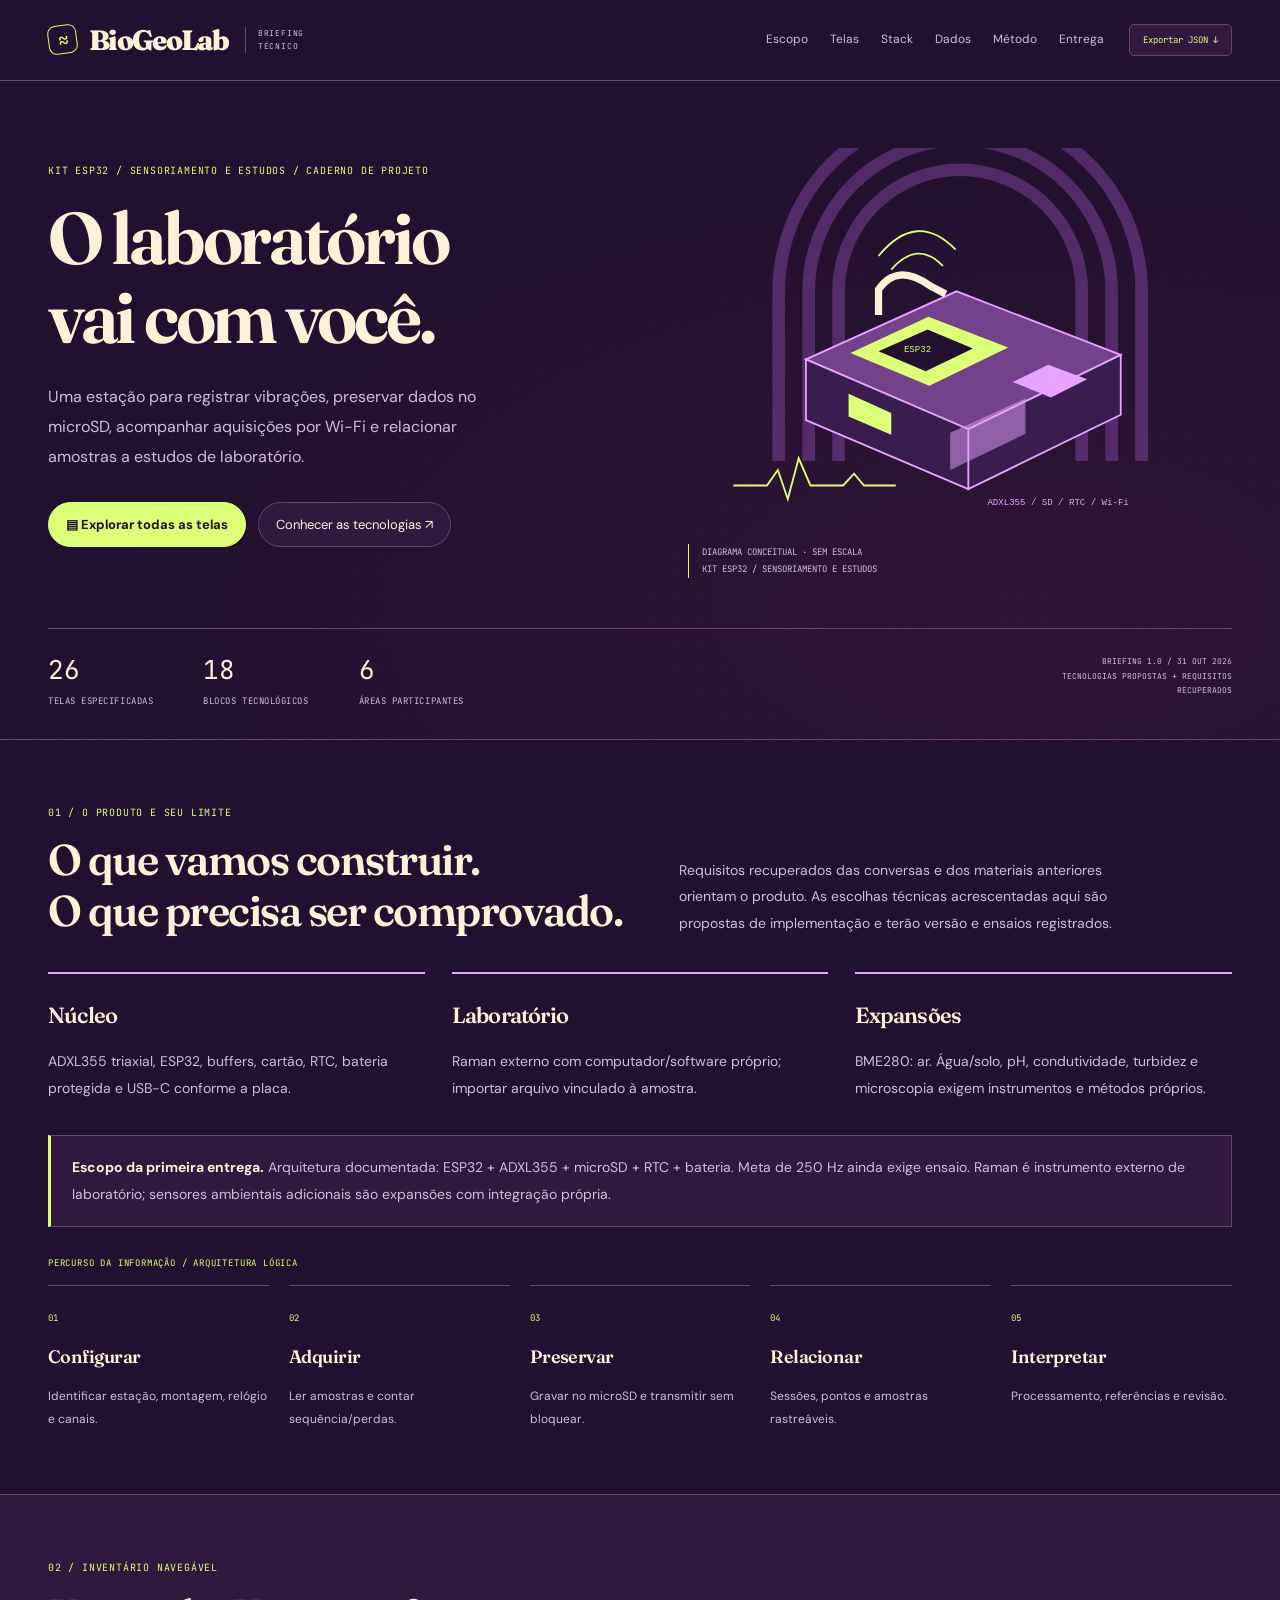
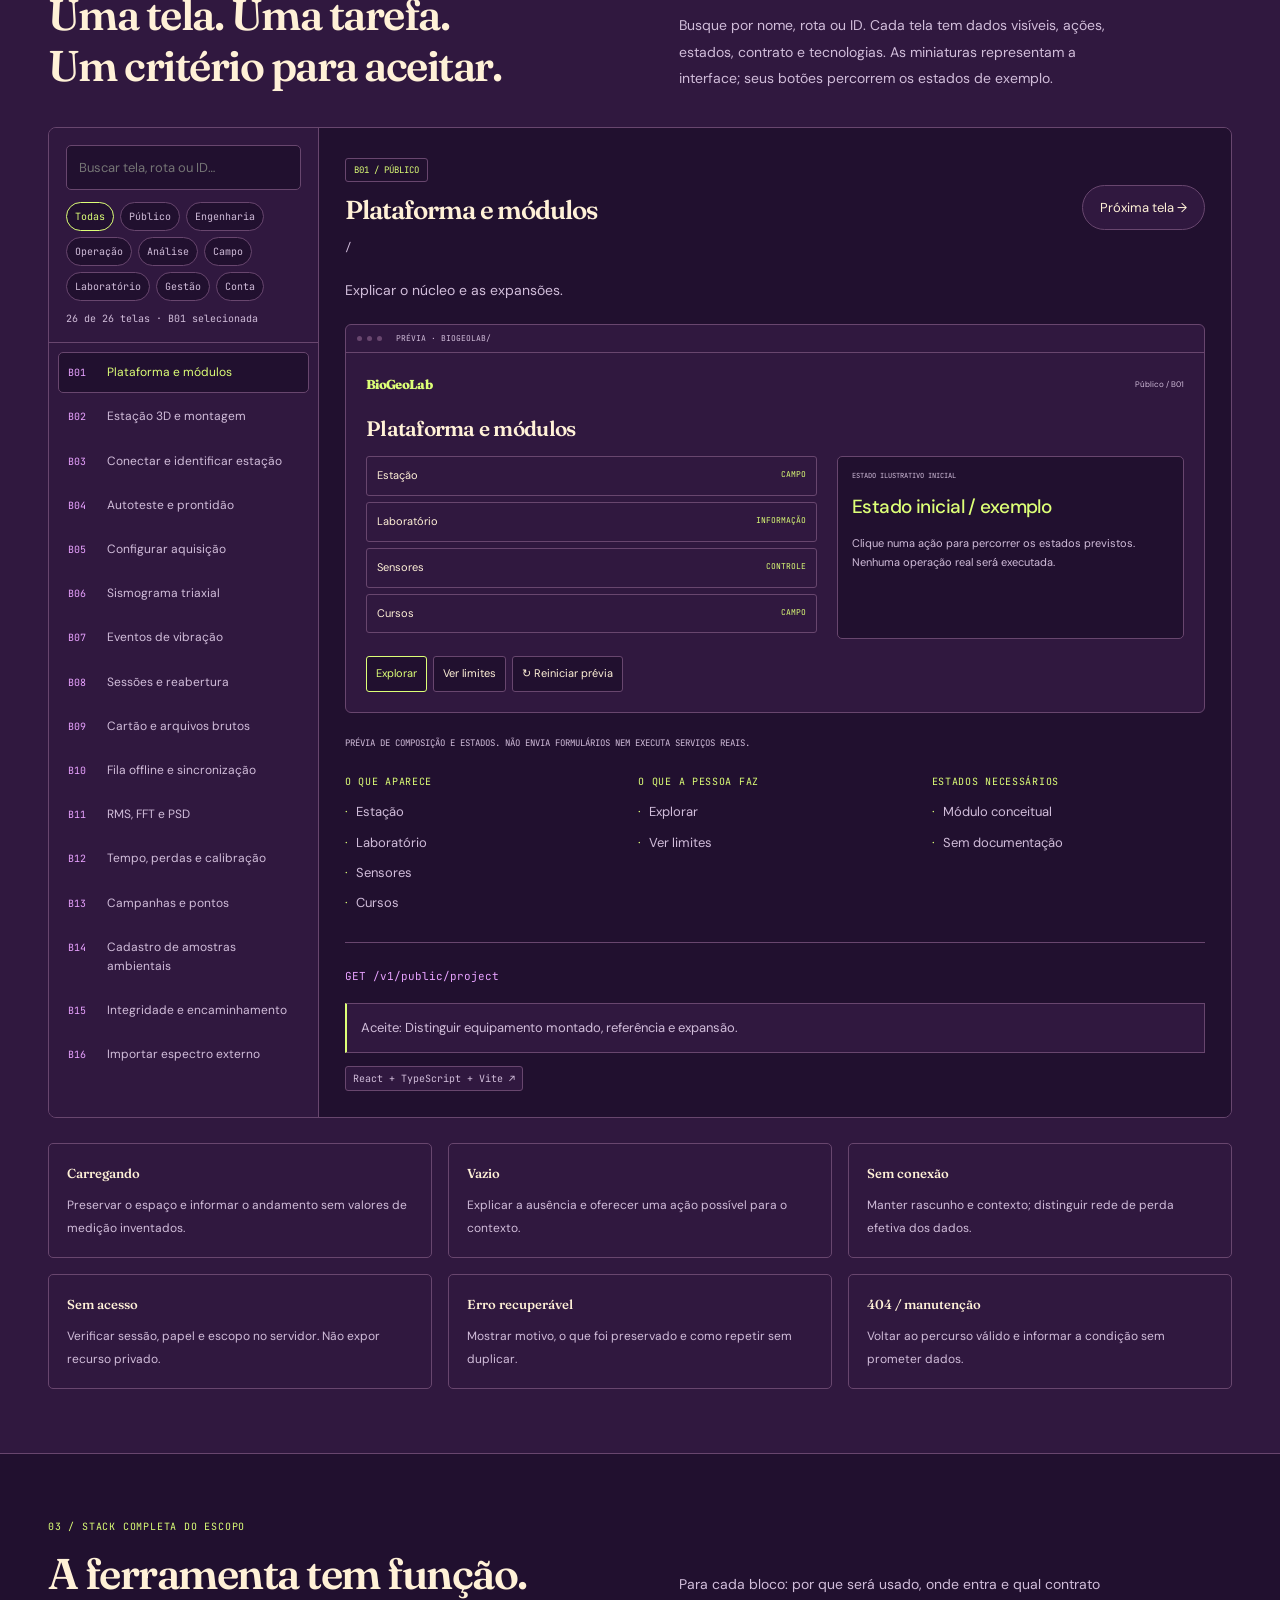
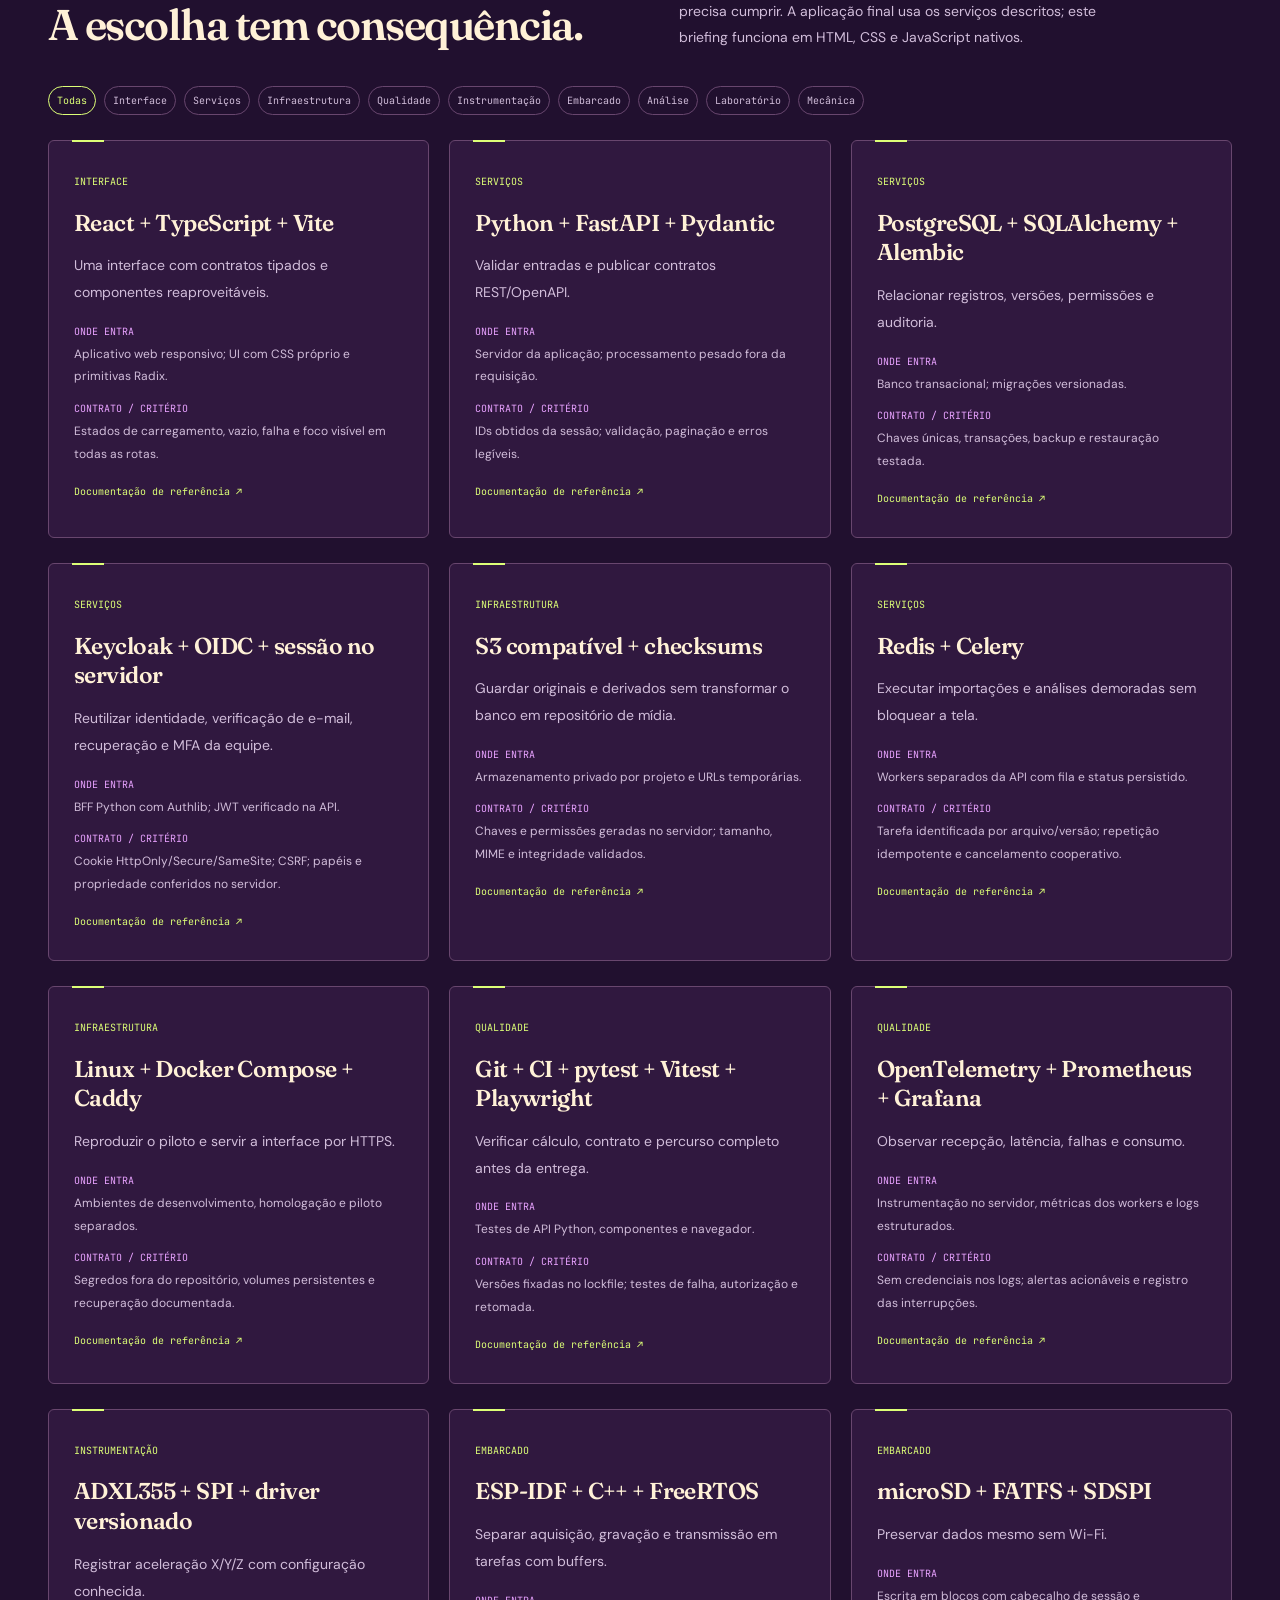
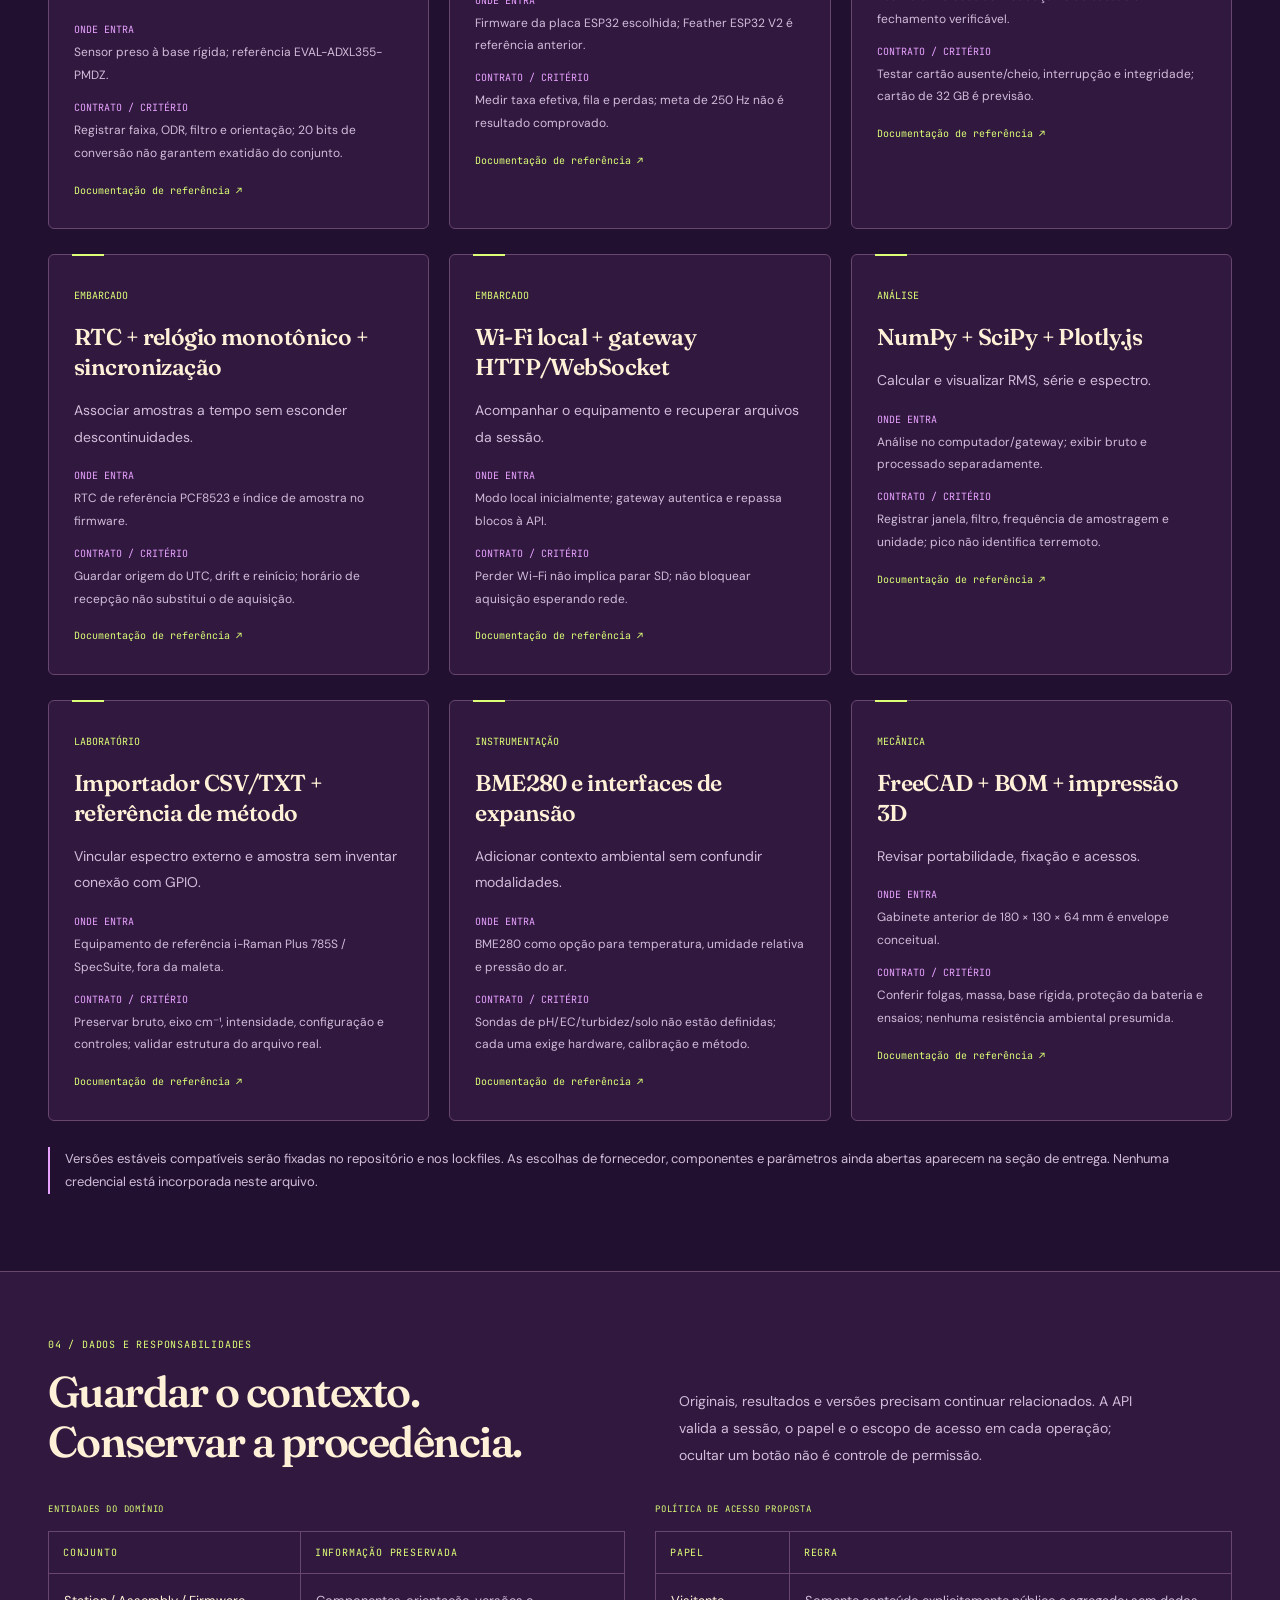
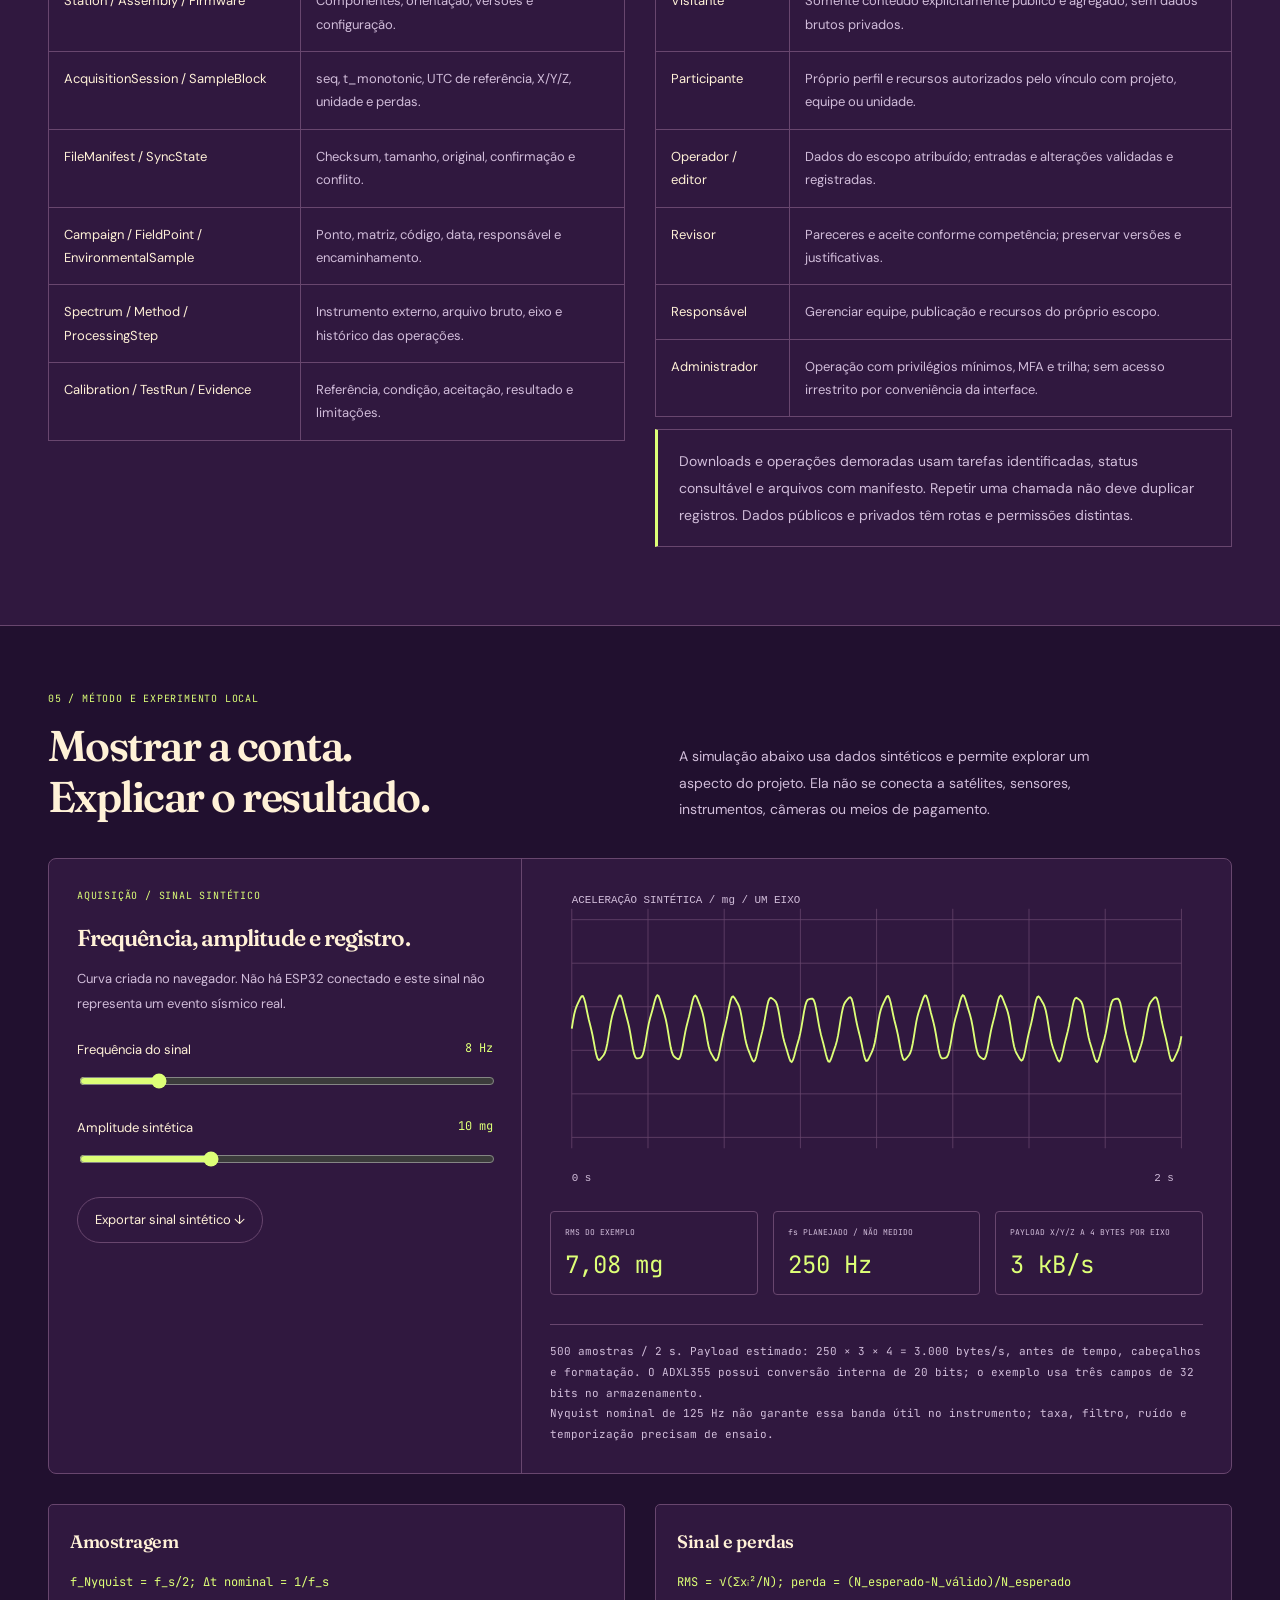
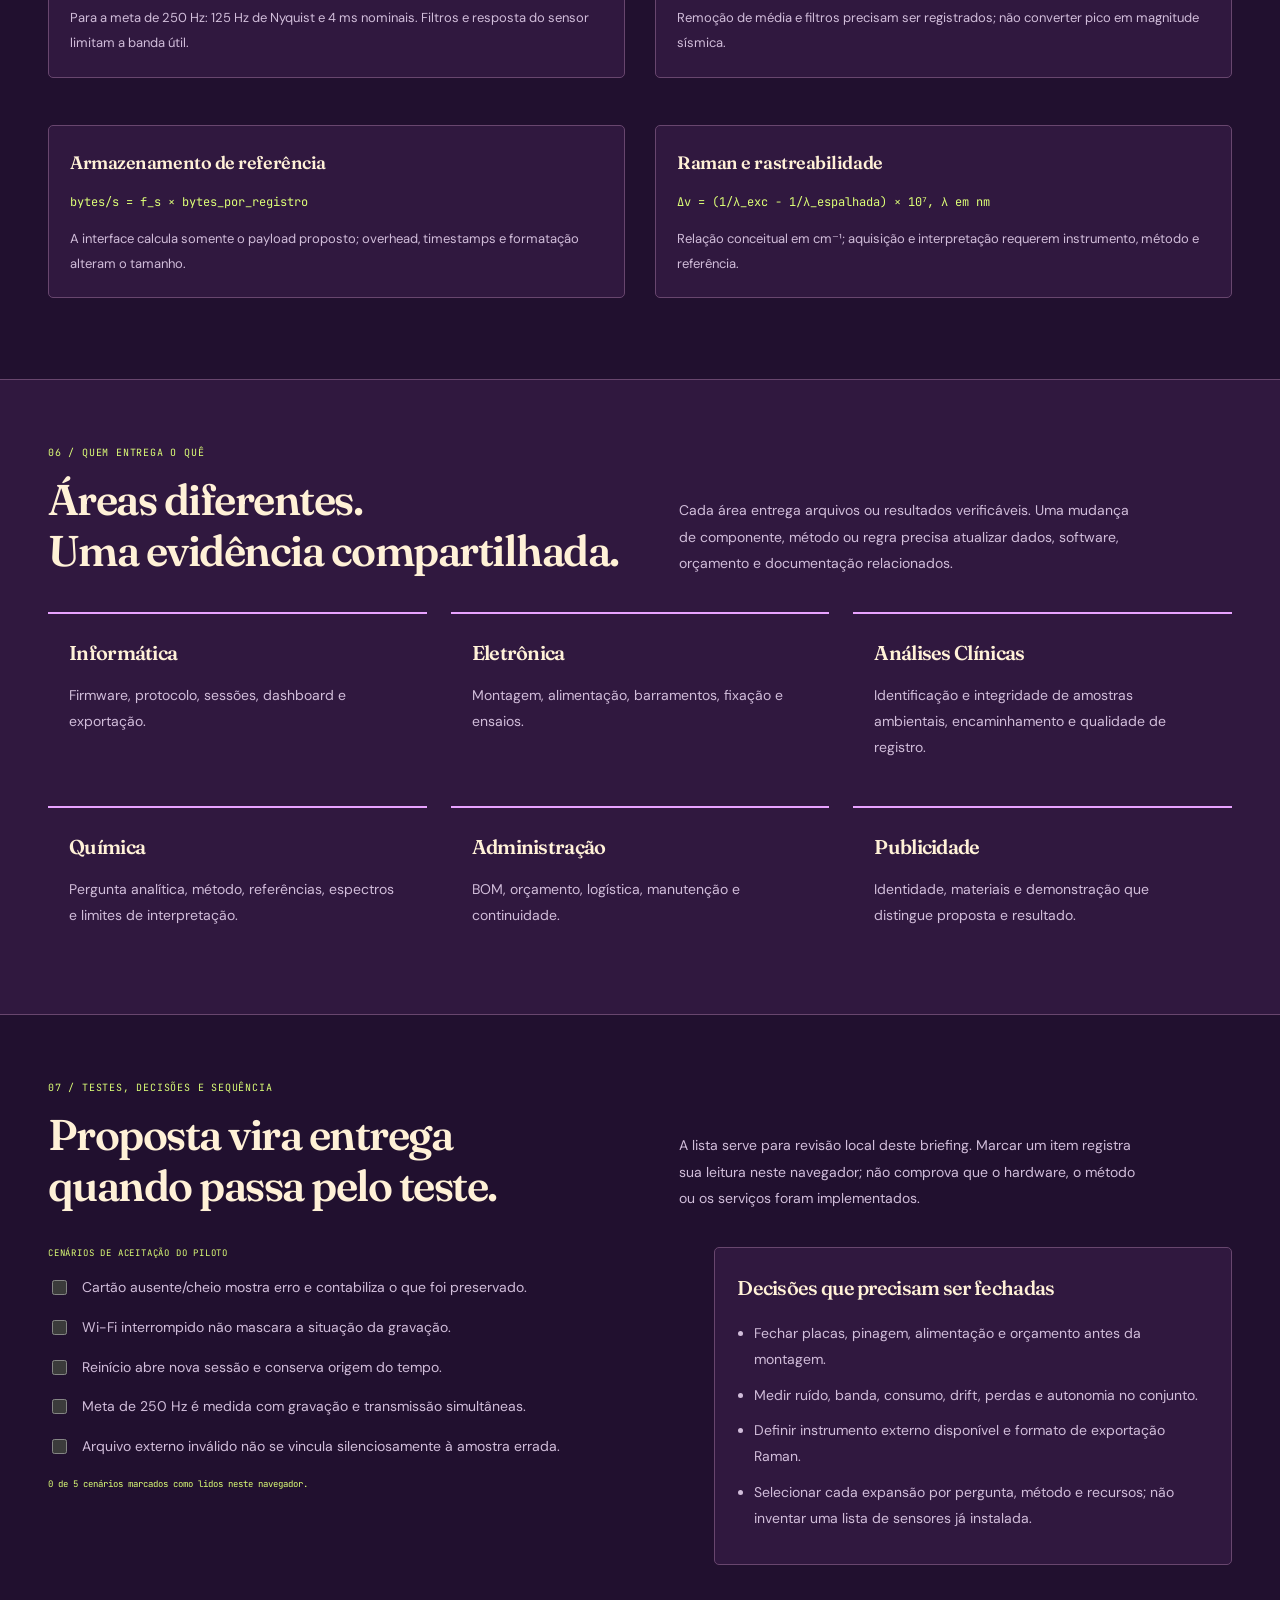
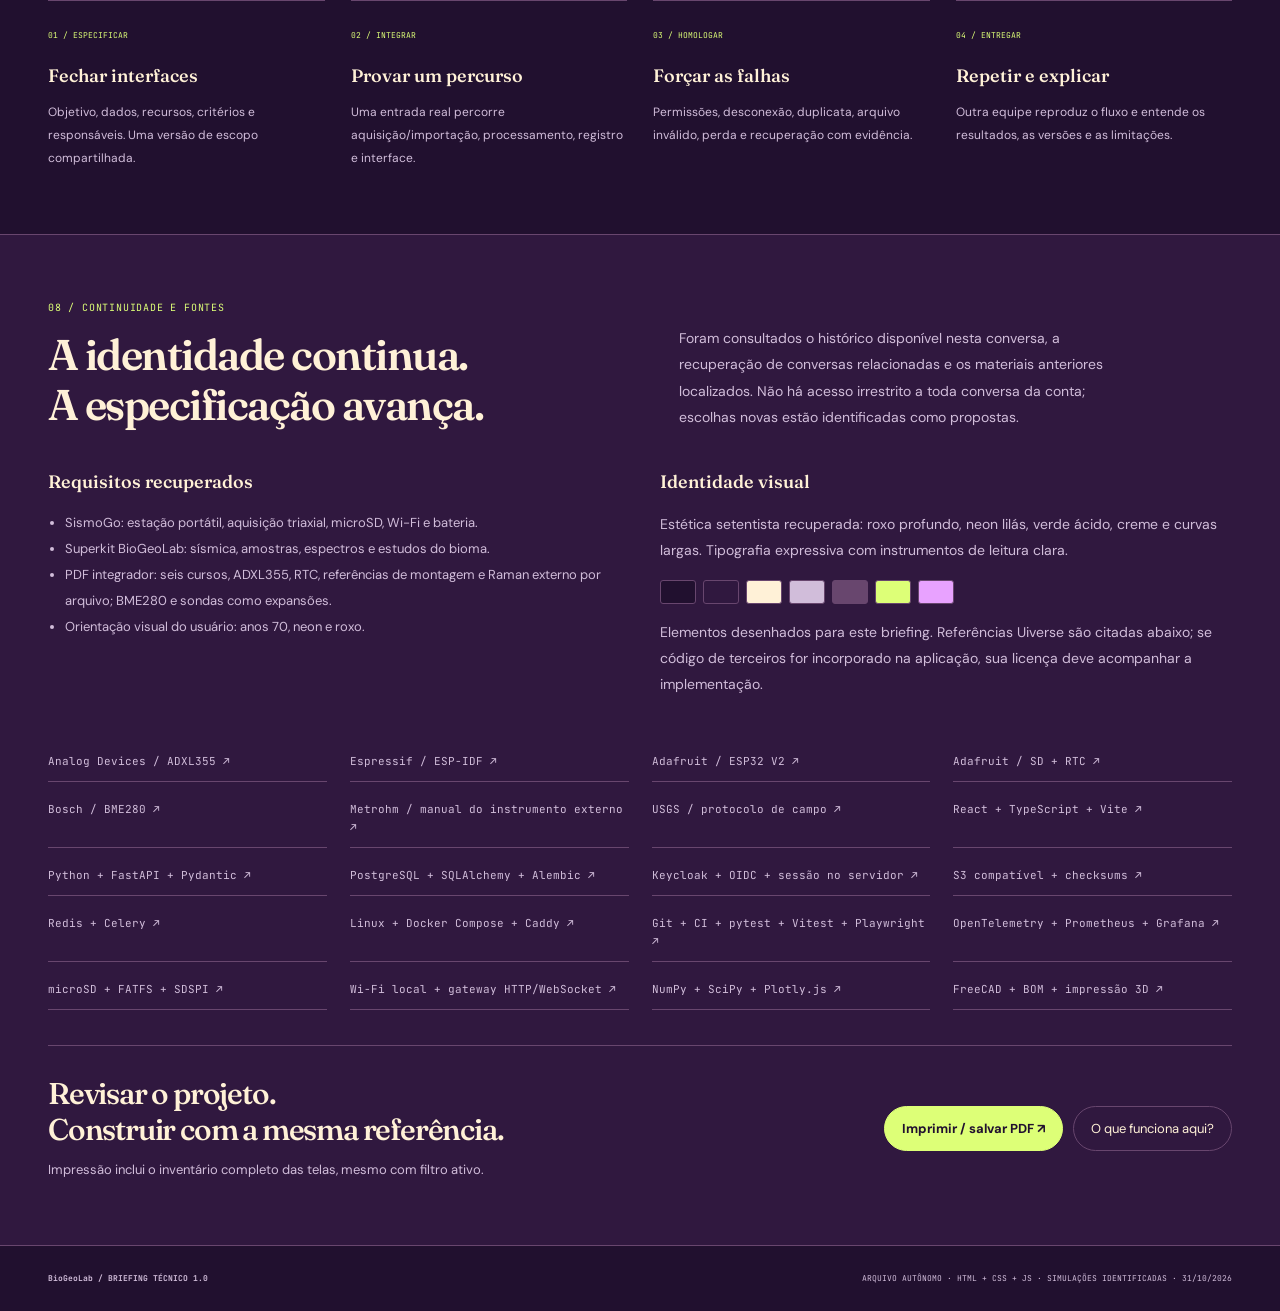
==== index.html @ a74e8e74 "feat: publica briefing com tipografia própria, fontes offline e documentação" ====
<!doctype html><html lang="pt-BR"><head><meta charset="utf-8"><meta name="viewport" content="width=device-width,initial-scale=1"><meta name="theme-color" content="#21102f"><meta name="description" content="Briefing técnico navegável — BioGeoLab. Tecnologias, telas, arquitetura, métodos e critérios de aceite."><title>BioGeoLab — Briefing técnico navegável</title><style>
:root{--bg:#21102f;--panel:#30183f;--ink:#fff1d7;--muted:#d1bdda;--line:#68466e;--accent:#ddff77;--second:#e8a2ff;--mono:ui-monospace,SFMono-Regular,Consolas,monospace;--sans:Inter,"Segoe UI",Arial,sans-serif;--serif:Georgia,"Times New Roman",serif;color-scheme:dark}*{box-sizing:border-box}html{scroll-behavior:smooth;scroll-padding-top:95px}body{margin:0;background:var(--bg);color:var(--ink);font:14px/1.7 var(--sans)}button,input,select{font:inherit;color:inherit}button,a,input,select{-webkit-tap-highlight-color:transparent}button,a{touch-action:manipulation}button{cursor:pointer}a{color:inherit;text-decoration:none}button:disabled{opacity:.4;cursor:default}button:focus-visible,a:focus-visible,input:focus-visible,select:focus-visible{outline:3px solid var(--second);outline-offset:4px}::selection{background:var(--accent);color:var(--bg)}.container{width:min(1240px,calc(100% - 96px));margin:auto}.skip{position:fixed;left:15px;top:-100px;z-index:100;background:var(--accent);color:var(--bg);padding:12px}.skip:focus{top:12px}.sr-only{position:absolute;width:1px;height:1px;overflow:hidden;clip-path:inset(50%);white-space:nowrap}header{position:sticky;top:0;z-index:20;background:var(--bg);border-bottom:1px solid var(--line)}.nav{height:80px;display:flex;align-items:center;gap:36px}.brand{font-size:23px;font-weight:850;letter-spacing:-.06em;display:flex;align-items:center;gap:12px;white-space:nowrap}.brand-icon{height:29px;width:29px;border:1px solid var(--accent);display:grid;place-items:center;color:var(--accent);border-radius:8px;font:18px var(--mono);transform:rotate(-8deg)}.brand small{font:7px/1.6 var(--mono);letter-spacing:.1em;white-space:normal;color:var(--muted);border-left:1px solid var(--line);padding-left:12px;margin-left:5px}.navlinks{margin-left:auto;display:flex;gap:25px;color:var(--muted);font-size:10px}.navlinks a:hover{color:var(--accent)}.menu-btn{display:none;border:1px solid var(--line);background:var(--panel);padding:7px 10px;border-radius:6px}.nav-export{border:1px solid var(--line);background:var(--panel);padding:9px 13px;font:9px var(--mono);border-radius:5px;color:var(--accent)}.eyebrow{font:9px/1.7 var(--mono);letter-spacing:.12em;text-transform:uppercase;color:var(--accent);display:block;margin-bottom:20px}.hero{position:relative;overflow:hidden;border-bottom:1px solid var(--line);padding:67px 0 0}.hero:before{content:"";position:absolute;inset:0;background-image:radial-gradient(var(--line) .7px,transparent .7px);background-size:23px 23px;opacity:.3;pointer-events:none}.hero-grid{display:grid;grid-template-columns:1.08fr 1fr;gap:35px;align-items:center;position:relative}.hero h1{font-size:clamp(40px,4.6vw,68px);line-height:1.06;letter-spacing:-.06em;font-weight:700;margin:0 0 25px;white-space:pre-line}.hero h1 em{font-style:normal;color:var(--accent)}.hero p{max-width:460px;font-size:14px;color:var(--muted);line-height:1.9}.hero-actions{display:flex;gap:12px;margin:29px 0 27px;flex-wrap:wrap}.btn{padding:12px 17px;border:1px solid var(--line);border-radius:5px;display:inline-flex;align-items:center;justify-content:center;gap:9px;background:var(--panel);color:var(--ink);font-size:11px;line-height:1.5;transition:transform .2s,border-color .2s}.btn:hover{border-color:var(--accent);transform:translateY(-2px)}.btn.primary{background:var(--accent);border-color:var(--accent);color:var(--bg);font-weight:700}.hero-diagram{min-width:0;position:relative}.hero-diagram svg{display:block;width:100%;height:auto}.diagram-caption{font:8px/1.8 var(--mono);color:var(--muted);border-left:1px solid var(--accent);padding-left:13px;margin:15px 0 10px}.hero-strip{position:relative;display:flex;gap:50px;border-top:1px solid var(--line);margin-top:40px;padding:25px 0}.hero-strip b{font:26px var(--mono);display:block;line-height:1.2}.hero-strip span{font:8px var(--mono);letter-spacing:.06em;color:var(--muted);text-transform:uppercase}.edition{margin-left:auto;max-width:220px;font:8px/1.8 var(--mono);color:var(--muted);text-align:right}.section{padding:64px 0;border-bottom:1px solid var(--line)}.section.alt{background:var(--panel)}.section-head{display:grid;grid-template-columns:1.1fr .9fr;gap:60px;align-items:end;margin-bottom:35px}.section-head h2{font-size:39px;line-height:1.15;letter-spacing:-.045em;margin:0;font-weight:600}.section-head p{font-size:12px;color:var(--muted);line-height:1.9;margin:0;max-width:460px}.section-head .eyebrow{margin-bottom:14px}.scope-grid{display:grid;grid-template-columns:repeat(3,1fr);gap:27px}.scope-item{border-top:2px solid var(--second);padding:22px 0}.scope-item h3{font-size:22px;letter-spacing:-.035em;margin:0 0 13px}.scope-item p{font-size:12px;color:var(--muted);margin:0}.scope-note{padding:18px 21px;border:1px solid var(--line);background:var(--panel);border-left:3px solid var(--accent);font-size:12px;color:var(--muted);margin-top:12px}.scope-note strong{color:var(--ink)}.subheading{font:9px var(--mono);letter-spacing:.09em;text-transform:uppercase;color:var(--accent);margin:30px 0 16px}.flow{display:grid;grid-template-columns:repeat(5,1fr);gap:20px}.flow-item{border-top:1px solid var(--line);padding-top:16px}.flow-item small{font:9px var(--mono);color:var(--accent)}.flow-item h3{font-size:18px;font-weight:550;letter-spacing:-.03em;margin:11px 0}.flow-item p{font-size:11px;color:var(--muted);margin:0}.explorer{display:grid;grid-template-columns:270px 1fr;border:1px solid var(--line);border-radius:8px;overflow:hidden}.sidebar{background:var(--panel);border-right:1px solid var(--line);min-width:0}.search-area{padding:17px;border-bottom:1px solid var(--line)}.search-area input{width:100%;border:1px solid var(--line);border-radius:5px;padding:10px 12px;font-size:11px;background:var(--bg)}.filters{display:flex;gap:6px;flex-wrap:wrap;margin-top:12px}.chip{font:9px var(--mono);border:1px solid var(--line);border-radius:4px;background:var(--bg);padding:6px 8px;line-height:1.5;color:var(--muted)}.chip[aria-pressed=true]{border-color:var(--accent);color:var(--accent)}.search-count{font:8px var(--mono);color:var(--muted);margin:11px 0 0}.screen-list{max-height:750px;overflow:auto;padding:9px;scrollbar-width:thin;scrollbar-color:var(--line) transparent}.screen-button{width:100%;display:flex;gap:12px;text-align:left;border:1px solid transparent;background:transparent;color:var(--muted);font-size:11px;line-height:1.5;padding:10px 9px;border-radius:5px;margin-bottom:3px}.screen-button span:first-child{font:9px var(--mono);color:var(--second);width:27px;flex-shrink:0;padding-top:3px}.screen-button.active{border-color:var(--line);background:var(--bg);color:var(--accent)}.screen-button:hover{border-color:var(--line)}.workspace{padding:26px;min-width:0;background:var(--bg)}.detail-top{display:flex;justify-content:space-between;gap:25px;align-items:center;margin-bottom:17px}.badge{font:8px var(--mono);text-transform:uppercase;color:var(--accent);border:1px solid var(--line);padding:5px 8px;border-radius:3px;display:inline-block}.detail-top h3{font-size:26px;letter-spacing:-.04em;font-weight:600;line-height:1.2;margin:12px 0 6px}.detail-top code{font:10px var(--mono);color:var(--muted);overflow-wrap:anywhere}.next-btn{font-size:10px;flex-shrink:0;padding:8px 12px}.screen-goal{font-size:12px;line-height:1.8;color:var(--muted);margin:0 0 20px}.mock-frame{border:1px solid var(--line);border-radius:6px;overflow:hidden;margin-bottom:22px;background:var(--panel)}.mock-bar{height:28px;display:flex;align-items:center;gap:5px;padding:0 11px;border-bottom:1px solid var(--line);font:8px var(--mono);color:var(--muted)}.mock-bar i{width:5px;height:5px;background:var(--line);border-radius:50%}.mock-bar span{margin-left:9px;white-space:nowrap;overflow:hidden;text-overflow:ellipsis}.mock{padding:20px;min-height:240px;position:relative}.mock-top{display:flex;align-items:center;justify-content:space-between;margin-bottom:20px;font-size:8px;color:var(--muted)}.mock-top b{font-weight:800;font-size:13px;letter-spacing:-.05em;color:var(--accent)}.mock-headline{font-size:20px;line-height:1.2;letter-spacing:-.035em;font-weight:600;margin:0 0 15px}.mock-content{display:grid;grid-template-columns:1.3fr 1fr;gap:20px}.mock-rows{margin:0;padding:0;list-style:none}.mock-rows li{padding:9px 10px;border:1px solid var(--line);border-radius:3px;font-size:9px;display:flex;justify-content:space-between;margin-bottom:6px;gap:15px}.mock-rows small{color:var(--accent);font:7px var(--mono);padding-top:3px}.mock-state{border:1px solid var(--line);border-radius:5px;padding:14px;background:var(--bg)}.mock-state>span{font:7px var(--mono);color:var(--muted);display:block;margin-bottom:10px}.mock-state b{font-size:18px;color:var(--accent);font-weight:500;letter-spacing:-.03em}.mock-state p{font-size:9px;line-height:1.7;color:var(--muted);margin:10px 0 0}.mock-actions{display:flex;gap:6px;flex-wrap:wrap;margin-top:17px}.mock-action{font-size:8px;border:1px solid var(--line);border-radius:3px;padding:7px 9px;background:var(--bg);color:var(--ink)}.mock-action:first-child{border-color:var(--accent);color:var(--accent)}.mock-caption{font:8px/1.7 var(--mono);color:var(--muted);margin:0 0 24px}.spec-grid{display:grid;grid-template-columns:1fr 1fr 1fr;gap:20px}.spec h4{font:8px var(--mono);text-transform:uppercase;letter-spacing:.07em;color:var(--accent);margin:0 0 12px}.spec ul{list-style:none;margin:0;padding:0}.spec li{font-size:11px;color:var(--muted);margin-bottom:7px;padding-left:11px;position:relative;line-height:1.7}.spec li:before{content:'·';color:var(--accent);position:absolute;left:0}.contract{margin-top:20px;padding-top:18px;border-top:1px solid var(--line)}.contract code{font:10px/1.8 var(--mono);overflow-wrap:anywhere;color:var(--second)}.accept{border:1px solid var(--line);border-left:2px solid var(--accent);background:var(--panel);padding:12px 14px;font-size:11px;color:var(--muted);line-height:1.8}.tech-links{display:flex;gap:7px;flex-wrap:wrap}.tech-links button{font:8px var(--mono);border:1px solid var(--line);background:var(--panel);padding:5px 7px;border-radius:3px;color:var(--muted)}.global-states{display:grid;grid-template-columns:repeat(3,1fr);gap:16px;margin-top:25px}.global-states article{border:1px solid var(--line);border-radius:5px;padding:18px}.global-states h3{font-size:13px;margin:0 0 8px;font-weight:550}.global-states p{font-size:11px;color:var(--muted);margin:0}.tech-filters{display:flex;gap:8px;flex-wrap:wrap;margin-bottom:25px}.tech-grid{display:grid;grid-template-columns:repeat(3,1fr);gap:20px}.tech-card{border:1px solid var(--line);border-radius:6px;background:var(--panel);padding:23px;scroll-margin-top:110px;position:relative}.tech-card:before{content:'';position:absolute;left:23px;top:-1px;width:32px;height:2px;background:var(--accent)}.tech-card small{font:8px var(--mono);text-transform:uppercase;color:var(--accent)}.tech-card h3{font-size:21px;font-weight:550;line-height:1.3;letter-spacing:-.035em;margin:14px 0}.tech-card p{font-size:12px;color:var(--muted);line-height:1.85}.tech-card dl{margin:19px 0 0}.tech-card dt{font:8px var(--mono);color:var(--second);text-transform:uppercase;margin-top:14px;margin-bottom:5px}.tech-card dd{font-size:10px;color:var(--muted);line-height:1.8;margin:0}.tech-card a{font:8px var(--mono);display:inline-block;margin-top:19px;color:var(--accent)}.stack-note{border-left:2px solid var(--second);padding-left:15px;font-size:11px;color:var(--muted);margin-top:26px}.data-grid{display:grid;grid-template-columns:1fr 1fr;gap:30px}.data-table{width:100%;border-collapse:collapse;font-size:11px}.data-table th{text-align:left;font:8px var(--mono);letter-spacing:.08em;color:var(--accent);padding:14px;background:var(--panel);border:1px solid var(--line)}.data-table td{padding:15px;border:1px solid var(--line);color:var(--muted);vertical-align:top;line-height:1.8}.data-table td:first-child{color:var(--ink);min-width:130px}.data-table code{font:9px var(--mono);overflow-wrap:anywhere;color:var(--second)}.method-card{border:1px solid var(--line);padding:21px;border-radius:5px;background:var(--panel);margin-bottom:17px;break-inside:avoid}.method-card h3{font-size:16px;font-weight:550;letter-spacing:-.025em;margin:0 0 12px}.method-card code{font:11px/1.9 var(--mono);display:block;overflow-wrap:anywhere;color:var(--accent)}.method-card p{font-size:11px;line-height:1.8;color:var(--muted);margin:13px 0 0}.lab{display:grid;grid-template-columns:.8fr 1.2fr;border:1px solid var(--line);border-radius:8px;overflow:hidden;background:var(--panel)}.lab-controls{padding:28px;border-right:1px solid var(--line)}.lab-controls h3{font-size:23px;line-height:1.25;letter-spacing:-.04em;margin:0 0 15px;font-weight:550}.lab-controls p{font-size:11px;color:var(--muted);line-height:1.9;margin:0 0 23px}.control{margin-bottom:20px}.control label{display:flex;justify-content:space-between;gap:20px;font-size:11px;line-height:1.6}.control output{color:var(--accent);font:11px var(--mono)}.control input[type=range]{width:100%;margin-top:12px;accent-color:var(--accent)}.control select,.control input[type=number]{width:100%;border:1px solid var(--line);background:var(--bg);padding:9px;margin-top:9px;border-radius:4px}.lab-output{padding:28px;min-width:0;align-content:center;display:grid;gap:14px}.lab-output svg{display:block;width:100%;height:auto}.lab-summary{font:10px/1.9 var(--mono);color:var(--muted);border-top:1px solid var(--line);padding-top:16px}.metrics-row{display:grid;grid-template-columns:repeat(3,1fr);gap:15px;margin-bottom:15px}.mini-metric{border:1px solid var(--line);border-radius:4px;padding:14px}.mini-metric span{font:8px var(--mono);color:var(--muted);display:block;line-height:1.6}.mini-metric b{font:24px var(--mono);color:var(--accent);display:block;margin-top:10px}.matrix{display:grid;grid-template-columns:1fr 1fr;gap:7px;max-width:350px;margin:auto;width:100%}.matrix div{padding:20px;border:1px solid var(--line);background:var(--bg)}.matrix small{font:8px var(--mono);color:var(--muted)}.matrix b{font:30px var(--mono);display:block;color:var(--accent)}.vote-buttons{display:grid;gap:8px}.vote-buttons button{padding:11px;text-align:left;font-size:11px;background:var(--bg);border:1px solid var(--line);border-radius:4px}.vote-buttons button[aria-pressed=true]{border-color:var(--accent);color:var(--accent)}.team-grid{display:grid;grid-template-columns:repeat(3,1fr);gap:24px}.team-card{padding:21px;border-top:2px solid var(--second);background:var(--panel)}.team-card h3{font-size:20px;font-weight:550;letter-spacing:-.035em;margin:0 0 12px}.team-card p{font-size:12px;color:var(--muted);line-height:1.85;margin:0}.delivery-grid{display:grid;grid-template-columns:1.2fr 1fr;gap:45px}.checks{display:grid;gap:14px}.check{display:flex;gap:12px;font-size:12px;align-items:flex-start;color:var(--muted)}.check input{margin-top:5px;accent-color:var(--accent);width:15px;height:15px;flex-shrink:0}.decisions{padding:22px;border:1px solid var(--line);background:var(--panel);border-radius:5px}.decisions h3{font-size:20px;letter-spacing:-.035em;font-weight:550;margin:0 0 15px}.decisions ul{margin:0;padding-left:17px;font-size:12px;color:var(--muted);line-height:1.9}.decisions li{margin-bottom:10px}.review-count{font:9px var(--mono);color:var(--accent);margin-top:18px}.phases{display:grid;grid-template-columns:repeat(4,1fr);gap:26px;margin-top:35px}.phase{border-top:1px solid var(--line);padding-top:18px}.phase small{font:8px var(--mono);color:var(--accent)}.phase h3{font-size:18px;font-weight:550;margin:12px 0 9px}.phase p{font-size:11px;color:var(--muted);margin:0}.history-grid{display:grid;grid-template-columns:1fr 1fr;gap:40px}.history-grid ul{margin:0;padding-left:17px;color:var(--muted);font-size:11px;line-height:2}.identity-swatch{display:flex;gap:7px;margin:16px 0}.identity-swatch i{width:36px;height:24px;border:1px solid var(--line);border-radius:3px}.history-grid h3{font-size:18px;font-weight:550;margin:0 0 12px}.history-grid p{font-size:12px;color:var(--muted);line-height:1.9}.references{display:grid;grid-template-columns:repeat(4,1fr);gap:8px 23px;margin-top:30px}.references a{font:9px/1.7 var(--mono);border-bottom:1px solid var(--line);padding:10px 0;color:var(--muted)}.references a:hover{color:var(--accent)}.closing{display:flex;justify-content:space-between;align-items:center;gap:30px;margin-top:35px;padding-top:30px;border-top:1px solid var(--line)}.closing h2{font-size:30px;letter-spacing:-.04em;font-weight:550;line-height:1.2;margin:0 0 10px}.closing p{font-size:11px;color:var(--muted);margin:0}.closing-actions{display:flex;gap:10px;flex-wrap:wrap}footer{padding:25px 0;font:8px/1.9 var(--mono);color:var(--muted)}.footer-inner{display:flex;justify-content:space-between;gap:30px}.toast{position:fixed;bottom:25px;left:50%;transform:translate(-50%,20px);max-width:calc(100% - 32px);padding:12px 20px;border:1px solid var(--accent);background:var(--panel);color:var(--ink);font-size:11px;z-index:50;border-radius:6px;opacity:0;pointer-events:none;transition:.2s}.toast.show{opacity:1;transform:translate(-50%,0)}dialog{background:var(--panel);color:var(--ink);border:1px solid var(--line);border-radius:10px;padding:30px;max-width:580px;width:calc(100% - 32px)}dialog::backdrop{background:#000a;backdrop-filter:blur(5px)}dialog h2{font-size:26px;letter-spacing:-.035em;margin:0 0 20px}dialog p{font-size:12px;line-height:1.9;color:var(--muted)}.print-appendix{display:none}noscript{display:block;background:var(--accent);color:var(--bg);padding:14px;text-align:center}
body[data-theme=coro] h1,body[data-theme=coro] .section-head h2{font-family:var(--serif);font-weight:400;letter-spacing:-.055em}body[data-theme=coro] .hero:before{background-image:repeating-linear-gradient(90deg,transparent,transparent 79px,var(--line) 80px);opacity:.22}body[data-theme=mesaar] .hero h1{font-weight:750}body[data-theme=mesaar] .btn,body[data-theme=mesaar] .lab,body[data-theme=mesaar] .tech-card{box-shadow:3px 3px 0 #282b28;border:1px solid #282b28;border-radius:6px}body[data-theme=mesaar] .btn.primary{background:#74dba0;color:#20342b}body[data-theme=esp32] .hero h1{font-family:var(--serif);font-weight:700;letter-spacing:-.055em;font-size:clamp(48px,5.8vw,83px);color:#fff1d7}body[data-theme=esp32] .hero{background:radial-gradient(ellipse at 80% 80%,#6b255230,transparent 65%)}body[data-theme=esp32] .btn,body[data-theme=esp32] .chip{border-radius:30px}body[data-theme=esp32] .brand{font-family:var(--serif);font-size:29px}body[data-theme=esp32] .section-head h2{font-family:var(--serif);font-size:43px}body[data-theme=cubesat] .btn.primary{background:linear-gradient(135deg,#d6ff9d,#c7ff70);box-shadow:0 0 30px #c7ff7016}body[data-theme=cubesat] .hero:before{background-image:radial-gradient(#d1c8ff 1px,transparent 1px);background-size:70px 57px;opacity:.12}body[data-theme=ionolab] .hero:before{background-image:linear-gradient(var(--line) 1px,transparent 1px),linear-gradient(90deg,var(--line) 1px,transparent 1px);background-size:50px 50px;opacity:.15}
@media(min-width:1600px){.hero{padding-top:85px}.hero h1{font-size:76px}.section{padding:80px 0}}@media(max-width:1100px){.container{width:calc(100% - 52px)}.nav{gap:22px}.navlinks{gap:17px}.brand{font-size:20px}.brand small{display:none}.tech-grid{grid-template-columns:1fr 1fr}.hero h1{font-size:50px}.hero-grid{gap:20px}.section-head{gap:30px}.explorer{grid-template-columns:235px 1fr}.workspace{padding:22px}.mock-content{gap:12px}.mock{padding:17px}.references{grid-template-columns:repeat(3,1fr)}}@media(max-width:760px){html{scroll-padding-top:80px}.container{width:calc(100% - 36px)}.nav{height:68px;gap:13px}.brand{font-size:22px}.brand small{display:block;font-size:6px}.navlinks{position:absolute;top:68px;left:0;right:0;background:var(--panel);padding:20px;border-bottom:1px solid var(--line);display:none;flex-wrap:wrap;font-size:12px;gap:20px}.navlinks.open{display:flex}.menu-btn{display:block;margin-left:auto}.nav-export{display:none}.hero{padding-top:40px}.hero-grid{grid-template-columns:1fr;gap:15px}.hero h1{font-size:48px;max-width:550px;line-height:1.06}.hero p{font-size:13px}.eyebrow{font-size:8px;margin-bottom:20px}.hero-diagram{max-width:520px;width:100%;margin:auto}.hero-actions{margin-top:25px}.diagram-caption{font-size:8px}.hero-strip{margin-top:24px;padding:22px 0;gap:35px}.hero-strip b{font-size:23px}.hero-strip span{font-size:7px}.edition{display:none}.section{padding:43px 0}.section-head{grid-template-columns:1fr;gap:20px;margin-bottom:27px}.section-head h2{font-size:33px}.section-head p{font-size:12px;line-height:1.9}.scope-grid{grid-template-columns:1fr;gap:8px}.scope-item{padding:20px 0}.scope-item h3{font-size:21px}.scope-item p{font-size:12px}.scope-note{padding:17px;font-size:11px}.flow{grid-template-columns:1fr 1fr;gap:22px}.flow-item:last-child{grid-column:1/-1}.flow-item h3{font-size:17px}.explorer{grid-template-columns:1fr}.sidebar{border-right:0;border-bottom:1px solid var(--line)}.screen-list{max-height:190px;padding:8px;display:grid;grid-template-columns:1fr 1fr;gap:3px}.screen-button{font-size:10px;padding:8px}.search-area{padding:17px}.workspace{padding:21px 17px}.detail-top{gap:15px;align-items:flex-start}.detail-top h3{font-size:23px}.next-btn{font-size:9px;padding:7px 9px;max-width:82px}.badge{font-size:7px}.mock{padding:15px;min-height:250px}.mock-content{grid-template-columns:1fr .9fr;gap:10px}.mock-headline{font-size:18px}.mock-state{padding:11px}.mock-state b{font-size:16px}.mock-state p{font-size:8px}.mock-rows li{font-size:8px;padding:8px}.mock-rows small{font-size:6px}.spec-grid{grid-template-columns:1fr;gap:18px}.spec ul{display:flex;gap:10px 16px;flex-wrap:wrap}.spec li{font-size:11px;margin:0}.spec h4{margin-bottom:8px}.contract code{font-size:9px}.global-states{grid-template-columns:1fr 1fr;gap:12px}.global-states article{padding:15px}.global-states h3{font-size:12px}.global-states p{font-size:10px}.tech-grid{grid-template-columns:1fr;gap:18px}.tech-card{padding:23px}.tech-card h3{font-size:22px}.tech-card p{font-size:12px}.tech-card dd{font-size:11px}.tech-card a{font-size:9px}.tech-filters{gap:6px}.chip{font-size:8px}.data-grid{grid-template-columns:1fr;gap:25px}.data-table{font-size:10px}.data-table th,.data-table td{padding:12px}.data-table td:first-child{min-width:100px}.lab{grid-template-columns:1fr}.lab-controls{padding:22px;border-right:0;border-bottom:1px solid var(--line)}.lab-output{padding:22px}.metrics-row{gap:8px}.mini-metric{padding:12px}.mini-metric b{font-size:22px}.mini-metric span{font-size:7px}.lab-summary{font-size:9px}.team-grid{grid-template-columns:1fr 1fr;gap:16px}.team-card{padding:18px}.team-card h3{font-size:18px}.team-card p{font-size:11px}.delivery-grid{grid-template-columns:1fr;gap:27px}.phases{grid-template-columns:1fr 1fr;gap:27px}.history-grid{grid-template-columns:1fr;gap:25px}.references{grid-template-columns:1fr 1fr;gap:0 20px}.closing{display:block}.closing h2{font-size:27px}.closing-actions{margin-top:23px}.footer-inner{display:block}.footer-inner span{display:block;margin-top:12px}body[data-theme=esp32] .hero h1{font-size:59px}body[data-theme=esp32] .section-head h2{font-size:35px}}@media(max-width:360px){.hero h1{font-size:42px}.container{width:calc(100% - 28px)}.brand small{display:none}.hero-strip{gap:22px}.mock-content{grid-template-columns:1fr}.mock-state{display:none}.team-grid{grid-template-columns:1fr}.screen-list{grid-template-columns:1fr}.section-head h2{font-size:30px}}
@media(prefers-reduced-motion:reduce){html{scroll-behavior:auto}*,*:before,*:after{animation:none!important;transition:none!important}}
@media print{*{print-color-adjust:exact;-webkit-print-color-adjust:exact}header,.hero-actions,.hero-diagram,.explorer,.global-states,.tech-filters,.lab,.checks,.review-count,.closing,.toast,dialog,footer,.skip{display:none!important}body{background:white;color:#212121;font-size:10pt}.container{width:100%}.hero{padding:25px 0;background:white!important}.hero:before{display:none}.hero-grid{display:block}.hero h1{color:#26212a!important;font-size:38px!important}.hero p,.scope-item p,.section-head p,.flow-item p,.team-card p,.phase p,.history-grid p,.history-grid ul{color:#555;font-size:10px}.hero-strip b{color:#222}.section{padding:24px 0;background:white!important;break-before:auto}.section-head{margin-bottom:20px}.section-head h2{font-size:26px!important;color:#333}.eyebrow,.subheading{color:#734a7a}.scope-note,.tech-card,.method-card,.team-card,.decisions{background:#faf8f5;color:#333;border-color:#ccc}.scope-note,.decisions ul{color:#555}.scope-note strong{color:#333}.scope-grid{gap:25px}.scope-item h3{font-size:18px}.flow{gap:17px}.flow-item h3{font-size:15px}.tech-grid{grid-template-columns:1fr 1fr;gap:15px}.tech-card{padding:17px;break-inside:avoid;box-shadow:none!important}.tech-card h3{font-size:18px}.tech-card p,.tech-card dd{font-size:10px;color:#555}.tech-card dt,.tech-card a,.tech-card small{color:#805078}.method-card{padding:17px}.method-card code{color:#6f4277;font-size:10px}.method-card p{color:#555;font-size:10px}.data-grid{display:block}.data-table{font-size:10px}.data-table th{color:#774a72;background:#f3eff4}.data-table td,.data-table td:first-child{color:#555;border-color:#ccc}.team-grid{gap:15px}.team-card h3{font-size:17px}.delivery-grid{display:block}.decisions{margin-bottom:20px}.decisions h3{font-size:18px}.phases{gap:20px}.phase h3{font-size:16px}.references{grid-template-columns:1fr 1fr}.references a{color:#71496f;font-size:8px}.history-grid{gap:25px}.print-appendix{display:block;padding:25px 0}.print-appendix h2{font-size:25px;margin:0 0 20px;color:#333}.print-screen{border-top:1px solid #ccc;padding:17px 0;break-inside:avoid}.print-screen h3{font-size:16px;color:#4a3452;margin:0 0 6px}.print-screen p{font-size:10px;color:#555;line-height:1.7}.print-screen code{font-size:9px;color:#764775;overflow-wrap:anywhere}.print-screen strong{color:#333}}
</style><style id="friendly-typography">@font-face{font-family:'Fraunces';font-style:normal;font-weight:100 900;font-display:swap;src:url([data-uri]) format('woff')}
@font-face{font-family:'DM Sans';font-style:normal;font-weight:100 1000;font-display:swap;src:url([data-uri]) format('woff')}
@font-face{font-family:'JetBrains Mono';font-style:normal;font-weight:100 800;font-display:swap;src:url([data-uri]) format('woff')}
:root{--display:'Fraunces',Georgia,serif;--body:'DM Sans','Segoe UI',sans-serif;--sans:var(--body);--serif:var(--display);--mono:'JetBrains Mono',Consolas,monospace}
body{font-family:var(--body);font-size:16px;line-height:1.8;font-kerning:normal;text-rendering:optimizeLegibility;-webkit-font-smoothing:antialiased}button,input,select,textarea{font-family:var(--body)}h1,h2,h3,h4,.brand,.logo{font-family:var(--display);font-kerning:normal}p{letter-spacing:0}.navlinks{font-size:12px;gap:22px}.hero p,.hero-description{font-size:16px;line-height:1.9}.hero h1{font-family:var(--display);font-weight:700;letter-spacing:-.045em;line-height:1.12}.section-head h2{font-family:var(--display);font-weight:600;letter-spacing:-.035em;line-height:1.18}.section-head p,.scope-item p,.scope-note{font-size:14px;line-height:1.9}.btn{font-size:13px;padding:12px 17px}.eyebrow,.hero-kicker{font-size:10px;letter-spacing:.08em}.scope-item h3,.team-card h3{font-family:var(--display);font-weight:600}.flow-item p,.phase p,.global-states p{font-size:12px;line-height:1.9}.flow-item h3{font-family:var(--display);font-weight:600}.screen-button,.screen-list-button{font-family:var(--body);font-size:12px;line-height:1.6}.screen-list-button .screen-id,.screen-button span:first-child{font-size:10px}.search-area input,.search-wrap input{font-size:13px}.chip,.filter-button{font-size:10px}.screen-goal{font-size:14px;line-height:1.85}.detail-top h3,.screen-detail-top h3{font-family:var(--display);font-weight:600}.detail-top code,.screen-detail-top code{font-size:11px}.spec h4,.screen-spec h4{font-size:10px}.spec li,.screen-spec li{font-size:13px;line-height:1.8}.contract code,.screen-contract code{font-size:11px}.accept,.screen-contract p{font-size:13px;line-height:1.9}.tech-links button,.screen-tech-links button{font-size:10px}.tech-card h3{font-family:var(--display);font-size:23px;letter-spacing:-.025em;font-weight:600;line-height:1.3}.tech-card p,.tech-card>p{font-size:14px;line-height:1.9}.tech-card dd{font-size:12px;line-height:1.9}.tech-card dt,.tech-card small,.tech-card .tech-category{font-size:10px}.tech-card>a{font-size:10px}.data-table{font-size:13px}.data-table th{font-size:10px}.method-card h3{font-family:var(--display);font-size:18px;font-weight:600}.method-card p{font-size:13px;line-height:1.9}.method-card code{font-size:12px}.lab-controls h3{font-family:var(--display);font-weight:600}.lab-controls p{font-size:13px;line-height:1.9}.control label{font-size:13px}.control output{font-size:12px}.lab-summary{font-size:11px;line-height:1.9}.team-card p,.check,.decisions li,.history-grid p{font-size:14px;line-height:1.85}.history-grid li{font-size:13px}.references a{font-size:11px}.stack-note{font-size:13px}.closing p{font-size:13px}.mock-top b,.mock-headline{font-family:var(--display)}.mock-headline{font-size:21px}.mock-rows li{font-size:11px}.mock-rows small{font-size:8px}.mock-action{font-size:11px}.mock-state p{font-size:11px}.mock-state b{font-size:19px}.mock-caption{font-size:9px}.mock-card-grid b,.mock-tile b{font-size:9px}.mock-form p,.mock-caption,.mock-notice{line-height:1.8}.badge,.tag{font-size:9px}.global-states h3,.global-state h3{font-family:var(--display)}.scope-grid,.tech-grid,.team-grid{row-gap:25px}.tech-card{padding:25px}.hero-strip span,.hero-meta{font-size:9px}.brand small,.logo small{font-size:8px}.hero-diagram .diagram-caption{font-size:9px}.screen-count,.search-count{font-size:10px}.poster-caption h3{font-family:var(--display);font-size:14px;line-height:1.5;font-weight:600}.poster-caption p{font-size:11px}.work-modal-info h3{font-family:var(--display)}.work-modal-info p{font-size:14px}.work-modal-info .meta{font-size:10px}.player-toolbar p,.reader-note{font-size:12px}.reader-counter{font-size:12px}.player-tools,.local-file-label{font-size:12px}.manga-page>h3{font-family:var(--display)}.manga-panel .bubble,.manga-panel .caption{font-family:var(--body);font-size:12px}.toast{font-size:13px}.about-grid p,dialog p{font-size:14px}.references-footer{font-size:11px}.pipeline-status{font-size:12px}.pipe-step h4{font-family:var(--display);font-size:14px}.pipe-step p{font-size:12px}.pipe-step small{font-size:9px}.arch-node strong,.arch-info h3{font-family:var(--display)}.arch-node small{font-size:11px}.arch-info p{font-size:13px}.scope-item,.tech-card{overflow-wrap:break-word}
@media(min-width:1101px){.hero h1{font-size:clamp(45px,4.5vw,66px)}.nav{gap:25px}.hero-grid{grid-template-columns:1.12fr 1fr;gap:30px}.section-head{grid-template-columns:1.05fr 1fr;gap:50px}}
@media(max-width:1100px){.navlinks{gap:15px;font-size:11px}.tech-card h3{font-size:22px}.hero h1{font-size:48px}.brand,.logo{font-size:21px}}
@media(max-width:760px){.hero h1{font-size:43px;line-height:1.13}.hero p,.hero-description{font-size:15px;line-height:1.9}.section-head h2{font-size:33px;line-height:1.2}.section-head p,.scope-item p,.scope-note{font-size:14px}.navlinks{font-size:14px;gap:20px}.brand,.logo{font-size:21px}.brand small,.logo small{font-size:7px}.brand-icon{width:25px;height:25px}.nav{gap:12px}.btn{font-size:12px;padding:11px 14px}.hero-strip{gap:25px}.hero-strip span{font-size:8px}.screen-list{grid-template-columns:1fr}.screen-button,.screen-list-button{font-size:12px}.spec li,.screen-spec li{font-size:13px}.workspace,.screen-workspace{padding:22px 17px}.detail-top h3,.screen-detail-top h3{font-size:24px}.screen-goal{font-size:14px}.chip,.filter-button{font-size:10px}.mock-content{grid-template-columns:1fr}.mock-state{display:none}.mock-rows li{font-size:11px}.mock-action{font-size:10px}.tech-card h3{font-size:23px}.tech-card p,.tech-card>p{font-size:14px}.tech-card dd{font-size:12px}.data-table{font-size:12px}.team-card p,.check,.decisions li{font-size:13px}.references a{font-size:10px}.lab-summary{font-size:11px}.lab-controls p{font-size:13px}.poster-caption h3{font-size:12px}.poster-caption p{font-size:10px}.hero-meta{font-size:8px;gap:20px}.mock-caption{font-size:9px}.manga-panel .bubble,.manga-panel .caption{font-size:11px}.reader-note,.player-toolbar p{font-size:11px}.work-modal-info p{font-size:13px}.reader-controls{gap:8px}.team-grid{grid-template-columns:1fr}.phases{gap:25px}.closing p{font-size:13px}}
@media(max-width:360px){.hero h1{font-size:37px}.brand small,.logo small{display:none}.brand,.logo{font-size:20px}.hero-strip{gap:17px}.hero-strip span{font-size:7px}.hero-meta{gap:14px}.mock-navbar .mock-navlinks{gap:5px}}
@media print{body{font-size:10pt}.hero h1{font-size:36px!important}.hero p,.hero-description,.section-head p,.scope-item p,.scope-note{font-size:10pt}.tech-card h3{font-size:17px}.tech-card p,.tech-card>p,.tech-card dd,.method-card p,.team-card p,.data-table{font-size:9pt}.tech-card dt,.tech-card small{font-size:8pt}.navlinks{display:none}.print-screen p{font-size:9pt}.print-screen h3{font-family:var(--display)}}
body[data-theme=esp32] .hero h1{font-family:var(--display);font-weight:650;font-size:clamp(49px,5.7vw,80px);letter-spacing:-.045em;line-height:1.08}body[data-theme=esp32] .section-head h2{font-family:var(--display);font-weight:600}body[data-theme=esp32] .brand{font-family:var(--display);font-size:28px}@media(max-width:760px){body[data-theme=esp32] .hero h1{font-size:52px}body[data-theme=esp32] .brand{font-size:24px}}</style><!-- EMBEDDED FONT LICENSES / SIL OPEN FONT LICENSE 1.1
Copyright 2018 The Fraunces Project Authors (https://github.com/undercasetype/Fraunces)

This Font Software is licensed under the SIL Open Font License, Version 1.1.
This license is copied below, and is also available with a FAQ at:
http://scripts.sil.org/OFL


-----------------------------------------------------------
SIL OPEN FONT LICENSE Version 1.1 - 26 February 2007
-----------------------------------------------------------

PREAMBLE
The goals of the Open Font License (OFL) are to stimulate worldwide
development of collaborative font projects, to support the font creation
efforts of academic and linguistic communities, and to provide a free and
open framework in which fonts may be shared and improved in partnership
with others.

The OFL allows the licensed fonts to be used, studied, modified and
redistributed freely as long as they are not sold by themselves. The
fonts, including any derivative works, can be bundled, embedded, 
redistributed and/or sold with any software provided that any reserved
names are not used by derivative works. The fonts and derivatives,
however, cannot be released under any other type of license. The
requirement for fonts to remain under this license does not apply
to any document created using the fonts or their derivatives.

DEFINITIONS
"Font Software" refers to the set of files released by the Copyright
Holder(s) under this license and clearly marked as such. This may
include source files, build scripts and documentation.

"Reserved Font Name" refers to any names specified as such after the
copyright statement(s).

"Original Version" refers to the collection of Font Software components as
distributed by the Copyright Holder(s).

"Modified Version" refers to any derivative made by adding to, deleting,
or substituting -- in part or in whole -- any of the components of the
Original Version, by changing formats or by porting the Font Software to a
new environment.

"Author" refers to any designer, engineer, programmer, technical
writer or other person who contributed to the Font Software.

PERMISSION & CONDITIONS
Permission is hereby granted, free of charge, to any person obtaining
a copy of the Font Software, to use, study, copy, merge, embed, modify,
redistribute, and sell modified and unmodified copies of the Font
Software, subject to the following conditions:

1) Neither the Font Software nor any of its individual components,
in Original or Modified Versions, may be sold by itself.

2) Original or Modified Versions of the Font Software may be bundled,
redistributed and/or sold with any software, provided that each copy
contains the above copyright notice and this license. These can be
included either as stand-alone text files, human-readable headers or
in the appropriate machine-readable metadata fields within text or
binary files as long as those fields can be easily viewed by the user.

3) No Modified Version of the Font Software may use the Reserved Font
Name(s) unless explicit written permission is granted by the corresponding
Copyright Holder. This restriction only applies to the primary font name as
presented to the users.

4) The name(s) of the Copyright Holder(s) or the Author(s) of the Font
Software shall not be used to promote, endorse or advertise any
Modified Version, except to acknowledge the contribution(s) of the
Copyright Holder(s) and the Author(s) or with their explicit written
permission.

5) The Font Software, modified or unmodified, in part or in whole,
must be distributed entirely under this license, and must not be
distributed under any other license. The requirement for fonts to
remain under this license does not apply to any document created
using the Font Software.

TERMINATION
This license becomes null and void if any of the above conditions are
not met.

DISCLAIMER
THE FONT SOFTWARE IS PROVIDED "AS IS", WITHOUT WARRANTY OF ANY KIND,
EXPRESS OR IMPLIED, INCLUDING BUT NOT LIMITED TO ANY WARRANTIES OF
MERCHANTABILITY, FITNESS FOR A PARTICULAR PURPOSE AND NONINFRINGEMENT
OF COPYRIGHT, PATENT, TRADEMARK, OR OTHER RIGHT. IN NO EVENT SHALL THE
COPYRIGHT HOLDER BE LIABLE FOR ANY CLAIM, DAMAGES OR OTHER LIABILITY,
INCLUDING ANY GENERAL, SPECIAL, INDIRECT, INCIDENTAL, OR CONSEQUENTIAL
DAMAGES, WHETHER IN AN ACTION OF CONTRACT, TORT OR OTHERWISE, ARISING
FROM, OUT OF THE USE OR INABILITY TO USE THE FONT SOFTWARE OR FROM
OTHER DEALINGS IN THE FONT SOFTWARE.

Copyright 2014 The DM Sans Project Authors (https://github.com/googlefonts/dm-fonts)

This Font Software is licensed under the SIL Open Font License, Version 1.1.
This license is copied below, and is also available with a FAQ at:
https://scripts.sil.org/OFL


-----------------------------------------------------------
SIL OPEN FONT LICENSE Version 1.1 - 26 February 2007
-----------------------------------------------------------

PREAMBLE
The goals of the Open Font License (OFL) are to stimulate worldwide
development of collaborative font projects, to support the font creation
efforts of academic and linguistic communities, and to provide a free and
open framework in which fonts may be shared and improved in partnership
with others.

The OFL allows the licensed fonts to be used, studied, modified and
redistributed freely as long as they are not sold by themselves. The
fonts, including any derivative works, can be bundled, embedded, 
redistributed and/or sold with any software provided that any reserved
names are not used by derivative works. The fonts and derivatives,
however, cannot be released under any other type of license. The
requirement for fonts to remain under this license does not apply
to any document created using the fonts or their derivatives.

DEFINITIONS
"Font Software" refers to the set of files released by the Copyright
Holder(s) under this license and clearly marked as such. This may
include source files, build scripts and documentation.

"Reserved Font Name" refers to any names specified as such after the
copyright statement(s).

"Original Version" refers to the collection of Font Software components as
distributed by the Copyright Holder(s).

"Modified Version" refers to any derivative made by adding to, deleting,
or substituting -- in part or in whole -- any of the components of the
Original Version, by changing formats or by porting the Font Software to a
new environment.

"Author" refers to any designer, engineer, programmer, technical
writer or other person who contributed to the Font Software.

PERMISSION & CONDITIONS
Permission is hereby granted, free of charge, to any person obtaining
a copy of the Font Software, to use, study, copy, merge, embed, modify,
redistribute, and sell modified and unmodified copies of the Font
Software, subject to the following conditions:

1) Neither the Font Software nor any of its individual components,
in Original or Modified Versions, may be sold by itself.

2) Original or Modified Versions of the Font Software may be bundled,
redistributed and/or sold with any software, provided that each copy
contains the above copyright notice and this license. These can be
included either as stand-alone text files, human-readable headers or
in the appropriate machine-readable metadata fields within text or
binary files as long as those fields can be easily viewed by the user.

3) No Modified Version of the Font Software may use the Reserved Font
Name(s) unless explicit written permission is granted by the corresponding
Copyright Holder. This restriction only applies to the primary font name as
presented to the users.

4) The name(s) of the Copyright Holder(s) or the Author(s) of the Font
Software shall not be used to promote, endorse or advertise any
Modified Version, except to acknowledge the contribution(s) of the
Copyright Holder(s) and the Author(s) or with their explicit written
permission.

5) The Font Software, modified or unmodified, in part or in whole,
must be distributed entirely under this license, and must not be
distributed under any other license. The requirement for fonts to
remain under this license does not apply to any document created
using the Font Software.

TERMINATION
This license becomes null and void if any of the above conditions are
not met.

DISCLAIMER
THE FONT SOFTWARE IS PROVIDED "AS IS", WITHOUT WARRANTY OF ANY KIND,
EXPRESS OR IMPLIED, INCLUDING BUT NOT LIMITED TO ANY WARRANTIES OF
MERCHANTABILITY, FITNESS FOR A PARTICULAR PURPOSE AND NONINFRINGEMENT
OF COPYRIGHT, PATENT, TRADEMARK, OR OTHER RIGHT. IN NO EVENT SHALL THE
COPYRIGHT HOLDER BE LIABLE FOR ANY CLAIM, DAMAGES OR OTHER LIABILITY,
INCLUDING ANY GENERAL, SPECIAL, INDIRECT, INCIDENTAL, OR CONSEQUENTIAL
DAMAGES, WHETHER IN AN ACTION OF CONTRACT, TORT OR OTHERWISE, ARISING
FROM, OUT OF THE USE OR INABILITY TO USE THE FONT SOFTWARE OR FROM
OTHER DEALINGS IN THE FONT SOFTWARE.

Copyright 2020 The JetBrains Mono Project Authors (https://github.com/JetBrains/JetBrainsMono)

This Font Software is licensed under the SIL Open Font License, Version 1.1.

This license is copied below, and is also available with a FAQ at: https://scripts.sil.org/OFL


-----------------------------------------------------------
SIL OPEN FONT LICENSE Version 1.1 - 26 February 2007
-----------------------------------------------------------

PREAMBLE
The goals of the Open Font License (OFL) are to stimulate worldwide
development of collaborative font projects, to support the font creation
efforts of academic and linguistic communities, and to provide a free and
open framework in which fonts may be shared and improved in partnership
with others.

The OFL allows the licensed fonts to be used, studied, modified and
redistributed freely as long as they are not sold by themselves. The
fonts, including any derivative works, can be bundled, embedded,
redistributed and/or sold with any software provided that any reserved
names are not used by derivative works. The fonts and derivatives,
however, cannot be released under any other type of license. The
requirement for fonts to remain under this license does not apply
to any document created using the fonts or their derivatives.

DEFINITIONS
"Font Software" refers to the set of files released by the Copyright
Holder(s) under this license and clearly marked as such. This may
include source files, build scripts and documentation.

"Reserved Font Name" refers to any names specified as such after the
copyright statement(s).

"Original Version" refers to the collection of Font Software components as
distributed by the Copyright Holder(s).

"Modified Version" refers to any derivative made by adding to, deleting,
or substituting -- in part or in whole -- any of the components of the
Original Version, by changing formats or by porting the Font Software to a
new environment.

"Author" refers to any designer, engineer, programmer, technical
writer or other person who contributed to the Font Software.

PERMISSION & CONDITIONS
Permission is hereby granted, free of charge, to any person obtaining
a copy of the Font Software, to use, study, copy, merge, embed, modify,
redistribute, and sell modified and unmodified copies of the Font
Software, subject to the following conditions:

1) Neither the Font Software nor any of its individual components,
in Original or Modified Versions, may be sold by itself.

2) Original or Modified Versions of the Font Software may be bundled,
redistributed and/or sold with any software, provided that each copy
contains the above copyright notice and this license. These can be
included either as stand-alone text files, human-readable headers or
in the appropriate machine-readable metadata fields within text or
binary files as long as those fields can be easily viewed by the user.

3) No Modified Version of the Font Software may use the Reserved Font
Name(s) unless explicit written permission is granted by the corresponding
Copyright Holder. This restriction only applies to the primary font name as
presented to the users.

4) The name(s) of the Copyright Holder(s) or the Author(s) of the Font
Software shall not be used to promote, endorse or advertise any
Modified Version, except to acknowledge the contribution(s) of the
Copyright Holder(s) and the Author(s) or with their explicit written
permission.

5) The Font Software, modified or unmodified, in part or in whole,
must be distributed entirely under this license, and must not be
distributed under any other license. The requirement for fonts to
remain under this license does not apply to any document created
using the Font Software.

TERMINATION
This license becomes null and void if any of the above conditions are
not met.

DISCLAIMER
THE FONT SOFTWARE IS PROVIDED "AS IS", WITHOUT WARRANTY OF ANY KIND,
EXPRESS OR IMPLIED, INCLUDING BUT NOT LIMITED TO ANY WARRANTIES OF
MERCHANTABILITY, FITNESS FOR A PARTICULAR PURPOSE AND NONINFRINGEMENT
OF COPYRIGHT, PATENT, TRADEMARK, OR OTHER RIGHT. IN NO EVENT SHALL THE
COPYRIGHT HOLDER BE LIABLE FOR ANY CLAIM, DAMAGES OR OTHER LIABILITY,
INCLUDING ANY GENERAL, SPECIAL, INDIRECT, INCIDENTAL, OR CONSEQUENTIAL
DAMAGES, WHETHER IN AN ACTION OF CONTRACT, TORT OR OTHERWISE, ARISING
FROM, OUT OF THE USE OR INABILITY TO USE THE FONT SOFTWARE OR FROM
OTHER DEALINGS IN THE FONT SOFTWARE.

--></head><body data-theme="esp32"><a class="skip" href="#escopo">Pular para o briefing</a><noscript>Ative o JavaScript para consultar o inventário navegável. Conceito, método e escopo continuam disponíveis abaixo.</noscript>
<header><div class="container nav"><a href="#inicio" class="brand"><span class="brand-icon" aria-hidden="true">≈</span>BioGeoLab<small>BRIEFING<br>TÉCNICO</small></a><nav class="navlinks" id="navLinks" aria-label="Seções do briefing"><a href="#escopo">Escopo</a><a href="#telas">Telas</a><a href="#tecnologias">Stack</a><a href="#dados">Dados</a><a href="#metodo">Método</a><a href="#entrega">Entrega</a></nav><button class="nav-export" id="exportBrief">Exportar JSON ↓</button><button class="menu-btn" id="menuToggle" aria-label="Abrir menu" aria-controls="navLinks" aria-expanded="false">☰</button></div></header>
<main><div class="hero" id="inicio"><div class="container"><div class="hero-grid"><div><span class="eyebrow">Kit ESP32 / sensoriamento e estudos / CADERNO DE PROJETO</span><h1>O laboratório
vai com você.</h1><p>Uma estação para registrar vibrações, preservar dados no microSD, acompanhar aquisições por Wi-Fi e relacionar amostras a estudos de laboratório.</p><div class="hero-actions"><a class="btn primary" href="#telas">▤ Explorar todas as telas</a><a class="btn" href="#tecnologias">Conhecer as tecnologias ↗</a></div></div><div class="hero-diagram"><svg viewBox="0 0 600 420" role="img" aria-label="Diagrama conceitual do projeto, sem escala" xmlns="http://www.w3.org/2000/svg"><g fill="none" stroke="#a85bce" opacity=".35" stroke-width="14"><path d="M100 345V158a200 200 0 0 1 400 0v187"/><path d="M133 345V158a167 167 0 0 1 334 0v187"/><path d="M166 345V158a134 134 0 0 1 268 0v187"/></g><path d="m130 233 166-75 181 70-168 82Z" fill="#74418b" stroke="#e8a2ff" stroke-width="2"/><path d="m130 233 179 77v66l-179-76Zm179 77 168-82v66l-168 82Z" fill="#381d4e" stroke="#e8a2ff" stroke-width="2"/><path d="m179 226 86-40 88 34-87 42Z" fill="#ddff77"/><path d="m210 224 54-24 50 21-52 25Z" fill="#21102f"/><text x="238" y="225" fill="#ddff77" font-size="10" font-family="monospace">ESP32</text><path d="m358 258 39-19 43 16-40 20Z" fill="#e8a2ff"/><path d="m177 271 47 21v24l-47-20Z" fill="#ddff77"/><path d="m289 314 83-38v39l-83 40Z" fill="#e8a2ff" opacity=".5"/><path d="M210 184v-28q20-30 57-4l17 9" fill="none" stroke="#fff1d7" stroke-width="8"/><path d="M210 119q42-51 85-7m-71 22q29-33 57-4" fill="none" stroke="#ddff77" stroke-width="2"/><path d="M50 372h37l12-17 11 32 12-45 13 30h36l12-13 11 13h35" fill="none" stroke="#ddff77" stroke-width="2"/><text x="330" y="393" fill="#e8a2ff" font-size="10" font-family="monospace">ADXL355 / SD / RTC / Wi-Fi</text></svg><p class="diagram-caption">DIAGRAMA CONCEITUAL · SEM ESCALA<br>KIT ESP32 / SENSORIAMENTO E ESTUDOS</p></div></div><div class="hero-strip"><div><b id="screenTotal"></b><span>Telas especificadas</span></div><div><b id="techTotal"></b><span>Blocos tecnológicos</span></div><div><b id="teamTotal"></b><span>Áreas participantes</span></div><div class="edition">BRIEFING 1.0 / 31 OUT 2026<br>TECNOLOGIAS PROPOSTAS + REQUISITOS RECUPERADOS</div></div></div></div>
<section class="section" id="escopo"><div class="container"><div class="section-head"><div><span class="eyebrow">01 / O PRODUTO E SEU LIMITE</span><h2>O que vamos construir.<br>O que precisa ser comprovado.</h2></div><p>Requisitos recuperados das conversas e dos materiais anteriores orientam o produto. As escolhas técnicas acrescentadas aqui são propostas de implementação e terão versão e ensaios registrados.</p></div><div class="scope-grid"><article class="scope-item"><h3>Núcleo</h3><p>ADXL355 triaxial, ESP32, buffers, cartão, RTC, bateria protegida e USB-C conforme a placa.</p></article><article class="scope-item"><h3>Laboratório</h3><p>Raman externo com computador/software próprio; importar arquivo vinculado à amostra.</p></article><article class="scope-item"><h3>Expansões</h3><p>BME280: ar. Água/solo, pH, condutividade, turbidez e microscopia exigem instrumentos e métodos próprios.</p></article></div><p class="scope-note"><strong>Escopo da primeira entrega.</strong> Arquitetura documentada: ESP32 + ADXL355 + microSD + RTC + bateria. Meta de 250 Hz ainda exige ensaio. Raman é instrumento externo de laboratório; sensores ambientais adicionais são expansões com integração própria.</p><h3 class="subheading">Percurso da informação / arquitetura lógica</h3><div class="flow"><article class="flow-item"><small>01</small><h3>Configurar</h3><p>Identificar estação, montagem, relógio e canais.</p></article><article class="flow-item"><small>02</small><h3>Adquirir</h3><p>Ler amostras e contar sequência/perdas.</p></article><article class="flow-item"><small>03</small><h3>Preservar</h3><p>Gravar no microSD e transmitir sem bloquear.</p></article><article class="flow-item"><small>04</small><h3>Relacionar</h3><p>Sessões, pontos e amostras rastreáveis.</p></article><article class="flow-item"><small>05</small><h3>Interpretar</h3><p>Processamento, referências e revisão.</p></article></div></div></section>
<section class="section alt" id="telas"><div class="container"><div class="section-head"><div><span class="eyebrow">02 / INVENTÁRIO NAVEGÁVEL</span><h2>Uma tela. Uma tarefa.<br>Um critério para aceitar.</h2></div><p>Busque por nome, rota ou ID. Cada tela tem dados visíveis, ações, estados, contrato e tecnologias. As miniaturas representam a interface; seus botões percorrem os estados de exemplo.</p></div><div class="explorer"><aside class="sidebar"><div class="search-area"><label class="sr-only" for="screenSearch">Buscar tela por nome, ID ou rota</label><input type="search" id="screenSearch" placeholder="Buscar tela, rota ou ID…"><div class="filters" id="areaFilters" role="group" aria-label="Filtrar área"></div><p class="search-count" id="screenCount"></p></div><nav class="screen-list" id="screenList" aria-label="Telas do projeto"></nav></aside><div class="workspace"><div class="detail-top"><div><span class="badge" id="screenBadge"></span><h3 id="screenName"></h3><code id="screenRoute"></code></div><button class="btn next-btn" id="nextScreen">Próxima tela →</button></div><p class="screen-goal" id="screenGoal"></p><div class="mock-frame"><div class="mock-bar"><i></i><i></i><i></i><span id="mockAddress"></span></div><div class="mock" id="mockBody"></div></div><p class="mock-caption">PRÉVIA DE COMPOSIÇÃO E ESTADOS. NÃO ENVIA FORMULÁRIOS NEM EXECUTA SERVIÇOS REAIS.</p><div class="spec-grid"><div class="spec"><h4>O que aparece</h4><ul id="screenFields"></ul></div><div class="spec"><h4>O que a pessoa faz</h4><ul id="screenActions"></ul></div><div class="spec"><h4>Estados necessários</h4><ul id="screenStates"></ul></div></div><div class="contract"><code id="screenApi"></code><p class="accept" id="screenAccept"></p><div class="tech-links" id="screenTech"></div></div></div></div><div class="global-states" id="globalStates"></div></div></section>
<section class="section" id="tecnologias"><div class="container"><div class="section-head"><div><span class="eyebrow">03 / STACK COMPLETA DO ESCOPO</span><h2>A ferramenta tem função.<br>A escolha tem consequência.</h2></div><p>Para cada bloco: por que será usado, onde entra e qual contrato precisa cumprir. A aplicação final usa os serviços descritos; este briefing funciona em HTML, CSS e JavaScript nativos.</p></div><div class="tech-filters" id="techFilters" role="group" aria-label="Filtrar tecnologias"></div><div class="tech-grid" id="techGrid"></div><p class="stack-note">Versões estáveis compatíveis serão fixadas no repositório e nos lockfiles. As escolhas de fornecedor, componentes e parâmetros ainda abertas aparecem na seção de entrega. Nenhuma credencial está incorporada neste arquivo.</p></div></section>
<section class="section alt" id="dados"><div class="container"><div class="section-head"><div><span class="eyebrow">04 / DADOS E RESPONSABILIDADES</span><h2>Guardar o contexto.<br>Conservar a procedência.</h2></div><p>Originais, resultados e versões precisam continuar relacionados. A API valida a sessão, o papel e o escopo de acesso em cada operação; ocultar um botão não é controle de permissão.</p></div><div class="data-grid"><div><h3 class="subheading" style="margin-top:0">Entidades do domínio</h3><table class="data-table"><thead><tr><th>CONJUNTO</th><th>INFORMAÇÃO PRESERVADA</th></tr></thead><tbody id="entityRows"></tbody></table></div><div><h3 class="subheading" style="margin-top:0">Política de acesso proposta</h3><table class="data-table"><thead><tr><th>PAPEL</th><th>REGRA</th></tr></thead><tbody id="roleRows"></tbody></table><p class="scope-note">Downloads e operações demoradas usam tarefas identificadas, status consultável e arquivos com manifesto. Repetir uma chamada não deve duplicar registros. Dados públicos e privados têm rotas e permissões distintas.</p></div></div></div></section>
<section class="section" id="metodo"><div class="container"><div class="section-head"><div><span class="eyebrow">05 / MÉTODO E EXPERIMENTO LOCAL</span><h2>Mostrar a conta.<br>Explicar o resultado.</h2></div><p>A simulação abaixo usa dados sintéticos e permite explorar um aspecto do projeto. Ela não se conecta a satélites, sensores, instrumentos, câmeras ou meios de pagamento.</p></div><div class="lab"><div class="lab-controls" id="labControls"></div><div class="lab-output" id="labOutput" aria-live="polite"></div></div><div class="data-grid" id="methodCards" style="margin-top:30px"></div></div></section>
<section class="section alt" id="equipes"><div class="container"><div class="section-head"><div><span class="eyebrow">06 / QUEM ENTREGA O QUÊ</span><h2>Áreas diferentes.<br>Uma evidência compartilhada.</h2></div><p>Cada área entrega arquivos ou resultados verificáveis. Uma mudança de componente, método ou regra precisa atualizar dados, software, orçamento e documentação relacionados.</p></div><div class="team-grid" id="teamGrid"></div></div></section>
<section class="section" id="entrega"><div class="container"><div class="section-head"><div><span class="eyebrow">07 / TESTES, DECISÕES E SEQUÊNCIA</span><h2>Proposta vira entrega<br>quando passa pelo teste.</h2></div><p>A lista serve para revisão local deste briefing. Marcar um item registra sua leitura neste navegador; não comprova que o hardware, o método ou os serviços foram implementados.</p></div><div class="delivery-grid"><div><h3 class="subheading" style="margin-top:0">Cenários de aceitação do piloto</h3><div class="checks" id="checks"></div><p class="review-count" id="reviewCount"></p></div><div class="decisions"><h3>Decisões que precisam ser fechadas</h3><ul id="decisions"></ul></div></div><div class="phases"><article class="phase"><small>01 / ESPECIFICAR</small><h3>Fechar interfaces</h3><p>Objetivo, dados, recursos, critérios e responsáveis. Uma versão de escopo compartilhada.</p></article><article class="phase"><small>02 / INTEGRAR</small><h3>Provar um percurso</h3><p>Uma entrada real percorre aquisição/importação, processamento, registro e interface.</p></article><article class="phase"><small>03 / HOMOLOGAR</small><h3>Forçar as falhas</h3><p>Permissões, desconexão, duplicata, arquivo inválido, perda e recuperação com evidência.</p></article><article class="phase"><small>04 / ENTREGAR</small><h3>Repetir e explicar</h3><p>Outra equipe reproduz o fluxo e entende os resultados, as versões e as limitações.</p></article></div></div></section>
<section class="section alt" id="origem"><div class="container"><div class="section-head"><div><span class="eyebrow">08 / CONTINUIDADE E FONTES</span><h2>A identidade continua.<br>A especificação avança.</h2></div><p>Foram consultados o histórico disponível nesta conversa, a recuperação de conversas relacionadas e os materiais anteriores localizados. Não há acesso irrestrito a toda conversa da conta; escolhas novas estão identificadas como propostas.</p></div><div class="history-grid"><div><h3>Requisitos recuperados</h3><ul id="historyItems"></ul></div><div><h3>Identidade visual</h3><p>Estética setentista recuperada: roxo profundo, neon lilás, verde ácido, creme e curvas largas. Tipografia expressiva com instrumentos de leitura clara.</p><div class="identity-swatch" id="swatches"></div><p>Elementos desenhados para este briefing. Referências Uiverse são citadas abaixo; se código de terceiros for incorporado na aplicação, sua licença deve acompanhar a implementação.</p></div></div><div class="references" id="references"></div><div class="closing"><div><h2>Revisar o projeto.<br>Construir com a mesma referência.</h2><p>Impressão inclui o inventário completo das telas, mesmo com filtro ativo.</p></div><div class="closing-actions"><button class="btn primary" id="printBrief">Imprimir / salvar PDF ↗</button><button class="btn" id="aboutButton">O que funciona aqui?</button></div></div></div></section><div class="container print-appendix" id="printAppendix"></div></main>
<footer><div class="container footer-inner"><b>BioGeoLab / BRIEFING TÉCNICO 1.0</b><span>ARQUIVO AUTÔNOMO · HTML + CSS + JS · SIMULAÇÕES IDENTIFICADAS · 31/10/2026</span></div></footer><dialog id="aboutDialog" aria-labelledby="aboutTitle"><h2 id="aboutTitle">Escopo deste arquivo</h2><p>Funciona localmente: inventário de telas, busca e filtros, navegação entre estados ilustrativos, filtros da stack, experimento sintético, revisão com checklist, exportação JSON e impressão completa.</p><p>São especificação de desenvolvimento: autenticação, API, banco, integrações externas, hardware, AR, processamento, modelos e pagamentos reais. A simulação não comprova essas funções.</p><button class="btn primary" id="closeAbout">Entendi</button></dialog><div class="toast" id="toast" role="status"></div><script>const PROJECT={"key": "esp32", "brand": "BioGeoLab", "label": "Kit ESP32 / sensoriamento e estudos", "title": "O laboratório\nvai com você.", "subtitle": "Uma estação para registrar vibrações, preservar dados no microSD, acompanhar aquisições por Wi-Fi e relacionar amostras a estudos de laboratório.", "identity": "Estética setentista recuperada: roxo profundo, neon lilás, verde ácido, creme e curvas largas. Tipografia expressiva com instrumentos de leitura clara.", "colors": ["#21102f", "#30183f", "#fff1d7", "#d1bdda", "#68466e", "#ddff77", "#e8a2ff"], "widget": "sensor", "scope": "Arquitetura documentada: ESP32 + ADXL355 + microSD + RTC + bateria. Meta de 250 Hz ainda exige ensaio. Raman é instrumento externo de laboratório; sensores ambientais adicionais são expansões com integração própria.", "history": ["SismoGo: estação portátil, aquisição triaxial, microSD, Wi-Fi e bateria.", "Superkit BioGeoLab: sísmica, amostras, espectros e estudos do bioma.", "PDF integrador: seis cursos, ADXL355, RTC, referências de montagem e Raman externo por arquivo; BME280 e sondas como expansões.", "Orientação visual do usuário: anos 70, neon e roxo."], "premises": [["Núcleo", "ADXL355 triaxial, ESP32, buffers, cartão, RTC, bateria protegida e USB-C conforme a placa."], ["Laboratório", "Raman externo com computador/software próprio; importar arquivo vinculado à amostra."], ["Expansões", "BME280: ar. Água/solo, pH, condutividade, turbidez e microscopia exigem instrumentos e métodos próprios."]], "flow": [["Configurar", "Identificar estação, montagem, relógio e canais."], ["Adquirir", "Ler amostras e contar sequência/perdas."], ["Preservar", "Gravar no microSD e transmitir sem bloquear."], ["Relacionar", "Sessões, pontos e amostras rastreáveis."], ["Interpretar", "Processamento, referências e revisão."]], "tech": [{"id": "web", "name": "React + TypeScript + Vite", "why": "Uma interface com contratos tipados e componentes reaproveitáveis.", "where": "Aplicativo web responsivo; UI com CSS próprio e primitivas Radix.", "contract": "Estados de carregamento, vazio, falha e foco visível em todas as rotas.", "source": "https://react.dev/", "group": "Interface"}, {"id": "api", "name": "Python + FastAPI + Pydantic", "why": "Validar entradas e publicar contratos REST/OpenAPI.", "where": "Servidor da aplicação; processamento pesado fora da requisição.", "contract": "IDs obtidos da sessão; validação, paginação e erros legíveis.", "source": "https://fastapi.tiangolo.com/", "group": "Serviços"}, {"id": "db", "name": "PostgreSQL + SQLAlchemy + Alembic", "why": "Relacionar registros, versões, permissões e auditoria.", "where": "Banco transacional; migrações versionadas.", "contract": "Chaves únicas, transações, backup e restauração testada.", "source": "https://www.postgresql.org/docs/", "group": "Serviços"}, {"id": "auth", "name": "Keycloak + OIDC + sessão no servidor", "why": "Reutilizar identidade, verificação de e-mail, recuperação e MFA da equipe.", "where": "BFF Python com Authlib; JWT verificado na API.", "contract": "Cookie HttpOnly/Secure/SameSite; CSRF; papéis e propriedade conferidos no servidor.", "source": "https://www.keycloak.org/securing-apps/oidc-layers", "group": "Serviços"}, {"id": "files", "name": "S3 compatível + checksums", "why": "Guardar originais e derivados sem transformar o banco em repositório de mídia.", "where": "Armazenamento privado por projeto e URLs temporárias.", "contract": "Chaves e permissões geradas no servidor; tamanho, MIME e integridade validados.", "source": "https://docs.aws.amazon.com/AmazonS3/latest/userguide/Welcome.html", "group": "Infraestrutura"}, {"id": "jobs", "name": "Redis + Celery", "why": "Executar importações e análises demoradas sem bloquear a tela.", "where": "Workers separados da API com fila e status persistido.", "contract": "Tarefa identificada por arquivo/versão; repetição idempotente e cancelamento cooperativo.", "source": "https://docs.celeryq.dev/", "group": "Serviços"}, {"id": "deploy", "name": "Linux + Docker Compose + Caddy", "why": "Reproduzir o piloto e servir a interface por HTTPS.", "where": "Ambientes de desenvolvimento, homologação e piloto separados.", "contract": "Segredos fora do repositório, volumes persistentes e recuperação documentada.", "source": "https://docs.docker.com/compose/", "group": "Infraestrutura"}, {"id": "quality", "name": "Git + CI + pytest + Vitest + Playwright", "why": "Verificar cálculo, contrato e percurso completo antes da entrega.", "where": "Testes de API Python, componentes e navegador.", "contract": "Versões fixadas no lockfile; testes de falha, autorização e retomada.", "source": "https://playwright.dev/docs/intro", "group": "Qualidade"}, {"id": "ops", "name": "OpenTelemetry + Prometheus + Grafana", "why": "Observar recepção, latência, falhas e consumo.", "where": "Instrumentação no servidor, métricas dos workers e logs estruturados.", "contract": "Sem credenciais nos logs; alertas acionáveis e registro das interrupções.", "source": "https://opentelemetry.io/docs/languages/python/", "group": "Qualidade"}, {"id": "sensor", "name": "ADXL355 + SPI + driver versionado", "why": "Registrar aceleração X/Y/Z com configuração conhecida.", "where": "Sensor preso à base rígida; referência EVAL-ADXL355-PMDZ.", "contract": "Registrar faixa, ODR, filtro e orientação; 20 bits de conversão não garantem exatidão do conjunto.", "source": "https://www.analog.com/en/products/adxl355.html", "group": "Instrumentação"}, {"id": "firmware", "name": "ESP-IDF + C++ + FreeRTOS", "why": "Separar aquisição, gravação e transmissão em tarefas com buffers.", "where": "Firmware da placa ESP32 escolhida; Feather ESP32 V2 é referência anterior.", "contract": "Medir taxa efetiva, fila e perdas; meta de 250 Hz não é resultado comprovado.", "source": "https://docs.espressif.com/projects/esp-idf/en/stable/esp32/", "group": "Embarcado"}, {"id": "sd", "name": "microSD + FATFS + SDSPI", "why": "Preservar dados mesmo sem Wi-Fi.", "where": "Escrita em blocos com cabeçalho de sessão e fechamento verificável.", "contract": "Testar cartão ausente/cheio, interrupção e integridade; cartão de 32 GB é previsão.", "source": "https://docs.espressif.com/projects/esp-idf/en/stable/esp32/api-reference/peripherals/sdspi_host.html", "group": "Embarcado"}, {"id": "time", "name": "RTC + relógio monotônico + sincronização", "why": "Associar amostras a tempo sem esconder descontinuidades.", "where": "RTC de referência PCF8523 e índice de amostra no firmware.", "contract": "Guardar origem do UTC, drift e reinício; horário de recepção não substitui o de aquisição.", "source": "https://www.adafruit.com/product/2922", "group": "Embarcado"}, {"id": "link", "name": "Wi-Fi local + gateway HTTP/WebSocket", "why": "Acompanhar o equipamento e recuperar arquivos da sessão.", "where": "Modo local inicialmente; gateway autentica e repassa blocos à API.", "contract": "Perder Wi-Fi não implica parar SD; não bloquear aquisição esperando rede.", "source": "https://docs.espressif.com/projects/esp-idf/en/stable/esp32/api-reference/protocols/esp_http_server.html", "group": "Embarcado"}, {"id": "signal", "name": "NumPy + SciPy + Plotly.js", "why": "Calcular e visualizar RMS, série e espectro.", "where": "Análise no computador/gateway; exibir bruto e processado separadamente.", "contract": "Registrar janela, filtro, frequência de amostragem e unidade; pico não identifica terremoto.", "source": "https://docs.scipy.org/doc/scipy/reference/generated/scipy.signal.welch.html", "group": "Análise"}, {"id": "raman", "name": "Importador CSV/TXT + referência de método", "why": "Vincular espectro externo e amostra sem inventar conexão com GPIO.", "where": "Equipamento de referência i-Raman Plus 785S / SpecSuite, fora da maleta.", "contract": "Preservar bruto, eixo cm⁻¹, intensidade, configuração e controles; validar estrutura do arquivo real.", "source": "https://www.metrohm.com/content/dam/metrohm/shared/documents/manuals/89/89558001EN.pdf", "group": "Laboratório"}, {"id": "expansion", "name": "BME280 e interfaces de expansão", "why": "Adicionar contexto ambiental sem confundir modalidades.", "where": "BME280 como opção para temperatura, umidade relativa e pressão do ar.", "contract": "Sondas de pH/EC/turbidez/solo não estão definidas; cada uma exige hardware, calibração e método.", "source": "https://www.bosch-sensortec.com/products/environmental-sensors/humidity-sensors-bme280/", "group": "Instrumentação"}, {"id": "mechanics", "name": "FreeCAD + BOM + impressão 3D", "why": "Revisar portabilidade, fixação e acessos.", "where": "Gabinete anterior de 180 × 130 × 64 mm é envelope conceitual.", "contract": "Conferir folgas, massa, base rígida, proteção da bateria e ensaios; nenhuma resistência ambiental presumida.", "source": "https://www.freecad.org/", "group": "Mecânica"}], "entities": [["Station / Assembly / Firmware", "Componentes, orientação, versões e configuração."], ["AcquisitionSession / SampleBlock", "seq, t_monotonic, UTC de referência, X/Y/Z, unidade e perdas."], ["FileManifest / SyncState", "Checksum, tamanho, original, confirmação e conflito."], ["Campaign / FieldPoint / EnvironmentalSample", "Ponto, matriz, código, data, responsável e encaminhamento."], ["Spectrum / Method / ProcessingStep", "Instrumento externo, arquivo bruto, eixo e histórico das operações."], ["Calibration / TestRun / Evidence", "Referência, condição, aceitação, resultado e limitações."]], "methods": [["Amostragem", "f_Nyquist = f_s/2; Δt nominal = 1/f_s", "Para a meta de 250 Hz: 125 Hz de Nyquist e 4 ms nominais. Filtros e resposta do sensor limitam a banda útil."], ["Sinal e perdas", "RMS = √(Σxᵢ²/N); perda = (N_esperado−N_válido)/N_esperado", "Remoção de média e filtros precisam ser registrados; não converter pico em magnitude sísmica."], ["Armazenamento de referência", "bytes/s = f_s × bytes_por_registro", "A interface calcula somente o payload proposto; overhead, timestamps e formatação alteram o tamanho."], ["Raman e rastreabilidade", "Δν = (1/λ_exc − 1/λ_espalhada) × 10⁷, λ em nm", "Relação conceitual em cm⁻¹; aquisição e interpretação requerem instrumento, método e referência."]], "teams": [["Informática", "Firmware, protocolo, sessões, dashboard e exportação."], ["Eletrônica", "Montagem, alimentação, barramentos, fixação e ensaios."], ["Análises Clínicas", "Identificação e integridade de amostras ambientais, encaminhamento e qualidade de registro."], ["Química", "Pergunta analítica, método, referências, espectros e limites de interpretação."], ["Administração", "BOM, orçamento, logística, manutenção e continuidade."], ["Publicidade", "Identidade, materiais e demonstração que distingue proposta e resultado."]], "tests": ["Cartão ausente/cheio mostra erro e contabiliza o que foi preservado.", "Wi-Fi interrompido não mascara a situação da gravação.", "Reinício abre nova sessão e conserva origem do tempo.", "Meta de 250 Hz é medida com gravação e transmissão simultâneas.", "Arquivo externo inválido não se vincula silenciosamente à amostra errada."], "decisions": ["Fechar placas, pinagem, alimentação e orçamento antes da montagem.", "Medir ruído, banda, consumo, drift, perdas e autonomia no conjunto.", "Definir instrumento externo disponível e formato de exportação Raman.", "Selecionar cada expansão por pergunta, método e recursos; não inventar uma lista de sensores já instalada."], "refs": [["Analog Devices / ADXL355", "https://www.analog.com/en/products/adxl355.html"], ["Espressif / ESP-IDF", "https://docs.espressif.com/projects/esp-idf/en/stable/esp32/"], ["Adafruit / ESP32 V2", "https://www.adafruit.com/product/5400"], ["Adafruit / SD + RTC", "https://www.adafruit.com/product/2922"], ["Bosch / BME280", "https://www.bosch-sensortec.com/products/environmental-sensors/humidity-sensors-bme280/"], ["Metrohm / manual do instrumento externo", "https://www.metrohm.com/content/dam/metrohm/shared/documents/manuals/89/89558001EN.pdf"], ["USGS / protocolo de campo", "https://www.usgs.gov/mission-areas/water-resources/science/national-field-manual-collection-water-quality-data-nfm"]], "screens": [{"id": "B01", "area": "Público", "name": "Plataforma e módulos", "route": "/", "goal": "Explicar o núcleo e as expansões.", "fields": ["Estação", "Laboratório", "Sensores", "Cursos"], "actions": ["Explorar", "Ver limites"], "states": ["Módulo conceitual", "Sem documentação"], "api": "GET /v1/public/project", "tech": ["web"], "accept": "Distinguir equipamento montado, referência e expansão."}, {"id": "B02", "area": "Engenharia", "name": "Estação 3D e montagem", "route": "/estacao/estrutura", "goal": "Inspecionar caixa, base e módulos.", "fields": ["Placas", "SD", "RTC", "Bateria", "Fixações"], "actions": ["Girar", "Explodir", "Ver BOM"], "states": ["Dimensão pendente", "Encaixe não verificado"], "api": "GET /v1/assemblies/:id", "tech": ["mechanics"], "accept": "Modelo não substitui ensaio de montagem nem representa Raman dentro da caixa."}, {"id": "B03", "area": "Operação", "name": "Conectar e identificar estação", "route": "/estacao/conectar", "goal": "Escolher equipamento com versão visível.", "fields": ["ID", "Rede", "Firmware", "Montagem"], "actions": ["Conectar", "Testar", "Encerrar"], "states": ["Rede perdida", "ID inesperado"], "api": "GET /v1/stations · POST /v1/connections", "tech": ["link", "firmware"], "accept": "Não unir pacotes de duas estações na mesma sessão."}, {"id": "B04", "area": "Operação", "name": "Autoteste e prontidão", "route": "/estacao/check", "goal": "Conferir sensor, cartão, tempo e energia.", "fields": ["Sensor", "SD", "RTC", "Bateria"], "actions": ["Testar", "Registrar falha"], "states": ["Cartão ausente", "Relógio inválido", "Falha SPI"], "api": "POST /v1/stations/:id/self-test", "tech": ["sensor", "sd", "time"], "accept": "Falha é explícita antes da coleta e não recebe valor sintético substituto."}, {"id": "B05", "area": "Operação", "name": "Configurar aquisição", "route": "/estacao/config", "goal": "Registrar parâmetros usados na sessão.", "fields": ["ODR", "Faixa", "Filtro", "Eixos", "Origem do tempo"], "actions": ["Validar", "Aplicar", "Ler confirmação"], "states": ["Configuração não suportada", "ACK ausente"], "api": "PUT /v1/stations/:id/config", "tech": ["firmware", "sensor"], "accept": "Guardar configuração efetiva, não apenas a solicitada."}, {"id": "B06", "area": "Operação", "name": "Sismograma triaxial", "route": "/aquisicao/ao-vivo", "goal": "Acompanhar aceleração e qualidade.", "fields": ["X", "Y", "Z", "mg", "seq", "Taxa efetiva"], "actions": ["Pausar vista", "Marcar evento"], "states": ["Stale", "Perdas", "Saturação"], "api": "WS /v1/acquisition", "tech": ["sensor", "link", "signal"], "accept": "Pausa visual não interrompe coleta sem comando explícito."}, {"id": "B07", "area": "Operação", "name": "Eventos de vibração", "route": "/aquisicao/eventos", "goal": "Marcar ocorrências sem atribuir origem automática.", "fields": ["Horário", "Pico", "Contexto", "Operador"], "actions": ["Anotar", "Recortar", "Revisar"], "states": ["Sem contexto", "Falso disparo"], "api": "POST /v1/events", "tech": ["signal", "db"], "accept": "Vibração não recebe rótulo de terremoto ou magnitude sem método validado."}, {"id": "B08", "area": "Operação", "name": "Sessões e reabertura", "route": "/sessoes", "goal": "Comparar aquisições com suas versões.", "fields": ["Data", "Ponto", "Montagem", "Firmware"], "actions": ["Abrir", "Filtrar", "Comparar"], "states": ["Parcial", "Arquivo ausente"], "api": "GET /v1/sessions", "tech": ["db", "files"], "accept": "Toda sessão conserva unidade e origem do tempo."}, {"id": "B09", "area": "Operação", "name": "Cartão e arquivos brutos", "route": "/estacao/armazenamento", "goal": "Conferir gravação independente da rede.", "fields": ["Espaço", "Arquivos", "Checksum", "Erros"], "actions": ["Verificar", "Baixar", "Fechar sessão"], "states": ["Cheio", "Falha de escrita", "Removido"], "api": "GET /v1/stations/:id/files", "tech": ["sd", "files"], "accept": "Não marcar salvo antes da confirmação de escrita."}, {"id": "B10", "area": "Operação", "name": "Fila offline e sincronização", "route": "/sincronizar", "goal": "Conferir blocos locais e recebidos.", "fields": ["Pendentes", "seq", "Checksums", "Conflitos"], "actions": ["Sincronizar", "Repetir", "Resolver"], "states": ["Rede ausente", "Bloco corrompido"], "api": "POST /v1/blocks/sync", "tech": ["link", "api"], "accept": "Deduplicar por estação, sessão e sequência; não apagar original antes da confirmação."}, {"id": "B11", "area": "Análise", "name": "RMS, FFT e PSD", "route": "/analise/sinais", "goal": "Inspecionar conteúdo temporal e espectral.", "fields": ["Janela", "Filtro", "fs", "Unidade", "PSD"], "actions": ["Processar", "Comparar bruto"], "states": ["Aliasing", "Poucas amostras", "Gap"], "api": "POST /v1/signal-runs", "tech": ["signal", "jobs"], "accept": "Registrar parâmetros e não preencher lacuna como medição."}, {"id": "B12", "area": "Análise", "name": "Tempo, perdas e calibração", "route": "/analise/qualidade", "goal": "Medir qualidade real da aquisição.", "fields": ["Intervalos", "Drift", "Orientação", "Referência"], "actions": ["Executar ensaio", "Registrar"], "states": ["Taxa instável", "Sem referência"], "api": "POST /v1/calibration-runs", "tech": ["time", "sensor", "signal"], "accept": "Relatar taxa efetiva, condição e incerteza; meta não vira resultado."}, {"id": "B13", "area": "Campo", "name": "Campanhas e pontos", "route": "/campo/campanhas", "goal": "Definir locais e procedimento de campo.", "fields": ["Ponto", "Base", "Orientação", "Data", "Equipe"], "actions": ["Criar", "Planejar", "Encerrar"], "states": ["Sem protocolo", "Instalação alterada"], "api": "GET/POST /v1/campaigns", "tech": ["api", "db"], "accept": "Comparação entre pontos conserva condições e não presume causalidade."}, {"id": "B14", "area": "Campo", "name": "Cadastro de amostras ambientais", "route": "/amostras/nova", "goal": "Identificar matriz e rastreabilidade.", "fields": ["Código", "Água/solo/vegetação", "Origem", "Responsável"], "actions": ["Cadastrar", "Etiquetar"], "states": ["Código duplicado", "Dados faltantes"], "api": "POST /v1/samples", "tech": ["api", "db"], "accept": "Sem dados de pacientes; etiqueta física corresponde ao ID digital."}, {"id": "B15", "area": "Campo", "name": "Integridade e encaminhamento", "route": "/amostras/:id", "goal": "Acompanhar recebimento e desvios.", "fields": ["Condição", "Histórico", "Método", "Destino"], "actions": ["Aceitar", "Rejeitar", "Encaminhar"], "states": ["Integridade comprometida", "Método ausente"], "api": "POST /v1/samples/:id/transfers", "tech": ["db", "auth"], "accept": "Desvio permanece registrado e não é ocultado na análise."}, {"id": "B16", "area": "Laboratório", "name": "Importar espectro externo", "route": "/laboratorio/importar", "goal": "Associar arquivo do instrumento à amostra.", "fields": ["CSV/TXT", "Amostra", "Eixo", "Instrumento", "Método"], "actions": ["Validar", "Importar"], "states": ["Estrutura inválida", "Unidade ausente"], "api": "POST /v1/spectra", "tech": ["raman", "files"], "accept": "Conferir ID da amostra e preservar o arquivo bruto."}, {"id": "B17", "area": "Laboratório", "name": "Comparar e processar espectros", "route": "/laboratorio/espectros/:id", "goal": "Revisar curvas com referência apropriada.", "fields": ["Bruto", "Baseline", "Normalização", "Referência"], "actions": ["Comparar", "Registrar etapa"], "states": ["Fluorescência", "Referência incompatível"], "api": "POST /v1/spectral-runs", "tech": ["raman", "signal"], "accept": "Curva sintética ou pico isolado não confirma substância."}, {"id": "B18", "area": "Engenharia", "name": "Sensores e expansões", "route": "/engenharia/modulos", "goal": "Distinguir núcleo e módulos ainda não definidos.", "fields": ["ADXL355", "BME280", "Sondas", "Instrumento externo"], "actions": ["Avaliar", "Documentar", "Aprovar integração"], "states": ["Sem interface", "Sem método", "Não validado"], "api": "GET/POST /v1/modules", "tech": ["expansion", "sensor"], "accept": "BME280 mede contexto do ar; não recebe função de pH ou umidade do solo."}, {"id": "B19", "area": "Engenharia", "name": "Energia e autonomia", "route": "/engenharia/energia", "goal": "Medir consumo no perfil de operação real.", "fields": ["Corrente", "Bateria", "Carga", "Condição"], "actions": ["Registrar ensaio", "Comparar"], "states": ["Sem medição", "Bateria incompatível"], "api": "POST /v1/power-tests", "tech": ["firmware", "mechanics"], "accept": "Autonomia vem de ensaio e não do percentual simulado da interface."}, {"id": "B20", "area": "Gestão", "name": "Seis cursos e evidências", "route": "/equipes", "goal": "Relacionar responsabilidades à mesma versão.", "fields": ["Curso", "Entrega", "Responsável", "Critério"], "actions": ["Atribuir", "Revisar", "Anexar prova"], "states": ["Parcial", "Pendente", "Bloqueado"], "api": "GET/POST /v1/deliverables", "tech": ["api", "files"], "accept": "Troca de sensor atualiza firmware, custo, documentação e divulgação."}, {"id": "B21", "area": "Gestão", "name": "Materiais, operação e manutenção", "route": "/gestao/recursos", "goal": "Planejar componentes, laboratório e suporte.", "fields": ["BOM", "Disponível/proposto", "Custo", "Manutenção"], "actions": ["Orçar", "Priorizar", "Agendar"], "states": ["Instrumento indisponível", "Cotação vencida"], "api": "GET/POST /v1/resources", "tech": ["api", "db"], "accept": "Separar recurso existente de aquisição proposta e ensaio realizado."}, {"id": "B22", "area": "Gestão", "name": "Relatório e pacote de dados", "route": "/relatorios", "goal": "Reproduzir a sessão, método e interpretação.", "fields": ["Bruto", "Processado", "Manifesto", "Limites"], "actions": ["Exportar", "Imprimir", "Congelar"], "states": ["Arquivo incompleto", "Revisão pendente"], "api": "POST /v1/reports", "tech": ["files", "jobs"], "accept": "Sem diagnóstico clínico, teste de potabilidade ou previsão sísmica por inferência."}, {"id": "B23", "area": "Conta", "name": "Entrar e criar conta", "route": "/conta/entrar", "goal": "Identificar a pessoa antes de abrir recursos privados.", "fields": ["Nome público", "E-mail", "Retorno autorizado"], "actions": ["Entrar via OIDC", "Criar conta", "Sair"], "states": ["E-mail não confirmado", "Sessão expirada", "Acesso recusado"], "api": "GET /auth/login · GET /auth/callback", "tech": ["auth", "web"], "accept": "Nunca aceitar uma URL de retorno externa sem validação; nenhum token no armazenamento local."}, {"id": "B24", "area": "Conta", "name": "Verificação e recuperação de acesso", "route": "/conta/recuperar", "goal": "Concluir verificação e redefinição pelo provedor de identidade.", "fields": ["Solicitação", "Expiração", "Estado do link"], "actions": ["Pedir novo link", "Confirmar e-mail", "Definir senha no provedor"], "states": ["Link expirado", "Uso anterior", "Limite de tentativas"], "api": "Fluxos de ação do Keycloak", "tech": ["auth"], "accept": "Respostas de recuperação não revelam se um endereço está cadastrado."}, {"id": "B25", "area": "Conta", "name": "Perfil e preferências", "route": "/conta/perfil", "goal": "Editar os próprios dados e preferências de uso.", "fields": ["Nome", "Idioma", "Preferências", "Sessões"], "actions": ["Salvar", "Encerrar sessão", "Solicitar exportação"], "states": ["Erro de validação", "Sem conexão", "Alteração pendente"], "api": "GET/PATCH /v1/me", "tech": ["web", "auth", "api", "db"], "accept": "Uma conta nunca consulta o perfil privado de outra alterando um ID."}, {"id": "B26", "area": "Gestão", "name": "Equipe, acessos e auditoria", "route": "/gestao/equipe", "goal": "Vincular pessoas ao escopo correto e registrar mudanças.", "fields": ["Pessoa", "Papel", "Projeto", "Convites", "Histórico"], "actions": ["Convidar", "Revogar", "Consultar alterações"], "states": ["Convite vencido", "Sem permissão", "Último responsável"], "api": "GET/POST /v1/members · GET /v1/audit", "tech": ["auth", "api", "db"], "accept": "Revogação vale no servidor; manter pelo menos um responsável e trilha de alteração."}]};'use strict';
const $=id=>document.getElementById(id),esc=v=>String(v??'').replace(/[&<>"']/g,c=>({'&':'&amp;','<':'&lt;','>':'&gt;','"':'&quot;',"'":'&#39;'}[c]));
const fmt=(v,d=1)=>new Intl.NumberFormat('pt-BR',{maximumFractionDigits:d}).format(v);
let noticeTimer;function toast(text){$('toast').textContent=text;$('toast').classList.add('show');clearTimeout(noticeTimer);noticeTimer=setTimeout(()=>$('toast').classList.remove('show'),3500);}
const storageKey='brief-'+PROJECT.key+'-v1';let reviews=[];try{const value=JSON.parse(localStorage.getItem(storageKey)||'[]');if(Array.isArray(value))reviews=value.filter(Number.isInteger);}catch{}
const screens=PROJECT.screens,areas=[...new Set(screens.map(s=>s.area))],groups=[...new Set(PROJECT.tech.map(t=>t.group))];let current=screens[0].id,area='Todas',query='',group='Todas',mockState=0;
$('screenTotal').textContent=screens.length;$('techTotal').textContent=PROJECT.tech.length;$('teamTotal').textContent=PROJECT.teams.length;
$('areaFilters').innerHTML=['Todas',...areas].map(a=>`<button class="chip" data-area="${esc(a)}" aria-pressed="${a==='Todas'}">${esc(a)}</button>`).join('');
$('techFilters').innerHTML=['Todas',...groups].map(g=>`<button class="chip" data-group="${esc(g)}" aria-pressed="${g==='Todas'}">${esc(g)}</button>`).join('');
const normalize=s=>s.toLocaleLowerCase('pt-BR').normalize('NFD').replace(/[\u0300-\u036f]/g,'');
function renderList(){const list=screens.filter(s=>(area==='Todas'||s.area===area)&&normalize(`${s.id} ${s.name} ${s.route} ${s.goal}`).includes(normalize(query)));$('screenCount').textContent=`${list.length} de ${screens.length} telas · ${current} selecionada`;$('screenList').innerHTML=list.length?list.map(s=>`<button class="screen-button ${s.id===current?'active':''}" data-screen="${s.id}" ${s.id===current?'aria-current="true"':''}><span>${s.id}</span><span>${esc(s.name)}</span></button>`).join(''):'<p class="scope-note">Nenhuma tela encontrada. Limpe os filtros ou tente outro nome.</p>';}
function selectScreen(id,reset=false){const s=screens.find(s=>s.id===id);if(!s)return;current=id;mockState=0;if(reset){area='Todas';query='';$('screenSearch').value='';document.querySelectorAll('[data-area]').forEach(b=>b.setAttribute('aria-pressed',b.dataset.area===area));}renderList();$('screenBadge').textContent=`${s.id} / ${s.area}`;$('screenName').textContent=s.name;$('screenRoute').textContent=s.route;$('screenGoal').textContent=s.goal;$('mockAddress').textContent=`PRÉVIA · ${PROJECT.brand.toUpperCase()}${s.route}`;for(const [id,key]of[['screenFields','fields'],['screenActions','actions'],['screenStates','states']])$(id).innerHTML=s[key].map(x=>`<li>${esc(x)}</li>`).join('');$('screenApi').textContent=s.api;$('screenAccept').textContent='Aceite: '+s.accept;$('screenTech').innerHTML=s.tech.map(id=>{const t=PROJECT.tech.find(t=>t.id===id);return `<button data-tech="${id}">${esc(t?.name||id)} ↗</button>`;}).join('');renderMock();}
function renderMock(){const s=screens.find(s=>s.id===current);const state=mockState?s.states[(mockState-1)%s.states.length]:'Estado inicial / exemplo';$('mockBody').innerHTML=`<div class="mock-top"><b>${esc(PROJECT.brand)}</b><span>${esc(s.area)} / ${s.id}</span></div><h4 class="mock-headline">${esc(s.name)}</h4><div class="mock-content"><ul class="mock-rows">${s.fields.slice(0,5).map((f,i)=>`<li><span>${esc(f)}</span><small>${['CAMPO','INFORMAÇÃO','CONTROLE'][i%3]}</small></li>`).join('')}</ul><div class="mock-state"><span>ESTADO ILUSTRATIVO ${mockState?'ALTERADO':'INICIAL'}</span><b>${esc(state)}</b><p>${esc(mockState?s.accept:'Clique numa ação para percorrer os estados previstos. Nenhuma operação real será executada.')}</p></div></div><div class="mock-actions">${s.actions.map(a=>`<button class="mock-action" data-mock-action>${esc(a)}</button>`).join('')}<button class="mock-action" data-mock-reset>↻ Reiniciar prévia</button></div>`;}
$('screenSearch').addEventListener('input',e=>{query=e.target.value;renderList();});$('nextScreen').addEventListener('click',()=>{const i=screens.findIndex(s=>s.id===current);selectScreen(screens[(i+1)%screens.length].id,true);});
const globalStates=[['Carregando','Preservar o espaço e informar o andamento sem valores de medição inventados.'],['Vazio','Explicar a ausência e oferecer uma ação possível para o contexto.'],['Sem conexão','Manter rascunho e contexto; distinguir rede de perda efetiva dos dados.'],['Sem acesso','Verificar sessão, papel e escopo no servidor. Não expor recurso privado.'],['Erro recuperável','Mostrar motivo, o que foi preservado e como repetir sem duplicar.'],['404 / manutenção','Voltar ao percurso válido e informar a condição sem prometer dados.']];
$('globalStates').innerHTML=globalStates.map(([t,d])=>`<article><h3>${t}</h3><p>${d}</p></article>`).join('');
function renderTech(){$('techGrid').innerHTML=PROJECT.tech.filter(t=>group==='Todas'||t.group===group).map(t=>`<article class="tech-card" id="tech-${t.id}"><small>${esc(t.group)}</small><h3>${esc(t.name)}</h3><p>${esc(t.why)}</p><dl><dt>Onde entra</dt><dd>${esc(t.where)}</dd><dt>Contrato / critério</dt><dd>${esc(t.contract)}</dd></dl><a href="${esc(t.source)}" target="_blank" rel="noopener noreferrer">Documentação de referência ↗</a></article>`).join('');}
function showTech(id){group='Todas';document.querySelectorAll('[data-group]').forEach(b=>b.setAttribute('aria-pressed',b.dataset.group===group));renderTech();requestAnimationFrame(()=>$('tech-'+id)?.scrollIntoView({behavior:'smooth',block:'center'}));}
$('entityRows').innerHTML=PROJECT.entities.map(([n,d])=>`<tr><td>${esc(n)}</td><td>${esc(d)}</td></tr>`).join('');
const roles=[['Visitante','Somente conteúdo explicitamente público e agregado; sem dados brutos privados.'],['Participante','Próprio perfil e recursos autorizados pelo vínculo com projeto, equipe ou unidade.'],['Operador / editor','Dados do escopo atribuído; entradas e alterações validadas e registradas.'],['Revisor','Pareceres e aceite conforme competência; preservar versões e justificativas.'],['Responsável','Gerenciar equipe, publicação e recursos do próprio escopo.'],['Administrador','Operação com privilégios mínimos, MFA e trilha; sem acesso irrestrito por conveniência da interface.']];
$('roleRows').innerHTML=roles.map(([n,d])=>`<tr><td>${n}</td><td>${d}</td></tr>`).join('');
$('methodCards').innerHTML=PROJECT.methods.map(([n,e,c])=>`<article class="method-card"><h3>${esc(n)}</h3><code>${esc(e)}</code><p>${esc(c)}</p></article>`).join('');
$('teamGrid').innerHTML=PROJECT.teams.map(([n,d])=>`<article class="team-card"><h3>${esc(n)}</h3><p>${esc(d)}</p></article>`).join('');
$('checks').innerHTML=PROJECT.tests.map((t,i)=>`<label class="check"><input type="checkbox" data-review="${i}" ${reviews.includes(i)?'checked':''}><span>${esc(t)}</span></label>`).join('');
function updateReviews(){$('reviewCount').textContent=`${reviews.length} de ${PROJECT.tests.length} cenários marcados como lidos neste navegador.`;}updateReviews();
$('decisions').innerHTML=PROJECT.decisions.map(d=>`<li>${esc(d)}</li>`).join('');$('historyItems').innerHTML=PROJECT.history.map(d=>`<li>${esc(d)}</li>`).join('');$('swatches').innerHTML=PROJECT.colors.map(c=>`<i style="background:${c}" title="${c}" aria-label="Cor ${c}"></i>`).join('');
const references=[...PROJECT.refs,...PROJECT.tech.map(t=>[t.name,t.source])].filter((x,i,a)=>a.findIndex(y=>y[1]===x[1])===i);$('references').innerHTML=references.map(([n,u])=>`<a href="${esc(u)}" target="_blank" rel="noopener noreferrer">${esc(n)} ↗</a>`).join('');
function range(id,label,min,max,value,step=1){return `<div class="control"><label for="${id}">${label}<output id="${id}Value"></output></label><input id="${id}" type="range" min="${min}" max="${max}" value="${value}" step="${step}"></div>`;}
function metric(label,value){return `<div class="mini-metric"><span>${label}</span><b>${value}</b></div>`;}
function svgWrap(content,view='0 0 600 330'){return `<svg viewBox="${view}" role="img" aria-label="Diagrama sintético de demonstração" xmlns="http://www.w3.org/2000/svg">${content}</svg>`;}
let labCSV='';
const subsystems=[['Carga útil','Instrumentos da missão. Sensores e objetivo precisam ser definidos na versão da bancada.'],['ADCS','Representação de controle de atitude. Um modelo visual não comprova estabilização do protótipo.'],['Computador de bordo','Firmware, estado e organização da telemetria.'],['Comunicação','Primeiro percurso proposto: USB serial para o gateway local.'],['Energia / EPS','Alimentação e proteção com consumo medido.'],['Painéis solares','Subsistema representado. Geração útil precisa ser ensaiada no hardware.'],['Antena','Elemento conceitual; enlace RF depende da escolha da missão.']];
function drawCube(spread=30,selected=0){let content=`<defs><linearGradient id="deck" x2="1" y2="1"><stop stop-color="${PROJECT.colors[6]}"/><stop offset="1" stop-color="${PROJECT.colors[1]}"/></linearGradient></defs><ellipse cx="300" cy="295" rx="185" ry="20" fill="${PROJECT.colors[4]}" opacity=".3"/><path d="M167 75V267L300 320 437 248V58" fill="none" stroke="${PROJECT.colors[4]}" stroke-width="3"/>`;for(let i=4;i>=0;i--){const y=145-i*(12+spread*.25);content+=`<g transform="translate(0,${y})"><path d="m172 25 131-56 132 48-133 61Z" fill="url(#deck)" stroke="${i===4-selected?PROJECT.colors[5]:PROJECT.colors[6]}" stroke-width="${i===4-selected?2.5:1}"/><path d="m172 25 130 53 133-61v10L302 88 172 35Z" fill="${PROJECT.colors[1]}" stroke="${PROJECT.colors[4]}"/><path d="m218 23 85-36 84 30-85 39Z" fill="none" stroke="${PROJECT.colors[5]}" opacity=".45"/><rect x="286" y="14" width="27" height="15" fill="${PROJECT.colors[5]}" opacity=".8"/><text x="446" y="29" font-size="10" fill="${PROJECT.colors[3]}" font-family="monospace">${['EPS','COMM','OBC','ADCS','PAYLOAD'][i]}</text></g>`;}content+=`<path d="M166 104 80 150v97l86-40Z M437 96l82 36v96l-82-35Z" fill="${PROJECT.colors[1]}" stroke="${selected===5?PROJECT.colors[5]:PROJECT.colors[6]}" stroke-width="2"/><g stroke="${PROJECT.colors[6]}" opacity=".4"><path d="m90 149 65-34v78l-65 34Zm0 26 65-34m-65 59 65-34m-44-28v77m22-88v77M448 114l60 26v75l-60-26Zm0 25 60 26m-60 0 60 26m-40-68v76m20-68v76"/></g><path d="M310 48V5l65-3" fill="none" stroke="${selected===6?PROJECT.colors[5]:PROJECT.colors[3]}" stroke-width="2"/>`;return svgWrap(content);}
function initLab(){if(PROJECT.widget==='cube'){$('labControls').innerHTML=`<span class="eyebrow">EXPLORADOR CONCEITUAL</span><h3>Separar para entender.</h3><p>Sete subsistemas, uma visão didática. A separação é gráfica e não usa dimensões de engenharia.</p>${range('spread','Separação das camadas',0,100,50)}<div class="control"><label for="subsystem">Subsistema</label><select id="subsystem">${subsystems.map(([n],i)=>`<option value="${i}">${n}</option>`).join('')}</select></div><button class="btn" id="labReset">Recentrar diagrama ↻</button>`;const update=()=>{const n=Number($('subsystem').value),spread=Number($('spread').value);$('spreadValue').textContent=spread+'%';$('labOutput').innerHTML=drawCube(spread,n)+`<div class="lab-summary"><strong>${subsystems[n][0]}</strong><br>${subsystems[n][1]}<br>DIAGRAMA SVG · SEM ESCALA · NÃO É UMA MONTAGEM VALIDADA</div>`;};$('spread').addEventListener('input',update);$('subsystem').addEventListener('change',update);$('labReset').addEventListener('click',()=>{$('spread').value=50;$('subsystem').value=0;update();});update();}
 if(PROJECT.widget==='crowd'){let vote=null;$('labControls').innerHTML=`<span class="eyebrow">MULTIDÃO / EXEMPLO LOCAL</span><h3>Primeiro, a sua leitura.</h3><p>Escolha uma hipótese para revelar os votos sintéticos. Nenhuma avaliação real de espécie é realizada.</p><div class="vote-buttons"><button data-vote="sauim" aria-pressed="false">Hipótese: sauim-de-coleira</button><button data-vote="outro" aria-pressed="false">Hipótese: outro primata</button><button data-vote="abster" aria-pressed="false">Não identificável</button></div><div style="margin-top:25px">${range('habitatLoss','Perda relativa de habitat',0,80,24)}${range('visits','Visitas de observação',1,12,4)}</div>`;const update=()=>{const loss=Number($('habitatLoss').value)/100,k=Number($('visits').value),miss=Math.pow(.65,k);$('habitatLossValue').textContent=fmt(loss*100,0)+'%';$('visitsValue').textContent=k;let bars='';if(vote){const w=[4.2+(vote==='sauim'?.8:0),.6+(vote==='outro'?.8:0),.4+(vote==='abster'?.8:0)],total=w.reduce((a,b)=>a+b);bars=w.map((v,i)=>`<div style="margin:16px 0"><span style="font-size:11px">${['Sauim-de-coleira','Outro primata','Não identificável'][i]} <b style="float:right;color:var(--accent)">${fmt(v/total*100)}%</b></span><div style="height:7px;background:var(--line);border-radius:5px;margin-top:9px"><div style="height:100%;width:${v/total*100}%;background:var(--accent);border-radius:5px"></div></div></div>`).join('');}else bars='<div style="border:1px dashed var(--line);padding:40px;text-align:center;color:var(--muted);font-size:12px">As outras avaliações permanecem ocultas até você responder.</div>';$('labOutput').innerHTML=`<div class="metrics-row">${metric('HABITAT REMANESCENTE / BASE 10.000 ha',fmt(10000*(1-loss),0)+' ha')}${metric('SEM REGISTRO SE PRESENTE / p=0,35',fmt(miss*100)+'%')}${metric('AVALIAÇÕES DE EXEMPLO',vote?'8':'—')}</div><div>${bars}</div><div class="lab-summary">7 votos sintéticos: pesos 4,2 para sauim; 0,6 para outro; 0,4 para abstenção. Seu voto recebe 0,8. O apoio ponderado não é probabilidade de acerto.<br>(1−p)ᴷ pressupõe detecção independente, p constante e ocupação estável. Não registrar não prova ausência.</div>`;};document.querySelectorAll('[data-vote]').forEach(b=>b.addEventListener('click',()=>{vote=b.dataset.vote;document.querySelectorAll('[data-vote]').forEach(x=>x.setAttribute('aria-pressed',x===b));update();}));$('habitatLoss').addEventListener('input',update);$('visits').addEventListener('input',update);update();}
 if(PROJECT.widget==='iono'){$('labControls').innerHTML=`<span class="eyebrow">VALIDAÇÃO / 40 CASOS FICTÍCIOS</span><h3>O limiar muda os erros.</h3><p>Cada caso representa uma célula-evento de exemplo. Rótulos e escores são sintéticos; isto não é resultado do INPE nem desempenho do TCC.</p>${range('threshold','Limiar de classificação',10,90,50)}${range('horizon','Horizonte ilustrativo',15,60,30,15)}<button class="btn" id="downloadLab">Exportar os 40 casos ↓</button>`;const cases=Array.from({length:40},(_,i)=>({id:i+1,truth:i%5<2?1:0,score:Math.max(.03,Math.min(.97,(i%5<2?.58:.32)+.28*Math.sin(i*2.3)))}));const update=()=>{const threshold=Number($('threshold').value)/100,hor=Number($('horizon').value);$('thresholdValue').textContent=fmt(threshold,2);$('horizonValue').textContent=hor+' min';let tp=0,fp=0,fn=0,tn=0;for(const c of cases){const predicted=c.score>=threshold;if(predicted&&c.truth)tp++;else if(predicted)fp++;else if(c.truth)fn++;else tn++;}const precision=tp+fp?tp/(tp+fp):null,recall=tp/(tp+fn);let cells='';for(let y=0;y<8;y++)for(let x=0;x<16;x++){const value=Math.exp(-((x-5-hor/30)**2+(y-3)**2)/9)*.85;cells+=`<rect x="${20+x*34}" y="${10+y*20}" width="31" height="17" rx="2" fill="${PROJECT.colors[5]}" opacity="${.06+value*.8}"/>`;}$('labOutput').innerHTML=`${svgWrap(cells+'<text x="20" y="194" fill="'+PROJECT.colors[3]+'" font-size="10" font-family="monospace">CAMPO SINTÉTICO / SEM COORDENADA REAL / t + '+hor+' min</text>','0 0 600 205')}<div class="metrics-row">${metric('PRECISÃO',precision===null?'—':fmt(precision*100)+'%')}${metric('RECALL',fmt(recall*100)+'%')}${metric('CASOS / SUPORTE','40')}</div><div class="matrix" aria-label="Matriz de confusão: rótulo real versus previsão"><div><small>REAL + / PREVISTO + / TP</small><b>${tp}</b></div><div><small>REAL − / PREVISTO + / FP</small><b>${fp}</b></div><div><small>REAL + / PREVISTO − / FN</small><b>${fn}</b></div><div><small>REAL − / PREVISTO − / TN</small><b>${tn}</b></div></div><div class="lab-summary">Os 40 casos permanecem iguais ao mudar o horizonte: o controle desloca apenas o mapa ilustrativo. A pesquisa real avaliará cada horizonte separadamente. O limiar permite visualizar a troca entre falsos positivos e falsos negativos.</div>`;labCSV='caso,real,escore_sintetico,previsto\n'+cases.map(c=>`${c.id},${c.truth},${c.score.toFixed(5)},${c.score>=threshold?1:0}`).join('\n');};$('threshold').addEventListener('input',update);$('horizon').addEventListener('input',update);$('downloadLab').addEventListener('click',()=>download(labCSV,'IonoLab_casos_sinteticos.csv','text/csv'));update();}
 if(PROJECT.widget==='menu'){$('labControls').innerHTML=`<span class="eyebrow">DOIS FLUXOS FINANCEIROS</span><h3>Pedido e mensalidade têm totais próprios.</h3><p>Valores ilustrativos. A sessão abaixo demonstra estados, sem PSP, cartão, Pix ou cobrança real.</p>${range('quantity','Quantidade no pedido',1,8,2)}${range('units','Unidades na assinatura',1,10,2)}<div class="control"><label for="paymentState">Simular estado do pedido</label><select id="paymentState"><option value="pending">Pendente</option><option value="paid">Pago — evento validado / exemplo</option><option value="failed">Falhou</option><option value="expired">Expirado</option><option value="refunded">Estornado</option></select></div>`;const update=()=>{const q=Number($('quantity').value),u=Number($('units').value),state=$('paymentState').value;$('quantityValue').textContent=q;$('unitsValue').textContent=u;const money=v=>new Intl.NumberFormat('pt-BR',{style:'currency',currency:'BRL'}).format(v);$('labOutput').innerHTML=`${svgWrap('<ellipse cx="300" cy="170" rx="175" ry="75" fill="#dddcd1"/><ellipse cx="300" cy="148" rx="175" ry="75" fill="#fff" stroke="#282b28" stroke-width="2"/><ellipse cx="300" cy="148" rx="130" ry="53" fill="#f4f2e7" stroke="#d3d4c9"/><path d="M218 139q6-58 82-60t82 60Z" fill="#e9a34e" stroke="#51351c" stroke-width="2"/><path d="M217 143q80 29 167 0l-6 18q-77 28-157-1Z" fill="#3c8960"/><path d="M225 158q80 22 148 0l-3 15q-70 23-143 0Z" fill="#613b28"/><path d="M222 177q72 25 153-1l-2 15q-76 32-147-1Z" fill="#e9a34e" stroke="#51351c"/><g fill="#fff1bc"><ellipse cx="264" cy="111" rx="5" ry="2"/><ellipse cx="307" cy="99" rx="5" ry="2"/><ellipse cx="338" cy="119" rx="5" ry="2"/></g><text x="300" y="280" text-anchor="middle" font-size="11" font-family="monospace" fill="#646d62">PRATO CONCEITUAL / A ESCALA REAL PRECISA SER HOMOLOGADA</text>')}<div class="metrics-row">${metric('PEDIDO / R$ 39 POR ITEM',money(q*39))}${metric('SOFTWARE / R$ 59 POR UNIDADE / MÊS',money(u*59))}${metric('ESTADO DO PEDIDO',{pending:'Pendente',paid:'Pago',failed:'Falhou',expired:'Expirou',refunded:'Estorno'}[state])}</div><div class="lab-summary">A mensalidade de R$ 59/unidade é um cenário de demonstração, não um preço contratado. O pedido de R$ 39/item também é fictício. Na implementação, o estado financeiro só muda após validação do evento do provedor e conciliação de valor, moeda e destinatário.</div>`;};for(const id of ['quantity','units'])$(id).addEventListener('input',update);$('paymentState').addEventListener('change',update);update();}
 if(PROJECT.widget==='sensor'){$('labControls').innerHTML=`<span class="eyebrow">AQUISIÇÃO / SINAL SINTÉTICO</span><h3>Frequência, amplitude e registro.</h3><p>Curva criada no navegador. Não há ESP32 conectado e este sinal não representa um evento sísmico real.</p>${range('frequency','Frequência do sinal',1,40,8)}${range('amplitude','Amplitude sintética',1,30,10)}<button class="btn" id="downloadLab">Exportar sinal sintético ↓</button>`;const update=()=>{const f=Number($('frequency').value),a=Number($('amplitude').value),fs=250,n=500;$('frequencyValue').textContent=f+' Hz';$('amplitudeValue').textContent=a+' mg';const values=Array.from({length:n},(_,i)=>a*Math.sin(2*Math.PI*f*i/fs)+.6*Math.sin(2*Math.PI*33*i/fs));const rms=Math.sqrt(values.reduce((sum,v)=>sum+v*v,0)/n);let path='';values.forEach((v,i)=>path+=(i?'L':'M')+(20+i/(n-1)*560).toFixed(2)+' '+(130-v*2.9).toFixed(2));let grid='';for(let y=30;y<240;y+=40)grid+=`<path d="M20 ${y}H580" stroke="${PROJECT.colors[4]}" stroke-width=".7"/>`;for(let x=20;x<600;x+=70)grid+=`<path d="M${x} 20V240" stroke="${PROJECT.colors[4]}" stroke-width=".7"/>`;$('labOutput').innerHTML=`${svgWrap(grid+`<path d="${path}" fill="none" stroke="${PROJECT.colors[5]}" stroke-width="1.7"/><text x="20" y="270" fill="${PROJECT.colors[3]}" font-size="10" font-family="monospace">0 s</text><text x="555" y="270" fill="${PROJECT.colors[3]}" font-size="10" font-family="monospace">2 s</text><text x="20" y="15" fill="${PROJECT.colors[3]}" font-size="10" font-family="monospace">ACELERAÇÃO SINTÉTICA / mg / UM EIXO</text>`,'0 0 600 285')}<div class="metrics-row">${metric('RMS DO EXEMPLO',fmt(rms,2)+' mg')}${metric('fs PLANEJADO / NÃO MEDIDO','250 Hz')}${metric('PAYLOAD X/Y/Z A 4 BYTES POR EIXO','3 kB/s')}</div><div class="lab-summary">500 amostras / 2 s. Payload estimado: 250 × 3 × 4 = 3.000 bytes/s, antes de tempo, cabeçalhos e formatação. O ADXL355 possui conversão interna de 20 bits; o exemplo usa três campos de 32 bits no armazenamento.<br>Nyquist nominal de 125 Hz não garante essa banda útil no instrumento; taxa, filtro, ruído e temporização precisam de ensaio.</div>`;labCSV='indice,t_s,x_mg_sintetico\n'+values.map((v,i)=>`${i},${(i/fs).toFixed(3)},${v.toFixed(6)}`).join('\n');};$('frequency').addEventListener('input',update);$('amplitude').addEventListener('input',update);$('downloadLab').addEventListener('click',()=>download(labCSV,'BioGeoLab_sinal_sintetico.csv','text/csv'));update();}
}
function download(content,name,mime){const url=URL.createObjectURL(new Blob([content],{type:mime+';charset=utf-8'}));const a=document.createElement('a');a.href=url;a.download=name;document.body.append(a);a.click();a.remove();setTimeout(()=>URL.revokeObjectURL(url),1000);toast('Arquivo exportado.');}
function buildPrint(){$('printAppendix').innerHTML=`<h2>Anexo / ${screens.length} telas completas</h2>${screens.map(s=>`<article class="print-screen"><h3>${s.id} / ${esc(s.name)}</h3><code>${esc(s.area)} · ${esc(s.route)}</code><p>${esc(s.goal)}</p><p><strong>Campos:</strong> ${s.fields.map(esc).join('; ')}.</p><p><strong>Ações:</strong> ${s.actions.map(esc).join('; ')}.</p><p><strong>Estados:</strong> ${s.states.map(esc).join('; ')}.</p><code>${esc(s.api)}</code><p><strong>Stack:</strong> ${s.tech.map(id=>esc(PROJECT.tech.find(t=>t.id===id)?.name||id)).join('; ')}.</p><p><strong>Aceite:</strong> ${esc(s.accept)}</p></article>`).join('')}<h2>Cenários de aceitação</h2>${PROJECT.tests.map(t=>`<p>${esc(t)}</p>`).join('')}`;}
let printGroup='Todas';window.addEventListener('beforeprint',()=>{printGroup=group;group='Todas';renderTech();buildPrint();});window.addEventListener('afterprint',()=>{group=printGroup;renderTech();});
$('printBrief').addEventListener('click',()=>window.print());$('exportBrief').addEventListener('click',()=>download(JSON.stringify(PROJECT,null,2),PROJECT.key+'_briefing.json','application/json'));
$('aboutButton').addEventListener('click',()=>$('aboutDialog').showModal());$('closeAbout').addEventListener('click',()=>$('aboutDialog').close());
$('menuToggle').addEventListener('click',()=>{const open=$('menuToggle').getAttribute('aria-expanded')!=='true';$('menuToggle').setAttribute('aria-expanded',open);$('navLinks').classList.toggle('open',open);});$('navLinks').addEventListener('click',e=>{if(e.target.closest('a')){$('navLinks').classList.remove('open');$('menuToggle').setAttribute('aria-expanded','false');}});
document.addEventListener('click',e=>{const b=e.target.closest('button');if(!b)return;if(b.dataset.screen){selectScreen(b.dataset.screen);return;}if(b.dataset.area){area=b.dataset.area;document.querySelectorAll('[data-area]').forEach(x=>x.setAttribute('aria-pressed',x===b));renderList();return;}if(b.dataset.group){group=b.dataset.group;document.querySelectorAll('[data-group]').forEach(x=>x.setAttribute('aria-pressed',x===b));renderTech();return;}if(b.dataset.tech){showTech(b.dataset.tech);return;}if(b.hasAttribute('data-mock-action')){mockState++;renderMock();return;}if(b.hasAttribute('data-mock-reset')){mockState=0;renderMock();return;}});
document.addEventListener('change',e=>{if(e.target.matches('[data-review]')){const i=Number(e.target.dataset.review);reviews=e.target.checked?[...new Set([...reviews,i])]:reviews.filter(x=>x!==i);try{localStorage.setItem(storageKey,JSON.stringify(reviews));}catch{}updateReviews();}});
selectScreen(current);renderTech();initLab();buildPrint();
</script></body></html>
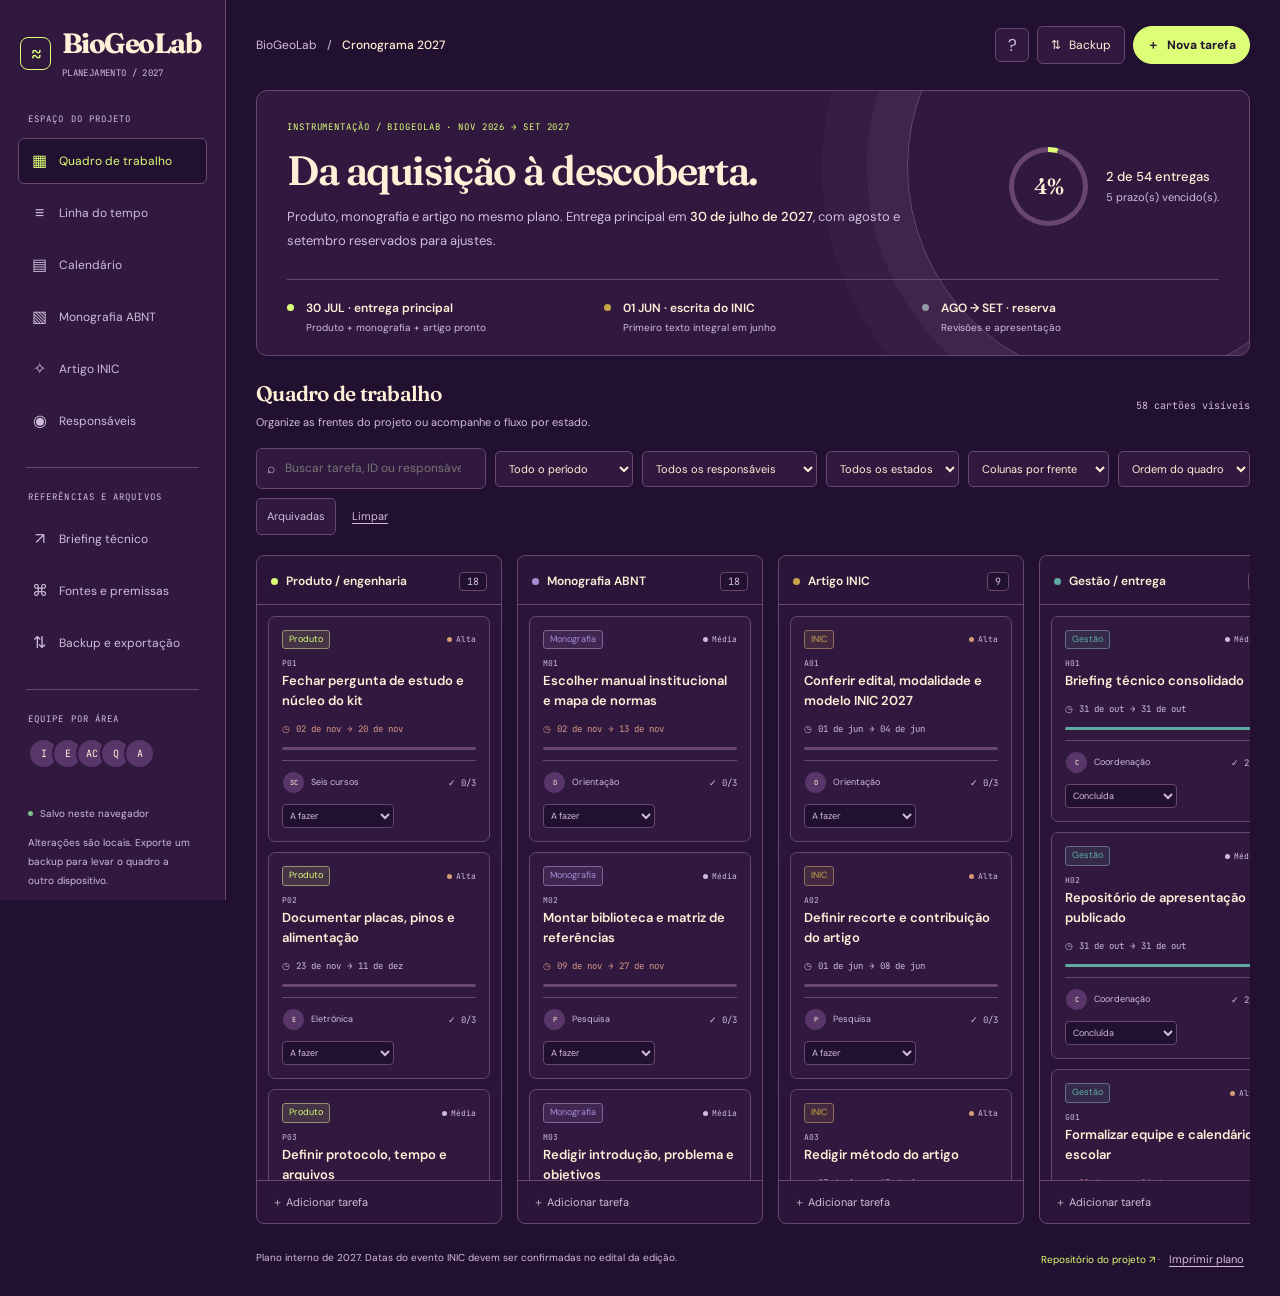
==== commit f169e4e9: "feat: publica cronograma interativo 2027 com monografia e INIC" ====
--- a/index.html
+++ b/index.html
@@ -1,20 +1,14 @@
-<!doctype html><html lang="pt-BR"><head><meta charset="utf-8"><meta name="viewport" content="width=device-width,initial-scale=1"><meta name="theme-color" content="#21102f"><meta name="description" content="Briefing técnico navegável — BioGeoLab. Tecnologias, telas, arquitetura, métodos e critérios de aceite."><title>BioGeoLab — Briefing técnico navegável</title><style>
-:root{--bg:#21102f;--panel:#30183f;--ink:#fff1d7;--muted:#d1bdda;--line:#68466e;--accent:#ddff77;--second:#e8a2ff;--mono:ui-monospace,SFMono-Regular,Consolas,monospace;--sans:Inter,"Segoe UI",Arial,sans-serif;--serif:Georgia,"Times New Roman",serif;color-scheme:dark}*{box-sizing:border-box}html{scroll-behavior:smooth;scroll-padding-top:95px}body{margin:0;background:var(--bg);color:var(--ink);font:14px/1.7 var(--sans)}button,input,select{font:inherit;color:inherit}button,a,input,select{-webkit-tap-highlight-color:transparent}button,a{touch-action:manipulation}button{cursor:pointer}a{color:inherit;text-decoration:none}button:disabled{opacity:.4;cursor:default}button:focus-visible,a:focus-visible,input:focus-visible,select:focus-visible{outline:3px solid var(--second);outline-offset:4px}::selection{background:var(--accent);color:var(--bg)}.container{width:min(1240px,calc(100% - 96px));margin:auto}.skip{position:fixed;left:15px;top:-100px;z-index:100;background:var(--accent);color:var(--bg);padding:12px}.skip:focus{top:12px}.sr-only{position:absolute;width:1px;height:1px;overflow:hidden;clip-path:inset(50%);white-space:nowrap}header{position:sticky;top:0;z-index:20;background:var(--bg);border-bottom:1px solid var(--line)}.nav{height:80px;display:flex;align-items:center;gap:36px}.brand{font-size:23px;font-weight:850;letter-spacing:-.06em;display:flex;align-items:center;gap:12px;white-space:nowrap}.brand-icon{height:29px;width:29px;border:1px solid var(--accent);display:grid;place-items:center;color:var(--accent);border-radius:8px;font:18px var(--mono);transform:rotate(-8deg)}.brand small{font:7px/1.6 var(--mono);letter-spacing:.1em;white-space:normal;color:var(--muted);border-left:1px solid var(--line);padding-left:12px;margin-left:5px}.navlinks{margin-left:auto;display:flex;gap:25px;color:var(--muted);font-size:10px}.navlinks a:hover{color:var(--accent)}.menu-btn{display:none;border:1px solid var(--line);background:var(--panel);padding:7px 10px;border-radius:6px}.nav-export{border:1px solid var(--line);background:var(--panel);padding:9px 13px;font:9px var(--mono);border-radius:5px;color:var(--accent)}.eyebrow{font:9px/1.7 var(--mono);letter-spacing:.12em;text-transform:uppercase;color:var(--accent);display:block;margin-bottom:20px}.hero{position:relative;overflow:hidden;border-bottom:1px solid var(--line);padding:67px 0 0}.hero:before{content:"";position:absolute;inset:0;background-image:radial-gradient(var(--line) .7px,transparent .7px);background-size:23px 23px;opacity:.3;pointer-events:none}.hero-grid{display:grid;grid-template-columns:1.08fr 1fr;gap:35px;align-items:center;position:relative}.hero h1{font-size:clamp(40px,4.6vw,68px);line-height:1.06;letter-spacing:-.06em;font-weight:700;margin:0 0 25px;white-space:pre-line}.hero h1 em{font-style:normal;color:var(--accent)}.hero p{max-width:460px;font-size:14px;color:var(--muted);line-height:1.9}.hero-actions{display:flex;gap:12px;margin:29px 0 27px;flex-wrap:wrap}.btn{padding:12px 17px;border:1px solid var(--line);border-radius:5px;display:inline-flex;align-items:center;justify-content:center;gap:9px;background:var(--panel);color:var(--ink);font-size:11px;line-height:1.5;transition:transform .2s,border-color .2s}.btn:hover{border-color:var(--accent);transform:translateY(-2px)}.btn.primary{background:var(--accent);border-color:var(--accent);color:var(--bg);font-weight:700}.hero-diagram{min-width:0;position:relative}.hero-diagram svg{display:block;width:100%;height:auto}.diagram-caption{font:8px/1.8 var(--mono);color:var(--muted);border-left:1px solid var(--accent);padding-left:13px;margin:15px 0 10px}.hero-strip{position:relative;display:flex;gap:50px;border-top:1px solid var(--line);margin-top:40px;padding:25px 0}.hero-strip b{font:26px var(--mono);display:block;line-height:1.2}.hero-strip span{font:8px var(--mono);letter-spacing:.06em;color:var(--muted);text-transform:uppercase}.edition{margin-left:auto;max-width:220px;font:8px/1.8 var(--mono);color:var(--muted);text-align:right}.section{padding:64px 0;border-bottom:1px solid var(--line)}.section.alt{background:var(--panel)}.section-head{display:grid;grid-template-columns:1.1fr .9fr;gap:60px;align-items:end;margin-bottom:35px}.section-head h2{font-size:39px;line-height:1.15;letter-spacing:-.045em;margin:0;font-weight:600}.section-head p{font-size:12px;color:var(--muted);line-height:1.9;margin:0;max-width:460px}.section-head .eyebrow{margin-bottom:14px}.scope-grid{display:grid;grid-template-columns:repeat(3,1fr);gap:27px}.scope-item{border-top:2px solid var(--second);padding:22px 0}.scope-item h3{font-size:22px;letter-spacing:-.035em;margin:0 0 13px}.scope-item p{font-size:12px;color:var(--muted);margin:0}.scope-note{padding:18px 21px;border:1px solid var(--line);background:var(--panel);border-left:3px solid var(--accent);font-size:12px;color:var(--muted);margin-top:12px}.scope-note strong{color:var(--ink)}.subheading{font:9px var(--mono);letter-spacing:.09em;text-transform:uppercase;color:var(--accent);margin:30px 0 16px}.flow{display:grid;grid-template-columns:repeat(5,1fr);gap:20px}.flow-item{border-top:1px solid var(--line);padding-top:16px}.flow-item small{font:9px var(--mono);color:var(--accent)}.flow-item h3{font-size:18px;font-weight:550;letter-spacing:-.03em;margin:11px 0}.flow-item p{font-size:11px;color:var(--muted);margin:0}.explorer{display:grid;grid-template-columns:270px 1fr;border:1px solid var(--line);border-radius:8px;overflow:hidden}.sidebar{background:var(--panel);border-right:1px solid var(--line);min-width:0}.search-area{padding:17px;border-bottom:1px solid var(--line)}.search-area input{width:100%;border:1px solid var(--line);border-radius:5px;padding:10px 12px;font-size:11px;background:var(--bg)}.filters{display:flex;gap:6px;flex-wrap:wrap;margin-top:12px}.chip{font:9px var(--mono);border:1px solid var(--line);border-radius:4px;background:var(--bg);padding:6px 8px;line-height:1.5;color:var(--muted)}.chip[aria-pressed=true]{border-color:var(--accent);color:var(--accent)}.search-count{font:8px var(--mono);color:var(--muted);margin:11px 0 0}.screen-list{max-height:750px;overflow:auto;padding:9px;scrollbar-width:thin;scrollbar-color:var(--line) transparent}.screen-button{width:100%;display:flex;gap:12px;text-align:left;border:1px solid transparent;background:transparent;color:var(--muted);font-size:11px;line-height:1.5;padding:10px 9px;border-radius:5px;margin-bottom:3px}.screen-button span:first-child{font:9px var(--mono);color:var(--second);width:27px;flex-shrink:0;padding-top:3px}.screen-button.active{border-color:var(--line);background:var(--bg);color:var(--accent)}.screen-button:hover{border-color:var(--line)}.workspace{padding:26px;min-width:0;background:var(--bg)}.detail-top{display:flex;justify-content:space-between;gap:25px;align-items:center;margin-bottom:17px}.badge{font:8px var(--mono);text-transform:uppercase;color:var(--accent);border:1px solid var(--line);padding:5px 8px;border-radius:3px;display:inline-block}.detail-top h3{font-size:26px;letter-spacing:-.04em;font-weight:600;line-height:1.2;margin:12px 0 6px}.detail-top code{font:10px var(--mono);color:var(--muted);overflow-wrap:anywhere}.next-btn{font-size:10px;flex-shrink:0;padding:8px 12px}.screen-goal{font-size:12px;line-height:1.8;color:var(--muted);margin:0 0 20px}.mock-frame{border:1px solid var(--line);border-radius:6px;overflow:hidden;margin-bottom:22px;background:var(--panel)}.mock-bar{height:28px;display:flex;align-items:center;gap:5px;padding:0 11px;border-bottom:1px solid var(--line);font:8px var(--mono);color:var(--muted)}.mock-bar i{width:5px;height:5px;background:var(--line);border-radius:50%}.mock-bar span{margin-left:9px;white-space:nowrap;overflow:hidden;text-overflow:ellipsis}.mock{padding:20px;min-height:240px;position:relative}.mock-top{display:flex;align-items:center;justify-content:space-between;margin-bottom:20px;font-size:8px;color:var(--muted)}.mock-top b{font-weight:800;font-size:13px;letter-spacing:-.05em;color:var(--accent)}.mock-headline{font-size:20px;line-height:1.2;letter-spacing:-.035em;font-weight:600;margin:0 0 15px}.mock-content{display:grid;grid-template-columns:1.3fr 1fr;gap:20px}.mock-rows{margin:0;padding:0;list-style:none}.mock-rows li{padding:9px 10px;border:1px solid var(--line);border-radius:3px;font-size:9px;display:flex;justify-content:space-between;margin-bottom:6px;gap:15px}.mock-rows small{color:var(--accent);font:7px var(--mono);padding-top:3px}.mock-state{border:1px solid var(--line);border-radius:5px;padding:14px;background:var(--bg)}.mock-state>span{font:7px var(--mono);color:var(--muted);display:block;margin-bottom:10px}.mock-state b{font-size:18px;color:var(--accent);font-weight:500;letter-spacing:-.03em}.mock-state p{font-size:9px;line-height:1.7;color:var(--muted);margin:10px 0 0}.mock-actions{display:flex;gap:6px;flex-wrap:wrap;margin-top:17px}.mock-action{font-size:8px;border:1px solid var(--line);border-radius:3px;padding:7px 9px;background:var(--bg);color:var(--ink)}.mock-action:first-child{border-color:var(--accent);color:var(--accent)}.mock-caption{font:8px/1.7 var(--mono);color:var(--muted);margin:0 0 24px}.spec-grid{display:grid;grid-template-columns:1fr 1fr 1fr;gap:20px}.spec h4{font:8px var(--mono);text-transform:uppercase;letter-spacing:.07em;color:var(--accent);margin:0 0 12px}.spec ul{list-style:none;margin:0;padding:0}.spec li{font-size:11px;color:var(--muted);margin-bottom:7px;padding-left:11px;position:relative;line-height:1.7}.spec li:before{content:'·';color:var(--accent);position:absolute;left:0}.contract{margin-top:20px;padding-top:18px;border-top:1px solid var(--line)}.contract code{font:10px/1.8 var(--mono);overflow-wrap:anywhere;color:var(--second)}.accept{border:1px solid var(--line);border-left:2px solid var(--accent);background:var(--panel);padding:12px 14px;font-size:11px;color:var(--muted);line-height:1.8}.tech-links{display:flex;gap:7px;flex-wrap:wrap}.tech-links button{font:8px var(--mono);border:1px solid var(--line);background:var(--panel);padding:5px 7px;border-radius:3px;color:var(--muted)}.global-states{display:grid;grid-template-columns:repeat(3,1fr);gap:16px;margin-top:25px}.global-states article{border:1px solid var(--line);border-radius:5px;padding:18px}.global-states h3{font-size:13px;margin:0 0 8px;font-weight:550}.global-states p{font-size:11px;color:var(--muted);margin:0}.tech-filters{display:flex;gap:8px;flex-wrap:wrap;margin-bottom:25px}.tech-grid{display:grid;grid-template-columns:repeat(3,1fr);gap:20px}.tech-card{border:1px solid var(--line);border-radius:6px;background:var(--panel);padding:23px;scroll-margin-top:110px;position:relative}.tech-card:before{content:'';position:absolute;left:23px;top:-1px;width:32px;height:2px;background:var(--accent)}.tech-card small{font:8px var(--mono);text-transform:uppercase;color:var(--accent)}.tech-card h3{font-size:21px;font-weight:550;line-height:1.3;letter-spacing:-.035em;margin:14px 0}.tech-card p{font-size:12px;color:var(--muted);line-height:1.85}.tech-card dl{margin:19px 0 0}.tech-card dt{font:8px var(--mono);color:var(--second);text-transform:uppercase;margin-top:14px;margin-bottom:5px}.tech-card dd{font-size:10px;color:var(--muted);line-height:1.8;margin:0}.tech-card a{font:8px var(--mono);display:inline-block;margin-top:19px;color:var(--accent)}.stack-note{border-left:2px solid var(--second);padding-left:15px;font-size:11px;color:var(--muted);margin-top:26px}.data-grid{display:grid;grid-template-columns:1fr 1fr;gap:30px}.data-table{width:100%;border-collapse:collapse;font-size:11px}.data-table th{text-align:left;font:8px var(--mono);letter-spacing:.08em;color:var(--accent);padding:14px;background:var(--panel);border:1px solid var(--line)}.data-table td{padding:15px;border:1px solid var(--line);color:var(--muted);vertical-align:top;line-height:1.8}.data-table td:first-child{color:var(--ink);min-width:130px}.data-table code{font:9px var(--mono);overflow-wrap:anywhere;color:var(--second)}.method-card{border:1px solid var(--line);padding:21px;border-radius:5px;background:var(--panel);margin-bottom:17px;break-inside:avoid}.method-card h3{font-size:16px;font-weight:550;letter-spacing:-.025em;margin:0 0 12px}.method-card code{font:11px/1.9 var(--mono);display:block;overflow-wrap:anywhere;color:var(--accent)}.method-card p{font-size:11px;line-height:1.8;color:var(--muted);margin:13px 0 0}.lab{display:grid;grid-template-columns:.8fr 1.2fr;border:1px solid var(--line);border-radius:8px;overflow:hidden;background:var(--panel)}.lab-controls{padding:28px;border-right:1px solid var(--line)}.lab-controls h3{font-size:23px;line-height:1.25;letter-spacing:-.04em;margin:0 0 15px;font-weight:550}.lab-controls p{font-size:11px;color:var(--muted);line-height:1.9;margin:0 0 23px}.control{margin-bottom:20px}.control label{display:flex;justify-content:space-between;gap:20px;font-size:11px;line-height:1.6}.control output{color:var(--accent);font:11px var(--mono)}.control input[type=range]{width:100%;margin-top:12px;accent-color:var(--accent)}.control select,.control input[type=number]{width:100%;border:1px solid var(--line);background:var(--bg);padding:9px;margin-top:9px;border-radius:4px}.lab-output{padding:28px;min-width:0;align-content:center;display:grid;gap:14px}.lab-output svg{display:block;width:100%;height:auto}.lab-summary{font:10px/1.9 var(--mono);color:var(--muted);border-top:1px solid var(--line);padding-top:16px}.metrics-row{display:grid;grid-template-columns:repeat(3,1fr);gap:15px;margin-bottom:15px}.mini-metric{border:1px solid var(--line);border-radius:4px;padding:14px}.mini-metric span{font:8px var(--mono);color:var(--muted);display:block;line-height:1.6}.mini-metric b{font:24px var(--mono);color:var(--accent);display:block;margin-top:10px}.matrix{display:grid;grid-template-columns:1fr 1fr;gap:7px;max-width:350px;margin:auto;width:100%}.matrix div{padding:20px;border:1px solid var(--line);background:var(--bg)}.matrix small{font:8px var(--mono);color:var(--muted)}.matrix b{font:30px var(--mono);display:block;color:var(--accent)}.vote-buttons{display:grid;gap:8px}.vote-buttons button{padding:11px;text-align:left;font-size:11px;background:var(--bg);border:1px solid var(--line);border-radius:4px}.vote-buttons button[aria-pressed=true]{border-color:var(--accent);color:var(--accent)}.team-grid{display:grid;grid-template-columns:repeat(3,1fr);gap:24px}.team-card{padding:21px;border-top:2px solid var(--second);background:var(--panel)}.team-card h3{font-size:20px;font-weight:550;letter-spacing:-.035em;margin:0 0 12px}.team-card p{font-size:12px;color:var(--muted);line-height:1.85;margin:0}.delivery-grid{display:grid;grid-template-columns:1.2fr 1fr;gap:45px}.checks{display:grid;gap:14px}.check{display:flex;gap:12px;font-size:12px;align-items:flex-start;color:var(--muted)}.check input{margin-top:5px;accent-color:var(--accent);width:15px;height:15px;flex-shrink:0}.decisions{padding:22px;border:1px solid var(--line);background:var(--panel);border-radius:5px}.decisions h3{font-size:20px;letter-spacing:-.035em;font-weight:550;margin:0 0 15px}.decisions ul{margin:0;padding-left:17px;font-size:12px;color:var(--muted);line-height:1.9}.decisions li{margin-bottom:10px}.review-count{font:9px var(--mono);color:var(--accent);margin-top:18px}.phases{display:grid;grid-template-columns:repeat(4,1fr);gap:26px;margin-top:35px}.phase{border-top:1px solid var(--line);padding-top:18px}.phase small{font:8px var(--mono);color:var(--accent)}.phase h3{font-size:18px;font-weight:550;margin:12px 0 9px}.phase p{font-size:11px;color:var(--muted);margin:0}.history-grid{display:grid;grid-template-columns:1fr 1fr;gap:40px}.history-grid ul{margin:0;padding-left:17px;color:var(--muted);font-size:11px;line-height:2}.identity-swatch{display:flex;gap:7px;margin:16px 0}.identity-swatch i{width:36px;height:24px;border:1px solid var(--line);border-radius:3px}.history-grid h3{font-size:18px;font-weight:550;margin:0 0 12px}.history-grid p{font-size:12px;color:var(--muted);line-height:1.9}.references{display:grid;grid-template-columns:repeat(4,1fr);gap:8px 23px;margin-top:30px}.references a{font:9px/1.7 var(--mono);border-bottom:1px solid var(--line);padding:10px 0;color:var(--muted)}.references a:hover{color:var(--accent)}.closing{display:flex;justify-content:space-between;align-items:center;gap:30px;margin-top:35px;padding-top:30px;border-top:1px solid var(--line)}.closing h2{font-size:30px;letter-spacing:-.04em;font-weight:550;line-height:1.2;margin:0 0 10px}.closing p{font-size:11px;color:var(--muted);margin:0}.closing-actions{display:flex;gap:10px;flex-wrap:wrap}footer{padding:25px 0;font:8px/1.9 var(--mono);color:var(--muted)}.footer-inner{display:flex;justify-content:space-between;gap:30px}.toast{position:fixed;bottom:25px;left:50%;transform:translate(-50%,20px);max-width:calc(100% - 32px);padding:12px 20px;border:1px solid var(--accent);background:var(--panel);color:var(--ink);font-size:11px;z-index:50;border-radius:6px;opacity:0;pointer-events:none;transition:.2s}.toast.show{opacity:1;transform:translate(-50%,0)}dialog{background:var(--panel);color:var(--ink);border:1px solid var(--line);border-radius:10px;padding:30px;max-width:580px;width:calc(100% - 32px)}dialog::backdrop{background:#000a;backdrop-filter:blur(5px)}dialog h2{font-size:26px;letter-spacing:-.035em;margin:0 0 20px}dialog p{font-size:12px;line-height:1.9;color:var(--muted)}.print-appendix{display:none}noscript{display:block;background:var(--accent);color:var(--bg);padding:14px;text-align:center}
-body[data-theme=coro] h1,body[data-theme=coro] .section-head h2{font-family:var(--serif);font-weight:400;letter-spacing:-.055em}body[data-theme=coro] .hero:before{background-image:repeating-linear-gradient(90deg,transparent,transparent 79px,var(--line) 80px);opacity:.22}body[data-theme=mesaar] .hero h1{font-weight:750}body[data-theme=mesaar] .btn,body[data-theme=mesaar] .lab,body[data-theme=mesaar] .tech-card{box-shadow:3px 3px 0 #282b28;border:1px solid #282b28;border-radius:6px}body[data-theme=mesaar] .btn.primary{background:#74dba0;color:#20342b}body[data-theme=esp32] .hero h1{font-family:var(--serif);font-weight:700;letter-spacing:-.055em;font-size:clamp(48px,5.8vw,83px);color:#fff1d7}body[data-theme=esp32] .hero{background:radial-gradient(ellipse at 80% 80%,#6b255230,transparent 65%)}body[data-theme=esp32] .btn,body[data-theme=esp32] .chip{border-radius:30px}body[data-theme=esp32] .brand{font-family:var(--serif);font-size:29px}body[data-theme=esp32] .section-head h2{font-family:var(--serif);font-size:43px}body[data-theme=cubesat] .btn.primary{background:linear-gradient(135deg,#d6ff9d,#c7ff70);box-shadow:0 0 30px #c7ff7016}body[data-theme=cubesat] .hero:before{background-image:radial-gradient(#d1c8ff 1px,transparent 1px);background-size:70px 57px;opacity:.12}body[data-theme=ionolab] .hero:before{background-image:linear-gradient(var(--line) 1px,transparent 1px),linear-gradient(90deg,var(--line) 1px,transparent 1px);background-size:50px 50px;opacity:.15}
-@media(min-width:1600px){.hero{padding-top:85px}.hero h1{font-size:76px}.section{padding:80px 0}}@media(max-width:1100px){.container{width:calc(100% - 52px)}.nav{gap:22px}.navlinks{gap:17px}.brand{font-size:20px}.brand small{display:none}.tech-grid{grid-template-columns:1fr 1fr}.hero h1{font-size:50px}.hero-grid{gap:20px}.section-head{gap:30px}.explorer{grid-template-columns:235px 1fr}.workspace{padding:22px}.mock-content{gap:12px}.mock{padding:17px}.references{grid-template-columns:repeat(3,1fr)}}@media(max-width:760px){html{scroll-padding-top:80px}.container{width:calc(100% - 36px)}.nav{height:68px;gap:13px}.brand{font-size:22px}.brand small{display:block;font-size:6px}.navlinks{position:absolute;top:68px;left:0;right:0;background:var(--panel);padding:20px;border-bottom:1px solid var(--line);display:none;flex-wrap:wrap;font-size:12px;gap:20px}.navlinks.open{display:flex}.menu-btn{display:block;margin-left:auto}.nav-export{display:none}.hero{padding-top:40px}.hero-grid{grid-template-columns:1fr;gap:15px}.hero h1{font-size:48px;max-width:550px;line-height:1.06}.hero p{font-size:13px}.eyebrow{font-size:8px;margin-bottom:20px}.hero-diagram{max-width:520px;width:100%;margin:auto}.hero-actions{margin-top:25px}.diagram-caption{font-size:8px}.hero-strip{margin-top:24px;padding:22px 0;gap:35px}.hero-strip b{font-size:23px}.hero-strip span{font-size:7px}.edition{display:none}.section{padding:43px 0}.section-head{grid-template-columns:1fr;gap:20px;margin-bottom:27px}.section-head h2{font-size:33px}.section-head p{font-size:12px;line-height:1.9}.scope-grid{grid-template-columns:1fr;gap:8px}.scope-item{padding:20px 0}.scope-item h3{font-size:21px}.scope-item p{font-size:12px}.scope-note{padding:17px;font-size:11px}.flow{grid-template-columns:1fr 1fr;gap:22px}.flow-item:last-child{grid-column:1/-1}.flow-item h3{font-size:17px}.explorer{grid-template-columns:1fr}.sidebar{border-right:0;border-bottom:1px solid var(--line)}.screen-list{max-height:190px;padding:8px;display:grid;grid-template-columns:1fr 1fr;gap:3px}.screen-button{font-size:10px;padding:8px}.search-area{padding:17px}.workspace{padding:21px 17px}.detail-top{gap:15px;align-items:flex-start}.detail-top h3{font-size:23px}.next-btn{font-size:9px;padding:7px 9px;max-width:82px}.badge{font-size:7px}.mock{padding:15px;min-height:250px}.mock-content{grid-template-columns:1fr .9fr;gap:10px}.mock-headline{font-size:18px}.mock-state{padding:11px}.mock-state b{font-size:16px}.mock-state p{font-size:8px}.mock-rows li{font-size:8px;padding:8px}.mock-rows small{font-size:6px}.spec-grid{grid-template-columns:1fr;gap:18px}.spec ul{display:flex;gap:10px 16px;flex-wrap:wrap}.spec li{font-size:11px;margin:0}.spec h4{margin-bottom:8px}.contract code{font-size:9px}.global-states{grid-template-columns:1fr 1fr;gap:12px}.global-states article{padding:15px}.global-states h3{font-size:12px}.global-states p{font-size:10px}.tech-grid{grid-template-columns:1fr;gap:18px}.tech-card{padding:23px}.tech-card h3{font-size:22px}.tech-card p{font-size:12px}.tech-card dd{font-size:11px}.tech-card a{font-size:9px}.tech-filters{gap:6px}.chip{font-size:8px}.data-grid{grid-template-columns:1fr;gap:25px}.data-table{font-size:10px}.data-table th,.data-table td{padding:12px}.data-table td:first-child{min-width:100px}.lab{grid-template-columns:1fr}.lab-controls{padding:22px;border-right:0;border-bottom:1px solid var(--line)}.lab-output{padding:22px}.metrics-row{gap:8px}.mini-metric{padding:12px}.mini-metric b{font-size:22px}.mini-metric span{font-size:7px}.lab-summary{font-size:9px}.team-grid{grid-template-columns:1fr 1fr;gap:16px}.team-card{padding:18px}.team-card h3{font-size:18px}.team-card p{font-size:11px}.delivery-grid{grid-template-columns:1fr;gap:27px}.phases{grid-template-columns:1fr 1fr;gap:27px}.history-grid{grid-template-columns:1fr;gap:25px}.references{grid-template-columns:1fr 1fr;gap:0 20px}.closing{display:block}.closing h2{font-size:27px}.closing-actions{margin-top:23px}.footer-inner{display:block}.footer-inner span{display:block;margin-top:12px}body[data-theme=esp32] .hero h1{font-size:59px}body[data-theme=esp32] .section-head h2{font-size:35px}}@media(max-width:360px){.hero h1{font-size:42px}.container{width:calc(100% - 28px)}.brand small{display:none}.hero-strip{gap:22px}.mock-content{grid-template-columns:1fr}.mock-state{display:none}.team-grid{grid-template-columns:1fr}.screen-list{grid-template-columns:1fr}.section-head h2{font-size:30px}}
-@media(prefers-reduced-motion:reduce){html{scroll-behavior:auto}*,*:before,*:after{animation:none!important;transition:none!important}}
-@media print{*{print-color-adjust:exact;-webkit-print-color-adjust:exact}header,.hero-actions,.hero-diagram,.explorer,.global-states,.tech-filters,.lab,.checks,.review-count,.closing,.toast,dialog,footer,.skip{display:none!important}body{background:white;color:#212121;font-size:10pt}.container{width:100%}.hero{padding:25px 0;background:white!important}.hero:before{display:none}.hero-grid{display:block}.hero h1{color:#26212a!important;font-size:38px!important}.hero p,.scope-item p,.section-head p,.flow-item p,.team-card p,.phase p,.history-grid p,.history-grid ul{color:#555;font-size:10px}.hero-strip b{color:#222}.section{padding:24px 0;background:white!important;break-before:auto}.section-head{margin-bottom:20px}.section-head h2{font-size:26px!important;color:#333}.eyebrow,.subheading{color:#734a7a}.scope-note,.tech-card,.method-card,.team-card,.decisions{background:#faf8f5;color:#333;border-color:#ccc}.scope-note,.decisions ul{color:#555}.scope-note strong{color:#333}.scope-grid{gap:25px}.scope-item h3{font-size:18px}.flow{gap:17px}.flow-item h3{font-size:15px}.tech-grid{grid-template-columns:1fr 1fr;gap:15px}.tech-card{padding:17px;break-inside:avoid;box-shadow:none!important}.tech-card h3{font-size:18px}.tech-card p,.tech-card dd{font-size:10px;color:#555}.tech-card dt,.tech-card a,.tech-card small{color:#805078}.method-card{padding:17px}.method-card code{color:#6f4277;font-size:10px}.method-card p{color:#555;font-size:10px}.data-grid{display:block}.data-table{font-size:10px}.data-table th{color:#774a72;background:#f3eff4}.data-table td,.data-table td:first-child{color:#555;border-color:#ccc}.team-grid{gap:15px}.team-card h3{font-size:17px}.delivery-grid{display:block}.decisions{margin-bottom:20px}.decisions h3{font-size:18px}.phases{gap:20px}.phase h3{font-size:16px}.references{grid-template-columns:1fr 1fr}.references a{color:#71496f;font-size:8px}.history-grid{gap:25px}.print-appendix{display:block;padding:25px 0}.print-appendix h2{font-size:25px;margin:0 0 20px;color:#333}.print-screen{border-top:1px solid #ccc;padding:17px 0;break-inside:avoid}.print-screen h3{font-size:16px;color:#4a3452;margin:0 0 6px}.print-screen p{font-size:10px;color:#555;line-height:1.7}.print-screen code{font-size:9px;color:#764775;overflow-wrap:anywhere}.print-screen strong{color:#333}}
-</style><style id="friendly-typography">@font-face{font-family:'Fraunces';font-style:normal;font-weight:100 900;font-display:swap;src:url([data-uri]) format('woff')}
+<!doctype html><html lang="pt-BR"><head><meta charset="utf-8"><meta name="viewport" content="width=device-width,initial-scale=1"><meta name="theme-color" content="#21102f"><meta name="description" content="BioGeoLab — cronograma interativo, monografia ABNT e artigo INIC. Entrega em julho de 2027 e reserva até setembro."><title>BioGeoLab · Cronograma 2027</title><style>
+@font-face{font-family:'Fraunces';font-style:normal;font-weight:100 900;font-display:swap;src:url([data-uri]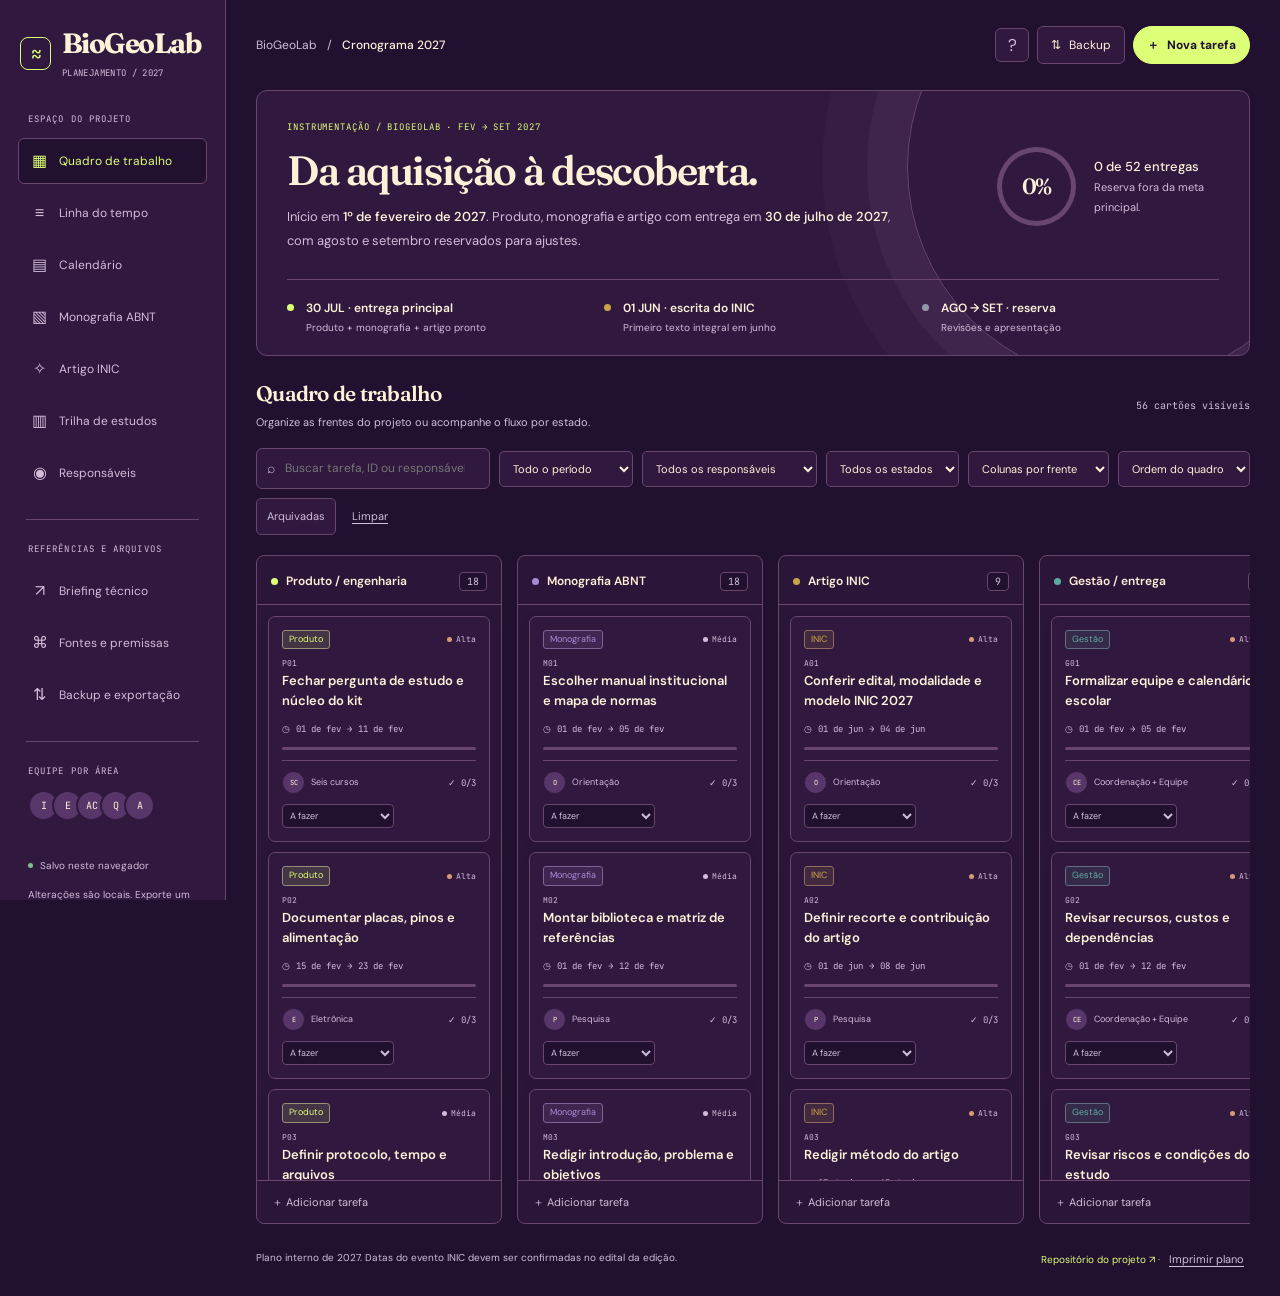
==== commit 29a0f0ba: "feat: adiciona trilha de estudos e revisa cronograma para fevereiro de 2027" ====
--- a/index.html
+++ b/index.html
@@ -8,6 +8,10 @@
 @media(max-width:360px){.hero{padding:20px 17px 0}.hero h1{font-size:25px}.progress-ring{width:46px;height:46px}.progress-ring b{font-size:14px}.hero-main{gap:10px}.main{padding-left:13px;padding-right:13px}.milestone small{display:block;margin-left:0}.hero-description{font-size:12px}.top-actions .help-btn{display:none}.board{margin-right:-13px;padding-right:13px;grid-auto-columns:270px}.field-row{grid-template-columns:1fr}.academic-banner{padding:19px}body[data-theme=esp32] .hero h1{font-size:29px}}
 @media(prefers-reduced-motion:reduce){*,*:before,*:after{scroll-behavior:auto!important;animation:none!important;transition:none!important}}
 @media print{*{print-color-adjust:exact;-webkit-print-color-adjust:exact}.sidebar,.sidebar-scrim,.topbar,.hero,.workspace-head,.filters,#workspace,.workspace-foot,dialog,.toast{display:none!important}.app{display:block}.main{padding:0}body{background:white;color:#222;font-size:10pt}.print-area{display:block}.print-area h1{font-size:26pt;margin:0 0 13px}.print-area h2{font-size:17pt;margin:23px 0 12px;color:#3c2e49}.print-area p{font-size:9pt;line-height:1.65}.print-task{border-top:1px solid #ccc;padding:14px 0;break-inside:avoid}.print-task h3{font-size:12pt;margin:0 0 7px;color:#3c2e49}.print-task p,.print-task li{font-size:9pt;line-height:1.7;color:#555}.print-task ul{padding-left:19px}.print-area a{color:#624d76}.print-area code{font-size:8pt}.print-subtitle{color:#555;font-size:10pt!important}}
+.study-hero{border:1px solid var(--line);background:var(--panel);border-radius:10px;padding:28px;display:grid;grid-template-columns:1fr 180px;gap:35px;position:relative;overflow:hidden}.study-hero h3{font-size:32px;line-height:1.2;margin:0 0 15px;max-width:650px}.study-hero p{font-size:13px;color:var(--muted);max-width:620px;line-height:1.9;margin:0}.study-stats{display:flex;flex-wrap:wrap;gap:21px;margin-top:23px;color:var(--muted);font-size:11px}.study-stats b{font:20px var(--display);font-weight:600;color:var(--ink);margin-right:5px}.study-progress{border-left:1px solid var(--line);padding-left:26px;display:flex;flex-direction:column;justify-content:center}.study-progress strong{font:41px var(--display);color:var(--accent);letter-spacing:-.04em}.study-progress small{font:10px var(--mono);color:var(--muted);margin:5px 0 14px}.study-progress [role=progressbar]{height:4px;background:var(--line);border-radius:4px;overflow:hidden}.study-progress i{height:100%;display:block;background:var(--accent)}.study-progress>span{font-size:10px;color:var(--muted);line-height:1.8;margin-top:14px}.study-toolbar{display:flex;justify-content:space-between;gap:20px;align-items:center;margin:24px 0 15px}.study-toolbar nav{display:flex;gap:8px;flex-wrap:wrap}.study-filters{display:flex;gap:16px;align-items:center;flex-wrap:wrap;margin:0 0 20px}.study-filters .search{max-width:350px}.study-filters select{padding:8px 10px;background:var(--panel);border:1px solid var(--line);border-radius:5px;font-size:11px}.study-route{list-style:none;padding:0;margin:0;display:grid;gap:13px}.study-module{border:1px solid var(--line);border-radius:8px;background:var(--panel);overflow:hidden}.study-module summary{display:flex;gap:19px;align-items:center;padding:23px;cursor:pointer;list-style:none}.study-module summary::-webkit-details-marker{display:none}.study-module summary:focus-visible{outline:2px solid var(--accent);outline-offset:-4px}.study-step{font:16px var(--mono);color:var(--accent);background:var(--bg);width:44px;height:44px;display:grid;place-items:center;border:1px solid var(--line);border-radius:7px;flex-shrink:0}.study-module-title{flex:1;min-width:0}.study-module-title small{font:9px/1.6 var(--mono);color:var(--muted);display:block;margin-bottom:7px}.study-module-title b{font:600 18px/1.4 var(--display);letter-spacing:-.025em}.study-module-state{font-size:10px;color:var(--muted);white-space:nowrap}.study-module.studied .study-module-state{color:var(--accent)}.study-module[open] summary{border-bottom:1px solid var(--line)}.study-module-body{padding:23px 27px}.study-module-columns{display:grid;grid-template-columns:1fr 1fr;gap:35px}.study-module-body h4{font-size:15px;margin:0 0 11px;letter-spacing:-.02em}.study-module-body h4:not(:first-child){margin-top:24px}.study-module-body ul{padding-left:17px;margin:0;font-size:12px;color:var(--muted);line-height:2}.study-module-body p{font-size:12px;color:var(--muted);line-height:1.9;margin:0}.study-checks li::marker{color:var(--accent)}.study-source{display:flex;align-items:center;justify-content:space-between;gap:16px;padding:11px 13px;background:var(--bg);border:1px solid var(--line);border-radius:5px;margin-bottom:8px;transition:border-color .15s}.study-source:hover{border-color:var(--accent)}.study-source b{font-size:11px;font-weight:600;line-height:1.6;display:block}.study-source small{font-size:9px;color:var(--muted);line-height:1.8;display:block;margin-top:2px}.study-source>span:last-child{color:var(--accent);font-size:16px}.study-task-links{display:flex;flex-wrap:wrap;gap:6px}.study-task-links .btn{padding:5px 8px;font:9px var(--mono)}.study-file-links{display:grid;gap:9px;justify-items:start}.study-file-links button{text-align:left;font-size:11px;overflow-wrap:anywhere}.study-module-body footer{display:flex;justify-content:space-between;gap:20px;border-top:1px solid var(--line);padding-top:18px;margin-top:23px;font-size:10px;color:var(--muted);align-items:center}.study-module-body footer label{display:flex;gap:9px;align-items:center;color:var(--ink);font-size:11px;cursor:pointer}.study-module-body input[type=checkbox]{width:17px;height:17px;accent-color:var(--accent)}.study-help{font-size:12px;line-height:1.9;color:var(--muted);max-width:850px;margin:0 0 22px}.study-resource-grid,.study-hardware-grid,.study-file-grid{display:grid;grid-template-columns:repeat(2,minmax(0,1fr));gap:15px}.study-resource-card,.study-hardware,.study-file{border:1px solid var(--line);border-radius:7px;padding:23px;background:var(--panel);min-width:0}.study-resource-card h3,.study-hardware h3,.study-file h3{font-size:21px;line-height:1.3;margin:0 0 13px;overflow-wrap:anywhere}.study-resource-card p,.study-hardware p{font-size:12px;color:var(--muted);line-height:1.9;margin:0 0 16px}.study-resource-card small,.study-hardware small{display:block;color:var(--muted);font-size:10px;line-height:1.8}.study-check-date{display:block;font:8px/1.9 var(--mono);color:var(--muted);margin:11px 0 19px}.study-hardware .study-compat{font-size:11px;border-left:2px solid var(--second);padding-left:11px;margin-top:16px;margin-bottom:12px}.study-hardware a{font-size:11px;color:var(--accent);text-decoration:underline;text-underline-offset:3px}.study-drive{border:1px solid var(--line);border-left:3px solid var(--inic);border-radius:7px;background:var(--panel);padding:26px;margin-top:24px}.study-drive h3{font-size:27px;line-height:1.3;margin:0 0 15px}.study-drive p{font-size:12px;color:var(--muted);line-height:1.9;margin:0;max-width:800px}.study-keywords{display:flex;flex-wrap:wrap;gap:8px;margin:22px 0}.study-keywords span{font-size:10px;border:1px solid var(--line);padding:5px 9px;border-radius:4px;background:var(--bg)}.study-drive footer{display:flex;justify-content:space-between;align-items:center;gap:20px;font-size:10px;color:var(--muted)}.study-file>div{display:flex;justify-content:space-between;align-items:center;margin-bottom:20px}.study-file code{font:9px var(--mono);color:var(--accent);padding:4px 7px;border:1px solid var(--line);border-radius:4px}.study-file>div span{font:9px var(--mono);color:var(--muted)}.study-file h3{font-size:18px;line-height:1.5}.study-file details{margin-top:18px;font-size:11px;color:var(--muted)}.study-file details summary{cursor:pointer}.study-file pre{font:9px/1.8 var(--mono);background:var(--bg);border:1px solid var(--line);padding:12px;overflow:auto;max-height:280px;border-radius:5px;white-space:pre;tab-size:2}.study-backup{display:flex;gap:25px;align-items:center;justify-content:space-between;border-top:1px solid var(--line);padding:24px 0 10px;margin-top:25px}.study-backup h3{font-size:21px;margin:0 0 11px}.study-backup p{font-size:11px;line-height:1.9;color:var(--muted);max-width:620px;margin:0}.study-backup>div:last-child{display:flex;flex-wrap:wrap;gap:8px;justify-content:flex-end;min-width:260px}.sidebar{overflow-y:auto;scrollbar-width:thin;scrollbar-color:var(--line) transparent}.study-hero .eyebrow{font-size:9px}.study-resource-card .btn{margin-top:auto}
+@media(max-width:1100px){.study-toolbar{align-items:flex-start}.study-module-columns{gap:24px}.study-backup{align-items:flex-start}.study-backup>div:last-child{min-width:220px}.study-stats{gap:15px}.study-hero h3{font-size:29px}.study-module-state{font-size:9px}}
+@media(max-width:760px){.study-hero{grid-template-columns:1fr;padding:24px;gap:23px}.study-hero h3{font-size:29px}.study-progress{border-left:0;border-top:1px solid var(--line);padding:20px 0 0}.study-progress strong{font-size:31px}.study-progress>span{font-size:11px}.study-stats{gap:16px;font-size:11px}.study-stats b{font-size:19px}.study-toolbar{display:block}.study-toolbar nav{display:grid;grid-template-columns:1fr 1fr;gap:8px;margin-bottom:12px}.study-toolbar>.btn{width:100%}.study-filters{gap:12px}.study-filters .search{max-width:none;flex-basis:100%}.study-filters select{font-size:12px;max-width:100%}.study-module summary{padding:19px 16px;gap:13px;flex-wrap:wrap}.study-step{width:34px;height:37px;font-size:13px}.study-module-title b{font-size:18px}.study-module-title small{font-size:9px;line-height:1.8}.study-module-state{margin-left:47px;font-size:10px}.study-module-body{padding:22px}.study-module-columns{grid-template-columns:1fr;gap:26px}.study-module-body h4{font-size:17px}.study-module-body ul,.study-module-body p{font-size:13px}.study-source b{font-size:12px}.study-source small{font-size:10px}.study-source{padding:13px}.study-module-body footer{display:block;font-size:11px}.study-module-body footer label{margin-top:17px;font-size:12px;line-height:1.8}.study-resource-grid,.study-hardware-grid,.study-file-grid{grid-template-columns:1fr}.study-resource-card,.study-hardware,.study-file{padding:24px}.study-resource-card h3,.study-hardware h3{font-size:23px}.study-resource-card p,.study-hardware p{font-size:13px}.study-resource-card small,.study-hardware small{font-size:11px}.study-check-date{font-size:9px}.study-help{font-size:13px}.study-drive{padding:24px}.study-drive p{font-size:13px}.study-drive footer{display:block;font-size:11px;line-height:1.8}.study-drive footer .btn{margin-top:17px}.study-keywords span{font-size:11px}.study-backup{display:block}.study-backup p{font-size:12px}.study-backup>div:last-child{justify-content:flex-start;margin-top:20px}.study-file h3{font-size:19px}.study-file details{font-size:12px}.study-file pre{font-size:10px}.study-file-links button{font-size:12px}}
+
 </style><!-- EMBEDDED FONT LICENSES / SIL OPEN FONT LICENSE 1.1
 Copyright 2018 The Fraunces Project Authors (https://github.com/undercasetype/Fraunces)
 
@@ -291,9 +295,9 @@
 FROM, OUT OF THE USE OR INABILITY TO USE THE FONT SOFTWARE OR FROM
 OTHER DEALINGS IN THE FONT SOFTWARE.
 
---></head><body data-theme="esp32"><a class="skip" href="#main">Pular para o quadro</a><noscript>Ative o JavaScript para usar o cronograma interativo. O briefing continua disponível em briefing.html.</noscript><div class="app"><button class="sidebar-scrim" id="sidebarScrim" aria-label="Fechar navegação"></button><aside class="sidebar" id="sidebar"><a href="./" class="brand"><span class="brand-mark" aria-hidden="true">≈</span><span>BioGeoLab<small>PLANEJAMENTO / 2027</small></span></a><span class="side-label">Espaço do projeto</span><nav class="side-nav" aria-label="Navegação do cronograma"><button data-view="board" class="active" aria-current="page"><span aria-hidden="true">▦</span>Quadro de trabalho</button><button data-view="timeline"><span aria-hidden="true">≡</span>Linha do tempo</button><button data-view="calendar"><span aria-hidden="true">▤</span>Calendário</button><button data-view="monografia"><span aria-hidden="true">▧</span>Monografia ABNT</button><button data-view="inic"><span aria-hidden="true">✧</span>Artigo INIC</button><button data-view="team"><span aria-hidden="true">◉</span>Responsáveis</button></nav><div class="side-divider"></div><span class="side-label">Referências e arquivos</span><nav class="side-nav" aria-label="Documentação e dados"><a href="briefing.html"><span aria-hidden="true">↗</span>Briefing técnico</a><button data-view="sources"><span aria-hidden="true">⌘</span>Fontes e premissas</button><button data-view="settings"><span aria-hidden="true">⇅</span>Backup e exportação</button></nav><div class="side-divider"></div><span class="side-label">Equipe por área</span><div class="side-team" id="sideTeam"></div><div class="side-foot"><div class="save-state"><i id="saveDot"></i><span id="saveState">Salvo neste navegador</span></div><p>Alterações são locais. Exporte um backup para levar o quadro a outro dispositivo.</p></div></aside><main class="main" id="main"><header class="topbar"><div class="breadcrumbs"><button class="icon-button mobile-menu" id="mobileMenu" aria-controls="sidebar" aria-expanded="false" aria-label="Abrir navegação">☰</button><span class="breadcrumb-project">BioGeoLab</span><span class="breadcrumb-slash">/</span><strong>Cronograma 2027</strong></div><div class="top-actions"><button class="icon-button help-btn" id="helpButton" aria-label="Como usar o cronograma">?</button><button class="btn backup-btn" data-view="settings"><span aria-hidden="true">⇅</span>Backup</button><button class="btn primary" id="newTask"><span aria-hidden="true">＋</span>Nova tarefa</button></div></header><section class="hero" aria-labelledby="heroTitle"><div class="hero-main"><div><span class="eyebrow">INSTRUMENTAÇÃO / BIOGEOLAB · NOV 2026 → SET 2027</span><h1 id="heroTitle">Da aquisição à descoberta.</h1><p class="hero-description">Produto, monografia e artigo no mesmo plano. Entrega principal em <strong>30 de julho de 2027</strong>, com agosto e setembro reservados para ajustes.</p></div><div class="progress-summary"><div class="progress-ring" id="progressRing" style="--progress:0" role="img" aria-label="Progresso do plano"><b id="progressPercent">0%</b></div><div class="progress-info"><strong id="progressText">0 de 0 entregas</strong><span id="progressHint">Reserva fora da meta principal.</span></div></div></div><div class="milestone-strip"><div class="milestone"><i class="milestone-dot"></i><div><b>30 JUL · entrega principal</b><small>Produto + monografia + artigo pronto</small></div></div><div class="milestone"><i class="milestone-dot"></i><div><b>01 JUN · escrita do INIC</b><small>Primeiro texto integral em junho</small></div></div><div class="milestone"><i class="milestone-dot"></i><div><b>AGO → SET · reserva</b><small>Revisões e apresentação</small></div></div></div></section><section aria-labelledby="viewTitle"><div class="workspace-head"><div><h2 id="viewTitle">Quadro de trabalho</h2><p class="view-caption" id="viewCaption">Arraste cartões entre as listas ou use os controles de cada tarefa.</p></div><span class="view-count" id="viewCount"></span></div><div class="filters" id="filters"><label class="search"><span aria-hidden="true">⌕</span><span class="sr-only">Buscar tarefa, ID ou responsável</span><input id="searchInput" type="search" placeholder="Buscar tarefa, ID ou responsável…"></label><label class="sr-only" for="monthFilter">Filtrar período</label><select id="monthFilter"></select><label class="sr-only" for="ownerFilter">Filtrar responsável</label><select id="ownerFilter"></select><label class="sr-only" for="statusFilter">Filtrar estado</label><select id="statusFilter"><option value="">Todos os estados</option><option value="open">Somente abertas</option><option value="todo">A fazer</option><option value="doing">Em andamento</option><option value="review">Em revisão</option><option value="blocked">Bloqueadas</option><option value="done">Concluídas</option></select><div class="board-options"><label class="sr-only" for="groupBy">Organizar colunas</label><select id="groupBy"><option value="category">Colunas por frente</option><option value="status">Colunas por estado</option></select><label class="sr-only" for="sortBy">Ordenar tarefas</label><select id="sortBy"><option value="manual">Ordem do quadro</option><option value="due">Prazo de entrega</option><option value="priority">Prioridade</option></select></div><button class="filter-archive" id="archiveFilter" aria-pressed="false">Arquivadas</button><button class="filter-reset" id="clearFilters">Limpar</button></div><div id="workspace"></div><footer class="workspace-foot"><span>Plano interno de 2027. Datas do evento INIC devem ser confirmadas no edital da edição.</span><span><a href="https://github.com/perabru/biogeolab-esp32" target="_blank" rel="noopener noreferrer">Repositório do projeto ↗</a> · <button class="archive-button" id="printPlan">Imprimir plano</button></span></footer></section><div class="print-area" id="printArea"></div></main></div>
+--></head><body data-theme="esp32"><a class="skip" href="#main">Pular para o quadro</a><noscript>Ative o JavaScript para usar o cronograma interativo. O briefing continua disponível em briefing.html.</noscript><div class="app"><button class="sidebar-scrim" id="sidebarScrim" aria-label="Fechar navegação"></button><aside class="sidebar" id="sidebar"><a href="./" class="brand"><span class="brand-mark" aria-hidden="true">≈</span><span>BioGeoLab<small>PLANEJAMENTO / 2027</small></span></a><span class="side-label">Espaço do projeto</span><nav class="side-nav" aria-label="Navegação do cronograma"><button data-view="board" class="active" aria-current="page"><span aria-hidden="true">▦</span>Quadro de trabalho</button><button data-view="timeline"><span aria-hidden="true">≡</span>Linha do tempo</button><button data-view="calendar"><span aria-hidden="true">▤</span>Calendário</button><button data-view="monografia"><span aria-hidden="true">▧</span>Monografia ABNT</button><button data-view="inic"><span aria-hidden="true">✧</span>Artigo INIC</button><button data-view="study"><span aria-hidden="true">▥</span>Trilha de estudos</button><button data-view="team"><span aria-hidden="true">◉</span>Responsáveis</button></nav><div class="side-divider"></div><span class="side-label">Referências e arquivos</span><nav class="side-nav" aria-label="Documentação e dados"><a href="briefing.html"><span aria-hidden="true">↗</span>Briefing técnico</a><button data-view="sources"><span aria-hidden="true">⌘</span>Fontes e premissas</button><button data-view="settings"><span aria-hidden="true">⇅</span>Backup e exportação</button></nav><div class="side-divider"></div><span class="side-label">Equipe por área</span><div class="side-team" id="sideTeam"></div><div class="side-foot"><div class="save-state"><i id="saveDot"></i><span id="saveState">Salvo neste navegador</span></div><p>Alterações são locais. Exporte um backup para levar o quadro a outro dispositivo.</p></div></aside><main class="main" id="main"><header class="topbar"><div class="breadcrumbs"><button class="icon-button mobile-menu" id="mobileMenu" aria-controls="sidebar" aria-expanded="false" aria-label="Abrir navegação">☰</button><span class="breadcrumb-project">BioGeoLab</span><span class="breadcrumb-slash">/</span><strong>Cronograma 2027</strong></div><div class="top-actions"><button class="icon-button help-btn" id="helpButton" aria-label="Como usar o cronograma">?</button><button class="btn backup-btn" data-view="settings"><span aria-hidden="true">⇅</span>Backup</button><button class="btn primary" id="newTask"><span aria-hidden="true">＋</span>Nova tarefa</button></div></header><section class="hero" aria-labelledby="heroTitle"><div class="hero-main"><div><span class="eyebrow">INSTRUMENTAÇÃO / BIOGEOLAB · FEV → SET 2027</span><h1 id="heroTitle">Da aquisição à descoberta.</h1><p class="hero-description">Início em <strong>1º de fevereiro de 2027</strong>. Produto, monografia e artigo com entrega em <strong>30 de julho de 2027</strong>, com agosto e setembro reservados para ajustes.</p></div><div class="progress-summary"><div class="progress-ring" id="progressRing" style="--progress:0" role="img" aria-label="Progresso do plano"><b id="progressPercent">0%</b></div><div class="progress-info"><strong id="progressText">0 de 0 entregas</strong><span id="progressHint">Reserva fora da meta principal.</span></div></div></div><div class="milestone-strip"><div class="milestone"><i class="milestone-dot"></i><div><b>30 JUL · entrega principal</b><small>Produto + monografia + artigo pronto</small></div></div><div class="milestone"><i class="milestone-dot"></i><div><b>01 JUN · escrita do INIC</b><small>Primeiro texto integral em junho</small></div></div><div class="milestone"><i class="milestone-dot"></i><div><b>AGO → SET · reserva</b><small>Revisões e apresentação</small></div></div></div></section><section aria-labelledby="viewTitle"><div class="workspace-head"><div><h2 id="viewTitle">Quadro de trabalho</h2><p class="view-caption" id="viewCaption">Arraste cartões entre as listas ou use os controles de cada tarefa.</p></div><span class="view-count" id="viewCount"></span></div><div class="filters" id="filters"><label class="search"><span aria-hidden="true">⌕</span><span class="sr-only">Buscar tarefa, ID ou responsável</span><input id="searchInput" type="search" placeholder="Buscar tarefa, ID ou responsável…"></label><label class="sr-only" for="monthFilter">Filtrar período</label><select id="monthFilter"></select><label class="sr-only" for="ownerFilter">Filtrar responsável</label><select id="ownerFilter"></select><label class="sr-only" for="statusFilter">Filtrar estado</label><select id="statusFilter"><option value="">Todos os estados</option><option value="open">Somente abertas</option><option value="todo">A fazer</option><option value="doing">Em andamento</option><option value="review">Em revisão</option><option value="blocked">Bloqueadas</option><option value="done">Concluídas</option></select><div class="board-options"><label class="sr-only" for="groupBy">Organizar colunas</label><select id="groupBy"><option value="category">Colunas por frente</option><option value="status">Colunas por estado</option></select><label class="sr-only" for="sortBy">Ordenar tarefas</label><select id="sortBy"><option value="manual">Ordem do quadro</option><option value="due">Prazo de entrega</option><option value="priority">Prioridade</option></select></div><button class="filter-archive" id="archiveFilter" aria-pressed="false">Arquivadas</button><button class="filter-reset" id="clearFilters">Limpar</button></div><div id="workspace"></div><footer class="workspace-foot"><span>Plano interno de 2027. Datas do evento INIC devem ser confirmadas no edital da edição.</span><span><a href="https://github.com/perabru/biogeolab-esp32" target="_blank" rel="noopener noreferrer">Repositório do projeto ↗</a> · <button class="archive-button" id="printPlan">Imprimir plano</button></span></footer></section><div class="print-area" id="printArea"></div></main></div>
 <dialog class="task-dialog" id="taskDialog" aria-labelledby="taskDialogTitle"><form id="taskForm"><header class="dialog-head"><div><span id="taskIdLabel">NOVA TAREFA</span><h2 id="taskDialogTitle">Detalhes da entrega</h2></div><button type="button" class="icon-button" id="closeTask" aria-label="Fechar tarefa">×</button></header><div class="dialog-content"><div><label class="field">Título<input name="title" id="taskTitle" maxlength="180" required></label><label class="field">Descrição e critério de entrega<textarea name="description" id="taskDescription" maxlength="6000"></textarea></label><div class="checklist-title"><h3>Checklist de conclusão</h3><span id="draftCheckCount"></span></div><div id="checklistEditor"></div><button type="button" class="check-add" id="addChecklist">＋ Adicionar critério</button><label class="field" style="margin-top:20px">Anotações<textarea id="taskNotes" class="notes" maxlength="8000" placeholder="Decisões, dúvidas, revisão da orientação…"></textarea><small>Salve as alterações antes de fechar o cartão.</small></label><label class="field">Link da evidência<input id="taskEvidence" maxlength="1000" placeholder="https://… ou briefing.html"></label></div><div><div class="field-row"><label class="field">Frente<select id="taskCategory"></select></label><label class="field">Estado<select id="taskStatus"></select></label></div><label class="field">Responsável<input id="taskOwner" list="ownerSuggestions" maxlength="100" placeholder="Pessoa ou área"><datalist id="ownerSuggestions"></datalist></label><div class="field-row"><label class="field">Início<input type="date" id="taskStart" required></label><label class="field">Entrega<input type="date" id="taskDue" required></label></div><label class="field">Prioridade<select id="taskPriority"><option value="baixa">Baixa</option><option value="media">Média</option><option value="alta">Alta</option></select></label><label class="field">Pré-requisitos<select id="taskDependencies" multiple size="5"></select><small>Selecione entregas que precisam estar concluídas antes desta. No computador, Ctrl/Cmd permite selecionar várias.</small></label><p class="notice" id="taskDeadlineHint">Meta principal: 30/07/2027. Cartões de reserva ficam fora do cálculo de conclusão de julho.</p></div></div><p class="form-error" id="formError" role="alert"></p><footer class="dialog-footer"><button class="archive-button" id="archiveTask" type="button">Arquivar tarefa</button><div><button class="btn" id="completeTask" type="button">Concluir entrega ✓</button><button class="btn primary" type="submit">Salvar alterações</button></div></footer></form></dialog>
-<dialog class="task-dialog" id="helpDialog" aria-labelledby="helpTitle"><header class="dialog-head"><h2 id="helpTitle">Um quadro para acompanhar a entrega.</h2><button class="icon-button" id="closeHelp" aria-label="Fechar ajuda">×</button></header><div class="dialog-info"><h3>Organize por frente ou por estado</h3><p>Arraste cartões entre as listas no computador. No celular ou pelo teclado, abra a tarefa e altere frente, estado, responsável e datas. Um cartão só pode ser concluído depois do checklist e dos pré-requisitos.</p><h3>Julho é a entrega. Agosto e setembro são reserva.</h3><p>As tarefas principais terminam até 30/07/2027. A monografia avança junto do produto. O artigo do INIC começa em junho; as datas de submissão e apresentação dependem do edital de 2027.</p><h3>Seus dados ficam neste navegador</h3><p>As alterações não são compartilhadas automaticamente com a equipe. Exporte JSON para backup ou troca de dispositivo. CSV organiza os dados em planilha; ICS leva prazos ao calendário. Arquivar é reversível e desfazer vale para as mudanças desta sessão.</p><p>Dois cartões iniciais já constam concluídos porque o briefing e seu repositório foram publicados na etapa anterior. Isso não indica conclusão do produto, da monografia ou do artigo.</p></div></dialog><input type="file" id="importFile" accept="application/json,.json" class="sr-only"><div class="toast" id="toast" role="status" aria-live="polite"></div><script>const PROJECT={"key": "esp32", "brand": "BioGeoLab", "repo": "biogeolab-esp32", "fullName": "perabru/biogeolab-esp32", "colors": ["#21102f", "#30183f", "#fff1d7", "#d1bdda", "#68466e", "#ddff77", "#e8a2ff"], "display": "Fraunces", "body": "DM Sans", "projectEnd": "2027-07-30", "bufferStart": "2027-08-01", "bufferEnd": "2027-09-30", "articleStart": "2027-06-01", "planStart": "2026-11-02", "teams": ["Informática", "Eletrônica", "Análises Clínicas", "Química", "Administração", "Publicidade"], "tasks": [{"id": "H01", "title": "Briefing técnico consolidado", "category": "gestao", "start": "2026-10-31", "due": "2026-10-31", "owner": "Coordenação", "checklist": [{"id": "c0", "text": "Inventário de telas publicado", "done": true}, {"id": "c1", "text": "Stack e critérios documentados", "done": true}], "description": "Entrega anterior desta conversa, já realizada.", "dependencies": [], "status": "done", "optional": false, "priority": "media", "evidence": "briefing.html", "notes": "", "createdAt": "2026-10-31T16:00:00Z", "updatedAt": "2026-10-31T16:00:00Z"}, {"id": "H02", "title": "Repositório de apresentação publicado", "category": "gestao", "start": "2026-10-31", "due": "2026-10-31", "owner": "Coordenação", "checklist": [{"id": "c0", "text": "README e capa no GitHub", "done": true}, {"id": "c1", "text": "HTML independente publicado", "done": true}], "description": "Publicação anterior já verificada; não comprova implementação do produto.", "dependencies": [], "status": "done", "optional": false, "priority": "media", "evidence": "https://github.com/perabru/biogeolab-esp32", "notes": "", "createdAt": "2026-10-31T16:00:00Z", "updatedAt": "2026-10-31T16:00:00Z"}, {"id": "P01", "title": "Fechar pergunta de estudo e núcleo do kit", "category": "produto", "start": "2026-11-02", "due": "2026-11-20", "owner": "Seis cursos", "checklist": [{"id": "c0", "text": "ADXL355 e ESP32 identificados", "done": false}, {"id": "c1", "text": "Raman externo separado", "done": false}, {"id": "c2", "text": "Expansões por estágio", "done": false}], "description": "Entregar a evidência descrita e atualizar a seção correspondente da monografia.", "dependencies": [], "status": "todo", "optional": false, "priority": "alta", "evidence": "", "notes": "", "createdAt": "2026-10-31T16:00:00Z", "updatedAt": "2026-10-31T16:00:00Z"}, {"id": "P02", "title": "Documentar placas, pinos e alimentação", "category": "produto", "start": "2026-11-23", "due": "2026-12-11", "owner": "Eletrônica", "checklist": [{"id": "c0", "text": "Esquema conferido", "done": false}, {"id": "c1", "text": "SPI e seleção do cartão", "done": false}, {"id": "c2", "text": "Bateria e USB-C compatíveis", "done": false}], "description": "Entregar a evidência descrita e atualizar a seção correspondente da monografia.", "dependencies": ["P01"], "status": "todo", "optional": false, "priority": "alta", "evidence": "", "notes": "", "createdAt": "2026-10-31T16:00:00Z", "updatedAt": "2026-10-31T16:00:00Z"}, {"id": "P03", "title": "Definir protocolo, tempo e arquivos", "category": "produto", "start": "2026-12-01", "due": "2026-12-18", "owner": "Informática", "checklist": [{"id": "c0", "text": "Unidade, sequência e versão", "done": false}, {"id": "c1", "text": "Origem UTC e tempo monotônico", "done": false}, {"id": "c2", "text": "Bruto separado do processado", "done": false}], "description": "Entregar a evidência descrita e atualizar a seção correspondente da monografia.", "dependencies": [], "status": "todo", "optional": false, "priority": "media", "evidence": "", "notes": "", "createdAt": "2026-10-31T16:00:00Z", "updatedAt": "2026-10-31T16:00:00Z"}, {"id": "P04", "title": "Construir gabinete e fixação do sensor", "category": "produto", "start": "2027-01-18", "due": "2027-02-05", "owner": "Eletrônica", "checklist": [{"id": "c0", "text": "Folgas verificadas", "done": false}, {"id": "c1", "text": "Base rígida e orientação", "done": false}, {"id": "c2", "text": "Acesso de manutenção", "done": false}], "description": "Entregar a evidência descrita e atualizar a seção correspondente da monografia.", "dependencies": [], "status": "todo", "optional": false, "priority": "media", "evidence": "", "notes": "", "createdAt": "2026-10-31T16:00:00Z", "updatedAt": "2026-10-31T16:00:00Z"}, {"id": "P05", "title": "Ler ADXL355 com buffers", "category": "produto", "start": "2027-01-18", "due": "2027-02-12", "owner": "Informática + Eletrônica", "checklist": [{"id": "c0", "text": "Faixa, ODR e filtro registrados", "done": false}, {"id": "c1", "text": "Amostras triaxiais", "done": false}, {"id": "c2", "text": "Perdas contabilizadas", "done": false}], "description": "Entregar a evidência descrita e atualizar a seção correspondente da monografia.", "dependencies": [], "status": "todo", "optional": false, "priority": "media", "evidence": "", "notes": "", "createdAt": "2026-10-31T16:00:00Z", "updatedAt": "2026-10-31T16:00:00Z"}, {"id": "P06", "title": "Gravar microSD e relacionar RTC", "category": "produto", "start": "2027-02-08", "due": "2027-02-26", "owner": "Informática", "checklist": [{"id": "c0", "text": "Escrita em blocos", "done": false}, {"id": "c1", "text": "Arquivo reaberto", "done": false}, {"id": "c2", "text": "Reinício e relógio identificados", "done": false}], "description": "Entregar a evidência descrita e atualizar a seção correspondente da monografia.", "dependencies": [], "status": "todo", "optional": false, "priority": "media", "evidence": "", "notes": "", "createdAt": "2026-10-31T16:00:00Z", "updatedAt": "2026-10-31T16:00:00Z"}, {"id": "P07", "title": "Transmitir por Wi-Fi sem bloquear a coleta", "category": "produto", "start": "2027-02-22", "due": "2027-03-12", "owner": "Informática", "checklist": [{"id": "c0", "text": "Aquisição independente da rede", "done": false}, {"id": "c1", "text": "Gateway identifica estação", "done": false}, {"id": "c2", "text": "Fila com reconexão", "done": false}], "description": "Entregar a evidência descrita e atualizar a seção correspondente da monografia.", "dependencies": ["P05"], "status": "todo", "optional": false, "priority": "media", "evidence": "", "notes": "", "createdAt": "2026-10-31T16:00:00Z", "updatedAt": "2026-10-31T16:00:00Z"}, {"id": "P08", "title": "Implementar dashboard e exportação", "category": "produto", "start": "2027-03-01", "due": "2027-03-19", "owner": "Informática", "checklist": [{"id": "c0", "text": "Série com unidades", "done": false}, {"id": "c1", "text": "Estado stale", "done": false}, {"id": "c2", "text": "CSV e manifesto", "done": false}], "description": "Entregar a evidência descrita e atualizar a seção correspondente da monografia.", "dependencies": ["P06"], "status": "todo", "optional": false, "priority": "media", "evidence": "", "notes": "", "createdAt": "2026-10-31T16:00:00Z", "updatedAt": "2026-10-31T16:00:00Z"}, {"id": "P09", "title": "Medir taxa efetiva, ruído e temporização", "category": "produto", "start": "2027-03-15", "due": "2027-04-02", "owner": "Eletrônica + Informática", "checklist": [{"id": "c0", "text": "250 Hz tratado como meta", "done": false}, {"id": "c1", "text": "Intervalos e perdas medidos", "done": false}, {"id": "c2", "text": "Condições do ensaio registradas", "done": false}], "description": "Entregar a evidência descrita e atualizar a seção correspondente da monografia.", "dependencies": [], "status": "todo", "optional": false, "priority": "media", "evidence": "", "notes": "", "createdAt": "2026-10-31T16:00:00Z", "updatedAt": "2026-10-31T16:00:00Z"}, {"id": "P10", "title": "Testar cartão, reinício e ausência de rede", "category": "produto", "start": "2027-03-29", "due": "2027-04-16", "owner": "Informática + Eletrônica", "checklist": [{"id": "c0", "text": "Cartão cheio e ausente", "done": false}, {"id": "c1", "text": "Nova sessão no reinício", "done": false}, {"id": "c2", "text": "Dados preservados identificados", "done": false}], "description": "Entregar a evidência descrita e atualizar a seção correspondente da monografia.", "dependencies": ["P08"], "status": "todo", "optional": false, "priority": "media", "evidence": "", "notes": "", "createdAt": "2026-10-31T16:00:00Z", "updatedAt": "2026-10-31T16:00:00Z"}, {"id": "P11", "title": "Implementar RMS e análise espectral", "category": "produto", "start": "2027-04-05", "due": "2027-04-23", "owner": "Informática", "checklist": [{"id": "c0", "text": "Janela e filtro", "done": false}, {"id": "c1", "text": "PSD com unidade", "done": false}, {"id": "c2", "text": "Sem inferência de magnitude sísmica", "done": false}], "description": "Entregar a evidência descrita e atualizar a seção correspondente da monografia.", "dependencies": ["P09"], "status": "todo", "optional": false, "priority": "media", "evidence": "", "notes": "", "createdAt": "2026-10-31T16:00:00Z", "updatedAt": "2026-10-31T16:00:00Z"}, {"id": "P12", "title": "Organizar amostras e rastreabilidade", "category": "produto", "start": "2027-03-01", "due": "2027-04-09", "owner": "Análises Clínicas", "checklist": [{"id": "c0", "text": "Códigos únicos de amostra ambiental", "done": false}, {"id": "c1", "text": "Integridade e encaminhamento", "done": false}, {"id": "c2", "text": "Sem diagnóstico humano", "done": false}], "description": "Entregar a evidência descrita e atualizar a seção correspondente da monografia.", "dependencies": [], "status": "todo", "optional": false, "priority": "alta", "evidence": "", "notes": "", "createdAt": "2026-10-31T16:00:00Z", "updatedAt": "2026-10-31T16:00:00Z"}, {"id": "P13", "title": "Definir método e instrumento externo", "category": "produto", "start": "2027-03-22", "due": "2027-04-16", "owner": "Química", "checklist": [{"id": "c0", "text": "Instrumento disponível confirmado", "done": false}, {"id": "c1", "text": "Método e referências", "done": false}, {"id": "c2", "text": "Operação institucional supervisionada", "done": false}], "description": "Entregar a evidência descrita e atualizar a seção correspondente da monografia.", "dependencies": [], "status": "todo", "optional": false, "priority": "media", "evidence": "", "notes": "", "createdAt": "2026-10-31T16:00:00Z", "updatedAt": "2026-10-31T16:00:00Z"}, {"id": "P14", "title": "Importar espectros e preservar o bruto", "category": "produto", "start": "2027-04-19", "due": "2027-05-07", "owner": "Química + Informática", "checklist": [{"id": "c0", "text": "Estrutura real validada", "done": false}, {"id": "c1", "text": "Amostra correta", "done": false}, {"id": "c2", "text": "Histórico de processamento", "done": false}], "description": "Entregar a evidência descrita e atualizar a seção correspondente da monografia.", "dependencies": ["P13"], "status": "todo", "optional": false, "priority": "media", "evidence": "", "notes": "", "createdAt": "2026-10-31T16:00:00Z", "updatedAt": "2026-10-31T16:00:00Z"}, {"id": "P15", "title": "Planejar e executar campanha ambiental", "category": "produto", "start": "2027-05-03", "due": "2027-05-28", "owner": "Química + Análises Clínicas", "checklist": [{"id": "c0", "text": "Pontos e instalação", "done": false}, {"id": "c1", "text": "Registros comparáveis", "done": false}, {"id": "c2", "text": "Conclusões compatíveis com o método", "done": false}], "description": "Entregar a evidência descrita e atualizar a seção correspondente da monografia.", "dependencies": [], "status": "todo", "optional": false, "priority": "media", "evidence": "", "notes": "", "createdAt": "2026-10-31T16:00:00Z", "updatedAt": "2026-10-31T16:00:00Z"}, {"id": "P16", "title": "Medir energia e revisar a oferta educacional", "category": "produto", "start": "2027-05-10", "due": "2027-06-04", "owner": "Eletrônica + Administração", "checklist": [{"id": "c0", "text": "Consumo por perfil", "done": false}, {"id": "c1", "text": "Autonomia por ensaio", "done": false}, {"id": "c2", "text": "Custo de laboratório incluído", "done": false}], "description": "Entregar a evidência descrita e atualizar a seção correspondente da monografia.", "dependencies": [], "status": "todo", "optional": false, "priority": "media", "evidence": "", "notes": "", "createdAt": "2026-10-31T16:00:00Z", "updatedAt": "2026-10-31T16:00:00Z"}, {"id": "P17", "title": "Preparar comunicação e demonstração", "category": "produto", "start": "2027-06-01", "due": "2027-06-25", "owner": "Publicidade", "checklist": [{"id": "c0", "text": "Imagens reais identificadas", "done": false}, {"id": "c1", "text": "Seis cursos representados", "done": false}, {"id": "c2", "text": "Raman não aparece dentro da maleta", "done": false}], "description": "Entregar a evidência descrita e atualizar a seção correspondente da monografia.", "dependencies": ["P15"], "status": "todo", "optional": false, "priority": "media", "evidence": "", "notes": "", "createdAt": "2026-10-31T16:00:00Z", "updatedAt": "2026-10-31T16:00:00Z"}, {"id": "P18", "title": "Congelar kit, arquivos e manual", "category": "produto", "start": "2027-06-21", "due": "2027-07-16", "owner": "Seis cursos", "checklist": [{"id": "c0", "text": "Outra equipe reabre a sessão", "done": false}, {"id": "c1", "text": "Pacote de evidências", "done": false}, {"id": "c2", "text": "Limitações preservadas", "done": false}], "description": "Entregar a evidência descrita e atualizar a seção correspondente da monografia.", "dependencies": ["P16"], "status": "todo", "optional": false, "priority": "alta", "evidence": "", "notes": "", "createdAt": "2026-10-31T16:00:00Z", "updatedAt": "2026-10-31T16:00:00Z"}, {"id": "M01", "title": "Escolher manual institucional e mapa de normas", "category": "monografia", "start": "2026-11-02", "due": "2026-11-13", "owner": "Orientação", "checklist": [{"id": "c0", "text": "Manual institucional localizado", "done": false}, {"id": "c1", "text": "Edições ABNT conferidas", "done": false}, {"id": "c2", "text": "Modelo da instituição arquivado", "done": false}], "description": "NBR 14724:2024 e demais normas de apoio; conferir atualizações na entrega.", "dependencies": [], "status": "todo", "optional": false, "priority": "media", "evidence": "", "notes": "", "createdAt": "2026-10-31T16:00:00Z", "updatedAt": "2026-10-31T16:00:00Z"}, {"id": "M02", "title": "Montar biblioteca e matriz de referências", "category": "monografia", "start": "2026-11-09", "due": "2026-11-27", "owner": "Pesquisa", "checklist": [{"id": "c0", "text": "Fonte e metadados registrados", "done": false}, {"id": "c1", "text": "Notas vinculadas às leituras", "done": false}, {"id": "c2", "text": "Referências auditáveis", "done": false}], "description": "NBR 6023:2025; ferramenta de referências não dispensa conferência.", "dependencies": ["M01"], "status": "todo", "optional": false, "priority": "media", "evidence": "", "notes": "", "createdAt": "2026-10-31T16:00:00Z", "updatedAt": "2026-10-31T16:00:00Z"}, {"id": "M03", "title": "Redigir introdução, problema e objetivos", "category": "monografia", "start": "2026-11-23", "due": "2026-12-11", "owner": "Redação", "checklist": [{"id": "c0", "text": "Pergunta delimitada", "done": false}, {"id": "c1", "text": "Objetivos verificáveis", "done": false}, {"id": "c2", "text": "Justificativa sem promessa não demonstrada", "done": false}], "description": "A seção deve explicar por que o projeto existe e qual evidência responderá à pergunta.", "dependencies": ["M02"], "status": "todo", "optional": false, "priority": "media", "evidence": "", "notes": "", "createdAt": "2026-10-31T16:00:00Z", "updatedAt": "2026-10-31T16:00:00Z"}, {"id": "M04", "title": "Escrever fundamentação e trabalhos relacionados", "category": "monografia", "start": "2026-12-07", "due": "2027-01-29", "owner": "Pesquisa", "checklist": [{"id": "c0", "text": "Conceitos sustentados por fontes", "done": false}, {"id": "c1", "text": "Comparação de soluções", "done": false}, {"id": "c2", "text": "Lacuna da pesquisa explícita", "done": false}], "description": "Organizar em seções; preservar atribuição das ideias conforme NBR 10520:2023.", "dependencies": ["M03"], "status": "todo", "optional": false, "priority": "media", "evidence": "", "notes": "", "createdAt": "2026-10-31T16:00:00Z", "updatedAt": "2026-10-31T16:00:00Z"}, {"id": "M05", "title": "Redigir método e protocolo de validação", "category": "monografia", "start": "2027-02-01", "due": "2027-02-19", "owner": "Pesquisa + Equipe técnica", "checklist": [{"id": "c0", "text": "Dados e instrumentos descritos", "done": false}, {"id": "c1", "text": "Métricas e critérios definidos", "done": false}, {"id": "c2", "text": "Limitações do método previstas", "done": false}], "description": "Descrever procedimento planejado; atualizar com o que foi efetivamente executado.", "dependencies": ["M04"], "status": "todo", "optional": false, "priority": "media", "evidence": "", "notes": "", "createdAt": "2026-10-31T16:00:00Z", "updatedAt": "2026-10-31T16:00:00Z"}, {"id": "M06", "title": "Documentar arquitetura e implementação", "category": "monografia", "start": "2027-03-01", "due": "2027-03-26", "owner": "Equipe técnica", "checklist": [{"id": "c0", "text": "Versões e interfaces", "done": false}, {"id": "c1", "text": "Figuras autorais identificadas", "done": false}, {"id": "c2", "text": "Decisões justificadas", "done": false}], "description": "Separar diagrama conceitual de montagem ou serviço implementado.", "dependencies": ["M05"], "status": "todo", "optional": false, "priority": "media", "evidence": "", "notes": "", "createdAt": "2026-10-31T16:00:00Z", "updatedAt": "2026-10-31T16:00:00Z"}, {"id": "M07", "title": "Conferir o registro dos ensaios", "category": "monografia", "start": "2027-04-05", "due": "2027-04-30", "owner": "Pesquisa + Equipe técnica", "checklist": [{"id": "c0", "text": "Procedimento reproduzível", "done": false}, {"id": "c1", "text": "Arquivos brutos preservados", "done": false}, {"id": "c2", "text": "Falhas e desvios documentados", "done": false}], "description": "A monografia precisa permitir rastrear a origem dos resultados.", "dependencies": ["M06"], "status": "todo", "optional": false, "priority": "media", "evidence": "", "notes": "", "createdAt": "2026-10-31T16:00:00Z", "updatedAt": "2026-10-31T16:00:00Z"}, {"id": "M08", "title": "Redigir resultados a partir de evidências reais", "category": "monografia", "start": "2027-05-03", "due": "2027-05-28", "owner": "Pesquisa", "checklist": [{"id": "c0", "text": "Tabelas e gráficos conferidos", "done": false}, {"id": "c1", "text": "Amostra e período declarados", "done": false}, {"id": "c2", "text": "Simulações identificadas", "done": false}], "description": "Não preencher resultados faltantes com dados demonstrativos.", "dependencies": ["M07"], "status": "todo", "optional": false, "priority": "media", "evidence": "", "notes": "", "createdAt": "2026-10-31T16:00:00Z", "updatedAt": "2026-10-31T16:00:00Z"}, {"id": "M09", "title": "Discutir resultados e limitações", "category": "monografia", "start": "2027-05-24", "due": "2027-06-11", "owner": "Redação + Orientação", "checklist": [{"id": "c0", "text": "Comparação com objetivos", "done": false}, {"id": "c1", "text": "Explicações alternativas", "done": false}, {"id": "c2", "text": "Limites de generalização", "done": false}], "description": "Resultados negativos e falhas também precisam aparecer quando forem relevantes.", "dependencies": ["M08"], "status": "todo", "optional": false, "priority": "media", "evidence": "", "notes": "", "createdAt": "2026-10-31T16:00:00Z", "updatedAt": "2026-10-31T16:00:00Z"}, {"id": "M10", "title": "Escrever conclusão e trabalhos futuros", "category": "monografia", "start": "2027-06-07", "due": "2027-06-18", "owner": "Redação", "checklist": [{"id": "c0", "text": "Objetivos respondidos", "done": false}, {"id": "c1", "text": "Contribuição delimitada", "done": false}, {"id": "c2", "text": "Expansões separadas da entrega", "done": false}], "description": "A conclusão deve corresponder ao resultado observado.", "dependencies": ["M09"], "status": "todo", "optional": false, "priority": "media", "evidence": "", "notes": "", "createdAt": "2026-10-31T16:00:00Z", "updatedAt": "2026-10-31T16:00:00Z"}, {"id": "M11", "title": "Preparar resumos e palavras-chave", "category": "monografia", "start": "2027-06-14", "due": "2027-06-25", "owner": "Redação", "checklist": [{"id": "c0", "text": "Resumo em português", "done": false}, {"id": "c1", "text": "Versão em língua estrangeira", "done": false}, {"id": "c2", "text": "Palavras-chave consistentes", "done": false}], "description": "NBR 6028:2021; escrever após consolidar método e resultados.", "dependencies": ["M10"], "status": "todo", "optional": false, "priority": "media", "evidence": "", "notes": "", "createdAt": "2026-10-31T16:00:00Z", "updatedAt": "2026-10-31T16:00:00Z"}, {"id": "M12", "title": "Conferir elementos pré e pós-textuais", "category": "monografia", "start": "2027-06-21", "due": "2027-07-02", "owner": "Redação", "checklist": [{"id": "c0", "text": "Capa e folha de rosto", "done": false}, {"id": "c1", "text": "Aprovação e sumário", "done": false}, {"id": "c2", "text": "Referências e apêndices pertinentes", "done": false}], "description": "Adequar elementos e dados ao manual institucional; não inventar aprovação.", "dependencies": ["M11"], "status": "todo", "optional": false, "priority": "media", "evidence": "", "notes": "", "createdAt": "2026-10-31T16:00:00Z", "updatedAt": "2026-10-31T16:00:00Z"}, {"id": "M13", "title": "Auditar citações e referências", "category": "monografia", "start": "2027-06-28", "due": "2027-07-09", "owner": "Pesquisa", "checklist": [{"id": "c0", "text": "Citações com fonte rastreável", "done": false}, {"id": "c1", "text": "Correspondência com a lista final", "done": false}, {"id": "c2", "text": "Metadados e links conferidos", "done": false}], "description": "NBR 10520:2023 e NBR 6023:2025.", "dependencies": ["M12"], "status": "todo", "optional": false, "priority": "media", "evidence": "", "notes": "", "createdAt": "2026-10-31T16:00:00Z", "updatedAt": "2026-10-31T16:00:00Z"}, {"id": "M14", "title": "Revisar figuras, tabelas e seções", "category": "monografia", "start": "2027-07-01", "due": "2027-07-09", "owner": "Redação", "checklist": [{"id": "c0", "text": "Numeração coerente", "done": false}, {"id": "c1", "text": "Título e fonte das figuras", "done": false}, {"id": "c2", "text": "Sumário atualizado", "done": false}], "description": "NBR 6024:2012 e NBR 6027:2012, com apresentação conforme NBR 14724:2024.", "dependencies": ["M13"], "status": "todo", "optional": false, "priority": "media", "evidence": "", "notes": "", "createdAt": "2026-10-31T16:00:00Z", "updatedAt": "2026-10-31T16:00:00Z"}, {"id": "M15", "title": "Revisar apresentação gráfica da monografia", "category": "monografia", "start": "2027-07-05", "due": "2027-07-16", "owner": "Redação", "checklist": [{"id": "c0", "text": "A4 e margens revisadas", "done": false}, {"id": "c1", "text": "Fonte e espaçamentos conferidos", "done": false}, {"id": "c2", "text": "Paginação e quebras verificadas", "done": false}], "description": "Anverso: superior/esquerda 3 cm e inferior/direita 2 cm. Corpo usual em tamanho 12 e entrelinha 1,5; exceções e frente/verso conforme norma e manual. A família tipográfica é definida pela instituição.", "dependencies": ["M14"], "status": "todo", "optional": false, "priority": "media", "evidence": "", "notes": "", "createdAt": "2026-10-31T16:00:00Z", "updatedAt": "2026-10-31T16:00:00Z"}, {"id": "M16", "title": "Enviar versão integral à orientação", "category": "monografia", "start": "2027-07-12", "due": "2027-07-20", "owner": "Orientação", "checklist": [{"id": "c0", "text": "Texto integral entregue", "done": false}, {"id": "c1", "text": "Parecer registrado", "done": false}, {"id": "c2", "text": "Correções priorizadas", "done": false}], "description": "Reservar tempo para leitura do orientador antes do fechamento.", "dependencies": ["M15"], "status": "todo", "optional": false, "priority": "media", "evidence": "", "notes": "", "createdAt": "2026-10-31T16:00:00Z", "updatedAt": "2026-10-31T16:00:00Z"}, {"id": "M17", "title": "Fechar PDF, anexos e versão final", "category": "monografia", "start": "2027-07-20", "due": "2027-07-23", "owner": "Redação + Equipe técnica", "checklist": [{"id": "c0", "text": "PDF conferido página a página", "done": false}, {"id": "c1", "text": "Links e anexos acessíveis", "done": false}, {"id": "c2", "text": "Versão final identificada", "done": false}], "description": "A revisão visual deve usar o arquivo que será entregue.", "dependencies": ["M16"], "status": "todo", "optional": false, "priority": "media", "evidence": "", "notes": "", "createdAt": "2026-10-31T16:00:00Z", "updatedAt": "2026-10-31T16:00:00Z"}, {"id": "M18", "title": "Entregar monografia e evidências", "category": "monografia", "start": "2027-07-26", "due": "2027-07-30", "owner": "Coordenação", "checklist": [{"id": "c0", "text": "Arquivos entregues", "done": false}, {"id": "c1", "text": "Comprovante registrado", "done": false}, {"id": "c2", "text": "Cópia de segurança", "done": false}], "description": "Meta interna do projeto, sujeita às regras de depósito da instituição.", "dependencies": ["M17"], "status": "todo", "optional": false, "priority": "media", "evidence": "", "notes": "", "createdAt": "2026-10-31T16:00:00Z", "updatedAt": "2026-10-31T16:00:00Z"}, {"id": "A01", "title": "Conferir edital, modalidade e modelo INIC 2027", "category": "inic", "start": "2027-06-01", "due": "2027-06-04", "owner": "Orientação", "checklist": [{"id": "c0", "text": "Página oficial consultada", "done": false}, {"id": "c1", "text": "Modalidade e autoria confirmadas", "done": false}, {"id": "c2", "text": "Prazo oficial registrado quando publicado", "done": false}], "description": "Não reutilizar datas de 2026. A data deste cartão é de conferência interna, não de submissão.", "dependencies": [], "status": "todo", "optional": false, "priority": "alta", "evidence": "", "notes": "", "createdAt": "2026-10-31T16:00:00Z", "updatedAt": "2026-10-31T16:00:00Z"}, {"id": "A02", "title": "Definir recorte e contribuição do artigo", "category": "inic", "start": "2027-06-01", "due": "2027-06-08", "owner": "Pesquisa", "checklist": [{"id": "c0", "text": "Pergunta única", "done": false}, {"id": "c1", "text": "Resultado central escolhido", "done": false}, {"id": "c2", "text": "Autoria e contribuições acordadas", "done": false}], "description": "O artigo deriva de resultados do projeto e não é uma cópia integral da monografia.", "dependencies": ["A01"], "status": "todo", "optional": false, "priority": "alta", "evidence": "", "notes": "", "createdAt": "2026-10-31T16:00:00Z", "updatedAt": "2026-10-31T16:00:00Z"}, {"id": "A03", "title": "Redigir método do artigo", "category": "inic", "start": "2027-06-07", "due": "2027-06-15", "owner": "Redação", "checklist": [{"id": "c0", "text": "Procedimento resumido", "done": false}, {"id": "c1", "text": "Conjunto e métricas", "done": false}, {"id": "c2", "text": "Versões e critérios indicados", "done": false}], "description": "Usar apenas o método realmente executado.", "dependencies": ["A02"], "status": "todo", "optional": false, "priority": "alta", "evidence": "", "notes": "", "createdAt": "2026-10-31T16:00:00Z", "updatedAt": "2026-10-31T16:00:00Z"}, {"id": "A04", "title": "Selecionar resultados, figuras e tabelas", "category": "inic", "start": "2027-06-14", "due": "2027-06-22", "owner": "Pesquisa", "checklist": [{"id": "c0", "text": "Números rastreáveis", "done": false}, {"id": "c1", "text": "Figuras legíveis", "done": false}, {"id": "c2", "text": "Limitações explícitas", "done": false}], "description": "Conferir a coerência com o conjunto de evidências da monografia.", "dependencies": ["A03"], "status": "todo", "optional": false, "priority": "alta", "evidence": "", "notes": "", "createdAt": "2026-10-31T16:00:00Z", "updatedAt": "2026-10-31T16:00:00Z"}, {"id": "A05", "title": "Montar primeira versão integral do artigo", "category": "inic", "start": "2027-06-21", "due": "2027-06-30", "owner": "Redação", "checklist": [{"id": "c0", "text": "Introdução e objetivo", "done": false}, {"id": "c1", "text": "Resultados e discussão", "done": false}, {"id": "c2", "text": "Conclusão coerente", "done": false}], "description": "Primeiro rascunho completo ao fim de junho.", "dependencies": ["A04"], "status": "todo", "optional": false, "priority": "alta", "evidence": "", "notes": "", "createdAt": "2026-10-31T16:00:00Z", "updatedAt": "2026-10-31T16:00:00Z"}, {"id": "A06", "title": "Revisar resumo, palavras-chave e referências", "category": "inic", "start": "2027-07-01", "due": "2027-07-07", "owner": "Pesquisa + Redação", "checklist": [{"id": "c0", "text": "Resumo atualizado", "done": false}, {"id": "c1", "text": "Fontes conferidas", "done": false}, {"id": "c2", "text": "Termos coerentes", "done": false}], "description": "Conferir as instruções do modelo específico do evento.", "dependencies": ["A05"], "status": "todo", "optional": false, "priority": "alta", "evidence": "", "notes": "", "createdAt": "2026-10-31T16:00:00Z", "updatedAt": "2026-10-31T16:00:00Z"}, {"id": "A07", "title": "Aplicar o modelo vigente do INIC", "category": "inic", "start": "2027-07-05", "due": "2027-07-12", "owner": "Redação", "checklist": [{"id": "c0", "text": "Modelo oficial confirmado", "done": false}, {"id": "c1", "text": "Formato e extensão verificados", "done": false}, {"id": "c2", "text": "Metadados completos", "done": false}], "description": "O modelo do evento pode diferir da apresentação da monografia. Se 2027 ainda não estiver disponível, registrar a pendência para adaptação.", "dependencies": ["A06"], "status": "todo", "optional": false, "priority": "alta", "evidence": "", "notes": "", "createdAt": "2026-10-31T16:00:00Z", "updatedAt": "2026-10-31T16:00:00Z"}, {"id": "A08", "title": "Obter revisão dos autores e orientação", "category": "inic", "start": "2027-07-12", "due": "2027-07-20", "owner": "Orientação", "checklist": [{"id": "c0", "text": "Correções revisadas", "done": false}, {"id": "c1", "text": "Autores aprovam a versão", "done": false}, {"id": "c2", "text": "Contribuição e limitações claras", "done": false}], "description": "A revisão científica precede o pacote de submissão.", "dependencies": ["A07"], "status": "todo", "optional": false, "priority": "alta", "evidence": "", "notes": "", "createdAt": "2026-10-31T16:00:00Z", "updatedAt": "2026-10-31T16:00:00Z"}, {"id": "A09", "title": "Fechar artigo pronto para submissão", "category": "inic", "start": "2027-07-21", "due": "2027-07-30", "owner": "Pesquisa + Coordenação", "checklist": [{"id": "c0", "text": "Arquivo final identificado", "done": false}, {"id": "c1", "text": "Título e autoria conferidos", "done": false}, {"id": "c2", "text": "Data oficial de envio acompanhada", "done": false}], "description": "Meta interna de prontidão. Submeter somente no calendário oficial da edição aplicável.", "dependencies": ["A08"], "status": "todo", "optional": false, "priority": "alta", "evidence": "", "notes": "", "createdAt": "2026-10-31T16:00:00Z", "updatedAt": "2026-10-31T16:00:00Z"}, {"id": "G01", "title": "Formalizar equipe e calendário escolar", "category": "gestao", "start": "2026-11-02", "due": "2026-11-06", "owner": "Coordenação + Equipe", "checklist": [{"id": "c0", "text": "Responsáveis por frente", "done": false}, {"id": "c1", "text": "Disponibilidade real", "done": false}, {"id": "c2", "text": "Reuniões de acompanhamento", "done": false}], "description": "Data interna de planejamento; ajustar encontros ao calendário da escola.", "dependencies": [], "status": "todo", "optional": false, "priority": "alta", "evidence": "", "notes": "", "createdAt": "2026-10-31T16:00:00Z", "updatedAt": "2026-10-31T16:00:00Z"}, {"id": "G02", "title": "Revisar recursos, custos e dependências", "category": "gestao", "start": "2026-11-09", "due": "2026-11-27", "owner": "Coordenação + Equipe", "checklist": [{"id": "c0", "text": "Recursos existentes separados dos propostos", "done": false}, {"id": "c1", "text": "Estimativa de esforço", "done": false}, {"id": "c2", "text": "Dependências externas registradas", "done": false}], "description": "Data interna de planejamento; ajustar encontros ao calendário da escola.", "dependencies": [], "status": "todo", "optional": false, "priority": "alta", "evidence": "", "notes": "", "createdAt": "2026-10-31T16:00:00Z", "updatedAt": "2026-10-31T16:00:00Z"}, {"id": "G03", "title": "Revisar riscos e condições do estudo", "category": "gestao", "start": "2026-11-23", "due": "2026-12-11", "owner": "Coordenação + Equipe", "checklist": [{"id": "c0", "text": "Riscos e responsáveis", "done": false}, {"id": "c1", "text": "Autorizações aplicáveis", "done": false}, {"id": "c2", "text": "Critérios para ajustar escopo", "done": false}], "description": "Data interna de planejamento; ajustar encontros ao calendário da escola.", "dependencies": [], "status": "todo", "optional": false, "priority": "alta", "evidence": "", "notes": "", "createdAt": "2026-10-31T16:00:00Z", "updatedAt": "2026-10-31T16:00:00Z"}, {"id": "G04", "title": "Revisão integrada da primeira versão", "category": "gestao", "start": "2027-03-22", "due": "2027-03-26", "owner": "Coordenação + Equipe", "checklist": [{"id": "c0", "text": "Percurso demonstrado", "done": false}, {"id": "c1", "text": "Evidências registradas", "done": false}, {"id": "c2", "text": "Pendências priorizadas", "done": false}], "description": "Data interna de planejamento; ajustar encontros ao calendário da escola.", "dependencies": [], "status": "todo", "optional": false, "priority": "alta", "evidence": "", "notes": "", "createdAt": "2026-10-31T16:00:00Z", "updatedAt": "2026-10-31T16:00:00Z"}, {"id": "G05", "title": "Revisão dos resultados para o artigo", "category": "gestao", "start": "2027-05-24", "due": "2027-05-28", "owner": "Coordenação + Equipe", "checklist": [{"id": "c0", "text": "Resultados disponíveis", "done": false}, {"id": "c1", "text": "Limites científicos", "done": false}, {"id": "c2", "text": "Recorte de junho acordado", "done": false}], "description": "Data interna de planejamento; ajustar encontros ao calendário da escola.", "dependencies": [], "status": "todo", "optional": false, "priority": "alta", "evidence": "", "notes": "", "createdAt": "2026-10-31T16:00:00Z", "updatedAt": "2026-10-31T16:00:00Z"}, {"id": "G06", "title": "Preparar apresentação e ensaio final", "category": "gestao", "start": "2027-07-12", "due": "2027-07-23", "owner": "Coordenação + Equipe", "checklist": [{"id": "c0", "text": "Roteiro por área", "done": false}, {"id": "c1", "text": "Demonstração com contingência", "done": false}, {"id": "c2", "text": "Tempo de apresentação ensaiado", "done": false}], "description": "Data interna de planejamento; ajustar encontros ao calendário da escola.", "dependencies": [], "status": "todo", "optional": false, "priority": "alta", "evidence": "", "notes": "", "createdAt": "2026-10-31T16:00:00Z", "updatedAt": "2026-10-31T16:00:00Z"}, {"id": "G07", "title": "Marco: projeto completo em julho", "category": "gestao", "start": "2027-07-26", "due": "2027-07-30", "owner": "Coordenação + Equipe", "checklist": [{"id": "c0", "text": "Produto e testes entregues", "done": false}, {"id": "c1", "text": "Monografia final entregue", "done": false}, {"id": "c2", "text": "Artigo pronto para submissão", "done": false}], "description": "Data interna de planejamento; ajustar encontros ao calendário da escola.", "dependencies": ["M18", "A09", "P18"], "status": "todo", "optional": false, "priority": "alta", "evidence": "", "notes": "", "createdAt": "2026-10-31T16:00:00Z", "updatedAt": "2026-10-31T16:00:00Z"}, {"id": "R01", "title": "Reserva: corrigir apontamentos da entrega", "category": "reserva", "start": "2027-08-02", "due": "2027-08-13", "owner": "Coordenação + Equipe", "checklist": [{"id": "c0", "text": "Correções solicitadas triadas", "done": false}, {"id": "c1", "text": "Versão corrigida identificada", "done": false}, {"id": "c2", "text": "Sem adiar o marco principal de julho", "done": false}], "description": "Janela extra de contingência. Não é prazo oficial de congresso nem substitui a entrega de julho.", "dependencies": [], "status": "todo", "optional": true, "priority": "media", "evidence": "", "notes": "", "createdAt": "2026-10-31T16:00:00Z", "updatedAt": "2026-10-31T16:00:00Z"}, {"id": "R02", "title": "Reserva: conferir edital e preparar envio INIC", "category": "reserva", "start": "2027-08-02", "due": "2027-08-27", "owner": "Coordenação + Equipe", "checklist": [{"id": "c0", "text": "Prazo oficial conferido antes do vencimento", "done": false}, {"id": "c1", "text": "Arquivo no modelo vigente", "done": false}, {"id": "c2", "text": "Comprovante guardado quando submetido", "done": false}], "description": "Janela extra de contingência. Não é prazo oficial de congresso nem substitui a entrega de julho.", "dependencies": [], "status": "todo", "optional": true, "priority": "media", "evidence": "", "notes": "", "createdAt": "2026-10-31T16:00:00Z", "updatedAt": "2026-10-31T16:00:00Z"}, {"id": "R03", "title": "Reserva: preparar pôster e apresentação", "category": "reserva", "start": "2027-08-16", "due": "2027-09-10", "owner": "Coordenação + Equipe", "checklist": [{"id": "c0", "text": "Modalidade do evento confirmada", "done": false}, {"id": "c1", "text": "Material no modelo vigente", "done": false}, {"id": "c2", "text": "Apresentação ensaiada", "done": false}], "description": "Janela extra de contingência. Não é prazo oficial de congresso nem substitui a entrega de julho.", "dependencies": [], "status": "todo", "optional": true, "priority": "media", "evidence": "", "notes": "", "createdAt": "2026-10-31T16:00:00Z", "updatedAt": "2026-10-31T16:00:00Z"}, {"id": "R04", "title": "Reserva: revisões externas e arquivamento", "category": "reserva", "start": "2027-09-01", "due": "2027-09-30", "owner": "Coordenação + Equipe", "checklist": [{"id": "c0", "text": "Pareceres tratados se recebidos", "done": false}, {"id": "c1", "text": "Histórico de versões", "done": false}, {"id": "c2", "text": "Pacote final preservado", "done": false}], "description": "Janela extra de contingência. Não é prazo oficial de congresso nem substitui a entrega de julho.", "dependencies": [], "status": "todo", "optional": true, "priority": "media", "evidence": "", "notes": "", "createdAt": "2026-10-31T16:00:00Z", "updatedAt": "2026-10-31T16:00:00Z"}], "norms": [["NBR 14724:2024", "Apresentação", "Estrutura, apresentação gráfica e organização em seções."], ["NBR 10520:2023", "Citações", "Atribuição das ideias e indicação de citações no texto."], ["NBR 6023:2025", "Referências", "Identificação e organização das fontes consultadas."], ["NBR 6028:2021", "Resumos", "Resumo, versão em língua estrangeira e palavras-chave."], ["NBR 6024:2012", "Seções", "Numeração progressiva coerente no texto."], ["NBR 6027:2012", "Sumário", "Correspondência entre títulos, ordem e páginas."], ["NBR 15287:2025", "Projeto de pesquisa", "Organização do planejamento de pesquisa, quando exigido."]], "sources": [{"name": "ABNT — catálogo oficial", "url": "https://www.abntcatalogo.com.br/", "note": "Conferir a edição vigente pelo acesso institucional."}, {"name": "UFES — normalização atualizada", "url": "https://biblioteca.ufes.br/normalizacao", "note": "Relação de normas e guias de apoio."}, {"name": "COTUCA / Unicamp — normas e modelos", "url": "https://www.cotuca.unicamp.br/biblioteca/normas-e-modelos/", "note": "Modelos acadêmicos e referências."}, {"name": "UNIVAP — INIC", "url": "https://www.univap.br/inic/", "note": "Página consultada em 31/10/2026 ainda identifica a edição de 2026."}, {"name": "INIC — submissão e modelo do artigo", "url": "https://www.univap.br/inic/submissao_trabalhos.php", "note": "Consultar novamente para a edição de 2027; não transportar prazos de 2026."}], "version": 1};
+<dialog class="task-dialog" id="helpDialog" aria-labelledby="helpTitle"><header class="dialog-head"><h2 id="helpTitle">Um quadro para acompanhar a entrega.</h2><button class="icon-button" id="closeHelp" aria-label="Fechar ajuda">×</button></header><div class="dialog-info"><h3>Organize por frente ou por estado</h3><p>Arraste cartões entre as listas no computador. No celular ou pelo teclado, abra a tarefa e altere frente, estado, responsável e datas. Um cartão só pode ser concluído depois do checklist e dos pré-requisitos.</p><h3>Julho é a entrega. Agosto e setembro são reserva.</h3><p>As tarefas principais terminam até 30/07/2027. A monografia avança junto do produto. O artigo do INIC começa em junho; as datas de submissão e apresentação dependem do edital de 2027.</p><h3>Seus dados ficam neste navegador</h3><p>As alterações não são compartilhadas automaticamente com a equipe. Exporte JSON para backup ou troca de dispositivo. CSV organiza os dados em planilha; ICS leva prazos ao calendário. Arquivar é reversível e desfazer vale para as mudanças desta sessão.</p><p>A revisão 2 começa em 01/02/2027. H01 e H02 ficam arquivados como histórico de entregas anteriores. Datas do plano anterior são atualizadas quando ainda coincidem com o padrão publicado; datas personalizadas são preservadas. A trilha de estudos tem progresso e backup próprios.</p></div></dialog><input type="file" id="importFile" accept="application/json,.json" class="sr-only"><input type="file" id="studyImport" accept="application/json,.json" class="sr-only"><div class="toast" id="toast" role="status" aria-live="polite"></div><script>const PROJECT={"key": "esp32", "brand": "BioGeoLab", "repo": "biogeolab-esp32", "fullName": "perabru/biogeolab-esp32", "colors": ["#21102f", "#30183f", "#fff1d7", "#d1bdda", "#68466e", "#ddff77", "#e8a2ff"], "display": "Fraunces", "body": "DM Sans", "projectEnd": "2027-07-30", "bufferStart": "2027-08-01", "bufferEnd": "2027-09-30", "articleStart": "2027-06-01", "planStart": "2027-02-01", "teams": ["Informática", "Eletrônica", "Análises Clínicas", "Química", "Administração", "Publicidade"], "tasks": [{"id": "H01", "title": "Briefing técnico consolidado", "category": "gestao", "start": "2026-10-31", "due": "2026-10-31", "owner": "Coordenação", "checklist": [{"id": "c0", "text": "Inventário de telas publicado", "done": true}, {"id": "c1", "text": "Stack e critérios documentados", "done": true}], "description": "Entrega anterior desta conversa, já realizada.", "dependencies": [], "status": "done", "optional": false, "priority": "media", "evidence": "briefing.html", "notes": "", "createdAt": "2026-10-31T16:00:00Z", "updatedAt": "2026-10-31T16:00:00Z", "archived": true}, {"id": "H02", "title": "Repositório de apresentação publicado", "category": "gestao", "start": "2026-10-31", "due": "2026-10-31", "owner": "Coordenação", "checklist": [{"id": "c0", "text": "README e capa no GitHub", "done": true}, {"id": "c1", "text": "HTML independente publicado", "done": true}], "description": "Publicação anterior já verificada; não comprova implementação do produto.", "dependencies": [], "status": "done", "optional": false, "priority": "media", "evidence": "https://github.com/perabru/biogeolab-esp32", "notes": "", "createdAt": "2026-10-31T16:00:00Z", "updatedAt": "2026-10-31T16:00:00Z", "archived": true}, {"id": "P01", "title": "Fechar pergunta de estudo e núcleo do kit", "category": "produto", "start": "2027-02-01", "due": "2027-02-11", "owner": "Seis cursos", "checklist": [{"id": "c0", "text": "ADXL355 e ESP32 identificados", "done": false}, {"id": "c1", "text": "Raman externo separado", "done": false}, {"id": "c2", "text": "Expansões por estágio", "done": false}], "description": "Entregar a evidência descrita e atualizar a seção correspondente da monografia.", "dependencies": [], "status": "todo", "optional": false, "priority": "alta", "evidence": "", "notes": "", "createdAt": "2026-10-31T16:00:00Z", "updatedAt": "2026-10-31T16:00:00Z"}, {"id": "P02", "title": "Documentar placas, pinos e alimentação", "category": "produto", "start": "2027-02-15", "due": "2027-02-23", "owner": "Eletrônica", "checklist": [{"id": "c0", "text": "Esquema conferido", "done": false}, {"id": "c1", "text": "SPI e seleção do cartão", "done": false}, {"id": "c2", "text": "Bateria e USB-C compatíveis", "done": false}], "description": "Entregar a evidência descrita e atualizar a seção correspondente da monografia.", "dependencies": ["P01"], "status": "todo", "optional": false, "priority": "alta", "evidence": "", "notes": "", "createdAt": "2026-10-31T16:00:00Z", "updatedAt": "2026-10-31T16:00:00Z"}, {"id": "P03", "title": "Definir protocolo, tempo e arquivos", "category": "produto", "start": "2027-02-17", "due": "2027-02-26", "owner": "Informática", "checklist": [{"id": "c0", "text": "Unidade, sequência e versão", "done": false}, {"id": "c1", "text": "Origem UTC e tempo monotônico", "done": false}, {"id": "c2", "text": "Bruto separado do processado", "done": false}], "description": "Entregar a evidência descrita e atualizar a seção correspondente da monografia.", "dependencies": [], "status": "todo", "optional": false, "priority": "media", "evidence": "", "notes": "", "createdAt": "2026-10-31T16:00:00Z", "updatedAt": "2026-10-31T16:00:00Z"}, {"id": "P04", "title": "Construir gabinete e fixação do sensor", "category": "produto", "start": "2027-03-17", "due": "2027-03-26", "owner": "Eletrônica", "checklist": [{"id": "c0", "text": "Folgas verificadas", "done": false}, {"id": "c1", "text": "Base rígida e orientação", "done": false}, {"id": "c2", "text": "Acesso de manutenção", "done": false}], "description": "Entregar a evidência descrita e atualizar a seção correspondente da monografia.", "dependencies": [], "status": "todo", "optional": false, "priority": "media", "evidence": "", "notes": "", "createdAt": "2026-10-31T16:00:00Z", "updatedAt": "2026-10-31T16:00:00Z"}, {"id": "P05", "title": "Ler ADXL355 com buffers", "category": "produto", "start": "2027-03-17", "due": "2027-03-31", "owner": "Informática + Eletrônica", "checklist": [{"id": "c0", "text": "Faixa, ODR e filtro registrados", "done": false}, {"id": "c1", "text": "Amostras triaxiais", "done": false}, {"id": "c2", "text": "Perdas contabilizadas", "done": false}], "description": "Entregar a evidência descrita e atualizar a seção correspondente da monografia.", "dependencies": [], "status": "todo", "optional": false, "priority": "media", "evidence": "", "notes": "", "createdAt": "2026-10-31T16:00:00Z", "updatedAt": "2026-10-31T16:00:00Z"}, {"id": "P06", "title": "Gravar microSD e relacionar RTC", "category": "produto", "start": "2027-03-29", "due": "2027-04-08", "owner": "Informática", "checklist": [{"id": "c0", "text": "Escrita em blocos", "done": false}, {"id": "c1", "text": "Arquivo reaberto", "done": false}, {"id": "c2", "text": "Reinício e relógio identificados", "done": false}], "description": "Entregar a evidência descrita e atualizar a seção correspondente da monografia.", "dependencies": [], "status": "todo", "optional": false, "priority": "media", "evidence": "", "notes": "", "createdAt": "2026-10-31T16:00:00Z", "updatedAt": "2026-10-31T16:00:00Z"}, {"id": "P07", "title": "Transmitir por Wi-Fi sem bloquear a coleta", "category": "produto", "start": "2027-04-05", "due": "2027-04-16", "owner": "Informática", "checklist": [{"id": "c0", "text": "Aquisição independente da rede", "done": false}, {"id": "c1", "text": "Gateway identifica estação", "done": false}, {"id": "c2", "text": "Fila com reconexão", "done": false}], "description": "Entregar a evidência descrita e atualizar a seção correspondente da monografia.", "dependencies": ["P05"], "status": "todo", "optional": false, "priority": "media", "evidence": "", "notes": "", "createdAt": "2026-10-31T16:00:00Z", "updatedAt": "2026-10-31T16:00:00Z"}, {"id": "P08", "title": "Implementar dashboard e exportação", "category": "produto", "start": "2027-04-09", "due": "2027-04-20", "owner": "Informática", "checklist": [{"id": "c0", "text": "Série com unidades", "done": false}, {"id": "c1", "text": "Estado stale", "done": false}, {"id": "c2", "text": "CSV e manifesto", "done": false}], "description": "Entregar a evidência descrita e atualizar a seção correspondente da monografia.", "dependencies": ["P06"], "status": "todo", "optional": false, "priority": "media", "evidence": "", "notes": "", "createdAt": "2026-10-31T16:00:00Z", "updatedAt": "2026-10-31T16:00:00Z"}, {"id": "P09", "title": "Medir taxa efetiva, ruído e temporização", "category": "produto", "start": "2027-04-19", "due": "2027-04-28", "owner": "Eletrônica + Informática", "checklist": [{"id": "c0", "text": "250 Hz tratado como meta", "done": false}, {"id": "c1", "text": "Intervalos e perdas medidos", "done": false}, {"id": "c2", "text": "Condições do ensaio registradas", "done": false}], "description": "Entregar a evidência descrita e atualizar a seção correspondente da monografia.", "dependencies": [], "status": "todo", "optional": false, "priority": "media", "evidence": "", "notes": "", "createdAt": "2026-10-31T16:00:00Z", "updatedAt": "2026-10-31T16:00:00Z"}, {"id": "P10", "title": "Testar cartão, reinício e ausência de rede", "category": "produto", "start": "2027-04-26", "due": "2027-05-06", "owner": "Informática + Eletrônica", "checklist": [{"id": "c0", "text": "Cartão cheio e ausente", "done": false}, {"id": "c1", "text": "Nova sessão no reinício", "done": false}, {"id": "c2", "text": "Dados preservados identificados", "done": false}], "description": "Entregar a evidência descrita e atualizar a seção correspondente da monografia.", "dependencies": ["P08"], "status": "todo", "optional": false, "priority": "media", "evidence": "", "notes": "", "createdAt": "2026-10-31T16:00:00Z", "updatedAt": "2026-10-31T16:00:00Z"}, {"id": "P11", "title": "Implementar RMS e análise espectral", "category": "produto", "start": "2027-04-29", "due": "2027-05-07", "owner": "Informática", "checklist": [{"id": "c0", "text": "Janela e filtro", "done": false}, {"id": "c1", "text": "PSD com unidade", "done": false}, {"id": "c2", "text": "Sem inferência de magnitude sísmica", "done": false}], "description": "Entregar a evidência descrita e atualizar a seção correspondente da monografia.", "dependencies": ["P09"], "status": "todo", "optional": false, "priority": "media", "evidence": "", "notes": "", "createdAt": "2026-10-31T16:00:00Z", "updatedAt": "2026-10-31T16:00:00Z"}, {"id": "P12", "title": "Organizar amostras e rastreabilidade", "category": "produto", "start": "2027-04-09", "due": "2027-04-30", "owner": "Análises Clínicas", "checklist": [{"id": "c0", "text": "Códigos únicos de amostra ambiental", "done": false}, {"id": "c1", "text": "Integridade e encaminhamento", "done": false}, {"id": "c2", "text": "Sem diagnóstico humano", "done": false}], "description": "Entregar a evidência descrita e atualizar a seção correspondente da monografia.", "dependencies": [], "status": "todo", "optional": false, "priority": "alta", "evidence": "", "notes": "", "createdAt": "2026-10-31T16:00:00Z", "updatedAt": "2026-10-31T16:00:00Z"}, {"id": "P13", "title": "Definir método e instrumento externo", "category": "produto", "start": "2027-04-21", "due": "2027-05-06", "owner": "Química", "checklist": [{"id": "c0", "text": "Instrumento disponível confirmado", "done": false}, {"id": "c1", "text": "Método e referências", "done": false}, {"id": "c2", "text": "Operação institucional supervisionada", "done": false}], "description": "Entregar a evidência descrita e atualizar a seção correspondente da monografia.", "dependencies": [], "status": "todo", "optional": false, "priority": "media", "evidence": "", "notes": "", "createdAt": "2026-10-31T16:00:00Z", "updatedAt": "2026-10-31T16:00:00Z"}, {"id": "P14", "title": "Importar espectros e preservar o bruto", "category": "produto", "start": "2027-05-07", "due": "2027-05-17", "owner": "Química + Informática", "checklist": [{"id": "c0", "text": "Estrutura real validada", "done": false}, {"id": "c1", "text": "Amostra correta", "done": false}, {"id": "c2", "text": "Histórico de processamento", "done": false}], "description": "Entregar a evidência descrita e atualizar a seção correspondente da monografia.", "dependencies": ["P13"], "status": "todo", "optional": false, "priority": "media", "evidence": "", "notes": "", "createdAt": "2026-10-31T16:00:00Z", "updatedAt": "2026-10-31T16:00:00Z"}, {"id": "P15", "title": "Planejar e executar campanha ambiental", "category": "produto", "start": "2027-05-17", "due": "2027-05-28", "owner": "Química + Análises Clínicas", "checklist": [{"id": "c0", "text": "Pontos e instalação", "done": false}, {"id": "c1", "text": "Registros comparáveis", "done": false}, {"id": "c2", "text": "Conclusões compatíveis com o método", "done": false}], "description": "Entregar a evidência descrita e atualizar a seção correspondente da monografia.", "dependencies": [], "status": "todo", "optional": false, "priority": "media", "evidence": "", "notes": "", "createdAt": "2026-10-31T16:00:00Z", "updatedAt": "2026-10-31T16:00:00Z"}, {"id": "P16", "title": "Medir energia e revisar a oferta educacional", "category": "produto", "start": "2027-05-19", "due": "2027-06-04", "owner": "Eletrônica + Administração", "checklist": [{"id": "c0", "text": "Consumo por perfil", "done": false}, {"id": "c1", "text": "Autonomia por ensaio", "done": false}, {"id": "c2", "text": "Custo de laboratório incluído", "done": false}], "description": "Entregar a evidência descrita e atualizar a seção correspondente da monografia.", "dependencies": [], "status": "todo", "optional": false, "priority": "media", "evidence": "", "notes": "", "createdAt": "2026-10-31T16:00:00Z", "updatedAt": "2026-10-31T16:00:00Z"}, {"id": "P17", "title": "Preparar comunicação e demonstração", "category": "produto", "start": "2027-06-01", "due": "2027-06-25", "owner": "Publicidade", "checklist": [{"id": "c0", "text": "Imagens reais identificadas", "done": false}, {"id": "c1", "text": "Seis cursos representados", "done": false}, {"id": "c2", "text": "Raman não aparece dentro da maleta", "done": false}], "description": "Entregar a evidência descrita e atualizar a seção correspondente da monografia.", "dependencies": ["P15"], "status": "todo", "optional": false, "priority": "media", "evidence": "", "notes": "", "createdAt": "2026-10-31T16:00:00Z", "updatedAt": "2026-10-31T16:00:00Z"}, {"id": "P18", "title": "Congelar kit, arquivos e manual", "category": "produto", "start": "2027-06-21", "due": "2027-07-16", "owner": "Seis cursos", "checklist": [{"id": "c0", "text": "Outra equipe reabre a sessão", "done": false}, {"id": "c1", "text": "Pacote de evidências", "done": false}, {"id": "c2", "text": "Limitações preservadas", "done": false}], "description": "Entregar a evidência descrita e atualizar a seção correspondente da monografia.", "dependencies": ["P16"], "status": "todo", "optional": false, "priority": "alta", "evidence": "", "notes": "", "createdAt": "2026-10-31T16:00:00Z", "updatedAt": "2026-10-31T16:00:00Z"}, {"id": "M01", "title": "Escolher manual institucional e mapa de normas", "category": "monografia", "start": "2027-02-01", "due": "2027-02-05", "owner": "Orientação", "checklist": [{"id": "c0", "text": "Manual institucional localizado", "done": false}, {"id": "c1", "text": "Edições ABNT conferidas", "done": false}, {"id": "c2", "text": "Modelo da instituição arquivado", "done": false}], "description": "NBR 14724:2024 e demais normas de apoio; conferir atualizações na entrega.", "dependencies": [], "status": "todo", "optional": false, "priority": "media", "evidence": "", "notes": "", "createdAt": "2026-10-31T16:00:00Z", "updatedAt": "2026-10-31T16:00:00Z"}, {"id": "M02", "title": "Montar biblioteca e matriz de referências", "category": "monografia", "start": "2027-02-01", "due": "2027-02-12", "owner": "Pesquisa", "checklist": [{"id": "c0", "text": "Fonte e metadados registrados", "done": false}, {"id": "c1", "text": "Notas vinculadas às leituras", "done": false}, {"id": "c2", "text": "Referências auditáveis", "done": false}], "description": "NBR 6023:2025; ferramenta de referências não dispensa conferência.", "dependencies": ["M01"], "status": "todo", "optional": false, "priority": "media", "evidence": "", "notes": "", "createdAt": "2026-10-31T16:00:00Z", "updatedAt": "2026-10-31T16:00:00Z"}, {"id": "M03", "title": "Redigir introdução, problema e objetivos", "category": "monografia", "start": "2027-02-08", "due": "2027-02-19", "owner": "Redação", "checklist": [{"id": "c0", "text": "Pergunta delimitada", "done": false}, {"id": "c1", "text": "Objetivos verificáveis", "done": false}, {"id": "c2", "text": "Justificativa sem promessa não demonstrada", "done": false}], "description": "A seção deve explicar por que o projeto existe e qual evidência responderá à pergunta.", "dependencies": ["M02"], "status": "todo", "optional": false, "priority": "media", "evidence": "", "notes": "", "createdAt": "2026-10-31T16:00:00Z", "updatedAt": "2026-10-31T16:00:00Z"}, {"id": "M04", "title": "Escrever fundamentação e trabalhos relacionados", "category": "monografia", "start": "2027-02-15", "due": "2027-03-12", "owner": "Pesquisa", "checklist": [{"id": "c0", "text": "Conceitos sustentados por fontes", "done": false}, {"id": "c1", "text": "Comparação de soluções", "done": false}, {"id": "c2", "text": "Lacuna da pesquisa explícita", "done": false}], "description": "Organizar em seções; preservar atribuição das ideias conforme NBR 10520:2023.", "dependencies": ["M03"], "status": "todo", "optional": false, "priority": "media", "evidence": "", "notes": "", "createdAt": "2026-10-31T16:00:00Z", "updatedAt": "2026-10-31T16:00:00Z"}, {"id": "M05", "title": "Redigir método e protocolo de validação", "category": "monografia", "start": "2027-03-15", "due": "2027-03-26", "owner": "Pesquisa + Equipe técnica", "checklist": [{"id": "c0", "text": "Dados e instrumentos descritos", "done": false}, {"id": "c1", "text": "Métricas e critérios definidos", "done": false}, {"id": "c2", "text": "Limitações do método previstas", "done": false}], "description": "Descrever procedimento planejado; atualizar com o que foi efetivamente executado.", "dependencies": ["M04"], "status": "todo", "optional": false, "priority": "media", "evidence": "", "notes": "", "createdAt": "2026-10-31T16:00:00Z", "updatedAt": "2026-10-31T16:00:00Z"}, {"id": "M06", "title": "Documentar arquitetura e implementação", "category": "monografia", "start": "2027-03-29", "due": "2027-04-23", "owner": "Equipe técnica", "checklist": [{"id": "c0", "text": "Versões e interfaces", "done": false}, {"id": "c1", "text": "Figuras autorais identificadas", "done": false}, {"id": "c2", "text": "Decisões justificadas", "done": false}], "description": "Separar diagrama conceitual de montagem ou serviço implementado.", "dependencies": ["M05"], "status": "todo", "optional": false, "priority": "media", "evidence": "", "notes": "", "createdAt": "2026-10-31T16:00:00Z", "updatedAt": "2026-10-31T16:00:00Z"}, {"id": "M07", "title": "Conferir o registro dos ensaios", "category": "monografia", "start": "2027-04-26", "due": "2027-05-14", "owner": "Pesquisa + Equipe técnica", "checklist": [{"id": "c0", "text": "Procedimento reproduzível", "done": false}, {"id": "c1", "text": "Arquivos brutos preservados", "done": false}, {"id": "c2", "text": "Falhas e desvios documentados", "done": false}], "description": "A monografia precisa permitir rastrear a origem dos resultados.", "dependencies": ["M06"], "status": "todo", "optional": false, "priority": "media", "evidence": "", "notes": "", "createdAt": "2026-10-31T16:00:00Z", "updatedAt": "2026-10-31T16:00:00Z"}, {"id": "M08", "title": "Redigir resultados a partir de evidências reais", "category": "monografia", "start": "2027-05-17", "due": "2027-05-28", "owner": "Pesquisa", "checklist": [{"id": "c0", "text": "Tabelas e gráficos conferidos", "done": false}, {"id": "c1", "text": "Amostra e período declarados", "done": false}, {"id": "c2", "text": "Simulações identificadas", "done": false}], "description": "Não preencher resultados faltantes com dados demonstrativos.", "dependencies": ["M07"], "status": "todo", "optional": false, "priority": "media", "evidence": "", "notes": "", "createdAt": "2026-10-31T16:00:00Z", "updatedAt": "2026-10-31T16:00:00Z"}, {"id": "M09", "title": "Discutir resultados e limitações", "category": "monografia", "start": "2027-05-24", "due": "2027-06-11", "owner": "Redação + Orientação", "checklist": [{"id": "c0", "text": "Comparação com objetivos", "done": false}, {"id": "c1", "text": "Explicações alternativas", "done": false}, {"id": "c2", "text": "Limites de generalização", "done": false}], "description": "Resultados negativos e falhas também precisam aparecer quando forem relevantes.", "dependencies": ["M08"], "status": "todo", "optional": false, "priority": "media", "evidence": "", "notes": "", "createdAt": "2026-10-31T16:00:00Z", "updatedAt": "2026-10-31T16:00:00Z"}, {"id": "M10", "title": "Escrever conclusão e trabalhos futuros", "category": "monografia", "start": "2027-06-07", "due": "2027-06-18", "owner": "Redação", "checklist": [{"id": "c0", "text": "Objetivos respondidos", "done": false}, {"id": "c1", "text": "Contribuição delimitada", "done": false}, {"id": "c2", "text": "Expansões separadas da entrega", "done": false}], "description": "A conclusão deve corresponder ao resultado observado.", "dependencies": ["M09"], "status": "todo", "optional": false, "priority": "media", "evidence": "", "notes": "", "createdAt": "2026-10-31T16:00:00Z", "updatedAt": "2026-10-31T16:00:00Z"}, {"id": "M11", "title": "Preparar resumos e palavras-chave", "category": "monografia", "start": "2027-06-14", "due": "2027-06-25", "owner": "Redação", "checklist": [{"id": "c0", "text": "Resumo em português", "done": false}, {"id": "c1", "text": "Versão em língua estrangeira", "done": false}, {"id": "c2", "text": "Palavras-chave consistentes", "done": false}], "description": "NBR 6028:2021; escrever após consolidar método e resultados.", "dependencies": ["M10"], "status": "todo", "optional": false, "priority": "media", "evidence": "", "notes": "", "createdAt": "2026-10-31T16:00:00Z", "updatedAt": "2026-10-31T16:00:00Z"}, {"id": "M12", "title": "Conferir elementos pré e pós-textuais", "category": "monografia", "start": "2027-06-21", "due": "2027-07-02", "owner": "Redação", "checklist": [{"id": "c0", "text": "Capa e folha de rosto", "done": false}, {"id": "c1", "text": "Aprovação e sumário", "done": false}, {"id": "c2", "text": "Referências e apêndices pertinentes", "done": false}], "description": "Adequar elementos e dados ao manual institucional; não inventar aprovação.", "dependencies": ["M11"], "status": "todo", "optional": false, "priority": "media", "evidence": "", "notes": "", "createdAt": "2026-10-31T16:00:00Z", "updatedAt": "2026-10-31T16:00:00Z"}, {"id": "M13", "title": "Auditar citações e referências", "category": "monografia", "start": "2027-06-28", "due": "2027-07-09", "owner": "Pesquisa", "checklist": [{"id": "c0", "text": "Citações com fonte rastreável", "done": false}, {"id": "c1", "text": "Correspondência com a lista final", "done": false}, {"id": "c2", "text": "Metadados e links conferidos", "done": false}], "description": "NBR 10520:2023 e NBR 6023:2025.", "dependencies": ["M12"], "status": "todo", "optional": false, "priority": "media", "evidence": "", "notes": "", "createdAt": "2026-10-31T16:00:00Z", "updatedAt": "2026-10-31T16:00:00Z"}, {"id": "M14", "title": "Revisar figuras, tabelas e seções", "category": "monografia", "start": "2027-07-01", "due": "2027-07-09", "owner": "Redação", "checklist": [{"id": "c0", "text": "Numeração coerente", "done": false}, {"id": "c1", "text": "Título e fonte das figuras", "done": false}, {"id": "c2", "text": "Sumário atualizado", "done": false}], "description": "NBR 6024:2012 e NBR 6027:2012, com apresentação conforme NBR 14724:2024.", "dependencies": ["M13"], "status": "todo", "optional": false, "priority": "media", "evidence": "", "notes": "", "createdAt": "2026-10-31T16:00:00Z", "updatedAt": "2026-10-31T16:00:00Z"}, {"id": "M15", "title": "Revisar apresentação gráfica da monografia", "category": "monografia", "start": "2027-07-05", "due": "2027-07-16", "owner": "Redação", "checklist": [{"id": "c0", "text": "A4 e margens revisadas", "done": false}, {"id": "c1", "text": "Fonte e espaçamentos conferidos", "done": false}, {"id": "c2", "text": "Paginação e quebras verificadas", "done": false}], "description": "Anverso: superior/esquerda 3 cm e inferior/direita 2 cm. Corpo usual em tamanho 12 e entrelinha 1,5; exceções e frente/verso conforme norma e manual. A família tipográfica é definida pela instituição.", "dependencies": ["M14"], "status": "todo", "optional": false, "priority": "media", "evidence": "", "notes": "", "createdAt": "2026-10-31T16:00:00Z", "updatedAt": "2026-10-31T16:00:00Z"}, {"id": "M16", "title": "Enviar versão integral à orientação", "category": "monografia", "start": "2027-07-12", "due": "2027-07-20", "owner": "Orientação", "checklist": [{"id": "c0", "text": "Texto integral entregue", "done": false}, {"id": "c1", "text": "Parecer registrado", "done": false}, {"id": "c2", "text": "Correções priorizadas", "done": false}], "description": "Reservar tempo para leitura do orientador antes do fechamento.", "dependencies": ["M15"], "status": "todo", "optional": false, "priority": "media", "evidence": "", "notes": "", "createdAt": "2026-10-31T16:00:00Z", "updatedAt": "2026-10-31T16:00:00Z"}, {"id": "M17", "title": "Fechar PDF, anexos e versão final", "category": "monografia", "start": "2027-07-20", "due": "2027-07-23", "owner": "Redação + Equipe técnica", "checklist": [{"id": "c0", "text": "PDF conferido página a página", "done": false}, {"id": "c1", "text": "Links e anexos acessíveis", "done": false}, {"id": "c2", "text": "Versão final identificada", "done": false}], "description": "A revisão visual deve usar o arquivo que será entregue.", "dependencies": ["M16"], "status": "todo", "optional": false, "priority": "media", "evidence": "", "notes": "", "createdAt": "2026-10-31T16:00:00Z", "updatedAt": "2026-10-31T16:00:00Z"}, {"id": "M18", "title": "Entregar monografia e evidências", "category": "monografia", "start": "2027-07-26", "due": "2027-07-30", "owner": "Coordenação", "checklist": [{"id": "c0", "text": "Arquivos entregues", "done": false}, {"id": "c1", "text": "Comprovante registrado", "done": false}, {"id": "c2", "text": "Cópia de segurança", "done": false}], "description": "Meta interna do projeto, sujeita às regras de depósito da instituição.", "dependencies": ["M17"], "status": "todo", "optional": false, "priority": "media", "evidence": "", "notes": "", "createdAt": "2026-10-31T16:00:00Z", "updatedAt": "2026-10-31T16:00:00Z"}, {"id": "A01", "title": "Conferir edital, modalidade e modelo INIC 2027", "category": "inic", "start": "2027-06-01", "due": "2027-06-04", "owner": "Orientação", "checklist": [{"id": "c0", "text": "Página oficial consultada", "done": false}, {"id": "c1", "text": "Modalidade e autoria confirmadas", "done": false}, {"id": "c2", "text": "Prazo oficial registrado quando publicado", "done": false}], "description": "Não reutilizar datas de 2026. A data deste cartão é de conferência interna, não de submissão.", "dependencies": [], "status": "todo", "optional": false, "priority": "alta", "evidence": "", "notes": "", "createdAt": "2026-10-31T16:00:00Z", "updatedAt": "2026-10-31T16:00:00Z"}, {"id": "A02", "title": "Definir recorte e contribuição do artigo", "category": "inic", "start": "2027-06-01", "due": "2027-06-08", "owner": "Pesquisa", "checklist": [{"id": "c0", "text": "Pergunta única", "done": false}, {"id": "c1", "text": "Resultado central escolhido", "done": false}, {"id": "c2", "text": "Autoria e contribuições acordadas", "done": false}], "description": "O artigo deriva de resultados do projeto e não é uma cópia integral da monografia.", "dependencies": ["A01"], "status": "todo", "optional": false, "priority": "alta", "evidence": "", "notes": "", "createdAt": "2026-10-31T16:00:00Z", "updatedAt": "2026-10-31T16:00:00Z"}, {"id": "A03", "title": "Redigir método do artigo", "category": "inic", "start": "2027-06-07", "due": "2027-06-15", "owner": "Redação", "checklist": [{"id": "c0", "text": "Procedimento resumido", "done": false}, {"id": "c1", "text": "Conjunto e métricas", "done": false}, {"id": "c2", "text": "Versões e critérios indicados", "done": false}], "description": "Usar apenas o método realmente executado.", "dependencies": ["A02"], "status": "todo", "optional": false, "priority": "alta", "evidence": "", "notes": "", "createdAt": "2026-10-31T16:00:00Z", "updatedAt": "2026-10-31T16:00:00Z"}, {"id": "A04", "title": "Selecionar resultados, figuras e tabelas", "category": "inic", "start": "2027-06-14", "due": "2027-06-22", "owner": "Pesquisa", "checklist": [{"id": "c0", "text": "Números rastreáveis", "done": false}, {"id": "c1", "text": "Figuras legíveis", "done": false}, {"id": "c2", "text": "Limitações explícitas", "done": false}], "description": "Conferir a coerência com o conjunto de evidências da monografia.", "dependencies": ["A03"], "status": "todo", "optional": false, "priority": "alta", "evidence": "", "notes": "", "createdAt": "2026-10-31T16:00:00Z", "updatedAt": "2026-10-31T16:00:00Z"}, {"id": "A05", "title": "Montar primeira versão integral do artigo", "category": "inic", "start": "2027-06-21", "due": "2027-06-30", "owner": "Redação", "checklist": [{"id": "c0", "text": "Introdução e objetivo", "done": false}, {"id": "c1", "text": "Resultados e discussão", "done": false}, {"id": "c2", "text": "Conclusão coerente", "done": false}], "description": "Primeiro rascunho completo ao fim de junho.", "dependencies": ["A04"], "status": "todo", "optional": false, "priority": "alta", "evidence": "", "notes": "", "createdAt": "2026-10-31T16:00:00Z", "updatedAt": "2026-10-31T16:00:00Z"}, {"id": "A06", "title": "Revisar resumo, palavras-chave e referências", "category": "inic", "start": "2027-07-01", "due": "2027-07-07", "owner": "Pesquisa + Redação", "checklist": [{"id": "c0", "text": "Resumo atualizado", "done": false}, {"id": "c1", "text": "Fontes conferidas", "done": false}, {"id": "c2", "text": "Termos coerentes", "done": false}], "description": "Conferir as instruções do modelo específico do evento.", "dependencies": ["A05"], "status": "todo", "optional": false, "priority": "alta", "evidence": "", "notes": "", "createdAt": "2026-10-31T16:00:00Z", "updatedAt": "2026-10-31T16:00:00Z"}, {"id": "A07", "title": "Aplicar o modelo vigente do INIC", "category": "inic", "start": "2027-07-05", "due": "2027-07-12", "owner": "Redação", "checklist": [{"id": "c0", "text": "Modelo oficial confirmado", "done": false}, {"id": "c1", "text": "Formato e extensão verificados", "done": false}, {"id": "c2", "text": "Metadados completos", "done": false}], "description": "O modelo do evento pode diferir da apresentação da monografia. Se 2027 ainda não estiver disponível, registrar a pendência para adaptação.", "dependencies": ["A06"], "status": "todo", "optional": false, "priority": "alta", "evidence": "", "notes": "", "createdAt": "2026-10-31T16:00:00Z", "updatedAt": "2026-10-31T16:00:00Z"}, {"id": "A08", "title": "Obter revisão dos autores e orientação", "category": "inic", "start": "2027-07-12", "due": "2027-07-20", "owner": "Orientação", "checklist": [{"id": "c0", "text": "Correções revisadas", "done": false}, {"id": "c1", "text": "Autores aprovam a versão", "done": false}, {"id": "c2", "text": "Contribuição e limitações claras", "done": false}], "description": "A revisão científica precede o pacote de submissão.", "dependencies": ["A07"], "status": "todo", "optional": false, "priority": "alta", "evidence": "", "notes": "", "createdAt": "2026-10-31T16:00:00Z", "updatedAt": "2026-10-31T16:00:00Z"}, {"id": "A09", "title": "Fechar artigo pronto para submissão", "category": "inic", "start": "2027-07-21", "due": "2027-07-30", "owner": "Pesquisa + Coordenação", "checklist": [{"id": "c0", "text": "Arquivo final identificado", "done": false}, {"id": "c1", "text": "Título e autoria conferidos", "done": false}, {"id": "c2", "text": "Data oficial de envio acompanhada", "done": false}], "description": "Meta interna de prontidão. Submeter somente no calendário oficial da edição aplicável.", "dependencies": ["A08"], "status": "todo", "optional": false, "priority": "alta", "evidence": "", "notes": "", "createdAt": "2026-10-31T16:00:00Z", "updatedAt": "2026-10-31T16:00:00Z"}, {"id": "G01", "title": "Formalizar equipe e calendário escolar", "category": "gestao", "start": "2027-02-01", "due": "2027-02-05", "owner": "Coordenação + Equipe", "checklist": [{"id": "c0", "text": "Responsáveis por frente", "done": false}, {"id": "c1", "text": "Disponibilidade real", "done": false}, {"id": "c2", "text": "Reuniões de acompanhamento", "done": false}], "description": "Data interna de planejamento; ajustar encontros ao calendário da escola.", "dependencies": [], "status": "todo", "optional": false, "priority": "alta", "evidence": "", "notes": "", "createdAt": "2026-10-31T16:00:00Z", "updatedAt": "2026-10-31T16:00:00Z"}, {"id": "G02", "title": "Revisar recursos, custos e dependências", "category": "gestao", "start": "2027-02-01", "due": "2027-02-12", "owner": "Coordenação + Equipe", "checklist": [{"id": "c0", "text": "Recursos existentes separados dos propostos", "done": false}, {"id": "c1", "text": "Estimativa de esforço", "done": false}, {"id": "c2", "text": "Dependências externas registradas", "done": false}], "description": "Data interna de planejamento; ajustar encontros ao calendário da escola.", "dependencies": [], "status": "todo", "optional": false, "priority": "alta", "evidence": "", "notes": "", "createdAt": "2026-10-31T16:00:00Z", "updatedAt": "2026-10-31T16:00:00Z"}, {"id": "G03", "title": "Revisar riscos e condições do estudo", "category": "gestao", "start": "2027-02-08", "due": "2027-02-19", "owner": "Coordenação + Equipe", "checklist": [{"id": "c0", "text": "Riscos e responsáveis", "done": false}, {"id": "c1", "text": "Autorizações aplicáveis", "done": false}, {"id": "c2", "text": "Critérios para ajustar escopo", "done": false}], "description": "Data interna de planejamento; ajustar encontros ao calendário da escola.", "dependencies": [], "status": "todo", "optional": false, "priority": "alta", "evidence": "", "notes": "", "createdAt": "2026-10-31T16:00:00Z", "updatedAt": "2026-10-31T16:00:00Z"}, {"id": "G04", "title": "Revisão integrada da primeira versão", "category": "gestao", "start": "2027-04-12", "due": "2027-04-16", "owner": "Coordenação + Equipe", "checklist": [{"id": "c0", "text": "Percurso demonstrado", "done": false}, {"id": "c1", "text": "Evidências registradas", "done": false}, {"id": "c2", "text": "Pendências priorizadas", "done": false}], "description": "Data interna de planejamento; ajustar encontros ao calendário da escola.", "dependencies": [], "status": "todo", "optional": false, "priority": "alta", "evidence": "", "notes": "", "createdAt": "2026-10-31T16:00:00Z", "updatedAt": "2026-10-31T16:00:00Z"}, {"id": "G05", "title": "Revisão dos resultados para o artigo", "category": "gestao", "start": "2027-05-24", "due": "2027-05-28", "owner": "Coordenação + Equipe", "checklist": [{"id": "c0", "text": "Resultados disponíveis", "done": false}, {"id": "c1", "text": "Limites científicos", "done": false}, {"id": "c2", "text": "Recorte de junho acordado", "done": false}], "description": "Data interna de planejamento; ajustar encontros ao calendário da escola.", "dependencies": [], "status": "todo", "optional": false, "priority": "alta", "evidence": "", "notes": "", "createdAt": "2026-10-31T16:00:00Z", "updatedAt": "2026-10-31T16:00:00Z"}, {"id": "G06", "title": "Preparar apresentação e ensaio final", "category": "gestao", "start": "2027-07-12", "due": "2027-07-23", "owner": "Coordenação + Equipe", "checklist": [{"id": "c0", "text": "Roteiro por área", "done": false}, {"id": "c1", "text": "Demonstração com contingência", "done": false}, {"id": "c2", "text": "Tempo de apresentação ensaiado", "done": false}], "description": "Data interna de planejamento; ajustar encontros ao calendário da escola.", "dependencies": [], "status": "todo", "optional": false, "priority": "alta", "evidence": "", "notes": "", "createdAt": "2026-10-31T16:00:00Z", "updatedAt": "2026-10-31T16:00:00Z"}, {"id": "G07", "title": "Marco: projeto completo em julho", "category": "gestao", "start": "2027-07-26", "due": "2027-07-30", "owner": "Coordenação + Equipe", "checklist": [{"id": "c0", "text": "Produto e testes entregues", "done": false}, {"id": "c1", "text": "Monografia final entregue", "done": false}, {"id": "c2", "text": "Artigo pronto para submissão", "done": false}], "description": "Data interna de planejamento; ajustar encontros ao calendário da escola.", "dependencies": ["M18", "A09", "P18"], "status": "todo", "optional": false, "priority": "alta", "evidence": "", "notes": "", "createdAt": "2026-10-31T16:00:00Z", "updatedAt": "2026-10-31T16:00:00Z"}, {"id": "R01", "title": "Reserva: corrigir apontamentos da entrega", "category": "reserva", "start": "2027-08-02", "due": "2027-08-13", "owner": "Coordenação + Equipe", "checklist": [{"id": "c0", "text": "Correções solicitadas triadas", "done": false}, {"id": "c1", "text": "Versão corrigida identificada", "done": false}, {"id": "c2", "text": "Sem adiar o marco principal de julho", "done": false}], "description": "Janela extra de contingência. Não é prazo oficial de congresso nem substitui a entrega de julho.", "dependencies": [], "status": "todo", "optional": true, "priority": "media", "evidence": "", "notes": "", "createdAt": "2026-10-31T16:00:00Z", "updatedAt": "2026-10-31T16:00:00Z"}, {"id": "R02", "title": "Reserva: conferir edital e preparar envio INIC", "category": "reserva", "start": "2027-08-02", "due": "2027-08-27", "owner": "Coordenação + Equipe", "checklist": [{"id": "c0", "text": "Prazo oficial conferido antes do vencimento", "done": false}, {"id": "c1", "text": "Arquivo no modelo vigente", "done": false}, {"id": "c2", "text": "Comprovante guardado quando submetido", "done": false}], "description": "Janela extra de contingência. Não é prazo oficial de congresso nem substitui a entrega de julho.", "dependencies": [], "status": "todo", "optional": true, "priority": "media", "evidence": "", "notes": "", "createdAt": "2026-10-31T16:00:00Z", "updatedAt": "2026-10-31T16:00:00Z"}, {"id": "R03", "title": "Reserva: preparar pôster e apresentação", "category": "reserva", "start": "2027-08-16", "due": "2027-09-10", "owner": "Coordenação + Equipe", "checklist": [{"id": "c0", "text": "Modalidade do evento confirmada", "done": false}, {"id": "c1", "text": "Material no modelo vigente", "done": false}, {"id": "c2", "text": "Apresentação ensaiada", "done": false}], "description": "Janela extra de contingência. Não é prazo oficial de congresso nem substitui a entrega de julho.", "dependencies": [], "status": "todo", "optional": true, "priority": "media", "evidence": "", "notes": "", "createdAt": "2026-10-31T16:00:00Z", "updatedAt": "2026-10-31T16:00:00Z"}, {"id": "R04", "title": "Reserva: revisões externas e arquivamento", "category": "reserva", "start": "2027-09-01", "due": "2027-09-30", "owner": "Coordenação + Equipe", "checklist": [{"id": "c0", "text": "Pareceres tratados se recebidos", "done": false}, {"id": "c1", "text": "Histórico de versões", "done": false}, {"id": "c2", "text": "Pacote final preservado", "done": false}], "description": "Janela extra de contingência. Não é prazo oficial de congresso nem substitui a entrega de julho.", "dependencies": [], "status": "todo", "optional": true, "priority": "media", "evidence": "", "notes": "", "createdAt": "2026-10-31T16:00:00Z", "updatedAt": "2026-10-31T16:00:00Z"}], "norms": [["NBR 14724:2024", "Apresentação", "Estrutura, apresentação gráfica e organização em seções."], ["NBR 10520:2023", "Citações", "Atribuição das ideias e indicação de citações no texto."], ["NBR 6023:2025", "Referências", "Identificação e organização das fontes consultadas."], ["NBR 6028:2021", "Resumos", "Resumo, versão em língua estrangeira e palavras-chave."], ["NBR 6024:2012", "Seções", "Numeração progressiva coerente no texto."], ["NBR 6027:2012", "Sumário", "Correspondência entre títulos, ordem e páginas."], ["NBR 15287:2025", "Projeto de pesquisa", "Organização do planejamento de pesquisa, quando exigido."]], "sources": [{"name": "ABNT — catálogo oficial", "url": "https://www.abntcatalogo.com.br/", "note": "Conferir a edição vigente pelo acesso institucional."}, {"name": "UFES — normalização atualizada", "url": "https://biblioteca.ufes.br/normalizacao", "note": "Relação de normas e guias de apoio."}, {"name": "COTUCA / Unicamp — normas e modelos", "url": "https://www.cotuca.unicamp.br/biblioteca/normas-e-modelos/", "note": "Modelos acadêmicos e referências."}, {"name": "UNIVAP — INIC", "url": "https://www.univap.br/inic/", "note": "Página consultada em 31/10/2026 ainda identifica a edição de 2026."}, {"name": "INIC — submissão e modelo do artigo", "url": "https://www.univap.br/inic/submissao_trabalhos.php", "note": "Consultar novamente para a edição de 2027; não transportar prazos de 2026."}], "version": 2, "previousDates": {"H01": {"start": "2026-10-31", "due": "2026-10-31"}, "H02": {"start": "2026-10-31", "due": "2026-10-31"}, "P01": {"start": "2026-11-02", "due": "2026-11-20"}, "P02": {"start": "2026-11-23", "due": "2026-12-11"}, "P03": {"start": "2026-12-01", "due": "2026-12-18"}, "P04": {"start": "2027-01-18", "due": "2027-02-05"}, "P05": {"start": "2027-01-18", "due": "2027-02-12"}, "P06": {"start": "2027-02-08", "due": "2027-02-26"}, "P07": {"start": "2027-02-22", "due": "2027-03-12"}, "P08": {"start": "2027-03-01", "due": "2027-03-19"}, "P09": {"start": "2027-03-15", "due": "2027-04-02"}, "P10": {"start": "2027-03-29", "due": "2027-04-16"}, "P11": {"start": "2027-04-05", "due": "2027-04-23"}, "P12": {"start": "2027-03-01", "due": "2027-04-09"}, "P13": {"start": "2027-03-22", "due": "2027-04-16"}, "P14": {"start": "2027-04-19", "due": "2027-05-07"}, "P15": {"start": "2027-05-03", "due": "2027-05-28"}, "P16": {"start": "2027-05-10", "due": "2027-06-04"}, "P17": {"start": "2027-06-01", "due": "2027-06-25"}, "P18": {"start": "2027-06-21", "due": "2027-07-16"}, "M01": {"start": "2026-11-02", "due": "2026-11-13"}, "M02": {"start": "2026-11-09", "due": "2026-11-27"}, "M03": {"start": "2026-11-23", "due": "2026-12-11"}, "M04": {"start": "2026-12-07", "due": "2027-01-29"}, "M05": {"start": "2027-02-01", "due": "2027-02-19"}, "M06": {"start": "2027-03-01", "due": "2027-03-26"}, "M07": {"start": "2027-04-05", "due": "2027-04-30"}, "M08": {"start": "2027-05-03", "due": "2027-05-28"}, "M09": {"start": "2027-05-24", "due": "2027-06-11"}, "M10": {"start": "2027-06-07", "due": "2027-06-18"}, "M11": {"start": "2027-06-14", "due": "2027-06-25"}, "M12": {"start": "2027-06-21", "due": "2027-07-02"}, "M13": {"start": "2027-06-28", "due": "2027-07-09"}, "M14": {"start": "2027-07-01", "due": "2027-07-09"}, "M15": {"start": "2027-07-05", "due": "2027-07-16"}, "M16": {"start": "2027-07-12", "due": "2027-07-20"}, "M17": {"start": "2027-07-20", "due": "2027-07-23"}, "M18": {"start": "2027-07-26", "due": "2027-07-30"}, "A01": {"start": "2027-06-01", "due": "2027-06-04"}, "A02": {"start": "2027-06-01", "due": "2027-06-08"}, "A03": {"start": "2027-06-07", "due": "2027-06-15"}, "A04": {"start": "2027-06-14", "due": "2027-06-22"}, "A05": {"start": "2027-06-21", "due": "2027-06-30"}, "A06": {"start": "2027-07-01", "due": "2027-07-07"}, "A07": {"start": "2027-07-05", "due": "2027-07-12"}, "A08": {"start": "2027-07-12", "due": "2027-07-20"}, "A09": {"start": "2027-07-21", "due": "2027-07-30"}, "G01": {"start": "2026-11-02", "due": "2026-11-06"}, "G02": {"start": "2026-11-09", "due": "2026-11-27"}, "G03": {"start": "2026-11-23", "due": "2026-12-11"}, "G04": {"start": "2027-03-22", "due": "2027-03-26"}, "G05": {"start": "2027-05-24", "due": "2027-05-28"}, "G06": {"start": "2027-07-12", "due": "2027-07-23"}, "G07": {"start": "2027-07-26", "due": "2027-07-30"}, "R01": {"start": "2027-08-02", "due": "2027-08-13"}, "R02": {"start": "2027-08-02", "due": "2027-08-27"}, "R03": {"start": "2027-08-16", "due": "2027-09-10"}, "R04": {"start": "2027-09-01", "due": "2027-09-30"}}, "planRevision": 2, "learning": {"title": "Da grandeza física à evidência medida.", "modules": [{"title": "Definir a medição e seu protocolo", "hours": 8, "topics": ["Git", "Grandeza", "Unidade", "Amostragem", "Calibração"], "practice": "Definir pergunta, faixa, montagem e referência. Distinguir ensaio de aceleração, ambiente e espectroscopia.", "verify": ["Grandeza definida", "Referência citada", "Protocolo versionado"], "resources": ["git", "adxl", "feather"], "tasks": ["P01", "P02"], "files": ["bom.csv", "protocolo_experimento.md"], "id": "E01", "start": "2027-02-01", "due": "2027-02-07", "level": "Base", "prerequisites": []}, {"title": "Programar a placa e ler interfaces", "hours": 12, "topics": ["ESP-IDF", "C e C++", "FreeRTOS", "SPI", "I2C"], "practice": "Compilar o exercício de relógio e saída serial no ESP32 clássico e depois mapear o driver específico dos sensores reais.", "verify": ["Pinagem conferida", "Leitura identificada", "Falha de sensor tratada"], "resources": ["espidf", "feather", "bme"], "tasks": ["P02", "P03", "P05"], "files": ["firmware/main/main.c", "firmware/README.md"], "id": "E02", "start": "2027-02-08", "due": "2027-02-21", "level": "Base", "prerequisites": ["E01"]}, {"title": "Registrar aceleração com tempo e unidade", "hours": 12, "topics": ["ADXL355", "ODR", "Fila", "Timestamp", "Perdas"], "practice": "Usar dados sintéticos para medir taxa efetiva e perdas antes de comparar com aquisição do ADXL355.", "verify": ["Taxa medida", "Unidade declarada", "Perda registrada"], "resources": ["adxl", "espidf"], "tasks": ["P05", "P06"], "files": ["sinais_demo.csv", "analisar_sinal.py"], "id": "E03", "start": "2027-02-22", "due": "2027-03-07", "level": "Aplicação", "prerequisites": ["E02"]}, {"title": "Gravar sessão em SD e recuperar falhas", "hours": 10, "topics": ["SDSPI", "FATFS", "Blocos", "Cabeçalho", "Integridade"], "practice": "Desenhar arquivo de sessão e testar ausência de cartão, espaço esgotado e interrupção de energia no protocolo.", "verify": ["Cabeçalho conhecido", "Falha registrada", "Arquivo recuperado"], "resources": ["sd", "espidf"], "tasks": ["P06", "P07"], "files": ["protocolo_experimento.md"], "id": "E04", "start": "2027-03-08", "due": "2027-03-28", "level": "Aplicação", "prerequisites": ["E03"]}, {"title": "Analisar ruído, RMS e espectro", "hours": 12, "topics": ["Amostragem", "Nyquist", "RMS", "DFT", "Welch"], "practice": "Calcular a frequência dominante do sinal sintético e repetir a análise com janelas do método de Welch.", "verify": ["Frequência de amostragem", "Unidade do espectro", "Parâmetros registrados"], "resources": ["numpy", "welch"], "tasks": ["P09", "P14"], "files": ["analisar_sinal.py", "sinais_demo.csv"], "id": "E05", "start": "2027-03-29", "due": "2027-04-18", "level": "Aplicação", "prerequisites": ["E04"]}, {"title": "Integrar ambiente e espectroscopia", "hours": 12, "topics": ["BME280", "Referência", "CSV espectral", "Picos", "Rastreabilidade"], "practice": "Importar o espectro sintético, calcular o pico e escrever o limite da interpretação sem atribuir diagnóstico.", "verify": ["Origem do espectro", "Comprimento de onda", "Referência de método"], "resources": ["bme", "numpy"], "tasks": ["P10", "P11", "P12"], "files": ["espectro_demo.csv", "analisar_espectro.py"], "id": "E06", "start": "2027-04-19", "due": "2027-05-16", "level": "Aplicação", "prerequisites": ["E05"]}, {"title": "Conectar painel, gabinete e operação", "hours": 12, "topics": ["API", "Wi-Fi", "Buffer", "CAD", "Energia e custo"], "practice": "Concluir o percurso aquisição → arquivo → painel e validar a montagem rígida e a sessão com outra pessoa.", "verify": ["Sessão reproduzida", "Reconexão registrada", "BOM revisada"], "resources": ["fastapi", "react", "freecad", "tests"], "tasks": ["P04", "P08", "P13", "P16", "P17"], "files": ["bom.csv", "protocolo_experimento.md"], "id": "E07", "start": "2027-05-17", "due": "2027-05-30", "level": "Validação", "prerequisites": ["E06"]}, {"title": "Transformar evidências em monografia e artigo", "hours": 10, "topics": ["Busca e fichamento", "Método reproduzível", "Figuras e tabelas", "Citações e referências", "Modelo INIC"], "practice": "Preencher a matriz de referências, redigir um resultado sustentado pelos dados e fechar o primeiro texto integral do artigo em junho.", "verify": ["Cada número tem origem", "Referências revisadas", "Modelo do evento conferido"], "resources": ["zotero", "abnt", "inic"], "tasks": ["M08", "M13", "M15", "A01", "A05", "A09"], "files": ["matriz_referencias.csv", "protocolo_experimento.md"], "id": "E08", "start": "2027-06-01", "due": "2027-07-16", "level": "Validação", "prerequisites": ["E07"]}], "resources": [{"id": "git", "title": "Pro Git em português", "url": "https://git-scm.com/book/pt-br/v2", "source": "Git / autores do Pro Git", "kind": "Livro aberto", "language": "PT-BR", "use": "Commits, branches, revisão e recuperação do trabalho.", "access": "Leitura gratuita", "status": "consultado", "checked": "31/10/2026"}, {"id": "adxl", "title": "ADXL355: produto e datasheet", "url": "https://www.analog.com/en/products/adxl355.html", "source": "Analog Devices", "kind": "Datasheet", "language": "EN", "use": "Faixa, ODR, filtro, ruído, SPI e montagem do acelerômetro.", "access": "Leitura gratuita", "status": "consultado", "checked": "31/10/2026"}, {"id": "feather", "title": "ESP32 Feather V2: guia da placa", "url": "https://learn.adafruit.com/adafruit-esp32-feather-v2", "source": "Adafruit", "kind": "Guia de hardware", "language": "EN", "use": "Pinagem, alimentação e interfaces da placa de referência.", "access": "Leitura gratuita", "status": "consultado", "checked": "31/10/2026"}, {"id": "espidf", "title": "ESP-IDF: guia de programação", "url": "https://docs.espressif.com/projects/esp-idf/en/stable/esp32/", "source": "Espressif", "kind": "Documentação", "language": "EN", "use": "Instalação, compilação, FreeRTOS, periféricos e exemplos oficiais.", "access": "Leitura gratuita", "status": "consultado", "checked": "31/10/2026"}, {"id": "bme", "title": "BME280: datasheet do fabricante", "url": "https://www.bosch-sensortec.com/media/boschsensortec/downloads/datasheets/bst-bme280-ds002.pdf", "source": "Bosch Sensortec", "kind": "Datasheet / PDF", "language": "EN", "use": "Tensões, registradores, interfaces e limites do sensor.", "access": "Leitura gratuita", "status": "consultado", "checked": "31/10/2026"}, {"id": "sd", "title": "ESP-IDF: driver SD SPI", "url": "https://docs.espressif.com/projects/esp-idf/en/stable/esp32/api-reference/peripherals/sdspi_host.html", "source": "Espressif", "kind": "Documentação", "language": "EN", "use": "Gravação em cartão, barramento compartilhado e tratamento de erro.", "access": "Leitura gratuita", "status": "consultado", "checked": "31/10/2026"}, {"id": "numpy", "title": "NumPy para começar", "url": "https://numpy.org/doc/stable/user/absolute_beginners.html", "source": "NumPy", "kind": "Documentação", "language": "EN", "use": "Arrays, eixos, máscaras e operações vetorizadas.", "access": "Leitura gratuita", "status": "consultado", "checked": "31/10/2026"}, {"id": "welch", "title": "SciPy: espectro pelo método de Welch", "url": "https://docs.scipy.org/doc/scipy/reference/generated/scipy.signal.welch.html", "source": "SciPy", "kind": "Documentação", "language": "EN", "use": "Frequência de amostragem, janelas e densidade espectral de potência.", "access": "Leitura gratuita", "status": "consultado", "checked": "31/10/2026"}, {"id": "fastapi", "title": "FastAPI: tutorial guiado", "url": "https://fastapi.tiangolo.com/tutorial/", "source": "FastAPI", "kind": "Documentação", "language": "EN", "use": "Rotas, validação, dependências e respostas de API.", "access": "Leitura gratuita", "status": "consultado", "checked": "31/10/2026"}, {"id": "react", "title": "React: primeiros componentes", "url": "https://react.dev/learn", "source": "React", "kind": "Documentação", "language": "EN", "use": "Estado, componentes, eventos e listas.", "access": "Leitura gratuita", "status": "consultado", "checked": "31/10/2026"}, {"id": "freecad", "title": "Documentação do FreeCAD", "url": "https://github.com/FreeCAD/FreeCAD-documentation", "source": "FreeCAD", "kind": "Manual / código", "language": "EN", "use": "Modelagem paramétrica, unidades, montagem e exportação.", "access": "Leitura gratuita", "status": "consultado", "checked": "31/10/2026"}, {"id": "tests", "title": "Playwright: primeiros testes", "url": "https://playwright.dev/docs/intro", "source": "Playwright / Microsoft", "kind": "Documentação", "language": "EN", "use": "Testes do percurso do usuário e evidências de falha.", "access": "Leitura gratuita", "status": "consultado", "checked": "31/10/2026"}, {"id": "zotero", "title": "Zotero: guia inicial", "url": "https://www.zotero.org/support/quick_start_guide", "source": "Zotero", "kind": "Documentação", "language": "EN", "use": "Coleções, metadados, citações e biblioteca compartilhada.", "access": "Leitura gratuita", "status": "consultado", "checked": "31/10/2026"}, {"id": "abnt", "title": "Normas e guias de normalização", "url": "https://biblioteca.ufes.br/normalizacao", "source": "Sistema Integrado de Bibliotecas / UFES", "kind": "Guia institucional", "language": "PT-BR", "use": "Conferir normas de apresentação, citações, referências e resumos.", "access": "Leitura gratuita", "status": "consultado", "checked": "31/10/2026"}, {"id": "inic", "title": "INIC: modelo e submissão", "url": "https://www.univap.br/inic/submissao_trabalhos.php", "source": "UNIVAP / INIC", "kind": "Modelo institucional", "language": "PT-BR", "use": "Consultar o modelo da edição de 2027 quando divulgado. A consulta atual identifica 2026.", "access": "Leitura gratuita", "status": "consultado", "checked": "31/10/2026"}], "hardware": [{"name": "ESP32 Feather V2 ou placa equivalente validada", "quantity": 1, "role": "Controle de aquisição e transmissão", "level": "Essencial", "source": "feather", "note": "O exercício de ADC assume ESP32 clássico. Revalidar pinos em outra placa."}, {"name": "ADXL355 em módulo adequado, referência EVAL-ADXL355-PMDZ", "quantity": 1, "role": "Aceleração em três eixos", "level": "Sensor principal", "source": "adxl", "note": "Conferir alimentação e interface; montagem rígida e configuração fazem parte da medição."}, {"name": "Módulo microSD e cartão", "quantity": 1, "role": "Gravação local", "level": "Essencial", "source": "sd", "note": "32 GB é previsão de projeto, não requisito do exercício."}, {"name": "RTC e alimentação compatível", "quantity": 1, "role": "Referência temporal em campo", "level": "Proposto", "source": "", "note": "Registrar modelo, sincronização e descontinuidades; comparar com relógio monotônico."}, {"name": "BME280 em breakout compatível", "quantity": 1, "role": "Temperatura, pressão e umidade", "level": "Expansão", "source": "bme", "note": ""}, {"name": "Base rígida, gabinete e fixadores", "quantity": "1 conjunto", "role": "Acoplamento e proteção de montagem", "level": "Essencial", "source": "freecad", "note": ""}, {"name": "Cabo USB, multímetro e alimentação regulada", "quantity": "1 conjunto", "role": "Montagem e ensaios elétricos", "level": "Essencial", "source": "espidf", "note": ""}, {"name": "Espectrômetro comercial e fonte óptica protegida", "quantity": "Conforme protocolo", "role": "Aquisição de espectro no laboratório", "level": "Laboratório", "source": "", "note": "Começar pelos CSV sintéticos. Montagem óptica e eventual laser exigem o protocolo supervisionado do laboratório."}], "hours": 88, "drive": {"name": "Drive de Pobre", "url": "https://drivedepobre.com/", "status": "Consulta bloqueada por verificação humana", "checked": "31/10/2026", "terms": ["eletrônica", "ESP32", "processamento de sinais", "espectroscopia"], "note": "O catálogo exigiu verificação humana nesta consulta. Nenhum curso ou arquivo do acervo foi validado ou redistribuído. Use os termos como roteiro de busca e confira autoria e permissão na origem. Os materiais desta trilha estão ligados diretamente às fontes e aos exercícios do projeto."}, "files": [{"name": "diario_de_bordo.csv", "path": "materiais/diario_de_bordo.csv", "extension": "CSV", "bytes": 99, "text": "data,pessoa_ou_area,etapa,decisao,evidencia,pendencia\n2027-02-01,A definir,E01,Início do estudo,,\n"}, {"name": "matriz_referencias.csv", "path": "materiais/matriz_referencias.csv", "extension": "CSV", "bytes": 2068, "text": "id,titulo,autor_instituicao,ano,url,acesso_em,afirmacao_sustentada,limite,licenca\ngit,Pro Git em português,Git / autores do Pro Git,,https://git-scm.com/book/pt-br/v2,2026-10-31,,,Leitura gratuita\nadxl,ADXL355: produto e datasheet,Analog Devices,,https://www.analog.com/en/products/adxl355.html,2026-10-31,,,Leitura gratuita\nfeather,ESP32 Feather V2: guia da placa,Adafruit,,https://learn.adafruit.com/adafruit-esp32-feather-v2,2026-10-31,,,Leitura gratuita\nespidf,ESP-IDF: guia de programação,Espressif,,https://docs.espressif.com/projects/esp-idf/en/stable/esp32/,2026-10-31,,,Leitura gratuita\nbme,BME280: datasheet do fabricante,Bosch Sensortec,,https://www.bosch-sensortec.com/media/boschsensortec/downloads/datasheets/bst-bme280-ds002.pdf,2026-10-31,,,Leitura gratuita\nsd,ESP-IDF: driver SD SPI,Espressif,,https://docs.espressif.com/projects/esp-idf/en/stable/esp32/api-reference/peripherals/sdspi_host.html,2026-10-31,,,Leitura gratuita\nnumpy,NumPy para começar,NumPy,,https://numpy.org/doc/stable/user/absolute_beginners.html,2026-10-31,,,Leitura gratuita\nwelch,SciPy: espectro pelo método de Welch,SciPy,,https://docs.scipy.org/doc/scipy/reference/generated/scipy.signal.welch.html,2026-10-31,,,Leitura gratuita\nfastapi,FastAPI: tutorial guiado,FastAPI,,https://fastapi.tiangolo.com/tutorial/,2026-10-31,,,Leitura gratuita\nreact,React: primeiros componentes,React,,https://react.dev/learn,2026-10-31,,,Leitura gratuita\nfreecad,Documentação do FreeCAD,FreeCAD,,https://github.com/FreeCAD/FreeCAD-documentation,2026-10-31,,,Leitura gratuita\ntests,Playwright: primeiros testes,Playwright / Microsoft,,https://playwright.dev/docs/intro,2026-10-31,,,Leitura gratuita\nzotero,Zotero: guia inicial,Zotero,,https://www.zotero.org/support/quick_start_guide,2026-10-31,,,Leitura gratuita\nabnt,Normas e guias de normalização,Sistema Integrado de Bibliotecas / UFES,,https://biblioteca.ufes.br/normalizacao,2026-10-31,,,Leitura gratuita\ninic,INIC: modelo e submissão,UNIVAP / INIC,,https://www.univap.br/inic/submissao_trabalhos.php,2026-10-31,,,Leitura gratuita\n"}, {"name": "bom.csv", "path": "materiais/bom.csv", "extension": "CSV", "bytes": 1324, "text": "item,quantidade_planejada,papel,etapa,compatibilidade,modelo_confirmado,preco_cotado_brl,origem_cotacao,data_cotacao\nESP32 Feather V2 ou placa equivalente validada,1,Controle de aquisição e transmissão,Essencial,O exercício de ADC assume ESP32 clássico. Revalidar pinos em outra placa.,,,,\n\"ADXL355 em módulo adequado, referência EVAL-ADXL355-PMDZ\",1,Aceleração em três eixos,Sensor principal,Conferir alimentação e interface; montagem rígida e configuração fazem parte da medição.,,,,\nMódulo microSD e cartão,1,Gravação local,Essencial,\"32 GB é previsão de projeto, não requisito do exercício.\",,,,\nRTC e alimentação compatível,1,Referência temporal em campo,Proposto,\"Registrar modelo, sincronização e descontinuidades; comparar com relógio monotônico.\",,,,\nBME280 em breakout compatível,1,\"Temperatura, pressão e umidade\",Expansão,,,,,\n\"Base rígida, gabinete e fixadores\",1 conjunto,Acoplamento e proteção de montagem,Essencial,,,,,\n\"Cabo USB, multímetro e alimentação regulada\",1 conjunto,Montagem e ensaios elétricos,Essencial,,,,,\nEspectrômetro comercial e fonte óptica protegida,Conforme protocolo,Aquisição de espectro no laboratório,Laboratório,Começar pelos CSV sintéticos. Montagem óptica e eventual laser exigem o protocolo supervisionado do laboratório.,,,,\n"}, {"name": "protocolo_experimento.md", "path": "materiais/protocolo_experimento.md", "extension": "MD", "bytes": 961, "text": "# Protocolo de estudo - BioGeoLab\n\nPlano: 01/02/2027 a 30/07/2027. Reserva: agosto e setembro.\n\n## Antes do ensaio\n- Pergunta e hipótese:\n- Grandeza, unidade e método:\n- Referência ou baseline:\n- Versões do software e do hardware:\n- Origem dos dados e autorização de uso:\n- Separação treino/validação/teste, quando aplicável:\n- Critério de aceitação e condição de interrupção:\n\n## Durante o ensaio\nRegistrar início e fim, configuração, ambiente, falhas, perdas e mudanças.\nGuardar o arquivo original e a transformação aplicada. Calcular SHA-256.\n\n## Depois do ensaio\n- Resultado observado, com suporte e unidade:\n- Comparação com a referência:\n- Limitações e resultado negativo:\n- Evidência e instruções de repetição:\n- Onde o resultado entra na monografia:\n\nOs arquivos demonstrativos deste kit são sintéticos. Usá-los para aprender o procedimento; resultados científicos do TCC precisam de dados e validação próprios.\n"}, {"name": "sinais_demo.csv", "path": "materiais/sinais_demo.csv", "extension": "CSV", "bytes": 10095, "text": "t_s,ax_g_demo,ay_g_demo,az_g_demo,origem\n0.0,0.0,0.0,1,synthetic\n0.004,0.24868989,0.18406228,1,synthetic\n0.008,0.48175367,0.34227355,1,synthetic\n0.012,0.68454711,0.45241353,1,synthetic\n0.016,0.84432793,0.49901336,1,synthetic\n0.02,0.95105652,0.47552826,1,synthetic\n0.024,0.99802673,0.38525662,1,synthetic\n0.028,0.98228725,0.24087684,1,synthetic\n0.032,0.90482705,0.06266662,1,synthetic\n0.036,0.77051324,-0.12434494,1,synthetic\n0.04,0.58778525,-0.29389263,1,synthetic\n0.044,0.36812455,-0.42216396,1,synthetic\n0.048,0.12533323,-0.49114363,1,synthetic\n0.052,-0.12533323,-0.49114363,1,synthetic\n0.056,-0.36812455,-0.42216396,1,synthetic\n0.06,-0.58778525,-0.29389263,1,synthetic\n0.064,-0.77051324,-0.12434494,1,synthetic\n0.068,-0.90482705,0.06266662,1,synthetic\n0.072,-0.98228725,0.24087684,1,synthetic\n0.076,-0.99802673,0.38525662,1,synthetic\n0.08,-0.95105652,0.47552826,1,synthetic\n0.084,-0.84432793,0.49901336,1,synthetic\n0.088,-0.68454711,0.45241353,1,synthetic\n0.092,-0.48175367,0.34227355,1,synthetic\n0.096,-0.24868989,0.18406228,1,synthetic\n0.1,-0.0,0.0,1,synthetic\n0.104,0.24868989,-0.18406228,1,synthetic\n0.108,0.48175367,-0.34227355,1,synthetic\n0.112,0.68454711,-0.45241353,1,synthetic\n0.116,0.84432793,-0.49901336,1,synthetic\n0.12,0.95105652,-0.47552826,1,synthetic\n0.124,0.99802673,-0.38525662,1,synthetic\n0.128,0.98228725,-0.24087684,1,synthetic\n0.132,0.90482705,-0.06266662,1,synthetic\n0.136,0.77051324,0.12434494,1,synthetic\n0.14,0.58778525,0.29389263,1,synthetic\n0.144,0.36812455,0.42216396,1,synthetic\n0.148,0.12533323,0.49114363,1,synthetic\n0.152,-0.12533323,0.49114363,1,synthetic\n0.156,-0.36812455,0.42216396,1,synthetic\n0.16,-0.58778525,0.29389263,1,synthetic\n0.164,-0.77051324,0.12434494,1,synthetic\n0.168,-0.90482705,-0.06266662,1,synthetic\n0.172,-0.98228725,-0.24087684,1,synthetic\n0.176,-0.99802673,-0.38525662,1,synthetic\n0.18,-0.95105652,-0.47552826,1,synthetic\n0.184,-0.84432793,-0.49901336,1,synthetic\n0.188,-0.68454711,-0.45241353,1,synthetic\n0.192,-0.48175367,-0.34227355,1,synthetic\n0.196,-0.24868989,-0.18406228,1,synthetic\n0.2,-0.0,-0.0,1,synthetic\n0.204,0.24868989,0.18406228,1,synthetic\n0.208,0.48175367,0.34227355,1,synthetic\n0.212,0.68454711,0.45241353,1,synthetic\n0.216,0.84432793,0.49901336,1,synthetic\n0.22,0.95105652,0.47552826,1,synthetic\n0.224,0.99802673,0.38525662,1,synthetic\n0.228,0.98228725,0.24087684,1,synthetic\n0.232,0.90482705,0.06266662,1,synthetic\n0.236,0.77051324,-0.12434494,1,synthetic\n0.24,0.58778525,-0.29389263,1,synthetic\n0.244,0.36812455,-0.42216396,1,synthetic\n0.248,0.12533323,-0.49114363,1,synthetic\n0.252,-0.12533323,-0.49114363,1,synthetic\n0.256,-0.36812455,-0.42216396,1,synthetic\n0.26,-0.58778525,-0.29389263,1,synthetic\n0.264,-0.77051324,-0.12434494,1,synthetic\n0.268,-0.90482705,0.06266662,1,synthetic\n0.272,-0.98228725,0.24087684,1,synthetic\n0.276,-0.99802673,0.38525662,1,synthetic\n0.28,-0.95105652,0.47552826,1,synthetic\n0.284,-0.84432793,0.49901336,1,synthetic\n0.288,-0.68454711,0.45241353,1,synthetic\n0.292,-0.48175367,0.34227355,1,synthetic\n0.296,-0.24868989,0.18406228,1,synthetic\n0.3,-0.0,0.0,1,synthetic\n0.304,0.24868989,-0.18406228,1,synthetic\n0.308,0.48175367,-0.34227355,1,synthetic\n0.312,0.68454711,-0.45241353,1,synthetic\n0.316,0.84432793,-0.49901336,1,synthetic\n0.32,0.95105652,-0.47552826,1,synthetic\n0.324,0.99802673,-0.38525662,1,synthetic\n0.328,0.98228725,-0.24087684,1,synthetic\n0.332,0.90482705,-0.06266662,1,synthetic\n0.336,0.77051324,0.12434494,1,synthetic\n0.34,0.58778525,0.29389263,1,synthetic\n0.344,0.36812455,0.42216396,1,synthetic\n0.348,0.12533323,0.49114363,1,synthetic\n0.352,-0.12533323,0.49114363,1,synthetic\n0.356,-0.36812455,0.42216396,1,synthetic\n0.36,-0.58778525,0.29389263,1,synthetic\n0.364,-0.77051324,0.12434494,1,synthetic\n0.368,-0.90482705,-0.06266662,1,synthetic\n0.372,-0.98228725,-0.24087684,1,synthetic\n0.376,-0.99802673,-0.38525662,1,synthetic\n0.38,-0.95105652,-0.47552826,1,synthetic\n0.384,-0.84432793,-0.49901336,1,synthetic\n0.388,-0.68454711,-0.45241353,1,synthetic\n0.392,-0.48175367,-0.34227355,1,synthetic\n0.396,-0.24868989,-0.18406228,1,synthetic\n0.4,-0.0,-0.0,1,synthetic\n0.404,0.24868989,0.18406228,1,synthetic\n0.408,0.48175367,0.34227355,1,synthetic\n0.412,0.68454711,0.45241353,1,synthetic\n0.416,0.84432793,0.49901336,1,synthetic\n0.42,0.95105652,0.47552826,1,synthetic\n0.424,0.99802673,0.38525662,1,synthetic\n0.428,0.98228725,0.24087684,1,synthetic\n0.432,0.90482705,0.06266662,1,synthetic\n0.436,0.77051324,-0.12434494,1,synthetic\n0.44,0.58778525,-0.29389263,1,synthetic\n0.444,0.36812455,-0.42216396,1,synthetic\n0.448,0.12533323,-0.49114363,1,synthetic\n0.452,-0.12533323,-0.49114363,1,synthetic\n0.456,-0.36812455,-0.42216396,1,synthetic\n0.46,-0.58778525,-0.29389263,1,synthetic\n0.464,-0.77051324,-0.12434494,1,synthetic\n0.468,-0.90482705,0.06266662,1,synthetic\n0.472,-0.98228725,0.24087684,1,synthetic\n0.476,-0.99802673,0.38525662,1,synthetic\n0.48,-0.95105652,0.47552826,1,synthetic\n0.484,-0.84432793,0.49901336,1,synthetic\n0.488,-0.68454711,0.45241353,1,synthetic\n0.492,-0.48175367,0.34227355,1,synthetic\n0.496,-0.24868989,0.18406228,1,synthetic\n0.5,-0.0,0.0,1,synthetic\n0.504,0.24868989,-0.18406228,1,synthetic\n0.508,0.48175367,-0.34227355,1,synthetic\n0.512,0.68454711,-0.45241353,1,synthetic\n0.516,0.84432793,-0.49901336,1,synthetic\n0.52,0.95105652,-0.47552826,1,synthetic\n0.524,0.99802673,-0.38525662,1,synthetic\n0.528,0.98228725,-0.24087684,1,synthetic\n0.532,0.90482705,-0.06266662,1,synthetic\n0.536,0.77051324,0.12434494,1,synthetic\n0.54,0.58778525,0.29389263,1,synthetic\n0.544,0.36812455,0.42216396,1,synthetic\n0.548,0.12533323,0.49114363,1,synthetic\n0.552,-0.12533323,0.49114363,1,synthetic\n0.556,-0.36812455,0.42216396,1,synthetic\n0.56,-0.58778525,0.29389263,1,synthetic\n0.564,-0.77051324,0.12434494,1,synthetic\n0.568,-0.90482705,-0.06266662,1,synthetic\n0.572,-0.98228725,-0.24087684,1,synthetic\n0.576,-0.99802673,-0.38525662,1,synthetic\n0.58,-0.95105652,-0.47552826,1,synthetic\n0.584,-0.84432793,-0.49901336,1,synthetic\n0.588,-0.68454711,-0.45241353,1,synthetic\n0.592,-0.48175367,-0.34227355,1,synthetic\n0.596,-0.24868989,-0.18406228,1,synthetic\n0.6,-0.0,-0.0,1,synthetic\n0.604,0.24868989,0.18406228,1,synthetic\n0.608,0.48175367,0.34227355,1,synthetic\n0.612,0.68454711,0.45241353,1,synthetic\n0.616,0.84432793,0.49901336,1,synthetic\n0.62,0.95105652,0.47552826,1,synthetic\n0.624,0.99802673,0.38525662,1,synthetic\n0.628,0.98228725,0.24087684,1,synthetic\n0.632,0.90482705,0.06266662,1,synthetic\n0.636,0.77051324,-0.12434494,1,synthetic\n0.64,0.58778525,-0.29389263,1,synthetic\n0.644,0.36812455,-0.42216396,1,synthetic\n0.648,0.12533323,-0.49114363,1,synthetic\n0.652,-0.12533323,-0.49114363,1,synthetic\n0.656,-0.36812455,-0.42216396,1,synthetic\n0.66,-0.58778525,-0.29389263,1,synthetic\n0.664,-0.77051324,-0.12434494,1,synthetic\n0.668,-0.90482705,0.06266662,1,synthetic\n0.672,-0.98228725,0.24087684,1,synthetic\n0.676,-0.99802673,0.38525662,1,synthetic\n0.68,-0.95105652,0.47552826,1,synthetic\n0.684,-0.84432793,0.49901336,1,synthetic\n0.688,-0.68454711,0.45241353,1,synthetic\n0.692,-0.48175367,0.34227355,1,synthetic\n0.696,-0.24868989,0.18406228,1,synthetic\n0.7,-0.0,-0.0,1,synthetic\n0.704,0.24868989,-0.18406228,1,synthetic\n0.708,0.48175367,-0.34227355,1,synthetic\n0.712,0.68454711,-0.45241353,1,synthetic\n0.716,0.84432793,-0.49901336,1,synthetic\n0.72,0.95105652,-0.47552826,1,synthetic\n0.724,0.99802673,-0.38525662,1,synthetic\n0.728,0.98228725,-0.24087684,1,synthetic\n0.732,0.90482705,-0.06266662,1,synthetic\n0.736,0.77051324,0.12434494,1,synthetic\n0.74,0.58778525,0.29389263,1,synthetic\n0.744,0.36812455,0.42216396,1,synthetic\n0.748,0.12533323,0.49114363,1,synthetic\n0.752,-0.12533323,0.49114363,1,synthetic\n0.756,-0.36812455,0.42216396,1,synthetic\n0.76,-0.58778525,0.29389263,1,synthetic\n0.764,-0.77051324,0.12434494,1,synthetic\n0.768,-0.90482705,-0.06266662,1,synthetic\n0.772,-0.98228725,-0.24087684,1,synthetic\n0.776,-0.99802673,-0.38525662,1,synthetic\n0.78,-0.95105652,-0.47552826,1,synthetic\n0.784,-0.84432793,-0.49901336,1,synthetic\n0.788,-0.68454711,-0.45241353,1,synthetic\n0.792,-0.48175367,-0.34227355,1,synthetic\n0.796,-0.24868989,-0.18406228,1,synthetic\n0.8,-0.0,-0.0,1,synthetic\n0.804,0.24868989,0.18406228,1,synthetic\n0.808,0.48175367,0.34227355,1,synthetic\n0.812,0.68454711,0.45241353,1,synthetic\n0.816,0.84432793,0.49901336,1,synthetic\n0.82,0.95105652,0.47552826,1,synthetic\n0.824,0.99802673,0.38525662,1,synthetic\n0.828,0.98228725,0.24087684,1,synthetic\n0.832,0.90482705,0.06266662,1,synthetic\n0.836,0.77051324,-0.12434494,1,synthetic\n0.84,0.58778525,-0.29389263,1,synthetic\n0.844,0.36812455,-0.42216396,1,synthetic\n0.848,0.12533323,-0.49114363,1,synthetic\n0.852,-0.12533323,-0.49114363,1,synthetic\n0.856,-0.36812455,-0.42216396,1,synthetic\n0.86,-0.58778525,-0.29389263,1,synthetic\n0.864,-0.77051324,-0.12434494,1,synthetic\n0.868,-0.90482705,0.06266662,1,synthetic\n0.872,-0.98228725,0.24087684,1,synthetic\n0.876,-0.99802673,0.38525662,1,synthetic\n0.88,-0.95105652,0.47552826,1,synthetic\n0.884,-0.84432793,0.49901336,1,synthetic\n0.888,-0.68454711,0.45241353,1,synthetic\n0.892,-0.48175367,0.34227355,1,synthetic\n0.896,-0.24868989,0.18406228,1,synthetic\n0.9,-0.0,0.0,1,synthetic\n0.904,0.24868989,-0.18406228,1,synthetic\n0.908,0.48175367,-0.34227355,1,synthetic\n0.912,0.68454711,-0.45241353,1,synthetic\n0.916,0.84432793,-0.49901336,1,synthetic\n0.92,0.95105652,-0.47552826,1,synthetic\n0.924,0.99802673,-0.38525662,1,synthetic\n0.928,0.98228725,-0.24087684,1,synthetic\n0.932,0.90482705,-0.06266662,1,synthetic\n0.936,0.77051324,0.12434494,1,synthetic\n0.94,0.58778525,0.29389263,1,synthetic\n0.944,0.36812455,0.42216396,1,synthetic\n0.948,0.12533323,0.49114363,1,synthetic\n0.952,-0.12533323,0.49114363,1,synthetic\n0.956,-0.36812455,0.42216396,1,synthetic\n0.96,-0.58778525,0.29389263,1,synthetic\n0.964,-0.77051324,0.12434494,1,synthetic\n0.968,-0.90482705,-0.06266662,1,synthetic\n0.972,-0.98228725,-0.24087684,1,synthetic\n0.976,-0.99802673,-0.38525662,1,synthetic\n0.98,-0.95105652,-0.47552826,1,synthetic\n0.984,-0.84432793,-0.49901336,1,synthetic\n0.988,-0.68454711,-0.45241353,1,synthetic\n0.992,-0.48175367,-0.34227355,1,synthetic\n0.996,-0.24868989,-0.18406228,1,synthetic\n"}, {"name": "analisar_sinal.py", "path": "materiais/analisar_sinal.py", "extension": "PY", "bytes": 889, "text": "\"\"\"RMS e DFT didáticos. Dados sintéticos, não ensaio de sensor.\"\"\"\nimport csv,json,math\nfrom pathlib import Path\ndef analisar(rows):\n    t=[float(r['t_s']) for r in rows];x=[float(r['ax_g_demo']) for r in rows];n=len(x);assert n>=4\n    step=t[1]-t[0];assert step>0 and all(abs((t[i]-t[i-1])-step)<1e-8 for i in range(1,n))\n    fs=1/step;mean=sum(x)/n;center=[v-mean for v in x]\n    power={k:sum(v*math.cos(2*math.pi*k*i/n) for i,v in enumerate(center))**2+sum(v*math.sin(2*math.pi*k*i/n) for i,v in enumerate(center))**2 for k in range(1,n//2+1)}\n    peak=max(power,key=power.get)\n    return {'n':n,'fs_hz':fs,'rms_g_demo':math.sqrt(sum(v*v for v in x)/n),'frequencia_dominante_hz':peak*fs/n,'origem':'sintética'}\nif __name__=='__main__':\n    with Path(__file__).with_name('sinais_demo.csv').open() as f:print(json.dumps(analisar(list(csv.DictReader(f))),ensure_ascii=False,indent=2))\n"}, {"name": "espectro_demo.csv", "path": "materiais/espectro_demo.csv", "extension": "CSV", "bytes": 1356, "text": "comprimento_onda_nm,intensidade_demo,origem\n400,0.0,synthetic\n405,0.0,synthetic\n410,0.0,synthetic\n415,0.0,synthetic\n420,0.0,synthetic\n425,0.0,synthetic\n430,0.0,synthetic\n435,0.0,synthetic\n440,0.0,synthetic\n445,0.0,synthetic\n450,0.0,synthetic\n455,0.0,synthetic\n460,2e-08,synthetic\n465,1.1e-07,synthetic\n470,6.7e-07,synthetic\n475,3.73e-06,synthetic\n480,1.866e-05,synthetic\n485,8.365e-05,synthetic\n490,0.00033546,synthetic\n495,0.00120386,synthetic\n500,0.00386592,synthetic\n505,0.011109,synthetic\n510,0.0285655,synthetic\n515,0.06572853,synthetic\n520,0.13533528,synthetic\n525,0.24935221,synthetic\n530,0.41111229,synthetic\n535,0.60653066,synthetic\n540,0.8007374,synthetic\n545,0.94595947,synthetic\n550,1.0,synthetic\n555,0.94595947,synthetic\n560,0.8007374,synthetic\n565,0.60653066,synthetic\n570,0.41111229,synthetic\n575,0.24935221,synthetic\n580,0.13533528,synthetic\n585,0.06572853,synthetic\n590,0.0285655,synthetic\n595,0.011109,synthetic\n600,0.00386592,synthetic\n605,0.00120386,synthetic\n610,0.00033546,synthetic\n615,8.365e-05,synthetic\n620,1.866e-05,synthetic\n625,3.73e-06,synthetic\n630,6.7e-07,synthetic\n635,1.1e-07,synthetic\n640,2e-08,synthetic\n645,0.0,synthetic\n650,0.0,synthetic\n655,0.0,synthetic\n660,0.0,synthetic\n665,0.0,synthetic\n670,0.0,synthetic\n675,0.0,synthetic\n680,0.0,synthetic\n685,0.0,synthetic\n690,0.0,synthetic\n695,0.0,synthetic\n700,0.0,synthetic\n"}, {"name": "analisar_espectro.py", "path": "materiais/analisar_espectro.py", "extension": "PY", "bytes": 605, "text": "import csv,json\nfrom pathlib import Path\ndef pico(rows):\n    assert rows\n    ordered=sorted(rows,key=lambda r:float(r['comprimento_onda_nm']))\n    assert len({r['comprimento_onda_nm'] for r in ordered})==len(ordered)\n    peak=max(ordered,key=lambda r:float(r['intensidade_demo']))\n    return {'pico_nm':float(peak['comprimento_onda_nm']),'origem':'sintética','interpretacao':'pico didático; sem identificação química ou clínica'}\nif __name__=='__main__':\n    with Path(__file__).with_name('espectro_demo.csv').open() as f:print(json.dumps(pico(list(csv.DictReader(f))),ensure_ascii=False,indent=2))\n"}, {"name": "firmware/CMakeLists.txt", "path": "materiais/firmware/CMakeLists.txt", "extension": "TXT", "bytes": 121, "text": "cmake_minimum_required(VERSION 3.16)\ninclude($ENV{IDF_PATH}/tools/cmake/project.cmake)\nproject(biogeolab_relogio_serial)\n"}, {"name": "firmware/main/CMakeLists.txt", "path": "materiais/firmware/main/CMakeLists.txt", "extension": "TXT", "bytes": 74, "text": "idf_component_register(SRCS \"main.c\" INCLUDE_DIRS \".\" REQUIRES esp_timer)\n"}, {"name": "firmware/main/main.c", "path": "materiais/firmware/main/main.c", "extension": "C", "bytes": 437, "text": "// Exercício ESP-IDF de relógio e serial. Não lê o ADXL355.\n#include <stdio.h>\n#include <inttypes.h>\n#include \"freertos/FreeRTOS.h\"\n#include \"freertos/task.h\"\n#include \"esp_timer.h\"\nvoid app_main(void) {\n    unsigned seq=0;\n    while (1) {\n        printf(\"{\\\"origem\\\":\\\"synthetic\\\",\\\"seq\\\":%u,\\\"t_us\\\":%\" PRId64 \",\\\"valor_demo\\\":%u}\\n\",seq,esp_timer_get_time(),seq%10);\n        seq++;\n        vTaskDelay(pdMS_TO_TICKS(100));\n    }\n}\n"}, {"name": "firmware/README.md", "path": "materiais/firmware/README.md", "extension": "MD", "bytes": 539, "text": "# Relógio e saída serial - ESP-IDF\n\nExemplo didático sem leitura de sensores. Requer ESP-IDF instalado segundo o guia oficial. Conferir placa, target e porta. No diretório firmware:\n\n```text\nidf.py set-target esp32\nidf.py build\nidf.py -p PORTA_DA_SUA_PLACA flash monitor\n```\n\nEste pacote valida os exercícios Python. A compilação e o ensaio deste exemplo no ESP-IDF e na placa escolhida fazem parte da atividade do aluno. Não representa firmware de aquisição de 250 Hz nem driver ADXL355. Os valores publicados são sintéticos.\n"}, {"name": "LEIA-ME.md", "path": "materiais/LEIA-ME.md", "extension": "MD", "bytes": 1549, "text": "# Kit de estudos - BioGeoLab\n\nExercícios autorais, dados demonstrativos sintéticos e formulários de trabalho. Não há livros ou cursos de terceiros redistribuídos neste pacote. As referências ficam ligadas às fontes originais na trilha e na matriz de referências.\n\n## Comece aqui\n1. Leia a trilha em docs/trilha-de-estudos.md no repositório ou na aba Trilha de estudos do site.\n2. Estude os módulos na ordem indicada, começando em fevereiro de 2027.\n3. Python 3 e/ou uma versão suportada de Node.js são suficientes para os exercícios locais. Os scripts Python usam somente a biblioteca padrão. O gerador HLS também requer FFmpeg.\n4. Extraia o ZIP antes de executar. Rode os comandos no diretório que contém este arquivo:\n\n```text\npython analisar_sinal.py\npython analisar_espectro.py\n```\n\nOs testes de domínio são didáticos: votação não classifica risco oficial de extinção, a previsão de frames não é um produto do INPE, o preço calculado não cobra um cliente e sinais sintéticos não comprovam desempenho de instrumento.\n\n## Trabalho acadêmico\nUse diario_de_bordo.csv, matriz_referencias.csv, bom.csv e protocolo_experimento.md para documentar decisões e ensaios reais. Anote datas, versões, perdas e limitações. Não apresentar números deste conjunto sintético como resultado de campo.\n\n## Hardware\nA BOM é um inventário proposto para os estudos, não um comprovante de compra. Preços ficam em branco para cotação datada. Confirme modelo, pinagem, tensão e protocolo do laboratório antes da montagem.\n"}, {"name": "SHA256SUMS.txt", "path": "materiais/SHA256SUMS.txt", "extension": "TXT", "bytes": 1111, "text": "3ab3344edfd78e6974ab529017f050e262c735da80bd48e68b2960e64f4371a0  diario_de_bordo.csv\n9fa9dd1e051620b6ab14346c02ef5fb25b19d1adf311bddb7557e353315a5e51  matriz_referencias.csv\ndf485321be1778c4c96ff5bd7a07a1095c4429340cc4df0268ab457ba35e5440  bom.csv\nc593d27381f34bd739bd186be8cf57735c45be4e8252c77ce4a421be12a0073f  protocolo_experimento.md\nb79ebc026b1888ba7cf600d4c826502f166737249701cd56ebc2c8df82625dd6  sinais_demo.csv\n11614799e5f9e586e78a074fa8eda50f1d8b033d4f413a71c9319f55d0e23f2b  analisar_sinal.py\nd764621879b024209228306eb0a70e0fdc45f314c35b9fc009c0f83c002f7e03  espectro_demo.csv\n6c2044100c8e2d6dc8e4a1a0e51016cdb7f250de21a39fe82ee5dee0cb0b475d  analisar_espectro.py\n40c124afc8a169961454cfd2b96069aab7ef6cff0a55e6458665b6db487967be  firmware/CMakeLists.txt\n423c0c42793e64bd6e54043c159a9ba7b3046d1df7c87a3c4d5fa4986bd8a2cb  firmware/main/CMakeLists.txt\neb3cc721a0e3ef6177121fb685e9f513df955537e0d45f23609a229da113a74f  firmware/main/main.c\nbaea8ef94e68ed55344f52ef3cbd8be211f22a6e640b8746cd374b484d5f8a6a  firmware/README.md\nd1abe8b96ceac8b4cf984900fc5497751c8620689de50bf1ded00880ac4166af  LEIA-ME.md\n"}]}};
 /* MODEL_START */
 const PlannerModel=(()=>{
  const categories=['produto','monografia','inic','gestao','reserva'];
@@ -328,18 +332,39 @@
  function move(tasks,id,field,value,beforeId){if(!['category','status'].includes(field))throw Error('Movimento inválido.');if(!(field==='category'?categories:statuses).includes(value))throw Error('Lista inválida.');const task=tasks.find(t=>t.id===id);if(!task)throw Error('Cartão não encontrado.');if(field==='status'&&value==='done'){const reason=completionReason(task,tasks);if(reason)throw Error(reason);}const copy=tasks.map(t=>({...t}));const moving=copy.find(t=>t.id===id);moving[field]=value;if(field==='category')moving.optional=value==='reserva';const list=copy.filter(t=>t.id!==id&&t[field]===value).sort((a,b)=>a.rank-b.rank);let index=beforeId?list.findIndex(t=>t.id===beforeId):-1;if(index<0)index=list.length;list.splice(index,0,moving);list.forEach((t,i)=>t.rank=i*100);return copy;}
  function csv(tasks){const quote=v=>{let s=String(v??'');if(/^[=+@-]/.test(s))s="'"+s;return '"'+s.replaceAll('"','""')+'"';};return[['ID','Título','Frente','Status','Início','Entrega','Responsável','Prioridade','Checklist','Dependências','Reserva'],...tasks.map(t=>[t.id,t.title,t.category,t.status,t.start,t.due,t.owner,t.priority,t.checklist.filter(c=>c.done).length+'/'+t.checklist.length,t.dependencies.join(' '),t.optional?'Sim':'Não'])].map(row=>row.map(quote).join(';')).join('\r\n');}
  function ics(tasks,key){const escape=s=>String(s).replace(/\\/g,'\\\\').replace(/\r\n|\r|\n/g,'\\n').replace(/,/g,'\\,').replace(/;/g,'\\;');const lines=['BEGIN:VCALENDAR','VERSION:2.0','PRODID:-//Perabru//Cronogramas 2027//PT-BR','CALSCALE:GREGORIAN','METHOD:PUBLISH'];for(const t of tasks.filter(t=>!t.archived)){lines.push('BEGIN:VEVENT','UID:'+escape(key+'-'+t.id+'@cronogramas.perabru'),'DTSTAMP:20261031T160000Z','DTSTART;VALUE=DATE:'+t.due.replaceAll('-',''),'DTEND;VALUE=DATE:'+shift(t.due,1).replaceAll('-',''),'SUMMARY:'+escape(t.id+' · '+t.title),'DESCRIPTION:'+escape('Responsável: '+t.owner+'\nInício: '+t.start+'\nEstado: '+t.status+'\n'+t.description),'END:VEVENT');}lines.push('END:VCALENDAR');const fold=line=>{let parts=[],part='',bytes=0;for(const ch of line){const n=new TextEncoder().encode(ch).length;if(bytes+n>73){parts.push(part);part=' '+ch;bytes=n+1;}else{part+=ch;bytes+=n;}}parts.push(part);return parts.join('\r\n');};return lines.map(fold).join('\r\n')+'\r\n';}
- return{categories,statuses,priorities,validDate,ordinal,days,shift,normalizeTask,assertGraph,normalizeState,completionReason,summary,matches,move,csv,ics};
+ function migratePlan(tasks,previousDates,seeds){let changed=0;const defaults=new Map(seeds.map(t=>[t.id,t]));const result=tasks.map(t=>{const before=previousDates?.[t.id],after=defaults.get(t.id);if(!before||!after||t.start!==before.start||t.due!==before.due)return t;const archived=t.id.startsWith('H')?true:t.archived;if(t.start===after.start&&t.due===after.due&&archived===t.archived)return t;changed++;return{...t,start:after.start,due:after.due,archived};});return{tasks:result,changed};}
+ return{categories,statuses,priorities,validDate,ordinal,days,shift,normalizeTask,assertGraph,normalizeState,completionReason,summary,matches,move,csv,ics,migratePlan};
 })();
 if(typeof module!=='undefined'&&module.exports)module.exports=PlannerModel;
 
 /* MODEL_END */
+/* STUDY_MODEL_START */
+const StudyModel=(()=>{
+ const normalize=s=>String(s??'').normalize('NFD').replace(/[\u0300-\u036f]/g,'').toLowerCase();
+ function progress(raw,project,modules){if(!raw||raw.schema!==1||raw.project!==project||!Array.isArray(raw.completed))throw Error('Backup de trilha de outro projeto ou formato.');const ids=new Set(modules.map(m=>m.id));if(raw.completed.some(id=>typeof id!=='string'||!ids.has(id))||new Set(raw.completed).size!==raw.completed.length)throw Error('Etapas de estudo desconhecidas ou repetidas.');return{schema:1,project,completed:[...raw.completed],updatedAt:typeof raw.updatedAt==='string'?raw.updatedAt.slice(0,40):''};}
+ function matches(item,query){return normalize([item.id,item.title,item.source,item.kind,item.language,item.use,item.name,item.role,...(item.topics||[])].filter(Boolean).join(' ')).includes(normalize(query));}
+ function zip(files){
+  const encoder=new TextEncoder(),parts=[],entries=[];let offset=0;
+  const table=Array.from({length:256},(_,n)=>{let c=n;for(let k=0;k<8;k++)c=c&1?0xedb88320^(c>>>1):c>>>1;return c>>>0;});
+  const crc=bytes=>{let c=0xffffffff;for(const b of bytes)c=table[(c^b)&255]^(c>>>8);return(c^0xffffffff)>>>0;};
+  const header=(n)=>{const bytes=new Uint8Array(n);return{bytes,v:new DataView(bytes.buffer)}};
+  for(const f of files){const name=encoder.encode(f.name),data=encoder.encode(f.text),sum=crc(data),h=header(30);h.v.setUint32(0,0x04034b50,true);h.v.setUint16(4,20,true);h.v.setUint16(6,0x800,true);h.v.setUint16(12,0x5d5f,true);h.v.setUint32(14,sum,true);h.v.setUint32(18,data.length,true);h.v.setUint32(22,data.length,true);h.v.setUint16(26,name.length,true);parts.push(h.bytes,name,data);entries.push({name,data,sum,offset});offset+=30+name.length+data.length;}
+  const centralStart=offset;
+  for(const f of entries){const h=header(46);h.v.setUint32(0,0x02014b50,true);h.v.setUint16(4,20,true);h.v.setUint16(6,20,true);h.v.setUint16(8,0x800,true);h.v.setUint16(14,0x5d5f,true);h.v.setUint32(16,f.sum,true);h.v.setUint32(20,f.data.length,true);h.v.setUint32(24,f.data.length,true);h.v.setUint16(28,f.name.length,true);h.v.setUint32(42,f.offset,true);parts.push(h.bytes,f.name);offset+=46+f.name.length;}
+  const e=header(22);e.v.setUint32(0,0x06054b50,true);e.v.setUint16(8,entries.length,true);e.v.setUint16(10,entries.length,true);e.v.setUint32(12,offset-centralStart,true);e.v.setUint32(16,centralStart,true);parts.push(e.bytes);const out=new Uint8Array(offset+22);let pos=0;for(const p of parts){out.set(p,pos);pos+=p.length;}return out;
+ }
+ return{progress,matches,zip};
+})();
+if(typeof module!=='undefined'&&module.exports)module.exports=StudyModel;
+
+/* STUDY_MODEL_END */
 'use strict';
 const M=PlannerModel,$=id=>document.getElementById(id),esc=v=>String(v??'').replace(/[&<>"']/g,c=>({'&':'&amp;','<':'&lt;','>':'&gt;','"':'&quot;',"'":'&#39;'}[c]));
 const CAT={produto:'Produto / engenharia',monografia:'Monografia ABNT',inic:'Artigo INIC',gestao:'Gestão / entrega',reserva:'Reserva / ajustes'};
 const SHORT={produto:'Produto',monografia:'Monografia',inic:'INIC',gestao:'Gestão',reserva:'Reserva'};
 const STATUS={todo:'A fazer',doing:'Em andamento',review:'Em revisão',blocked:'Bloqueada',done:'Concluída'};
 const PRIORITY={baixa:'Baixa',media:'Média',alta:'Alta'};
-const VIEWS={board:['Quadro de trabalho','Organize as frentes do projeto ou acompanhe o fluxo por estado.'],timeline:['Linha do tempo','Novembro de 2026 a setembro de 2027. As barras representam início e entrega.'],calendar:['Calendário de entregas','Cada cartão aparece no dia da sua entrega. Clique para editar.'],monografia:['Monografia ABNT','Escrita contínua, revisão da orientação e fechamento do documento em julho.'],inic:['Artigo INIC','Escrita a partir de junho; texto pronto em julho e conferência do edital da edição.'],team:['Responsáveis','Atribuições por pessoa ou área, com acesso às tarefas relacionadas.'],sources:['Fontes e premissas','Normas de apoio, calendário planejado e regras do evento.'],settings:['Backup e exportação','Seus dados são locais. Leve o quadro para outro navegador por JSON.']};
+const VIEWS={board:['Quadro de trabalho','Organize as frentes do projeto ou acompanhe o fluxo por estado.'],timeline:['Linha do tempo','Fevereiro a setembro de 2027. As barras representam início e entrega.'],calendar:['Calendário de entregas','Cada cartão aparece no dia da sua entrega. Clique para editar.'],monografia:['Monografia ABNT','Escrita contínua, revisão da orientação e fechamento do documento em julho.'],inic:['Artigo INIC','Escrita a partir de junho; texto pronto em julho e conferência do edital da edição.'],study:['Trilha de estudos','Da base ao experimento: fontes, exercícios, arquivos e hardware por etapa.'],team:['Responsáveis','Atribuições por pessoa ou área, com acesso às tarefas relacionadas.'],sources:['Fontes e premissas','Normas de apoio, calendário planejado e regras do evento.'],settings:['Backup e exportação','Seus dados são locais. Leve o quadro para outro navegador por JSON.']};
 const key='perabru-planner-v1-'+PROJECT.key,undoStack=[];
 let loadError='',originalLocal='',storageAvailable=true;
 const seeded=PROJECT.tasks.map((t,i)=>({...t,rank:i*100})).sort((a,b)=>a.due.localeCompare(b.due));seeded.forEach((t,i)=>t.rank=i*100);
@@ -349,7 +374,7 @@
 try{const saved=JSON.parse(localStorage.getItem(key+'-view')||'null');if(saved){if(VIEWS[saved.view])prefs.view=saved.view;if(['category','status'].includes(saved.group))prefs.group=saved.group;if(['manual','due','priority'].includes(saved.sort))prefs.sort=saved.sort;}}catch{}
 const hash=location.hash.slice(1);if(VIEWS[hash])prefs.view=hash;
 const now=new Date();const today=[now.getFullYear(),String(now.getMonth()+1).padStart(2,'0'),String(now.getDate()).padStart(2,'0')].join('-');
-let calendarMonth=today>='2026-11-01'&&today<='2027-09-30'?today.slice(0,7):'2026-11';
+let calendarMonth=today>='2027-02-01'&&today<='2027-09-30'?today.slice(0,7):'2027-02';
 let toastTimer,editId=null,draft=null,dragId=null;
 function toast(message){$('toast').textContent=message;$('toast').classList.add('show');clearTimeout(toastTimer);toastTimer=setTimeout(()=>$('toast').classList.remove('show'),4200);}
 function clone(value){return JSON.parse(JSON.stringify(value));}
@@ -364,7 +389,7 @@
 function pendingDeps(t){return t.dependencies.filter(id=>state.tasks.find(x=>x.id===id)?.status!=='done');}
 function filtered(){let list=state.tasks.filter(t=>M.matches(t,prefs));if(prefs.sort==='due')list.sort((a,b)=>a.due.localeCompare(b.due)||a.rank-b.rank);else if(prefs.sort==='priority'){const weight={alta:0,media:1,baixa:2};list.sort((a,b)=>weight[a.priority]-weight[b.priority]||a.due.localeCompare(b.due));}else list.sort((a,b)=>a.rank-b.rank);return list;}
 function refreshOwners(){const selected=prefs.owner;const names=[...new Set(state.tasks.filter(t=>!t.archived).map(t=>t.owner))].sort((a,b)=>a.localeCompare(b,'pt-BR'));$('ownerFilter').innerHTML='<option value="">Todos os responsáveis</option>'+names.map(n=>`<option value="${esc(n)}">${esc(n)}</option>`).join('');$('ownerFilter').value=names.includes(selected)?selected:'';if(!names.includes(selected))prefs.owner='';$('ownerSuggestions').innerHTML=names.map(n=>`<option value="${esc(n)}"></option>`).join('');}
-const months=[];for(let d='2026-11-01';d<'2027-10-01';d=M.shift(d,32).slice(0,7)+'-01')months.push(d.slice(0,7));
+const months=[];for(let d='2027-02-01';d<'2027-10-01';d=M.shift(d,32).slice(0,7)+'-01')months.push(d.slice(0,7));
 $('monthFilter').innerHTML='<option value="">Todo o período</option>'+months.map(m=>`<option value="${m}">${monthName(m)}</option>`).join('');
 $('sideTeam').innerHTML=PROJECT.teams.slice(0,5).map(name=>`<span class="avatar" title="${esc(name)}" aria-label="${esc(name)}">${initials(name)}</span>`).join('');
 $('taskCategory').innerHTML=Object.entries(CAT).map(([id,name])=>`<option value="${id}">${name}</option>`).join('');$('taskStatus').innerHTML=Object.entries(STATUS).map(([id,name])=>`<option value="${id}">${name}</option>`).join('');
@@ -372,14 +397,14 @@
 function taskCard(t){const complete=t.checklist.filter(c=>c.done).length,total=t.checklist.length,pct=total?Math.round(complete/total*100):0;const late=t.status!=='done'&&t.due<today;let note='';if(!t.optional&&t.due>PROJECT.projectEnd)note='Entrega após a meta de julho.';else if(t.optional&&t.due>PROJECT.bufferEnd)note='Após a reserva de setembro.';else if(t.category==='inic'&&t.start<PROJECT.articleStart)note='Escrita do INIC prevista a partir de junho.';else if(t.status==='blocked')note='Impedimento registrado: revisar dependências.';return `<article class="card" draggable="${matchMedia('(pointer:fine)').matches}" data-card="${esc(t.id)}" style="--col:var(--${t.category});--tag:var(--${t.category})"><div class="card-top"><span class="label">${SHORT[t.category]}</span><span class="priority ${t.priority==='alta'?'high':''}"><i></i>${PRIORITY[t.priority]}</span></div><h3><button class="card-open" data-open="${esc(t.id)}"><span class="card-id">${esc(t.id)}</span>${esc(t.title)}</button></h3><div class="card-date ${late?'late':''}"><span aria-hidden="true">◷</span><time datetime="${t.start}">${shortDate(t.start)}</time><span>→</span><time datetime="${t.due}">${shortDate(t.due)}</time></div>${note?`<p class="card-note">${note}</p>`:''}<div class="card-check" aria-label="${complete} de ${total} critérios concluídos"><i style="width:${pct}%"></i></div><div class="card-foot"><div class="card-person"><span class="avatar" aria-hidden="true">${initials(t.owner)}</span><span title="${esc(t.owner)}">${esc(t.owner)}</span></div><span class="check-count" title="Checklist">✓ ${complete}/${total}</span></div><label class="sr-only" for="status-${esc(t.id)}">Estado de ${esc(t.id)}</label><select class="quick-status" id="status-${esc(t.id)}" data-quick-status="${esc(t.id)}">${Object.entries(STATUS).map(([id,name])=>`<option value="${id}" ${id===t.status?'selected':''}>${name}</option>`).join('')}</select></article>`;}
 function renderBoard(list){const values=prefs.group==='category'?CAT:STATUS;return `<div class="board" aria-label="Quadro de entregas">${Object.entries(values).map(([value,name])=>{const cards=list.filter(t=>t[prefs.group]===value),color=prefs.group==='category'?`var(--${value})`:value==='done'?'#80b58a':value==='blocked'?'#ca9685':'var(--accent)';return `<section class="kanban-column" aria-label="${esc(name)}" style="--col:${color}"><header class="column-head"><span class="column-title"><i></i>${esc(name)}</span><span class="column-number">${cards.length}</span></header><div class="kanban-list" data-drop-field="${prefs.group}" data-drop-value="${value}">${cards.length?cards.map(taskCard).join(''):'<div class="column-empty">Nenhuma tarefa nesta lista com os filtros atuais.</div>'}</div><button class="column-add" data-new-field="${prefs.group}" data-new-value="${value}">＋ Adicionar tarefa</button></section>`;}).join('')}</div>`;}
 function legend(){return `<div class="legend">${Object.entries(SHORT).map(([id,name])=>`<span><i style="--tag:var(--${id})"></i>${name}</span>`).join('')}<span>◆ meta principal: 30 jul</span></div>`;}
-function renderTimeline(list){const start='2026-11-01',end='2027-09-30',span=M.days(start,end)+1;const x=date=>Math.max(0,Math.min(100,M.days(start,date)/span*100));const lines=months.map(m=>`<i style="position:absolute;left:${x(m+'-01')}%;top:0;bottom:0;border-left:1px solid var(--line)"></i>`).join('');let html=legend()+`<div class="timeline-wrap"><div class="timeline" role="list" aria-label="Linha do tempo do projeto"><div class="timeline-row timeline-head"><div class="timeline-label">ENTREGA / RESPONSÁVEL</div><div class="timeline-months">${months.map(m=>`<span style="left:${x(m+'-01')}%">${shortDate(m+'-01').split(' ').slice(1).join(' ')} ${m.slice(2,4)}</span>`).join('')}</div></div>`;for(const [cat,label]of Object.entries(CAT)){const tasks=list.filter(t=>t.category===cat).sort((a,b)=>a.start.localeCompare(b.start));if(!tasks.length)continue;html+=`<div class="timeline-group">${label.toUpperCase()} / ${tasks.length}</div>`;for(const t of tasks){const left=x(t.start),right=x(M.shift(t.due,1)),width=Math.max(.35,right-left);html+=`<div class="timeline-row" role="listitem"><button class="timeline-label" data-open="${esc(t.id)}" title="${esc(t.title)}"><code>${esc(t.id)}</code><span>${esc(t.title)}</span></button><div class="timeline-track" style="background-image:none">${lines}<i class="timeline-marker" style="left:${x(PROJECT.projectEnd)}%"></i><button class="timeline-bar ${t.status==='done'?'done':''}" data-open="${esc(t.id)}" style="left:${left}%;width:${width}%;--tag:var(--${t.category})" aria-label="${esc(t.title)}: ${fullDate(t.start)} a ${fullDate(t.due)}" title="${esc(t.owner)} · ${fullDate(t.start)} → ${fullDate(t.due)}">${esc(t.id)} · ${shortDate(t.due)}</button></div></div>`;}}return html+'</div></div>';}
+function renderTimeline(list){const start='2027-02-01',end='2027-09-30',span=M.days(start,end)+1;const x=date=>Math.max(0,Math.min(100,M.days(start,date)/span*100));const lines=months.map(m=>`<i style="position:absolute;left:${x(m+'-01')}%;top:0;bottom:0;border-left:1px solid var(--line)"></i>`).join('');let html=legend()+`<div class="timeline-wrap"><div class="timeline" role="list" aria-label="Linha do tempo do projeto"><div class="timeline-row timeline-head"><div class="timeline-label">ENTREGA / RESPONSÁVEL</div><div class="timeline-months">${months.map(m=>`<span style="left:${x(m+'-01')}%">${shortDate(m+'-01').split(' ').slice(1).join(' ')} ${m.slice(2,4)}</span>`).join('')}</div></div>`;for(const [cat,label]of Object.entries(CAT)){const tasks=list.filter(t=>t.category===cat).sort((a,b)=>a.start.localeCompare(b.start));if(!tasks.length)continue;html+=`<div class="timeline-group">${label.toUpperCase()} / ${tasks.length}</div>`;for(const t of tasks){const left=x(t.start),right=x(M.shift(t.due,1)),width=Math.max(.35,right-left);html+=`<div class="timeline-row" role="listitem"><button class="timeline-label" data-open="${esc(t.id)}" title="${esc(t.title)}"><code>${esc(t.id)}</code><span>${esc(t.title)}</span></button><div class="timeline-track" style="background-image:none">${lines}<i class="timeline-marker" style="left:${x(PROJECT.projectEnd)}%"></i><button class="timeline-bar ${t.status==='done'?'done':''}" data-open="${esc(t.id)}" style="left:${left}%;width:${width}%;--tag:var(--${t.category})" aria-label="${esc(t.title)}: ${fullDate(t.start)} a ${fullDate(t.due)}" title="${esc(t.owner)} · ${fullDate(t.start)} → ${fullDate(t.due)}">${esc(t.id)} · ${shortDate(t.due)}</button></div></div>`;}}return html+'</div></div>';}
 function renderCalendar(list){const first=calendarMonth+'-01',weekday=new Date(first+'T12:00:00').getDay(),start=M.shift(first,-((weekday+6)%7));let html=legend()+`<div class="calendar-toolbar"><h3>${monthName(calendarMonth)}</h3><div class="calendar-nav"><button class="icon-button" id="calendarPrev" aria-label="Mês anterior">←</button><button class="btn" id="calendarCurrent">Ir ao início</button><button class="icon-button" id="calendarNext" aria-label="Próximo mês">→</button></div></div><div class="calendar-scroll"><div class="calendar-grid">${['SEG','TER','QUA','QUI','SEX','SÁB','DOM'].map(d=>`<div class="weekday">${d}</div>`).join('')}`;for(let i=0;i<42;i++){const date=M.shift(start,i),items=list.filter(t=>t.due===date);html+=`<section class="day ${date.slice(0,7)!==calendarMonth?'outside':''} ${date===today?'today':''}" aria-label="${fullDate(date)}"><time class="day-number" datetime="${date}">${Number(date.slice(8))}</time>${items.map(t=>`<button class="calendar-task ${t.status==='done'?'done':''}" data-open="${esc(t.id)}" style="--tag:var(--${t.category})">${esc(t.id)} · ${esc(t.title)}</button>`).join('')}</section>`;}return html+'</div></div>';}
 function academicRows(tasks){return `<div class="academic-list">${tasks.map(t=>`<article class="academic-row"><code>${esc(t.id)}</code><div><h4>${esc(t.title)}</h4><p>${esc(t.description)}</p></div><time datetime="${t.due}">${shortDate(t.due,true)}</time><span class="row-state">${STATUS[t.status]}</span><button data-open="${esc(t.id)}" aria-label="Abrir ${esc(t.id)}">↗</button></article>`).join('')}</div>`;}
 function renderAcademic(category){const tasks=state.tasks.filter(t=>!t.archived&&t.category===category).sort((a,b)=>a.due.localeCompare(b.due)),done=tasks.filter(t=>t.status==='done').length;let html=`<div class="academic-banner"><div><span class="eyebrow">${category==='monografia'?'DOCUMENTO ACADÊMICO / ABNT':'PRODUÇÃO CIENTÍFICA / INIC'}</span><h3>${category==='monografia'?'Escrever junto de construir.':'Uma pergunta. Um resultado. Um artigo.'}</h3><p>${category==='monografia'?'O texto cresce com a pesquisa: fundamentação, método, implementação, resultados, discussão e conclusão. O fechamento inclui revisão institucional e depósito em julho.':'A escrita começa em 1º de junho de 2027, com primeira versão integral em junho e pacote pronto até julho. O prazo de submissão não foi confirmado para a edição de 2027.'}</p></div><div class="academic-number">${done}/${tasks.length}<small>etapas concluídas</small></div></div>`;if(category==='monografia'){html+=`<p class="notice">As normas orientam a revisão; o manual institucional e a orientação definem a aplicação ao trabalho. Este quadro é um planejamento, não uma certificação automática de conformidade ABNT. As fontes foram consultadas em 31/10/2026.</p><div class="norm-grid">${PROJECT.norms.map(([id,title,note])=>`<article class="norm"><code>${id}</code><h4>${title}</h4><p>${note}</p></article>`).join('')}</div>`;}else html+=`<p class="notice">O modelo do artigo é o modelo específico do INIC da edição correspondente. A página consultada ainda é de 2026; <a href="https://www.univap.br/inic/submissao_trabalhos.php" target="_blank" rel="noopener noreferrer">confira o edital e o modelo oficiais ↗</a>. As datas destes cartões são metas internas.</p>`;html+=academicRows(tasks);if(category==='inic'){const extra=state.tasks.filter(t=>!t.archived&&t.optional&&['R02','R03'].includes(t.id));if(extra.length)html+='<h3 class="section-label">Agosto e setembro / reserva de adaptação e apresentação</h3>'+academicRows(extra);}return html;}
-function renderSources(){return `<p class="notice">Calendário assumido: início em novembro de 2026, entrega principal em 30/07/2027 e contingência até 30/09/2027. Ajuste responsáveis e encontros à disponibilidade real. O esforço depende de equipe, recursos e acesso às fontes.</p><div class="source-grid">${PROJECT.sources.map(s=>`<article class="source-card"><h3>${esc(s.name)}</h3><p>${esc(s.note)}</p><a href="${esc(s.url)}" target="_blank" rel="noopener noreferrer">Abrir fonte ↗</a></article>`).join('')}<article class="source-card"><h3>Como ler os dois primeiros cartões</h3><p>H01 e H02 registram o briefing e o repositório já publicados. Todos os outros cartões entram como planejamento, sem inventar trabalho realizado.</p><a href="briefing.html">Rever o briefing ↗</a></article></div>`;}
+function renderSources(){return `<p class="notice">Calendário assumido: início em fevereiro de 2027, entrega principal em 30/07/2027 e contingência até 30/09/2027. Ajuste responsáveis e encontros à disponibilidade real. O esforço depende de equipe, recursos e acesso às fontes.</p><div class="source-grid">${PROJECT.sources.map(s=>`<article class="source-card"><h3>${esc(s.name)}</h3><p>${esc(s.note)}</p><a href="${esc(s.url)}" target="_blank" rel="noopener noreferrer">Abrir fonte ↗</a></article>`).join('')}<article class="source-card"><h3>Como ler os dois primeiros cartões</h3><p>H01 e H02 permanecem arquivados como histórico. As entregas ativas do plano revisado começam em fevereiro de 2027. Datas já personalizadas no navegador são preservadas na atualização.</p><a href="briefing.html">Rever o briefing ↗</a></article></div>`;}
 function renderTeam(){const names=[...new Set(state.tasks.filter(t=>!t.archived).map(t=>t.owner))].sort((a,b)=>a.localeCompare(b,'pt-BR'));return `<div class="team-grid">${names.map(name=>{const own=state.tasks.filter(t=>!t.archived&&t.owner===name),done=own.filter(t=>t.status==='done').length;return `<article class="team-card"><span class="avatar" aria-hidden="true">${initials(name)}</span><h3>${esc(name)}</h3><p>Responsável pelas entregas atribuídas no quadro. O nome pode ser ajustado em cada cartão.</p><div class="team-count">${done} concluída(s) / ${own.length} tarefa(s)</div><button class="btn" data-owner-jump="${esc(name)}">Ver tarefas →</button></article>`;}).join('')}</div>`;}
-function renderSettings(){return `<div class="settings-grid"><article class="settings-card"><span class="eyebrow">SEU PLANO / SEUS ARQUIVOS</span><h3>Salvar, levar e continuar.</h3><p>JSON guarda cartões, checklists, notas, datas e responsáveis. Importe no mesmo projeto para continuar em outro dispositivo. A importação substitui os dados locais e pode ser desfeita nesta sessão.</p><div class="settings-actions"><button class="btn primary" data-export="json">Exportar JSON ↓</button><button class="btn" id="importButton">Importar JSON ↑</button><button class="btn" id="undoButton" ${undoStack.length?'':'disabled'}>Desfazer alteração ↶</button></div>${loadError?`<p class="notice" style="margin-top:20px">${esc(loadError)}</p><button class="btn" id="downloadOriginalLocal">Baixar registro anterior ↓</button>`:''}</article><article class="settings-card"><span class="eyebrow">CALENDÁRIO E REVISÃO</span><h3>Consultar fora do quadro.</h3><p>CSV leva o inventário à planilha. ICS cria eventos de dia inteiro na data de entrega. O PDF de impressão reúne o plano completo, independente dos filtros atuais.</p><div class="settings-actions"><button class="btn" data-export="csv">Exportar CSV ↓</button><button class="btn" data-export="ics">Exportar calendário ↓</button><button class="btn" data-print>Imprimir plano ↗</button></div></article><article class="settings-card"><h3>O que fica publicado</h3><ul class="settings-list"><li><b>Site:</b> versão inicial do cronograma e fontes do projeto.</li><li><b>Neste navegador:</b> suas edições e o andamento local.</li><li><b>Compartilhamento:</b> exporte JSON e envie à equipe pelos seus canais.</li><li><b>Sincronização:</b> não há conta ou edição simultânea automática nesta versão.</li></ul></article><article class="settings-card"><h3>Datas do planejamento</h3><ul class="settings-list"><li><b>Preparação:</b> novembro e dezembro de 2026.</li><li><b>Construção e pesquisa:</b> janeiro a junho de 2027.</li><li><b>Fechamento:</b> julho de 2027.</li><li><b>INIC:</b> escrita desde junho; submissão no calendário oficial.</li><li><b>Reserva:</b> agosto e setembro de 2027.</li></ul></article></div>`;}
-function render(){updateProgress();refreshOwners();const visible=filtered();const [title,caption]=VIEWS[prefs.view];$('viewTitle').textContent=title;$('viewCaption').textContent=caption;$('viewCount').textContent=['board','timeline','calendar'].includes(prefs.view)?`${visible.length} cartões visíveis`:'PLANO 2027';$('filters').hidden=!['board','timeline','calendar'].includes(prefs.view);$('groupBy').hidden=prefs.view!=='board';$('sortBy').hidden=prefs.view==='calendar';$('groupBy').value=prefs.group;$('sortBy').value=prefs.sort;$('monthFilter').value=prefs.month;$('ownerFilter').value=prefs.owner;$('statusFilter').value=prefs.status;$('archiveFilter').setAttribute('aria-pressed',prefs.archived);$('searchInput').value=prefs.query;document.querySelectorAll('.side-nav [data-view]').forEach(b=>{b.classList.toggle('active',b.dataset.view===prefs.view);if(b.dataset.view===prefs.view)b.setAttribute('aria-current','page');else b.removeAttribute('aria-current');});let content;if(prefs.view==='board')content=renderBoard(visible);else if(prefs.view==='timeline')content=visible.length?renderTimeline(visible):empty();else if(prefs.view==='calendar')content=renderCalendar(visible);else if(['monografia','inic'].includes(prefs.view))content=renderAcademic(prefs.view);else if(prefs.view==='team')content=renderTeam();else if(prefs.view==='sources')content=renderSources();else content=renderSettings();$('workspace').innerHTML=content;savePrefs();}
+function renderSettings(){return `<div class="settings-grid"><article class="settings-card"><span class="eyebrow">SEU PLANO / SEUS ARQUIVOS</span><h3>Salvar, levar e continuar.</h3><p>JSON guarda cartões, checklists, notas, datas e responsáveis. Importe no mesmo projeto para continuar em outro dispositivo. A importação substitui os dados locais e pode ser desfeita nesta sessão.</p><div class="settings-actions"><button class="btn primary" data-export="json">Exportar JSON ↓</button><button class="btn" id="importButton">Importar JSON ↑</button><button class="btn" id="undoButton" ${undoStack.length?'':'disabled'}>Desfazer alteração ↶</button></div>${loadError?`<p class="notice" style="margin-top:20px">${esc(loadError)}</p><button class="btn" id="downloadOriginalLocal">Baixar registro anterior ↓</button>`:''}</article><article class="settings-card"><span class="eyebrow">CALENDÁRIO E REVISÃO</span><h3>Consultar fora do quadro.</h3><p>CSV leva o inventário à planilha. ICS cria eventos de dia inteiro na data de entrega. O PDF de impressão reúne o plano completo, independente dos filtros atuais.</p><div class="settings-actions"><button class="btn" data-export="csv">Exportar CSV ↓</button><button class="btn" data-export="ics">Exportar calendário ↓</button><button class="btn" data-print>Imprimir plano ↗</button></div></article><article class="settings-card"><h3>O que fica publicado</h3><ul class="settings-list"><li><b>Site:</b> versão inicial do cronograma e fontes do projeto.</li><li><b>Neste navegador:</b> suas edições e o andamento local.</li><li><b>Compartilhamento:</b> exporte JSON e envie à equipe pelos seus canais.</li><li><b>Sincronização:</b> não há conta ou edição simultânea automática nesta versão.</li></ul></article><article class="settings-card"><h3>Datas do planejamento</h3><ul class="settings-list"><li><b>Preparação:</b> fevereiro de 2027.</li><li><b>Construção e pesquisa:</b> março a junho de 2027.</li><li><b>Fechamento:</b> julho de 2027.</li><li><b>INIC:</b> escrita desde junho; submissão no calendário oficial.</li><li><b>Reserva:</b> agosto e setembro de 2027.</li></ul></article></div>`;}
+function render(){updateProgress();refreshOwners();const visible=filtered();const [title,caption]=VIEWS[prefs.view];$('viewTitle').textContent=title;$('viewCaption').textContent=caption;$('viewCount').textContent=['board','timeline','calendar'].includes(prefs.view)?`${visible.length} cartões visíveis`:'PLANO 2027';$('filters').hidden=!['board','timeline','calendar'].includes(prefs.view);$('groupBy').hidden=prefs.view!=='board';$('sortBy').hidden=prefs.view==='calendar';$('groupBy').value=prefs.group;$('sortBy').value=prefs.sort;$('monthFilter').value=prefs.month;$('ownerFilter').value=prefs.owner;$('statusFilter').value=prefs.status;$('archiveFilter').setAttribute('aria-pressed',prefs.archived);$('searchInput').value=prefs.query;document.querySelectorAll('.side-nav [data-view]').forEach(b=>{b.classList.toggle('active',b.dataset.view===prefs.view);if(b.dataset.view===prefs.view)b.setAttribute('aria-current','page');else b.removeAttribute('aria-current');});let content;if(prefs.view==='board')content=renderBoard(visible);else if(prefs.view==='timeline')content=visible.length?renderTimeline(visible):empty();else if(prefs.view==='calendar')content=renderCalendar(visible);else if(['monografia','inic'].includes(prefs.view))content=renderAcademic(prefs.view);else if(prefs.view==='team')content=renderTeam();else if(prefs.view==='sources')content=renderSources();else if(prefs.view==='study')content=renderStudy();else content=renderSettings();$('workspace').innerHTML=content;savePrefs();}
 function empty(){return '<div class="empty-state"><h3>Nenhuma entrega com estes filtros.</h3><p>Limpe a busca ou escolha outro período e responsável.</p></div>';}
 function closeSidebar(){$('sidebar').classList.remove('open');$('sidebarScrim').classList.remove('open');$('mobileMenu').setAttribute('aria-expanded','false');}
 function setView(view){if(!VIEWS[view])return;prefs.view=view;closeSidebar();render();history.replaceState(null,'','#'+view);$('main').scrollIntoView({block:'start',behavior:'auto'});}
@@ -392,23 +417,47 @@
 $('archiveTask').addEventListener('click',()=>{if(!editId)return;const old=state.tasks.find(t=>t.id===editId);applyTasks(state.tasks.map(t=>t.id===editId?{...t,archived:!old.archived}:t));$('taskDialog').close();toast(old.archived?'Tarefa restaurada.':'Tarefa arquivada. Use o filtro Arquivadas para restaurar.');});
 function download(content,name,type){const url=URL.createObjectURL(new Blob([content],{type:type+';charset=utf-8'})),a=document.createElement('a');a.href=url;a.download=name;document.body.append(a);a.click();a.remove();setTimeout(()=>URL.revokeObjectURL(url),1000);}
 function exportData(type){if(type==='json')download(JSON.stringify({...state,updatedAt:new Date().toISOString()},null,2),PROJECT.key+'_cronograma_2027.json','application/json');else if(type==='csv')download('\uFEFF'+M.csv(state.tasks),PROJECT.key+'_cronograma_2027.csv','text/csv');else download(M.ics(state.tasks,PROJECT.key),PROJECT.key+'_entregas_2027.ics','text/calendar');toast('Exportação preparada.');}
-$('importFile').addEventListener('change',async e=>{const file=e.target.files?.[0];if(!file)return;try{if(file.size>4000000)throw Error('O backup deve ter até 4 MB.');const incoming=M.normalizeState(JSON.parse(await file.text()),PROJECT.key);applyTasks(incoming.tasks);toast(`${incoming.tasks.length} cartões importados. Você pode desfazer esta alteração.`);}catch(error){toast('Importação recusada: '+error.message);}e.target.value='';});
+$('importFile').addEventListener('change',async e=>{const file=e.target.files?.[0];if(!file)return;try{if(file.size>4000000)throw Error('O backup deve ter até 4 MB.');const incoming=M.normalizeState(JSON.parse(await file.text()),PROJECT.key);const revised=M.migratePlan(incoming.tasks,PROJECT.previousDates,seeded);applyTasks(revised.tasks);toast(`${incoming.tasks.length} cartões importados. Você pode desfazer esta alteração.`);}catch(error){toast('Importação recusada: '+error.message);}e.target.value='';});
 function buildPrint(){$('printArea').innerHTML=`<h1>${esc(PROJECT.brand)} · Plano 2027</h1><p class="print-subtitle">Entrega principal: 30/07/2027 · Artigo desde 01/06/2027 · Reserva até 30/09/2027.</p><p>Exportado em ${fullDate(today)}. Andamento local deste navegador. Datas do INIC dependem do calendário oficial de 2027.</p>${Object.entries(CAT).map(([cat,label])=>`<h2>${label}</h2>${state.tasks.filter(t=>!t.archived&&t.category===cat).sort((a,b)=>a.due.localeCompare(b.due)).map(t=>`<article class="print-task"><h3>${esc(t.id)} · ${esc(t.title)}</h3><p><strong>${fullDate(t.start)} → ${fullDate(t.due)}</strong> · ${esc(t.owner)} · ${STATUS[t.status]}${t.optional?' · RESERVA':''}</p><p>${esc(t.description)}</p><ul>${t.checklist.map(c=>`<li>${c.done?'☑':'☐'} ${esc(c.text)}</li>`).join('')}</ul>${t.dependencies.length?`<p>Pré-requisitos: ${t.dependencies.map(esc).join(', ')}.</p>`:''}${t.notes?`<p>Anotações: ${esc(t.notes)}</p>`:''}</article>`).join('')}`).join('')}<h2>Normas e fontes de apoio</h2><p>${PROJECT.norms.map(x=>esc(x[0]+' — '+x[1])).join('; ')}.</p>${PROJECT.sources.map(s=>`<p>${esc(s.name)}: <a href="${esc(s.url)}">${esc(s.url)}</a></p>`).join('')}`;}
-function printPlan(){buildPrint();window.print();}
-window.addEventListener('beforeprint',buildPrint);
+let printMode=null;
+function printPlan(){printMode='plan';buildPrint();window.print();printMode=null;}
+window.addEventListener('beforeprint',()=>{if(printMode==='study'||(!printMode&&prefs.view==='study'))buildStudyPrint();else buildPrint();});
 $('printPlan').addEventListener('click',printPlan);
 $('newTask').addEventListener('click',()=>openTask());$('helpButton').addEventListener('click',()=>$('helpDialog').showModal());$('closeHelp').addEventListener('click',()=>$('helpDialog').close());$('mobileMenu').addEventListener('click',()=>{const open=!$('sidebar').classList.contains('open');$('sidebar').classList.toggle('open',open);$('sidebarScrim').classList.toggle('open',open);$('mobileMenu').setAttribute('aria-expanded',open);});$('sidebarScrim').addEventListener('click',closeSidebar);
 document.addEventListener('keydown',e=>{if(e.key==='Escape')closeSidebar();});
 $('searchInput').addEventListener('input',e=>{prefs.query=e.target.value;const position=e.target.selectionStart;render();$('searchInput').focus();if(position!==null)$('searchInput').setSelectionRange(position,position);});
 for(const [id,prop]of[['monthFilter','month'],['ownerFilter','owner'],['statusFilter','status'],['groupBy','group'],['sortBy','sort']])$(id).addEventListener('change',e=>{prefs[prop]=e.target.value;render();});
 $('archiveFilter').addEventListener('click',()=>{prefs.archived=!prefs.archived;render();});$('clearFilters').addEventListener('click',()=>{Object.assign(prefs,{query:'',month:'',owner:'',status:'',archived:false});render();});
-document.addEventListener('click',e=>{const b=e.target.closest('button');if(!b)return;if(b.dataset.view){setView(b.dataset.view);return;}if(b.dataset.open){openTask(b.dataset.open);return;}if(b.hasAttribute('data-new-field')){openTask(null,{[b.dataset.newField]:b.dataset.newValue});return;}if(b.dataset.ownerJump){prefs.owner=b.dataset.ownerJump;prefs.archived=false;prefs.status='';prefs.month='';prefs.query='';setView('board');return;}if(b.dataset.export){exportData(b.dataset.export);return;}if(b.hasAttribute('data-print')){printPlan();return;}if(b.id==='importButton'){$('importFile').click();return;}if(b.id==='undoButton'&&undoStack.length){state.tasks=undoStack.pop();persist();render();toast('Última alteração desfeita.');return;}if(b.id==='downloadOriginalLocal'){download(originalLocal,PROJECT.key+'_registro_anterior.json','application/json');return;}if(b.id==='calendarPrev'||b.id==='calendarNext'){const d=new Date(calendarMonth+'-01T12:00:00');d.setMonth(d.getMonth()+(b.id==='calendarPrev'?-1:1));calendarMonth=d.getFullYear()+'-'+String(d.getMonth()+1).padStart(2,'0');render();return;}if(b.id==='calendarCurrent'){calendarMonth='2026-11';render();}});
+document.addEventListener('click',e=>{const b=e.target.closest('button');if(!b)return;if(b.dataset.view){setView(b.dataset.view);return;}if(b.dataset.open){openTask(b.dataset.open);return;}if(b.hasAttribute('data-new-field')){openTask(null,{[b.dataset.newField]:b.dataset.newValue});return;}if(b.dataset.ownerJump){prefs.owner=b.dataset.ownerJump;prefs.archived=false;prefs.status='';prefs.month='';prefs.query='';setView('board');return;}if(b.dataset.export){exportData(b.dataset.export);return;}if(b.hasAttribute('data-print')){printPlan();return;}if(b.id==='importButton'){$('importFile').click();return;}if(b.id==='undoButton'&&undoStack.length){state.tasks=undoStack.pop();persist();render();toast('Última alteração desfeita.');return;}if(b.id==='downloadOriginalLocal'){download(originalLocal,PROJECT.key+'_registro_anterior.json','application/json');return;}if(b.id==='calendarPrev'||b.id==='calendarNext'){const d=new Date(calendarMonth+'-01T12:00:00');d.setMonth(d.getMonth()+(b.id==='calendarPrev'?-1:1));calendarMonth=d.getFullYear()+'-'+String(d.getMonth()+1).padStart(2,'0');render();return;}if(b.id==='calendarCurrent'){calendarMonth='2027-02';render();}});
 document.addEventListener('change',e=>{if(!e.target.hasAttribute('data-quick-status'))return;const id=e.target.dataset.quickStatus,value=e.target.value;try{applyTasks(M.move(state.tasks,id,'status',value));toast('Estado atualizado.');}catch(error){e.target.value=state.tasks.find(t=>t.id===id).status;toast(error.message);}});
 $('workspace').addEventListener('dragstart',e=>{const card=e.target.closest('[data-card]');if(!card)return;dragId=card.dataset.card;e.dataTransfer.effectAllowed='move';e.dataTransfer.setData('text/plain',dragId);card.classList.add('dragging');});
 $('workspace').addEventListener('dragend',()=>{dragId=null;document.querySelectorAll('.dragging,.drag-over').forEach(el=>el.classList.remove('dragging','drag-over'));});
 $('workspace').addEventListener('dragover',e=>{const list=e.target.closest('[data-drop-field]');if(!list||!dragId)return;e.preventDefault();e.dataTransfer.dropEffect='move';document.querySelectorAll('.drag-over').forEach(el=>{if(el!==list)el.classList.remove('drag-over');});list.classList.add('drag-over');});
 $('workspace').addEventListener('dragleave',e=>{const list=e.target.closest('[data-drop-field]');if(list&&!list.contains(e.relatedTarget))list.classList.remove('drag-over');});
 $('workspace').addEventListener('drop',e=>{const list=e.target.closest('[data-drop-field]');if(!list)return;e.preventDefault();const id=dragId||e.dataTransfer.getData('text/plain'),before=e.target.closest('[data-card]')?.dataset.card;if(!id||before===id)return;try{const next=M.move(state.tasks,id,list.dataset.dropField,list.dataset.dropValue,before);prefs.sort='manual';applyTasks(next);toast('Cartão movido e salvo.');}catch(error){toast(error.message);}dragId=null;document.querySelectorAll('.drag-over').forEach(el=>el.classList.remove('drag-over'));});
-render();if(loadError)toast(loadError);
-
+
+
+const STUDY=PROJECT.learning,studyKey=key+'-study-v1';
+let studyState={schema:1,project:PROJECT.key,completed:[]},studyTab='route',studyQuery='',studyKind='',studyProgressFilter='',studyOpen=new Set(['E01']);
+try{const saved=JSON.parse(localStorage.getItem(studyKey)||'null');if(saved)studyState=StudyModel.progress(saved,PROJECT.key,STUDY.modules);}catch{toast('O progresso da trilha não pôde ser lido. Os materiais continuam disponíveis.');}
+function saveStudy(){studyState.updatedAt=new Date().toISOString();try{localStorage.setItem(studyKey,JSON.stringify(studyState));return true;}catch{toast('Progresso de estudo temporário. Exporte o backup antes de fechar.');return false;}}
+function studyResource(id){return STUDY.resources.find(r=>r.id===id);}
+function studyLink(r){return `<a class="study-source" href="${esc(r.url)}" target="_blank" rel="noopener noreferrer"><span><b>${esc(r.title)}</b><small>${esc(r.source)} · ${esc(r.kind)} · ${esc(r.language)}</small></span><span aria-hidden="true">↗</span></a>`;}
+function renderStudy(){const complete=studyState.completed.length,percent=Math.round(complete/STUDY.modules.length*100),tabs=[['route','Roteiro'],['resources','Materiais e fontes'],['hardware','Hardware'],['files','Arquivos']];return `<section class="study-hero"><div><span class="eyebrow">ESCOLA DO PROJETO / FEVEREIRO → JULHO 2027</span><h3>${esc(STUDY.title)}</h3><p>Estude a base, execute a prática e guarde a evidência. Cada etapa está ligada às entregas do cronograma.</p><div class="study-stats"><span><b>${STUDY.modules.length}</b> etapas</span><span><b>${STUDY.resources.length}</b> fontes</span><span><b>${STUDY.hours} h</b> estimadas</span><span><b>${STUDY.files.length}</b> arquivos</span></div></div><div class="study-progress"><strong>${complete}/${STUDY.modules.length}</strong><small>etapas marcadas</small><div role="progressbar" aria-label="Progresso dos estudos" aria-valuemin="0" aria-valuemax="${STUDY.modules.length}" aria-valuenow="${complete}"><i style="width:${percent}%"></i></div><span>Progresso local, separado do produto.</span></div></section><div class="study-toolbar"><nav aria-label="Áreas da trilha">${tabs.map(([id,label])=>`<button class="btn ${studyTab===id?'primary':''}" data-study-tab="${id}" aria-pressed="${studyTab===id}">${label}</button>`).join('')}</nav><button class="btn" data-study-zip>↓ Baixar kit completo</button></div><div class="study-filters"><label class="search"><span aria-hidden="true">⌕</span><span class="sr-only">Buscar na trilha</span><input type="search" id="studySearch" placeholder="Buscar assunto, fonte ou arquivo…" value="${esc(studyQuery)}"></label>${studyTab==='resources'?`<label class="sr-only" for="studyKind">Tipo de material</label><select id="studyKind"><option value="">Todos os tipos</option>${[...new Set(STUDY.resources.map(r=>r.kind))].sort().map(k=>`<option ${k===studyKind?'selected':''}>${esc(k)}</option>`).join('')}</select>`:studyTab==='route'?`<label class="sr-only" for="studyProgressFilter">Filtrar progresso de estudo</label><select id="studyProgressFilter"><option value="">Todas as etapas</option><option value="pending" ${studyProgressFilter==='pending'?'selected':''}>A estudar</option><option value="done" ${studyProgressFilter==='done'?'selected':''}>Marcadas como estudadas</option></select><button class="archive-button" data-study-expand>${studyOpen.size===STUDY.modules.length?'Recolher etapas':'Expandir etapas'}</button>`:''}<button class="archive-button" data-study-clear>Limpar busca</button></div><div id="studyContent">${studyTab==='route'?studyRoute():studyTab==='resources'?studyResources():studyTab==='hardware'?studyHardware():studyFiles()}</div><section class="study-backup"><div><h3>Seu caderno de progresso.</h3><p>As horas estimam leitura e prática, não o esforço total de desenvolvimento. Marcar uma etapa é uma autoavaliação. Exporte o progresso para continuar em outro navegador.</p></div><div><button class="btn" data-study-export>Exportar progresso ↓</button><button class="btn" data-study-import>Importar progresso ↑</button><button class="btn" data-study-print>Imprimir trilha</button></div></section>`;}
+function studyRoute(){const mods=STUDY.modules.filter(m=>StudyModel.matches(m,studyQuery)&&(!studyProgressFilter||(studyProgressFilter==='done')===studyState.completed.includes(m.id)));if(!mods.length)return empty();return `<ol class="study-route">${mods.map(m=>{const done=studyState.completed.includes(m.id);return `<li><details class="study-module ${done?'studied':''}" data-study-detail="${m.id}" ${studyOpen.has(m.id)?'open':''}><summary><span class="study-step">${m.id.slice(1)}</span><span class="study-module-title"><small>${esc(m.level)} · ${m.hours} h · ${shortDate(m.start)} → ${shortDate(m.due)}</small><b>${esc(m.title)}</b></span><span class="study-module-state">${done?'Estudada ✓':'Abrir etapa ＋'}</span></summary><div class="study-module-body"><div class="study-module-columns"><div><h4>O que aprender</h4><ul>${m.topics.map(t=>`<li>${esc(t)}</li>`).join('')}</ul><h4>Prática da etapa</h4><p>${esc(m.practice)}</p><h4>Como conferir</h4><ul class="study-checks">${m.verify.map(t=>`<li>${esc(t)}</li>`).join('')}</ul></div><div><h4>Materiais de referência</h4>${m.resources.map(id=>studyLink(studyResource(id))).join('')}<h4>Entregas relacionadas</h4><div class="study-task-links">${m.tasks.map(id=>{const t=state.tasks.find(t=>t.id===id);return t?`<button class="btn" data-open="${id}" title="${esc(t.title)}">${id} ↗</button>`:'';}).join('')}</div>${m.files.length?`<h4>Arquivos da prática</h4><div class="study-file-links">${m.files.map(name=>`<button class="archive-button" data-study-file="${esc(name)}">↓ ${esc(name)}</button>`).join('')}</div>`:''}</div></div><footer><span>${m.prerequisites.length?'Base recomendada: '+m.prerequisites.join(', '):'Ponto de partida: sem pré-requisito na trilha.'}</span><label><input type="checkbox" data-study-complete="${m.id}" ${done?'checked':''}> Estudei e realizei a prática</label></footer></div></details></li>`;}).join('')}</ol>`;}
+function studyResources(){const resources=STUDY.resources.filter(r=>StudyModel.matches(r,studyQuery)&&(!studyKind||r.kind===studyKind));return `<p class="study-help">Fontes primárias e materiais de leitura gratuita, consultados em 31/10/2026. Contas, infraestrutura e hardware podem ter custos próprios. Os documentos externos permanecem nos sites dos autores.</p><div class="study-resource-grid">${resources.length?resources.map(r=>`<article class="study-resource-card"><span class="eyebrow">${esc(r.kind)} / ${esc(r.language)}</span><h3>${esc(r.title)}</h3><p>${esc(r.use)}</p><small>${esc(r.source)} · ${esc(r.access)}</small><span class="study-check-date">Consulta: ${esc(r.checked)} · ${esc(r.status)}</span><a class="btn" href="${esc(r.url)}" target="_blank" rel="noopener noreferrer">Abrir material ↗</a></article>`).join(''):empty()}</div><article class="study-drive"><span class="eyebrow">FONTE SOLICITADA / CONSULTA REGISTRADA</span><h3>Drive de Pobre</h3><p>${esc(STUDY.drive.note)}</p><div class="study-keywords">${STUDY.drive.terms.map(t=>`<span>${esc(t)}</span>`).join('')}</div><footer><span>${esc(STUDY.drive.status)} · ${esc(STUDY.drive.checked)}</span><a class="btn" href="${esc(STUDY.drive.url)}" target="_blank" rel="noopener noreferrer">Abrir catálogo solicitado ↗</a></footer></article>`;}
+function studyHardware(){const items=STUDY.hardware.filter(h=>StudyModel.matches(h,studyQuery));return `<p class="study-help">Inventário proposto para aprender e testar. Confirme os modelos disponíveis no laboratório antes de comprar ou montar. A BOM para cotação está no kit; valores não foram inventados.</p><div class="study-hardware-grid">${items.map(h=>`<article class="study-hardware"><div><span class="eyebrow">${esc(h.level)}</span><h3>${esc(h.name)}</h3><p>${esc(h.role)}</p><small>Quantidade planejada: ${esc(h.quantity)}</small>${h.note?`<p class="study-compat">${esc(h.note)}</p>`:''}${h.source?`<a href="${esc(studyResource(h.source).url)}" target="_blank" rel="noopener noreferrer">Guia ou datasheet ↗</a>`:''}</div></article>`).join('')||empty()}</div>`;}
+function studyFiles(){const files=STUDY.files.filter(f=>StudyModel.matches({title:f.name,use:f.text.slice(0,500)},studyQuery));return `<p class="study-help">Arquivos autorais para praticar e documentar o estudo. Os dados de exemplo são sintéticos. O kit completo e cada arquivo podem ser baixados mesmo abrindo este HTML sem internet.</p><div class="study-file-grid">${files.map(f=>`<article class="study-file"><div><code>${esc(f.extension)}</code><span>${Math.max(1,Math.round(f.bytes/1024))} KB</span></div><h3>${esc(f.name)}</h3><button class="btn" data-study-file="${esc(f.name)}">Baixar arquivo ↓</button><details><summary>Prévia do conteúdo</summary><pre>${esc(f.text.slice(0,4500))}${f.text.length>4500?'\n\n[Prévia abreviada. O download contém o arquivo completo.]':''}</pre></details></article>`).join('')||empty()}</div>`;}
+function rememberStudyOpen(){if(studyTab!=='route')return;studyOpen=new Set([...document.querySelectorAll('[data-study-detail][open]')].map(el=>el.dataset.studyDetail));}
+function rerenderStudy(focus=false){rememberStudyOpen();const position=$('studySearch')?.selectionStart;render();if(focus){$('studySearch')?.focus();if(position!=null)$('studySearch')?.setSelectionRange(position,position);}}
+function saveBinary(content,name,type){const url=URL.createObjectURL(new Blob([content],{type})),a=document.createElement('a');a.href=url;a.download=name;document.body.append(a);a.click();a.remove();setTimeout(()=>URL.revokeObjectURL(url),1000);}
+function buildStudyPrint(){const area=$('printArea');area.innerHTML=`<h1>${esc(PROJECT.brand)} · Trilha de estudos</h1><p>Fevereiro a julho de 2027 · ${STUDY.hours} horas estimadas de leitura e prática.</p>${STUDY.modules.map(m=>`<article class="print-task"><h2>${m.id} · ${esc(m.title)}</h2><p>${fullDate(m.start)} → ${fullDate(m.due)} · ${m.hours} h · ${studyState.completed.includes(m.id)?'Estudada':'A estudar'}</p><p>${esc(m.topics.join('; '))}</p><p>${esc(m.practice)}</p><ul>${m.verify.map(t=>`<li>${esc(t)}</li>`).join('')}</ul>${m.resources.map(id=>{const r=studyResource(id);return `<p>${esc(r.title)}: <a href="${esc(r.url)}">${esc(r.url)}</a></p>`;}).join('')}<p>Entregas: ${m.tasks.join(', ')}. Arquivos: ${esc(m.files.join(', ')||'Formulários gerais do kit')}.</p></article>`).join('')}<h2>Hardware</h2>${STUDY.hardware.map(h=>`<p><b>${esc(h.name)}</b> · ${esc(h.quantity)} · ${esc(h.role)}. ${esc(h.note)}</p>`).join('')}<h2>Drive de Pobre</h2><p>${esc(STUDY.drive.note)}</p><p>${esc(STUDY.drive.url)}</p>`;}
+function studyPrint(){printMode='study';buildStudyPrint();window.print();printMode=null;}
+document.addEventListener('input',e=>{if(e.target.id==='studySearch'){studyQuery=e.target.value;rerenderStudy(true);}});
+document.addEventListener('change',e=>{if(e.target.hasAttribute('data-study-complete')){rememberStudyOpen();const id=e.target.dataset.studyComplete;if(e.target.checked&&!studyState.completed.includes(id))studyState.completed.push(id);else if(!e.target.checked)studyState.completed=studyState.completed.filter(x=>x!==id);saveStudy();render();document.querySelector('[data-study-complete="'+id+'"]')?.focus();return;}if(e.target.id==='studyKind'){studyKind=e.target.value;rerenderStudy();}if(e.target.id==='studyProgressFilter'){studyProgressFilter=e.target.value;rerenderStudy();}});
+document.addEventListener('click',e=>{const b=e.target.closest('button');if(!b)return;if(b.dataset.studyTab){rememberStudyOpen();studyTab=b.dataset.studyTab;studyQuery='';studyKind='';render();return;}if(b.hasAttribute('data-study-expand')){studyOpen=studyOpen.size===STUDY.modules.length?new Set():new Set(STUDY.modules.map(m=>m.id));render();return;}if(b.hasAttribute('data-study-clear')){studyQuery='';studyKind='';studyProgressFilter='';rerenderStudy();return;}if(b.dataset.studyFile){const f=STUDY.files.find(f=>f.name===b.dataset.studyFile);if(f)download(f.text,f.name,'text/plain');return;}if(b.hasAttribute('data-study-zip')){saveBinary(StudyModel.zip(STUDY.files),'kit-estudos-'+PROJECT.key+'.zip','application/zip');toast('Kit de estudos preparado com todos os arquivos.');return;}if(b.hasAttribute('data-study-export')){download(JSON.stringify(studyState,null,2),PROJECT.key+'_progresso_estudos.json','application/json');return;}if(b.hasAttribute('data-study-import')){$('studyImport').click();return;}if(b.hasAttribute('data-study-print')){studyPrint();}});
+$('studyImport').addEventListener('change',async e=>{const file=e.target.files?.[0];if(!file)return;try{if(file.size>100000)throw Error('O backup da trilha deve ter até 100 KB.');studyState=StudyModel.progress(JSON.parse(await file.text()),PROJECT.key,STUDY.modules);saveStudy();render();toast('Progresso de estudos importado.');}catch(error){toast('Importação da trilha recusada: '+error.message);}e.target.value='';});
+
+let migratedOnLoad=0;if(originalLocal&&!loadError){const migration=M.migratePlan(state.tasks,PROJECT.previousDates,seeded);state.tasks=migration.tasks;migratedOnLoad=migration.changed;if(migratedOnLoad)persist();}
+render();if(loadError)toast(loadError);else if(migratedOnLoad)toast('Plano atualizado para fevereiro. Edições e datas personalizadas preservadas.');
 </script></body></html>
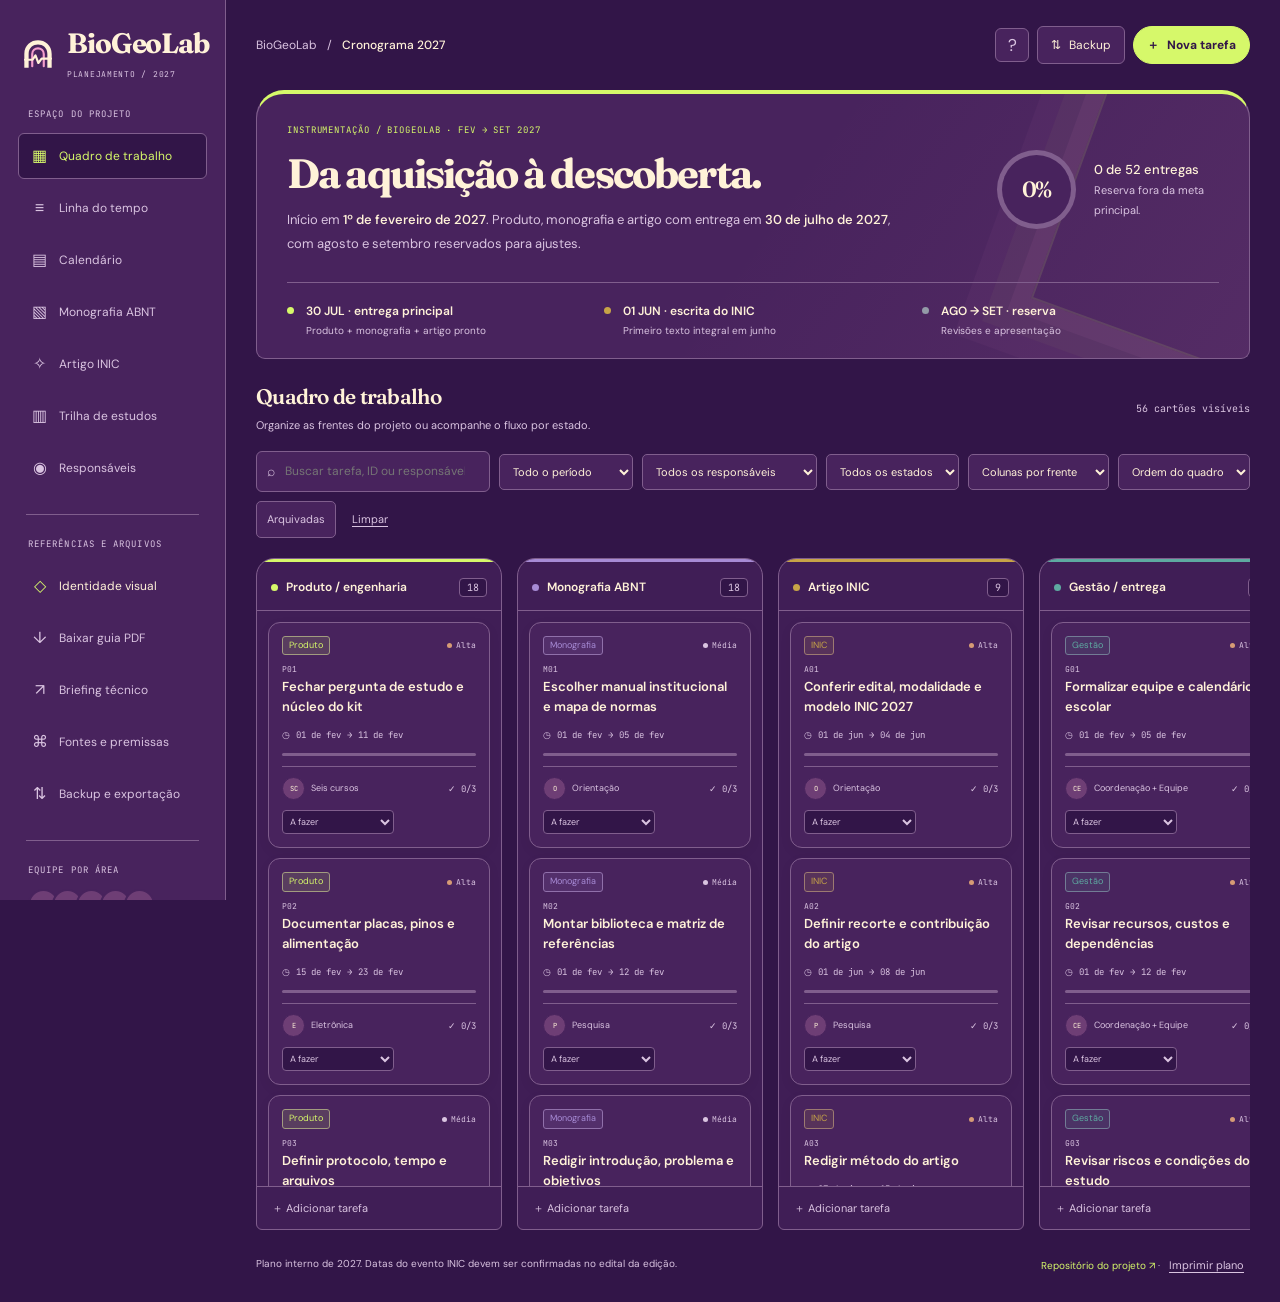
==== commit e06ff235: "feat: publica identidade visual BioGeoLab para os TCCs 2027 Adiciona manual de 28 páginas, guia nave" ====
--- a/index.html
+++ b/index.html
@@ -1,8 +1,8 @@
-<!doctype html><html lang="pt-BR"><head><meta charset="utf-8"><meta name="viewport" content="width=device-width,initial-scale=1"><meta name="theme-color" content="#21102f"><meta name="description" content="BioGeoLab — cronograma interativo, monografia ABNT e artigo INIC. Entrega em julho de 2027 e reserva até setembro."><title>BioGeoLab · Cronograma 2027</title><style>
+<!doctype html><html lang="pt-BR"><head><meta charset="utf-8"><meta name="viewport" content="width=device-width,initial-scale=1"><meta name="theme-color" content="#321548"><meta name="description" content="BioGeoLab — cronograma interativo, monografia ABNT e artigo INIC. Entrega em julho de 2027 e reserva até setembro."><title>BioGeoLab · Cronograma 2027</title><style>
 @font-face{font-family:'Fraunces';font-style:normal;font-weight:100 900;font-display:swap;src:url([data-uri]) format('woff')}
 @font-face{font-family:'DM Sans';font-style:normal;font-weight:100 1000;font-display:swap;src:url([data-uri]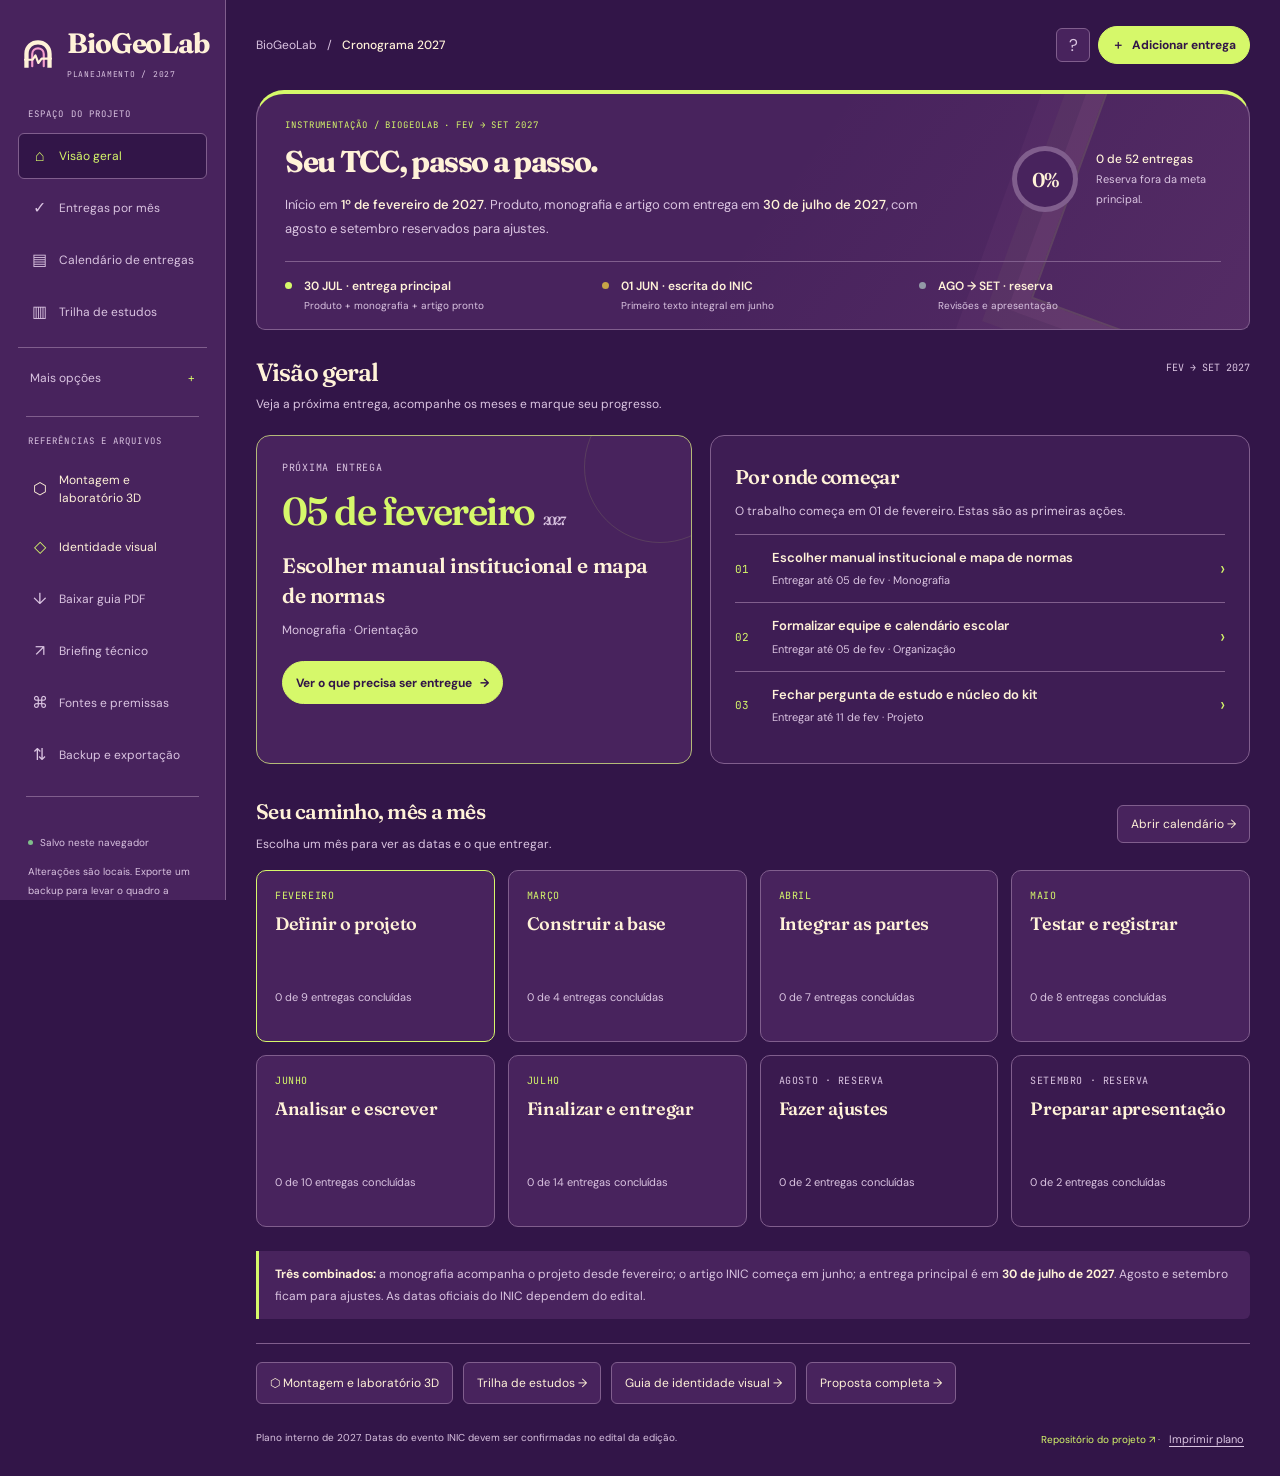
==== commit 1aa23d76: "Adiciona laboratório 3D e simplifica cronograma de 2027" ====
--- a/index.html
+++ b/index.html
@@ -11,6 +11,14 @@
 .study-hero{border:1px solid var(--line);background:var(--panel);border-radius:10px;padding:28px;display:grid;grid-template-columns:1fr 180px;gap:35px;position:relative;overflow:hidden}.study-hero h3{font-size:32px;line-height:1.2;margin:0 0 15px;max-width:650px}.study-hero p{font-size:13px;color:var(--muted);max-width:620px;line-height:1.9;margin:0}.study-stats{display:flex;flex-wrap:wrap;gap:21px;margin-top:23px;color:var(--muted);font-size:11px}.study-stats b{font:20px var(--display);font-weight:600;color:var(--ink);margin-right:5px}.study-progress{border-left:1px solid var(--line);padding-left:26px;display:flex;flex-direction:column;justify-content:center}.study-progress strong{font:41px var(--display);color:var(--accent);letter-spacing:-.04em}.study-progress small{font:10px var(--mono);color:var(--muted);margin:5px 0 14px}.study-progress [role=progressbar]{height:4px;background:var(--line);border-radius:4px;overflow:hidden}.study-progress i{height:100%;display:block;background:var(--accent)}.study-progress>span{font-size:10px;color:var(--muted);line-height:1.8;margin-top:14px}.study-toolbar{display:flex;justify-content:space-between;gap:20px;align-items:center;margin:24px 0 15px}.study-toolbar nav{display:flex;gap:8px;flex-wrap:wrap}.study-filters{display:flex;gap:16px;align-items:center;flex-wrap:wrap;margin:0 0 20px}.study-filters .search{max-width:350px}.study-filters select{padding:8px 10px;background:var(--panel);border:1px solid var(--line);border-radius:5px;font-size:11px}.study-route{list-style:none;padding:0;margin:0;display:grid;gap:13px}.study-module{border:1px solid var(--line);border-radius:8px;background:var(--panel);overflow:hidden}.study-module summary{display:flex;gap:19px;align-items:center;padding:23px;cursor:pointer;list-style:none}.study-module summary::-webkit-details-marker{display:none}.study-module summary:focus-visible{outline:2px solid var(--accent);outline-offset:-4px}.study-step{font:16px var(--mono);color:var(--accent);background:var(--bg);width:44px;height:44px;display:grid;place-items:center;border:1px solid var(--line);border-radius:7px;flex-shrink:0}.study-module-title{flex:1;min-width:0}.study-module-title small{font:9px/1.6 var(--mono);color:var(--muted);display:block;margin-bottom:7px}.study-module-title b{font:600 18px/1.4 var(--display);letter-spacing:-.025em}.study-module-state{font-size:10px;color:var(--muted);white-space:nowrap}.study-module.studied .study-module-state{color:var(--accent)}.study-module[open] summary{border-bottom:1px solid var(--line)}.study-module-body{padding:23px 27px}.study-module-columns{display:grid;grid-template-columns:1fr 1fr;gap:35px}.study-module-body h4{font-size:15px;margin:0 0 11px;letter-spacing:-.02em}.study-module-body h4:not(:first-child){margin-top:24px}.study-module-body ul{padding-left:17px;margin:0;font-size:12px;color:var(--muted);line-height:2}.study-module-body p{font-size:12px;color:var(--muted);line-height:1.9;margin:0}.study-checks li::marker{color:var(--accent)}.study-source{display:flex;align-items:center;justify-content:space-between;gap:16px;padding:11px 13px;background:var(--bg);border:1px solid var(--line);border-radius:5px;margin-bottom:8px;transition:border-color .15s}.study-source:hover{border-color:var(--accent)}.study-source b{font-size:11px;font-weight:600;line-height:1.6;display:block}.study-source small{font-size:9px;color:var(--muted);line-height:1.8;display:block;margin-top:2px}.study-source>span:last-child{color:var(--accent);font-size:16px}.study-task-links{display:flex;flex-wrap:wrap;gap:6px}.study-task-links .btn{padding:5px 8px;font:9px var(--mono)}.study-file-links{display:grid;gap:9px;justify-items:start}.study-file-links button{text-align:left;font-size:11px;overflow-wrap:anywhere}.study-module-body footer{display:flex;justify-content:space-between;gap:20px;border-top:1px solid var(--line);padding-top:18px;margin-top:23px;font-size:10px;color:var(--muted);align-items:center}.study-module-body footer label{display:flex;gap:9px;align-items:center;color:var(--ink);font-size:11px;cursor:pointer}.study-module-body input[type=checkbox]{width:17px;height:17px;accent-color:var(--accent)}.study-help{font-size:12px;line-height:1.9;color:var(--muted);max-width:850px;margin:0 0 22px}.study-resource-grid,.study-hardware-grid,.study-file-grid{display:grid;grid-template-columns:repeat(2,minmax(0,1fr));gap:15px}.study-resource-card,.study-hardware,.study-file{border:1px solid var(--line);border-radius:7px;padding:23px;background:var(--panel);min-width:0}.study-resource-card h3,.study-hardware h3,.study-file h3{font-size:21px;line-height:1.3;margin:0 0 13px;overflow-wrap:anywhere}.study-resource-card p,.study-hardware p{font-size:12px;color:var(--muted);line-height:1.9;margin:0 0 16px}.study-resource-card small,.study-hardware small{display:block;color:var(--muted);font-size:10px;line-height:1.8}.study-check-date{display:block;font:8px/1.9 var(--mono);color:var(--muted);margin:11px 0 19px}.study-hardware .study-compat{font-size:11px;border-left:2px solid var(--second);padding-left:11px;margin-top:16px;margin-bottom:12px}.study-hardware a{font-size:11px;color:var(--accent);text-decoration:underline;text-underline-offset:3px}.study-drive{border:1px solid var(--line);border-left:3px solid var(--inic);border-radius:7px;background:var(--panel);padding:26px;margin-top:24px}.study-drive h3{font-size:27px;line-height:1.3;margin:0 0 15px}.study-drive p{font-size:12px;color:var(--muted);line-height:1.9;margin:0;max-width:800px}.study-keywords{display:flex;flex-wrap:wrap;gap:8px;margin:22px 0}.study-keywords span{font-size:10px;border:1px solid var(--line);padding:5px 9px;border-radius:4px;background:var(--bg)}.study-drive footer{display:flex;justify-content:space-between;align-items:center;gap:20px;font-size:10px;color:var(--muted)}.study-file>div{display:flex;justify-content:space-between;align-items:center;margin-bottom:20px}.study-file code{font:9px var(--mono);color:var(--accent);padding:4px 7px;border:1px solid var(--line);border-radius:4px}.study-file>div span{font:9px var(--mono);color:var(--muted)}.study-file h3{font-size:18px;line-height:1.5}.study-file details{margin-top:18px;font-size:11px;color:var(--muted)}.study-file details summary{cursor:pointer}.study-file pre{font:9px/1.8 var(--mono);background:var(--bg);border:1px solid var(--line);padding:12px;overflow:auto;max-height:280px;border-radius:5px;white-space:pre;tab-size:2}.study-backup{display:flex;gap:25px;align-items:center;justify-content:space-between;border-top:1px solid var(--line);padding:24px 0 10px;margin-top:25px}.study-backup h3{font-size:21px;margin:0 0 11px}.study-backup p{font-size:11px;line-height:1.9;color:var(--muted);max-width:620px;margin:0}.study-backup>div:last-child{display:flex;flex-wrap:wrap;gap:8px;justify-content:flex-end;min-width:260px}.sidebar{overflow-y:auto;scrollbar-width:thin;scrollbar-color:var(--line) transparent}.study-hero .eyebrow{font-size:9px}.study-resource-card .btn{margin-top:auto}
 @media(max-width:1100px){.study-toolbar{align-items:flex-start}.study-module-columns{gap:24px}.study-backup{align-items:flex-start}.study-backup>div:last-child{min-width:220px}.study-stats{gap:15px}.study-hero h3{font-size:29px}.study-module-state{font-size:9px}}
 @media(max-width:760px){.study-hero{grid-template-columns:1fr;padding:24px;gap:23px}.study-hero h3{font-size:29px}.study-progress{border-left:0;border-top:1px solid var(--line);padding:20px 0 0}.study-progress strong{font-size:31px}.study-progress>span{font-size:11px}.study-stats{gap:16px;font-size:11px}.study-stats b{font-size:19px}.study-toolbar{display:block}.study-toolbar nav{display:grid;grid-template-columns:1fr 1fr;gap:8px;margin-bottom:12px}.study-toolbar>.btn{width:100%}.study-filters{gap:12px}.study-filters .search{max-width:none;flex-basis:100%}.study-filters select{font-size:12px;max-width:100%}.study-module summary{padding:19px 16px;gap:13px;flex-wrap:wrap}.study-step{width:34px;height:37px;font-size:13px}.study-module-title b{font-size:18px}.study-module-title small{font-size:9px;line-height:1.8}.study-module-state{margin-left:47px;font-size:10px}.study-module-body{padding:22px}.study-module-columns{grid-template-columns:1fr;gap:26px}.study-module-body h4{font-size:17px}.study-module-body ul,.study-module-body p{font-size:13px}.study-source b{font-size:12px}.study-source small{font-size:10px}.study-source{padding:13px}.study-module-body footer{display:block;font-size:11px}.study-module-body footer label{margin-top:17px;font-size:12px;line-height:1.8}.study-resource-grid,.study-hardware-grid,.study-file-grid{grid-template-columns:1fr}.study-resource-card,.study-hardware,.study-file{padding:24px}.study-resource-card h3,.study-hardware h3{font-size:23px}.study-resource-card p,.study-hardware p{font-size:13px}.study-resource-card small,.study-hardware small{font-size:11px}.study-check-date{font-size:9px}.study-help{font-size:13px}.study-drive{padding:24px}.study-drive p{font-size:13px}.study-drive footer{display:block;font-size:11px;line-height:1.8}.study-drive footer .btn{margin-top:17px}.study-keywords span{font-size:11px}.study-backup{display:block}.study-backup p{font-size:12px}.study-backup>div:last-child{justify-content:flex-start;margin-top:20px}.study-file h3{font-size:19px}.study-file details{font-size:12px}.study-file pre{font-size:10px}.study-file-links button{font-size:12px}}
+
+.calendar-board .calendar-toolbar h3,.delivery-month-head h3{text-transform:none}.calendar-board .calendar-toolbar h3::first-letter,.delivery-month-head h3::first-letter{text-transform:uppercase}
+/* SIMPLE_SCHEDULE_V1 — the original task model and stored progress are retained. */
+.sidebar{overflow-y:auto;scrollbar-width:thin;scrollbar-color:var(--line) transparent}.side-team,.side-team-label{display:none}.brand{margin-bottom:25px}.side-divider{margin:18px 8px}.side-nav button,.side-nav a{font-size:12px;min-height:43px}.simple-more{margin-top:12px;border-top:1px solid var(--line);padding-top:10px}.simple-more>summary{padding:10px 12px;font-size:12px;color:var(--muted);cursor:pointer;list-style:none}.simple-more>summary::after{content:'+';float:right;color:var(--accent)}.simple-more[open]>summary::after{content:'−'}.simple-more .side-nav{padding-top:5px}.top-actions .backup-btn{display:none}.hero{padding:24px 28px 0;margin-bottom:26px}.hero h1,body[data-theme=esp32] .hero h1{font-size:30px;line-height:1.25}.hero-description{font-size:13px;max-width:670px}.hero .eyebrow{margin-bottom:10px}.milestone-strip{margin-top:20px;padding:15px 0;gap:15px}.progress-info strong{font-size:12px}.progress-ring{width:66px;height:66px}.progress-ring b{font-size:20px}.workspace-head{align-items:flex-start;margin-bottom:20px}.workspace-head h2{font-size:25px}.view-caption{font-size:12px;max-width:760px}.view-count{padding-top:5px}.simple-summary{display:grid;grid-template-columns:1.05fr 1.3fr;gap:18px;margin-bottom:30px}.next-delivery{border:1px solid color-mix(in srgb,var(--accent) 60%,var(--line));border-radius:14px;padding:25px;background:var(--panel);position:relative;overflow:hidden}.next-delivery::after{content:'';position:absolute;right:-45px;top:-45px;width:150px;height:150px;border:1px solid var(--accent);border-radius:50%;opacity:.12;pointer-events:none}.simple-kicker{font:10px var(--mono);letter-spacing:.07em;text-transform:uppercase;color:var(--muted);display:block;margin-bottom:14px}.next-date{font:600 39px/1.2 var(--display);color:var(--accent);letter-spacing:-.04em;display:block}.next-year{font-size:12px;color:var(--muted);margin-left:8px}.next-delivery h3{font-size:21px;line-height:1.45;margin:15px 0 10px;letter-spacing:-.02em}.next-delivery p{font-size:12px;line-height:1.8;color:var(--muted);margin:0 0 19px}.next-delivery .btn{min-height:43px}.simple-now{border:1px solid var(--line);border-radius:14px;padding:24px;background:color-mix(in srgb,var(--panel) 55%,var(--bg))}.simple-now h3{font-size:20px;margin:0 0 7px}.simple-now>p{font-size:12px;color:var(--muted);margin:0 0 13px}.next-task{display:grid;grid-template-columns:25px 1fr auto;align-items:center;gap:12px;padding:13px 0;background:none;border-top:1px solid var(--line);width:100%;text-align:left}.next-task:hover .next-task-title{text-decoration:underline;text-underline-offset:3px}.next-task-number{font:11px var(--mono);color:var(--accent)}.next-task-title{font-size:13px;line-height:1.55;color:var(--ink);font-weight:600}.next-task small{display:block;font-size:11px;font-weight:400;color:var(--muted);margin-top:4px}.next-task-arrow{font-size:19px;color:var(--accent)}.simple-section-head{display:flex;justify-content:space-between;align-items:center;gap:18px;margin:0 0 15px}.simple-section-head h3{font-size:21px;margin:0}.simple-section-head p{font-size:12px;color:var(--muted);margin:5px 0 0}.simple-section-head .btn{flex-shrink:0}.month-plan{display:grid;grid-template-columns:repeat(4,minmax(0,1fr));gap:13px;margin-bottom:24px}.month-card{display:flex;flex-direction:column;min-width:0;min-height:172px;text-align:left;background:var(--panel);border:1px solid var(--line);border-radius:10px;padding:18px;transition:border-color .15s,transform .15s}.month-card:hover{border-color:var(--accent);transform:translateY(-2px)}.month-card.current{border-color:var(--accent)}.month-card.reserve{background:color-mix(in srgb,var(--panel) 35%,var(--bg))}.month-card .month-name{font:10px var(--mono);text-transform:uppercase;letter-spacing:.06em;color:var(--accent)}.month-card.reserve .month-name{color:var(--muted)}.month-card b{font:600 18px/1.3 var(--display);letter-spacing:-.02em;margin:10px 0 9px}.month-card small{font-size:11px;color:var(--muted);line-height:1.6;margin-top:auto}.month-card .mini-progress{height:3px;border-radius:3px;background:var(--line);margin-top:13px;overflow:hidden}.mini-progress i{display:block;height:100%;background:var(--accent)}.simple-links{display:flex;flex-wrap:wrap;align-items:center;gap:10px;padding:18px 0;border-top:1px solid var(--line);margin-top:10px}.simple-links .btn{font-size:12px;min-height:42px}.simple-note{border-left:3px solid var(--accent);padding:12px 16px;margin:15px 0 24px;color:var(--muted);background:var(--panel);font-size:12px;line-height:1.85;border-radius:0 6px 6px 0}.simple-note b{color:var(--ink)}.simple-toolbar{display:flex;flex-wrap:wrap;gap:16px;justify-content:space-between;align-items:center;padding:15px 17px;border:1px solid var(--line);border-radius:9px;background:var(--panel);margin-bottom:17px}.simple-toolbar label{font-size:12px;display:flex;gap:10px;align-items:center;color:var(--muted)}.simple-toolbar select{background:var(--bg);border:1px solid var(--line);border-radius:6px;padding:8px 10px;font-size:12px;max-width:100%;color:var(--ink)}.simple-toolbar input[type=checkbox],.delivery-check input{accent-color:var(--accent);width:17px;height:17px;flex-shrink:0}.month-picker{display:flex;flex-wrap:wrap;gap:7px;margin-bottom:22px}.month-picker button{border:1px solid var(--line);background:var(--panel);color:var(--muted);font-size:12px;padding:8px 13px;border-radius:6px;min-height:40px}.month-picker button[aria-pressed=true]{background:var(--accent);border-color:var(--accent);color:var(--bg);font-weight:700}.delivery-month-head{display:flex;justify-content:space-between;align-items:center;gap:20px;margin:0 0 17px}.delivery-month-head h3{font-size:25px;text-transform:capitalize;margin:0}.delivery-month-head p{font-size:12px;color:var(--muted);margin:5px 0 0}.delivery-row{display:grid;grid-template-columns:51px minmax(0,1fr) auto 16px;gap:16px;align-items:center;width:100%;padding:17px 18px;text-align:left;background:var(--panel);border:1px solid var(--line);border-radius:8px;margin-bottom:10px;min-width:0}.delivery-row:hover{border-color:var(--accent)}.delivery-row .due-badge{font:600 21px/1.1 var(--display);text-align:center;color:var(--ink);padding:8px 0;border-right:1px solid var(--line)}.due-badge small{display:block;font:9px var(--mono);text-transform:uppercase;color:var(--muted);margin-top:5px}.delivery-row .delivery-title{display:block;font:600 14px/1.5 var(--body);letter-spacing:0;margin:0 0 4px}.delivery-row .delivery-subtitle{display:block;font-size:11px;color:var(--muted);margin:0;line-height:1.7}.delivery-row .row-arrow{color:var(--accent);font-size:20px}.delivery-state{font-size:10px;color:var(--muted);border:1px solid var(--line);border-radius:20px;padding:4px 9px;white-space:nowrap;line-height:1.5}.delivery-state.done{color:var(--second);border-color:color-mix(in srgb,var(--second) 50%,var(--line))}.delivery-state.late{color:var(--accent);border-color:var(--accent)}.delivery-state.doing,.delivery-state.review{color:var(--accent)}.delivery-state.blocked{color:var(--ink);border-style:dashed}.delivery-group-title{font-size:13px;margin:23px 0 11px;color:var(--muted);font-family:var(--body);letter-spacing:0}.simple-calendar{display:grid;grid-template-columns:minmax(300px,.9fr) minmax(0,1.2fr);gap:24px;align-items:start}.calendar-board{padding:20px;border:1px solid var(--line);border-radius:12px;background:var(--panel);position:sticky;top:20px}.calendar-board .calendar-toolbar{margin-bottom:17px;gap:10px}.calendar-board .calendar-toolbar h3{font-size:21px}.calendar-board .calendar-nav{gap:6px}.calendar-board .icon-button{min-width:37px;min-height:37px}.compact-calendar{display:grid;grid-template-columns:repeat(7,minmax(0,1fr));gap:5px}.compact-weekday{font:9px var(--mono);text-align:center;color:var(--muted);padding:8px 0 11px}.compact-day{position:relative;aspect-ratio:1;display:flex;flex-direction:column;align-items:center;justify-content:center;gap:4px;border:1px solid transparent;border-radius:7px;background:transparent;font-size:12px;color:var(--muted);min-width:0}.compact-day.outside{opacity:.35}.compact-day.with-delivery{border-color:var(--line);background:var(--bg);color:var(--ink);font-weight:700}.compact-day[aria-pressed=true]{border-color:var(--accent);background:var(--accent);color:var(--bg)}.compact-day.is-today::after{content:'';position:absolute;inset:3px;border:1px dashed currentColor;border-radius:4px;opacity:.6}.date-dots{height:4px;display:flex;gap:2px;align-items:center}.date-dots i{width:4px;height:4px;border-radius:50%;background:var(--accent)}.compact-day[aria-pressed=true] .date-dots i{background:var(--bg)}.calendar-tip{margin:17px 0 12px;color:var(--muted);font-size:11px;line-height:1.8}.calendar-legend-dot{display:inline-block;width:5px;height:5px;border-radius:50%;background:var(--accent);margin-right:5px}.calendar-reset{background:none;color:var(--accent);padding:6px 0;font-size:12px;text-decoration:underline;text-underline-offset:4px}.calendar-agenda h3{font-size:21px;margin:0 0 5px}.calendar-agenda>p{font-size:12px;color:var(--muted);margin:0 0 17px}.calendar-agenda .delivery-row{grid-template-columns:43px minmax(0,1fr) 15px;gap:11px;padding:14px 13px}.calendar-agenda .delivery-row .delivery-state{grid-column:2;justify-self:start;grid-row:2}.calendar-agenda .delivery-row .row-arrow{grid-column:3;grid-row:1}.calendar-agenda .due-badge{align-self:start}.calendar-agenda .delivery-row .delivery-title{display:block;font-size:13px}.calendar-agenda .delivery-row .delivery-subtitle{display:block;font-size:10px}.delivery-simple{max-width:700px}.delivery-dialog-body{padding:24px}.delivery-dialog-title{font-size:27px!important;line-height:1.35!important;margin:5px 0 13px!important}.delivery-meta{display:flex;gap:8px;flex-wrap:wrap;margin-bottom:20px;color:var(--muted);font-size:12px}.delivery-meta span{background:var(--bg);border:1px solid var(--line);border-radius:6px;padding:6px 10px}.delivery-description{font-size:13px;line-height:1.9;color:var(--muted);margin:0 0 20px}.delivery-checklist{border-top:1px solid var(--line);padding-top:18px;margin-top:14px}.delivery-checklist h3{font-size:17px;margin:0 0 12px}.delivery-check{display:flex;align-items:flex-start;gap:12px;padding:12px;border:1px solid var(--line);background:var(--bg);border-radius:7px;font-size:13px;line-height:1.75;margin:8px 0;cursor:pointer}.delivery-check input{margin:4px 0 0}.delivery-check.checked span{color:var(--muted);text-decoration:line-through}.delivery-dependencies{border:1px solid var(--line);border-radius:7px;padding:15px;margin-top:18px}.delivery-dependencies h4{font:600 13px var(--body);margin:0 0 8px;letter-spacing:0}.delivery-dependencies button{display:block;text-align:left;width:100%;font-size:12px;line-height:1.7;background:none;color:var(--accent);padding:5px 0}.delivery-detail-note{font-size:12px;line-height:1.9;color:var(--muted);white-space:pre-wrap;padding:15px 0 0}.delivery-simple .dialog-footer{align-items:center;gap:12px;flex-wrap:wrap}.delivery-simple .dialog-footer .btn{font-size:12px;min-height:42px}.delivery-save-hint{font-size:11px;color:var(--muted);margin-top:12px}.delivery-error{font-size:12px;color:var(--accent);line-height:1.8;margin:12px 0 0}.simple-empty{padding:30px 20px;border:1px dashed var(--line);border-radius:10px;text-align:center;color:var(--muted);font-size:13px;line-height:1.85}.simple-empty h4{color:var(--ink);font-size:19px;margin:0 0 7px}.simple-empty .btn{margin-top:13px}.simple-help h3{font-size:21px;margin-top:20px}.simple-help ol{padding-left:20px;color:var(--muted);font-size:14px;line-height:1.9}.simple-help li+li{margin-top:10px}
+@media(min-width:1500px){.simple-summary{grid-template-columns:.85fr 1.2fr}.month-card{min-height:180px}.simple-calendar{grid-template-columns:400px minmax(0,1fr)}}
+@media(max-width:1150px){.month-plan{grid-template-columns:repeat(2,minmax(0,1fr))}.simple-calendar{grid-template-columns:minmax(0,1fr)}.calendar-board{position:static;max-width:none}.compact-day{aspect-ratio:auto;min-height:46px}.calendar-agenda .delivery-row{grid-template-columns:45px minmax(0,1fr) auto 15px}.calendar-agenda .delivery-row .delivery-state{grid-row:1;grid-column:3}.calendar-agenda .delivery-row .row-arrow{grid-row:1;grid-column:4}.hero-main{align-items:flex-start}.simple-summary{grid-template-columns:1fr}.next-delivery{display:grid;grid-template-columns:1fr auto;column-gap:20px;padding:22px}.next-delivery .simple-kicker{grid-column:1/-1}.next-delivery .next-date{grid-column:1}.next-delivery h3{grid-column:1;margin:10px 0}.next-delivery p{grid-column:1;margin:0}.next-delivery .btn{grid-column:2;grid-row:2/5;align-self:center}.next-delivery .next-year{font-size:11px}.simple-now{padding:20px}.next-task{padding:12px 0}}
+@media(max-width:760px){.sidebar{width:270px}.main{padding:18px 15px 25px}.hero{padding:20px 19px 0}.hero h1,body[data-theme=esp32] .hero h1{font-size:25px}.hero-description{font-size:12px}.hero-main{gap:10px}.progress-ring{width:52px;height:52px}.progress-ring b{font-size:16px}.milestone-strip{grid-template-columns:1fr;gap:8px;margin-top:16px;padding:13px 0}.milestone b{font-size:11px}.milestone small{font-size:10px}.workspace-head h2{font-size:23px}.workspace-head{gap:15px}.view-count{font-size:9px;max-width:95px}.view-caption{font-size:12px;max-width:none}.next-delivery{display:block;padding:21px}.next-date{font-size:35px}.next-delivery h3{font-size:20px;margin:12px 0 8px}.next-delivery p{margin:0 0 16px}.next-delivery .btn{min-height:43px;width:100%}.simple-now{padding:19px}.simple-now h3{font-size:20px}.next-task{gap:10px;grid-template-columns:21px 1fr 14px;padding:13px 0}.next-task-title{font-size:13px}.next-task small{font-size:10px}.simple-section-head{align-items:flex-start}.simple-section-head h3{font-size:21px}.simple-section-head .btn{font-size:10px;padding:8px 9px;max-width:115px}.month-plan{gap:10px}.month-card{min-height:165px;padding:15px}.month-card b{font-size:17px;line-height:1.35}.month-card small{font-size:10px}.simple-links{gap:8px}.simple-links .btn{width:100%;justify-content:flex-start;padding:12px 14px}.simple-toolbar{gap:12px;padding:13px}.simple-toolbar label{font-size:11px}.simple-toolbar select{font-size:12px;max-width:185px}.month-picker{gap:6px}.month-picker button{padding:8px 10px;font-size:11px;flex:1 0 18%}.delivery-month-head{align-items:flex-start;gap:12px}.delivery-month-head h3{font-size:23px}.delivery-month-head p{font-size:11px}.delivery-month-head .btn{font-size:10px;padding:8px 10px;max-width:105px;min-height:42px}.delivery-row{grid-template-columns:43px minmax(0,1fr) 13px;gap:11px;padding:14px 12px}.delivery-row .due-badge{font-size:20px}.delivery-row .delivery-title{display:block;font-size:13px}.delivery-row .delivery-subtitle{display:block;font-size:10px}.delivery-row .delivery-state{grid-column:2;grid-row:2;justify-self:start}.delivery-row .row-arrow{grid-column:3;grid-row:1}.calendar-board{padding:16px}.calendar-board .calendar-toolbar h3{font-size:20px}.compact-calendar{gap:3px}.compact-day{min-height:43px;font-size:12px}.calendar-agenda .delivery-row{grid-template-columns:43px minmax(0,1fr) 13px}.calendar-agenda .delivery-row .delivery-state{grid-column:2;grid-row:2}.calendar-agenda .delivery-row .row-arrow{grid-column:3;grid-row:1}.simple-calendar{gap:22px}.delivery-dialog-body{padding:20px}.delivery-dialog-title{font-size:23px!important}.delivery-meta{gap:6px;font-size:11px}.delivery-check{font-size:13px;padding:11px}.delivery-simple .dialog-footer{padding:16px 20px}.delivery-simple .dialog-footer .archive-button{width:100%;text-align:left;margin-bottom:3px}.delivery-simple .dialog-footer>div{width:100%;display:flex;gap:8px}.delivery-simple .dialog-footer .btn{flex:1;font-size:11px}.simple-note{font-size:11px}.simple-summary{margin-bottom:25px}}
+@media(prefers-reduced-motion:reduce){.month-card{transition:none}}
 
 </style><!-- EMBEDDED FONT LICENSES / SIL OPEN FONT LICENSE 1.1
 Copyright 2018 The Fraunces Project Authors (https://github.com/undercasetype/Fraunces)
@@ -317,10 +325,11 @@
 .hero:after{width:270px;height:420px;right:-120px;top:-160px;border-radius:160px 160px 0 0;border:2px solid color-mix(in srgb,var(--accent) 12%,transparent);box-shadow:0 0 0 18px color-mix(in srgb,var(--second) 5%,transparent),0 0 0 38px color-mix(in srgb,var(--accent) 3%,transparent),0 0 0 60px color-mix(in srgb,var(--second) 3%,transparent);transform:rotate(20deg)}
 .hero h1{font-weight:700;letter-spacing:-.045em;font-size:38px}.kanban-column{border-radius:18px 18px 6px 6px}.column-head{border-top:3px solid var(--col)}.card{border-radius:12px}.btn.primary{border-radius:999px}.brand{font-size:24px}
 @media(max-width:650px){.hero h1{font-size:30px}}
-</style></head><body data-theme="esp32"><a class="skip" href="#main">Pular para o quadro</a><noscript>Ative o JavaScript para usar o cronograma interativo. O briefing continua disponível em briefing.html.</noscript><div class="app"><button class="sidebar-scrim" id="sidebarScrim" aria-label="Fechar navegação"></button><aside class="sidebar" id="sidebar"><a href="./" class="brand"><span class="brand-mark"><svg aria-hidden="true" focusable="false" xmlns="http://www.w3.org/2000/svg" viewBox="0 0 100 100" aria-labelledby="title"><path d="M12 88V50C12-1 88-1 88 50V88H76V50C76 15 24 15 24 50V88Z" fill="#FFF2D8"/><path d="M34 84V50C34 29 66 29 66 50V84" fill="none" stroke="#F39DCB" stroke-width="6" stroke-linecap="round"/><path d="M14 66H35L43 54 51 75 60 63H86" fill="none" stroke="#FFF2D8" stroke-width="6" stroke-linejoin="round" stroke-linecap="round"/></svg>
-</span><span>BioGeoLab<small>PLANEJAMENTO / 2027</small></span></a><span class="side-label">Espaço do projeto</span><nav class="side-nav" aria-label="Navegação do cronograma"><button data-view="board" class="active" aria-current="page"><span aria-hidden="true">▦</span>Quadro de trabalho</button><button data-view="timeline"><span aria-hidden="true">≡</span>Linha do tempo</button><button data-view="calendar"><span aria-hidden="true">▤</span>Calendário</button><button data-view="monografia"><span aria-hidden="true">▧</span>Monografia ABNT</button><button data-view="inic"><span aria-hidden="true">✧</span>Artigo INIC</button><button data-view="study"><span aria-hidden="true">▥</span>Trilha de estudos</button><button data-view="team"><span aria-hidden="true">◉</span>Responsáveis</button></nav><div class="side-divider"></div><span class="side-label">Referências e arquivos</span><nav class="side-nav" aria-label="Documentação e dados"><a href="identidade-visual/" class="identity-link"><span class="identity-nav-icon" aria-hidden="true">◇</span>Identidade visual</a><a href="identidade-visual/guia-identidade-visual.pdf" class="identity-pdf"><span aria-hidden="true">↓</span>Baixar guia PDF</a><a href="briefing.html"><span aria-hidden="true">↗</span>Briefing técnico</a><button data-view="sources"><span aria-hidden="true">⌘</span>Fontes e premissas</button><button data-view="settings"><span aria-hidden="true">⇅</span>Backup e exportação</button></nav><div class="side-divider"></div><span class="side-label">Equipe por área</span><div class="side-team" id="sideTeam"></div><div class="side-foot"><div class="save-state"><i id="saveDot"></i><span id="saveState">Salvo neste navegador</span></div><p>Alterações são locais. Exporte um backup para levar o quadro a outro dispositivo.</p></div></aside><main class="main" id="main"><header class="topbar"><div class="breadcrumbs"><button class="icon-button mobile-menu" id="mobileMenu" aria-controls="sidebar" aria-expanded="false" aria-label="Abrir navegação">☰</button><span class="breadcrumb-project">BioGeoLab</span><span class="breadcrumb-slash">/</span><strong>Cronograma 2027</strong></div><div class="top-actions"><button class="icon-button help-btn" id="helpButton" aria-label="Como usar o cronograma">?</button><button class="btn backup-btn" data-view="settings"><span aria-hidden="true">⇅</span>Backup</button><button class="btn primary" id="newTask"><span aria-hidden="true">＋</span>Nova tarefa</button></div></header><section class="hero" aria-labelledby="heroTitle"><div class="hero-main"><div><span class="eyebrow">INSTRUMENTAÇÃO / BIOGEOLAB · FEV → SET 2027</span><h1 id="heroTitle">Da aquisição à descoberta.</h1><p class="hero-description">Início em <strong>1º de fevereiro de 2027</strong>. Produto, monografia e artigo com entrega em <strong>30 de julho de 2027</strong>, com agosto e setembro reservados para ajustes.</p></div><div class="progress-summary"><div class="progress-ring" id="progressRing" style="--progress:0" role="img" aria-label="Progresso do plano"><b id="progressPercent">0%</b></div><div class="progress-info"><strong id="progressText">0 de 0 entregas</strong><span id="progressHint">Reserva fora da meta principal.</span></div></div></div><div class="milestone-strip"><div class="milestone"><i class="milestone-dot"></i><div><b>30 JUL · entrega principal</b><small>Produto + monografia + artigo pronto</small></div></div><div class="milestone"><i class="milestone-dot"></i><div><b>01 JUN · escrita do INIC</b><small>Primeiro texto integral em junho</small></div></div><div class="milestone"><i class="milestone-dot"></i><div><b>AGO → SET · reserva</b><small>Revisões e apresentação</small></div></div></div></section><section aria-labelledby="viewTitle"><div class="workspace-head"><div><h2 id="viewTitle">Quadro de trabalho</h2><p class="view-caption" id="viewCaption">Arraste cartões entre as listas ou use os controles de cada tarefa.</p></div><span class="view-count" id="viewCount"></span></div><div class="filters" id="filters"><label class="search"><span aria-hidden="true">⌕</span><span class="sr-only">Buscar tarefa, ID ou responsável</span><input id="searchInput" type="search" placeholder="Buscar tarefa, ID ou responsável…"></label><label class="sr-only" for="monthFilter">Filtrar período</label><select id="monthFilter"></select><label class="sr-only" for="ownerFilter">Filtrar responsável</label><select id="ownerFilter"></select><label class="sr-only" for="statusFilter">Filtrar estado</label><select id="statusFilter"><option value="">Todos os estados</option><option value="open">Somente abertas</option><option value="todo">A fazer</option><option value="doing">Em andamento</option><option value="review">Em revisão</option><option value="blocked">Bloqueadas</option><option value="done">Concluídas</option></select><div class="board-options"><label class="sr-only" for="groupBy">Organizar colunas</label><select id="groupBy"><option value="category">Colunas por frente</option><option value="status">Colunas por estado</option></select><label class="sr-only" for="sortBy">Ordenar tarefas</label><select id="sortBy"><option value="manual">Ordem do quadro</option><option value="due">Prazo de entrega</option><option value="priority">Prioridade</option></select></div><button class="filter-archive" id="archiveFilter" aria-pressed="false">Arquivadas</button><button class="filter-reset" id="clearFilters">Limpar</button></div><div id="workspace"></div><footer class="workspace-foot"><span>Plano interno de 2027. Datas do evento INIC devem ser confirmadas no edital da edição.</span><span><a href="https://github.com/perabru/biogeolab-esp32" target="_blank" rel="noopener noreferrer">Repositório do projeto ↗</a> · <button class="archive-button" id="printPlan">Imprimir plano</button></span></footer></section><div class="print-area" id="printArea"></div></main></div>
+</style></head><body data-theme="esp32"><a class="skip" href="#main">Pular para o cronograma</a><noscript>Ative o JavaScript para usar o cronograma interativo. O briefing continua disponível em briefing.html.</noscript><div class="app"><button class="sidebar-scrim" id="sidebarScrim" aria-label="Fechar navegação"></button><aside class="sidebar" id="sidebar"><a href="./" class="brand"><span class="brand-mark"><svg aria-hidden="true" focusable="false" xmlns="http://www.w3.org/2000/svg" viewBox="0 0 100 100" aria-labelledby="title"><path d="M12 88V50C12-1 88-1 88 50V88H76V50C76 15 24 15 24 50V88Z" fill="#FFF2D8"/><path d="M34 84V50C34 29 66 29 66 50V84" fill="none" stroke="#F39DCB" stroke-width="6" stroke-linecap="round"/><path d="M14 66H35L43 54 51 75 60 63H86" fill="none" stroke="#FFF2D8" stroke-width="6" stroke-linejoin="round" stroke-linecap="round"/></svg>
+</span><span>BioGeoLab<small>PLANEJAMENTO / 2027</small></span></a><span class="side-label">Espaço do projeto</span><nav class="side-nav" aria-label="Navegação do cronograma"><button data-view="overview" class="active" aria-current="page"><span aria-hidden="true">⌂</span>Visão geral</button><button data-view="deliveries"><span aria-hidden="true">✓</span>Entregas por mês</button><button data-view="calendar"><span aria-hidden="true">▤</span>Calendário de entregas</button><button data-view="study"><span aria-hidden="true">▥</span>Trilha de estudos</button></nav><details class="simple-more" id="advancedViews"><summary>Mais opções</summary><nav class="side-nav" aria-label="Organização detalhada"><button data-view="board"><span aria-hidden="true">▦</span>Quadro de tarefas</button><button data-view="timeline"><span aria-hidden="true">≡</span>Linha do tempo</button><button data-view="monografia"><span aria-hidden="true">▧</span>Monografia ABNT</button><button data-view="inic"><span aria-hidden="true">✧</span>Artigo INIC</button><button data-view="team"><span aria-hidden="true">◉</span>Responsáveis</button></nav></details><div class="side-divider"></div><span class="side-label">Referências e arquivos</span><nav class="side-nav" aria-label="Documentação e dados"><a href="laboratorio-3d/" class="identity-link"><span aria-hidden="true">⬡</span>Montagem e laboratório 3D</a><a href="identidade-visual/" class="identity-link"><span class="identity-nav-icon" aria-hidden="true">◇</span>Identidade visual</a><a href="identidade-visual/guia-identidade-visual.pdf" class="identity-pdf"><span aria-hidden="true">↓</span>Baixar guia PDF</a><a href="briefing.html"><span aria-hidden="true">↗</span>Briefing técnico</a><button data-view="sources"><span aria-hidden="true">⌘</span>Fontes e premissas</button><button data-view="settings"><span aria-hidden="true">⇅</span>Backup e exportação</button></nav><div class="side-divider"></div><span class="side-label side-team-label">Equipe por área</span><div class="side-team" id="sideTeam"></div><div class="side-foot"><div class="save-state"><i id="saveDot"></i><span id="saveState">Salvo neste navegador</span></div><p>Alterações são locais. Exporte um backup para levar o quadro a outro dispositivo.</p></div></aside><main class="main" id="main"><header class="topbar"><div class="breadcrumbs"><button class="icon-button mobile-menu" id="mobileMenu" aria-controls="sidebar" aria-expanded="false" aria-label="Abrir navegação">☰</button><span class="breadcrumb-project">BioGeoLab</span><span class="breadcrumb-slash">/</span><strong>Cronograma 2027</strong></div><div class="top-actions"><button class="icon-button help-btn" id="helpButton" aria-label="Como usar o cronograma">?</button><button class="btn backup-btn" data-view="settings"><span aria-hidden="true">⇅</span>Backup</button><button class="btn primary" id="newTask"><span aria-hidden="true">＋</span>Adicionar entrega</button></div></header><section class="hero" aria-labelledby="heroTitle"><div class="hero-main"><div><span class="eyebrow">INSTRUMENTAÇÃO / BIOGEOLAB · FEV → SET 2027</span><h1 id="heroTitle">Seu TCC, passo a passo.</h1><p class="hero-description">Início em <strong>1º de fevereiro de 2027</strong>. Produto, monografia e artigo com entrega em <strong>30 de julho de 2027</strong>, com agosto e setembro reservados para ajustes.</p></div><div class="progress-summary"><div class="progress-ring" id="progressRing" style="--progress:0" role="img" aria-label="Progresso do plano"><b id="progressPercent">0%</b></div><div class="progress-info"><strong id="progressText">0 de 0 entregas</strong><span id="progressHint">Reserva fora da meta principal.</span></div></div></div><div class="milestone-strip"><div class="milestone"><i class="milestone-dot"></i><div><b>30 JUL · entrega principal</b><small>Produto + monografia + artigo pronto</small></div></div><div class="milestone"><i class="milestone-dot"></i><div><b>01 JUN · escrita do INIC</b><small>Primeiro texto integral em junho</small></div></div><div class="milestone"><i class="milestone-dot"></i><div><b>AGO → SET · reserva</b><small>Revisões e apresentação</small></div></div></div></section><section aria-labelledby="viewTitle"><div class="workspace-head"><div><h2 id="viewTitle">Visão geral</h2><p class="view-caption" id="viewCaption">Veja a próxima entrega, acompanhe os meses e marque seu progresso.</p></div><span class="view-count" id="viewCount"></span></div><div class="filters" id="filters"><label class="search"><span aria-hidden="true">⌕</span><span class="sr-only">Buscar tarefa, ID ou responsável</span><input id="searchInput" type="search" placeholder="Buscar tarefa, ID ou responsável…"></label><label class="sr-only" for="monthFilter">Filtrar período</label><select id="monthFilter"></select><label class="sr-only" for="ownerFilter">Filtrar responsável</label><select id="ownerFilter"></select><label class="sr-only" for="statusFilter">Filtrar estado</label><select id="statusFilter"><option value="">Todos os estados</option><option value="open">Somente abertas</option><option value="todo">A fazer</option><option value="doing">Em andamento</option><option value="review">Em revisão</option><option value="blocked">Bloqueadas</option><option value="done">Concluídas</option></select><div class="board-options"><label class="sr-only" for="groupBy">Organizar colunas</label><select id="groupBy"><option value="category">Colunas por frente</option><option value="status">Colunas por estado</option></select><label class="sr-only" for="sortBy">Ordenar tarefas</label><select id="sortBy"><option value="manual">Ordem do quadro</option><option value="due">Prazo de entrega</option><option value="priority">Prioridade</option></select></div><button class="filter-archive" id="archiveFilter" aria-pressed="false">Arquivadas</button><button class="filter-reset" id="clearFilters">Limpar</button></div><div id="workspace"></div><footer class="workspace-foot"><span>Plano interno de 2027. Datas do evento INIC devem ser confirmadas no edital da edição.</span><span><a href="https://github.com/perabru/biogeolab-esp32" target="_blank" rel="noopener noreferrer">Repositório do projeto ↗</a> · <button class="archive-button" id="printPlan">Imprimir plano</button></span></footer></section><div class="print-area" id="printArea"></div></main></div>
+<dialog class="task-dialog delivery-simple" id="deliverySimpleDialog" aria-labelledby="deliverySimpleTitle"><header class="dialog-head"><span id="deliverySimpleKicker">ENTREGA DO PROJETO</span><button type="button" class="icon-button" id="closeSimpleDelivery" aria-label="Fechar detalhes da entrega">×</button></header><div class="delivery-dialog-body" id="deliverySimpleBody"><h2 id="deliverySimpleTitle">Entrega do projeto</h2></div><footer class="dialog-footer"><button type="button" class="archive-button" id="editSimpleDelivery">Editar detalhes</button><div><button type="button" class="btn primary" id="completeSimpleDelivery">Concluir entrega ✓</button></div></footer></dialog>
 <dialog class="task-dialog" id="taskDialog" aria-labelledby="taskDialogTitle"><form id="taskForm"><header class="dialog-head"><div><span id="taskIdLabel">NOVA TAREFA</span><h2 id="taskDialogTitle">Detalhes da entrega</h2></div><button type="button" class="icon-button" id="closeTask" aria-label="Fechar tarefa">×</button></header><div class="dialog-content"><div><label class="field">Título<input name="title" id="taskTitle" maxlength="180" required></label><label class="field">Descrição e critério de entrega<textarea name="description" id="taskDescription" maxlength="6000"></textarea></label><div class="checklist-title"><h3>Checklist de conclusão</h3><span id="draftCheckCount"></span></div><div id="checklistEditor"></div><button type="button" class="check-add" id="addChecklist">＋ Adicionar critério</button><label class="field" style="margin-top:20px">Anotações<textarea id="taskNotes" class="notes" maxlength="8000" placeholder="Decisões, dúvidas, revisão da orientação…"></textarea><small>Salve as alterações antes de fechar o cartão.</small></label><label class="field">Link da evidência<input id="taskEvidence" maxlength="1000" placeholder="https://… ou briefing.html"></label></div><div><div class="field-row"><label class="field">Frente<select id="taskCategory"></select></label><label class="field">Estado<select id="taskStatus"></select></label></div><label class="field">Responsável<input id="taskOwner" list="ownerSuggestions" maxlength="100" placeholder="Pessoa ou área"><datalist id="ownerSuggestions"></datalist></label><div class="field-row"><label class="field">Início<input type="date" id="taskStart" required></label><label class="field">Entrega<input type="date" id="taskDue" required></label></div><label class="field">Prioridade<select id="taskPriority"><option value="baixa">Baixa</option><option value="media">Média</option><option value="alta">Alta</option></select></label><label class="field">Pré-requisitos<select id="taskDependencies" multiple size="5"></select><small>Selecione entregas que precisam estar concluídas antes desta. No computador, Ctrl/Cmd permite selecionar várias.</small></label><p class="notice" id="taskDeadlineHint">Meta principal: 30/07/2027. Cartões de reserva ficam fora do cálculo de conclusão de julho.</p></div></div><p class="form-error" id="formError" role="alert"></p><footer class="dialog-footer"><button class="archive-button" id="archiveTask" type="button">Arquivar tarefa</button><div><button class="btn" id="completeTask" type="button">Concluir entrega ✓</button><button class="btn primary" type="submit">Salvar alterações</button></div></footer></form></dialog>
-<dialog class="task-dialog" id="helpDialog" aria-labelledby="helpTitle"><header class="dialog-head"><h2 id="helpTitle">Um quadro para acompanhar a entrega.</h2><button class="icon-button" id="closeHelp" aria-label="Fechar ajuda">×</button></header><div class="dialog-info"><h3>Organize por frente ou por estado</h3><p>Arraste cartões entre as listas no computador. No celular ou pelo teclado, abra a tarefa e altere frente, estado, responsável e datas. Um cartão só pode ser concluído depois do checklist e dos pré-requisitos.</p><h3>Julho é a entrega. Agosto e setembro são reserva.</h3><p>As tarefas principais terminam até 30/07/2027. A monografia avança junto do produto. O artigo do INIC começa em junho; as datas de submissão e apresentação dependem do edital de 2027.</p><h3>Seus dados ficam neste navegador</h3><p>As alterações não são compartilhadas automaticamente com a equipe. Exporte JSON para backup ou troca de dispositivo. CSV organiza os dados em planilha; ICS leva prazos ao calendário. Arquivar é reversível e desfazer vale para as mudanças desta sessão.</p><p>A revisão 2 começa em 01/02/2027. H01 e H02 ficam arquivados como histórico de entregas anteriores. Datas do plano anterior são atualizadas quando ainda coincidem com o padrão publicado; datas personalizadas são preservadas. A trilha de estudos tem progresso e backup próprios.</p></div></dialog><input type="file" id="importFile" accept="application/json,.json" class="sr-only"><input type="file" id="studyImport" accept="application/json,.json" class="sr-only"><div class="toast" id="toast" role="status" aria-live="polite"></div><script>const PROJECT={"key": "esp32", "brand": "BioGeoLab", "repo": "biogeolab-esp32", "fullName": "perabru/biogeolab-esp32", "colors": ["#21102f", "#30183f", "#fff1d7", "#d1bdda", "#68466e", "#ddff77", "#e8a2ff"], "display": "Fraunces", "body": "DM Sans", "projectEnd": "2027-07-30", "bufferStart": "2027-08-01", "bufferEnd": "2027-09-30", "articleStart": "2027-06-01", "planStart": "2027-02-01", "teams": ["Informática", "Eletrônica", "Análises Clínicas", "Química", "Administração", "Publicidade"], "tasks": [{"id": "H01", "title": "Briefing técnico consolidado", "category": "gestao", "start": "2026-10-31", "due": "2026-10-31", "owner": "Coordenação", "checklist": [{"id": "c0", "text": "Inventário de telas publicado", "done": true}, {"id": "c1", "text": "Stack e critérios documentados", "done": true}], "description": "Entrega anterior desta conversa, já realizada.", "dependencies": [], "status": "done", "optional": false, "priority": "media", "evidence": "briefing.html", "notes": "", "createdAt": "2026-10-31T16:00:00Z", "updatedAt": "2026-10-31T16:00:00Z", "archived": true}, {"id": "H02", "title": "Repositório de apresentação publicado", "category": "gestao", "start": "2026-10-31", "due": "2026-10-31", "owner": "Coordenação", "checklist": [{"id": "c0", "text": "README e capa no GitHub", "done": true}, {"id": "c1", "text": "HTML independente publicado", "done": true}], "description": "Publicação anterior já verificada; não comprova implementação do produto.", "dependencies": [], "status": "done", "optional": false, "priority": "media", "evidence": "https://github.com/perabru/biogeolab-esp32", "notes": "", "createdAt": "2026-10-31T16:00:00Z", "updatedAt": "2026-10-31T16:00:00Z", "archived": true}, {"id": "P01", "title": "Fechar pergunta de estudo e núcleo do kit", "category": "produto", "start": "2027-02-01", "due": "2027-02-11", "owner": "Seis cursos", "checklist": [{"id": "c0", "text": "ADXL355 e ESP32 identificados", "done": false}, {"id": "c1", "text": "Raman externo separado", "done": false}, {"id": "c2", "text": "Expansões por estágio", "done": false}], "description": "Entregar a evidência descrita e atualizar a seção correspondente da monografia.", "dependencies": [], "status": "todo", "optional": false, "priority": "alta", "evidence": "", "notes": "", "createdAt": "2026-10-31T16:00:00Z", "updatedAt": "2026-10-31T16:00:00Z"}, {"id": "P02", "title": "Documentar placas, pinos e alimentação", "category": "produto", "start": "2027-02-15", "due": "2027-02-23", "owner": "Eletrônica", "checklist": [{"id": "c0", "text": "Esquema conferido", "done": false}, {"id": "c1", "text": "SPI e seleção do cartão", "done": false}, {"id": "c2", "text": "Bateria e USB-C compatíveis", "done": false}], "description": "Entregar a evidência descrita e atualizar a seção correspondente da monografia.", "dependencies": ["P01"], "status": "todo", "optional": false, "priority": "alta", "evidence": "", "notes": "", "createdAt": "2026-10-31T16:00:00Z", "updatedAt": "2026-10-31T16:00:00Z"}, {"id": "P03", "title": "Definir protocolo, tempo e arquivos", "category": "produto", "start": "2027-02-17", "due": "2027-02-26", "owner": "Informática", "checklist": [{"id": "c0", "text": "Unidade, sequência e versão", "done": false}, {"id": "c1", "text": "Origem UTC e tempo monotônico", "done": false}, {"id": "c2", "text": "Bruto separado do processado", "done": false}], "description": "Entregar a evidência descrita e atualizar a seção correspondente da monografia.", "dependencies": [], "status": "todo", "optional": false, "priority": "media", "evidence": "", "notes": "", "createdAt": "2026-10-31T16:00:00Z", "updatedAt": "2026-10-31T16:00:00Z"}, {"id": "P04", "title": "Construir gabinete e fixação do sensor", "category": "produto", "start": "2027-03-17", "due": "2027-03-26", "owner": "Eletrônica", "checklist": [{"id": "c0", "text": "Folgas verificadas", "done": false}, {"id": "c1", "text": "Base rígida e orientação", "done": false}, {"id": "c2", "text": "Acesso de manutenção", "done": false}], "description": "Entregar a evidência descrita e atualizar a seção correspondente da monografia.", "dependencies": [], "status": "todo", "optional": false, "priority": "media", "evidence": "", "notes": "", "createdAt": "2026-10-31T16:00:00Z", "updatedAt": "2026-10-31T16:00:00Z"}, {"id": "P05", "title": "Ler ADXL355 com buffers", "category": "produto", "start": "2027-03-17", "due": "2027-03-31", "owner": "Informática + Eletrônica", "checklist": [{"id": "c0", "text": "Faixa, ODR e filtro registrados", "done": false}, {"id": "c1", "text": "Amostras triaxiais", "done": false}, {"id": "c2", "text": "Perdas contabilizadas", "done": false}], "description": "Entregar a evidência descrita e atualizar a seção correspondente da monografia.", "dependencies": [], "status": "todo", "optional": false, "priority": "media", "evidence": "", "notes": "", "createdAt": "2026-10-31T16:00:00Z", "updatedAt": "2026-10-31T16:00:00Z"}, {"id": "P06", "title": "Gravar microSD e relacionar RTC", "category": "produto", "start": "2027-03-29", "due": "2027-04-08", "owner": "Informática", "checklist": [{"id": "c0", "text": "Escrita em blocos", "done": false}, {"id": "c1", "text": "Arquivo reaberto", "done": false}, {"id": "c2", "text": "Reinício e relógio identificados", "done": false}], "description": "Entregar a evidência descrita e atualizar a seção correspondente da monografia.", "dependencies": [], "status": "todo", "optional": false, "priority": "media", "evidence": "", "notes": "", "createdAt": "2026-10-31T16:00:00Z", "updatedAt": "2026-10-31T16:00:00Z"}, {"id": "P07", "title": "Transmitir por Wi-Fi sem bloquear a coleta", "category": "produto", "start": "2027-04-05", "due": "2027-04-16", "owner": "Informática", "checklist": [{"id": "c0", "text": "Aquisição independente da rede", "done": false}, {"id": "c1", "text": "Gateway identifica estação", "done": false}, {"id": "c2", "text": "Fila com reconexão", "done": false}], "description": "Entregar a evidência descrita e atualizar a seção correspondente da monografia.", "dependencies": ["P05"], "status": "todo", "optional": false, "priority": "media", "evidence": "", "notes": "", "createdAt": "2026-10-31T16:00:00Z", "updatedAt": "2026-10-31T16:00:00Z"}, {"id": "P08", "title": "Implementar dashboard e exportação", "category": "produto", "start": "2027-04-09", "due": "2027-04-20", "owner": "Informática", "checklist": [{"id": "c0", "text": "Série com unidades", "done": false}, {"id": "c1", "text": "Estado stale", "done": false}, {"id": "c2", "text": "CSV e manifesto", "done": false}], "description": "Entregar a evidência descrita e atualizar a seção correspondente da monografia.", "dependencies": ["P06"], "status": "todo", "optional": false, "priority": "media", "evidence": "", "notes": "", "createdAt": "2026-10-31T16:00:00Z", "updatedAt": "2026-10-31T16:00:00Z"}, {"id": "P09", "title": "Medir taxa efetiva, ruído e temporização", "category": "produto", "start": "2027-04-19", "due": "2027-04-28", "owner": "Eletrônica + Informática", "checklist": [{"id": "c0", "text": "250 Hz tratado como meta", "done": false}, {"id": "c1", "text": "Intervalos e perdas medidos", "done": false}, {"id": "c2", "text": "Condições do ensaio registradas", "done": false}], "description": "Entregar a evidência descrita e atualizar a seção correspondente da monografia.", "dependencies": [], "status": "todo", "optional": false, "priority": "media", "evidence": "", "notes": "", "createdAt": "2026-10-31T16:00:00Z", "updatedAt": "2026-10-31T16:00:00Z"}, {"id": "P10", "title": "Testar cartão, reinício e ausência de rede", "category": "produto", "start": "2027-04-26", "due": "2027-05-06", "owner": "Informática + Eletrônica", "checklist": [{"id": "c0", "text": "Cartão cheio e ausente", "done": false}, {"id": "c1", "text": "Nova sessão no reinício", "done": false}, {"id": "c2", "text": "Dados preservados identificados", "done": false}], "description": "Entregar a evidência descrita e atualizar a seção correspondente da monografia.", "dependencies": ["P08"], "status": "todo", "optional": false, "priority": "media", "evidence": "", "notes": "", "createdAt": "2026-10-31T16:00:00Z", "updatedAt": "2026-10-31T16:00:00Z"}, {"id": "P11", "title": "Implementar RMS e análise espectral", "category": "produto", "start": "2027-04-29", "due": "2027-05-07", "owner": "Informática", "checklist": [{"id": "c0", "text": "Janela e filtro", "done": false}, {"id": "c1", "text": "PSD com unidade", "done": false}, {"id": "c2", "text": "Sem inferência de magnitude sísmica", "done": false}], "description": "Entregar a evidência descrita e atualizar a seção correspondente da monografia.", "dependencies": ["P09"], "status": "todo", "optional": false, "priority": "media", "evidence": "", "notes": "", "createdAt": "2026-10-31T16:00:00Z", "updatedAt": "2026-10-31T16:00:00Z"}, {"id": "P12", "title": "Organizar amostras e rastreabilidade", "category": "produto", "start": "2027-04-09", "due": "2027-04-30", "owner": "Análises Clínicas", "checklist": [{"id": "c0", "text": "Códigos únicos de amostra ambiental", "done": false}, {"id": "c1", "text": "Integridade e encaminhamento", "done": false}, {"id": "c2", "text": "Sem diagnóstico humano", "done": false}], "description": "Entregar a evidência descrita e atualizar a seção correspondente da monografia.", "dependencies": [], "status": "todo", "optional": false, "priority": "alta", "evidence": "", "notes": "", "createdAt": "2026-10-31T16:00:00Z", "updatedAt": "2026-10-31T16:00:00Z"}, {"id": "P13", "title": "Definir método e instrumento externo", "category": "produto", "start": "2027-04-21", "due": "2027-05-06", "owner": "Química", "checklist": [{"id": "c0", "text": "Instrumento disponível confirmado", "done": false}, {"id": "c1", "text": "Método e referências", "done": false}, {"id": "c2", "text": "Operação institucional supervisionada", "done": false}], "description": "Entregar a evidência descrita e atualizar a seção correspondente da monografia.", "dependencies": [], "status": "todo", "optional": false, "priority": "media", "evidence": "", "notes": "", "createdAt": "2026-10-31T16:00:00Z", "updatedAt": "2026-10-31T16:00:00Z"}, {"id": "P14", "title": "Importar espectros e preservar o bruto", "category": "produto", "start": "2027-05-07", "due": "2027-05-17", "owner": "Química + Informática", "checklist": [{"id": "c0", "text": "Estrutura real validada", "done": false}, {"id": "c1", "text": "Amostra correta", "done": false}, {"id": "c2", "text": "Histórico de processamento", "done": false}], "description": "Entregar a evidência descrita e atualizar a seção correspondente da monografia.", "dependencies": ["P13"], "status": "todo", "optional": false, "priority": "media", "evidence": "", "notes": "", "createdAt": "2026-10-31T16:00:00Z", "updatedAt": "2026-10-31T16:00:00Z"}, {"id": "P15", "title": "Planejar e executar campanha ambiental", "category": "produto", "start": "2027-05-17", "due": "2027-05-28", "owner": "Química + Análises Clínicas", "checklist": [{"id": "c0", "text": "Pontos e instalação", "done": false}, {"id": "c1", "text": "Registros comparáveis", "done": false}, {"id": "c2", "text": "Conclusões compatíveis com o método", "done": false}], "description": "Entregar a evidência descrita e atualizar a seção correspondente da monografia.", "dependencies": [], "status": "todo", "optional": false, "priority": "media", "evidence": "", "notes": "", "createdAt": "2026-10-31T16:00:00Z", "updatedAt": "2026-10-31T16:00:00Z"}, {"id": "P16", "title": "Medir energia e revisar a oferta educacional", "category": "produto", "start": "2027-05-19", "due": "2027-06-04", "owner": "Eletrônica + Administração", "checklist": [{"id": "c0", "text": "Consumo por perfil", "done": false}, {"id": "c1", "text": "Autonomia por ensaio", "done": false}, {"id": "c2", "text": "Custo de laboratório incluído", "done": false}], "description": "Entregar a evidência descrita e atualizar a seção correspondente da monografia.", "dependencies": [], "status": "todo", "optional": false, "priority": "media", "evidence": "", "notes": "", "createdAt": "2026-10-31T16:00:00Z", "updatedAt": "2026-10-31T16:00:00Z"}, {"id": "P17", "title": "Preparar comunicação e demonstração", "category": "produto", "start": "2027-06-01", "due": "2027-06-25", "owner": "Publicidade", "checklist": [{"id": "c0", "text": "Imagens reais identificadas", "done": false}, {"id": "c1", "text": "Seis cursos representados", "done": false}, {"id": "c2", "text": "Raman não aparece dentro da maleta", "done": false}], "description": "Entregar a evidência descrita e atualizar a seção correspondente da monografia.", "dependencies": ["P15"], "status": "todo", "optional": false, "priority": "media", "evidence": "", "notes": "", "createdAt": "2026-10-31T16:00:00Z", "updatedAt": "2026-10-31T16:00:00Z"}, {"id": "P18", "title": "Congelar kit, arquivos e manual", "category": "produto", "start": "2027-06-21", "due": "2027-07-16", "owner": "Seis cursos", "checklist": [{"id": "c0", "text": "Outra equipe reabre a sessão", "done": false}, {"id": "c1", "text": "Pacote de evidências", "done": false}, {"id": "c2", "text": "Limitações preservadas", "done": false}], "description": "Entregar a evidência descrita e atualizar a seção correspondente da monografia.", "dependencies": ["P16"], "status": "todo", "optional": false, "priority": "alta", "evidence": "", "notes": "", "createdAt": "2026-10-31T16:00:00Z", "updatedAt": "2026-10-31T16:00:00Z"}, {"id": "M01", "title": "Escolher manual institucional e mapa de normas", "category": "monografia", "start": "2027-02-01", "due": "2027-02-05", "owner": "Orientação", "checklist": [{"id": "c0", "text": "Manual institucional localizado", "done": false}, {"id": "c1", "text": "Edições ABNT conferidas", "done": false}, {"id": "c2", "text": "Modelo da instituição arquivado", "done": false}], "description": "NBR 14724:2024 e demais normas de apoio; conferir atualizações na entrega.", "dependencies": [], "status": "todo", "optional": false, "priority": "media", "evidence": "", "notes": "", "createdAt": "2026-10-31T16:00:00Z", "updatedAt": "2026-10-31T16:00:00Z"}, {"id": "M02", "title": "Montar biblioteca e matriz de referências", "category": "monografia", "start": "2027-02-01", "due": "2027-02-12", "owner": "Pesquisa", "checklist": [{"id": "c0", "text": "Fonte e metadados registrados", "done": false}, {"id": "c1", "text": "Notas vinculadas às leituras", "done": false}, {"id": "c2", "text": "Referências auditáveis", "done": false}], "description": "NBR 6023:2025; ferramenta de referências não dispensa conferência.", "dependencies": ["M01"], "status": "todo", "optional": false, "priority": "media", "evidence": "", "notes": "", "createdAt": "2026-10-31T16:00:00Z", "updatedAt": "2026-10-31T16:00:00Z"}, {"id": "M03", "title": "Redigir introdução, problema e objetivos", "category": "monografia", "start": "2027-02-08", "due": "2027-02-19", "owner": "Redação", "checklist": [{"id": "c0", "text": "Pergunta delimitada", "done": false}, {"id": "c1", "text": "Objetivos verificáveis", "done": false}, {"id": "c2", "text": "Justificativa sem promessa não demonstrada", "done": false}], "description": "A seção deve explicar por que o projeto existe e qual evidência responderá à pergunta.", "dependencies": ["M02"], "status": "todo", "optional": false, "priority": "media", "evidence": "", "notes": "", "createdAt": "2026-10-31T16:00:00Z", "updatedAt": "2026-10-31T16:00:00Z"}, {"id": "M04", "title": "Escrever fundamentação e trabalhos relacionados", "category": "monografia", "start": "2027-02-15", "due": "2027-03-12", "owner": "Pesquisa", "checklist": [{"id": "c0", "text": "Conceitos sustentados por fontes", "done": false}, {"id": "c1", "text": "Comparação de soluções", "done": false}, {"id": "c2", "text": "Lacuna da pesquisa explícita", "done": false}], "description": "Organizar em seções; preservar atribuição das ideias conforme NBR 10520:2023.", "dependencies": ["M03"], "status": "todo", "optional": false, "priority": "media", "evidence": "", "notes": "", "createdAt": "2026-10-31T16:00:00Z", "updatedAt": "2026-10-31T16:00:00Z"}, {"id": "M05", "title": "Redigir método e protocolo de validação", "category": "monografia", "start": "2027-03-15", "due": "2027-03-26", "owner": "Pesquisa + Equipe técnica", "checklist": [{"id": "c0", "text": "Dados e instrumentos descritos", "done": false}, {"id": "c1", "text": "Métricas e critérios definidos", "done": false}, {"id": "c2", "text": "Limitações do método previstas", "done": false}], "description": "Descrever procedimento planejado; atualizar com o que foi efetivamente executado.", "dependencies": ["M04"], "status": "todo", "optional": false, "priority": "media", "evidence": "", "notes": "", "createdAt": "2026-10-31T16:00:00Z", "updatedAt": "2026-10-31T16:00:00Z"}, {"id": "M06", "title": "Documentar arquitetura e implementação", "category": "monografia", "start": "2027-03-29", "due": "2027-04-23", "owner": "Equipe técnica", "checklist": [{"id": "c0", "text": "Versões e interfaces", "done": false}, {"id": "c1", "text": "Figuras autorais identificadas", "done": false}, {"id": "c2", "text": "Decisões justificadas", "done": false}], "description": "Separar diagrama conceitual de montagem ou serviço implementado.", "dependencies": ["M05"], "status": "todo", "optional": false, "priority": "media", "evidence": "", "notes": "", "createdAt": "2026-10-31T16:00:00Z", "updatedAt": "2026-10-31T16:00:00Z"}, {"id": "M07", "title": "Conferir o registro dos ensaios", "category": "monografia", "start": "2027-04-26", "due": "2027-05-14", "owner": "Pesquisa + Equipe técnica", "checklist": [{"id": "c0", "text": "Procedimento reproduzível", "done": false}, {"id": "c1", "text": "Arquivos brutos preservados", "done": false}, {"id": "c2", "text": "Falhas e desvios documentados", "done": false}], "description": "A monografia precisa permitir rastrear a origem dos resultados.", "dependencies": ["M06"], "status": "todo", "optional": false, "priority": "media", "evidence": "", "notes": "", "createdAt": "2026-10-31T16:00:00Z", "updatedAt": "2026-10-31T16:00:00Z"}, {"id": "M08", "title": "Redigir resultados a partir de evidências reais", "category": "monografia", "start": "2027-05-17", "due": "2027-05-28", "owner": "Pesquisa", "checklist": [{"id": "c0", "text": "Tabelas e gráficos conferidos", "done": false}, {"id": "c1", "text": "Amostra e período declarados", "done": false}, {"id": "c2", "text": "Simulações identificadas", "done": false}], "description": "Não preencher resultados faltantes com dados demonstrativos.", "dependencies": ["M07"], "status": "todo", "optional": false, "priority": "media", "evidence": "", "notes": "", "createdAt": "2026-10-31T16:00:00Z", "updatedAt": "2026-10-31T16:00:00Z"}, {"id": "M09", "title": "Discutir resultados e limitações", "category": "monografia", "start": "2027-05-24", "due": "2027-06-11", "owner": "Redação + Orientação", "checklist": [{"id": "c0", "text": "Comparação com objetivos", "done": false}, {"id": "c1", "text": "Explicações alternativas", "done": false}, {"id": "c2", "text": "Limites de generalização", "done": false}], "description": "Resultados negativos e falhas também precisam aparecer quando forem relevantes.", "dependencies": ["M08"], "status": "todo", "optional": false, "priority": "media", "evidence": "", "notes": "", "createdAt": "2026-10-31T16:00:00Z", "updatedAt": "2026-10-31T16:00:00Z"}, {"id": "M10", "title": "Escrever conclusão e trabalhos futuros", "category": "monografia", "start": "2027-06-07", "due": "2027-06-18", "owner": "Redação", "checklist": [{"id": "c0", "text": "Objetivos respondidos", "done": false}, {"id": "c1", "text": "Contribuição delimitada", "done": false}, {"id": "c2", "text": "Expansões separadas da entrega", "done": false}], "description": "A conclusão deve corresponder ao resultado observado.", "dependencies": ["M09"], "status": "todo", "optional": false, "priority": "media", "evidence": "", "notes": "", "createdAt": "2026-10-31T16:00:00Z", "updatedAt": "2026-10-31T16:00:00Z"}, {"id": "M11", "title": "Preparar resumos e palavras-chave", "category": "monografia", "start": "2027-06-14", "due": "2027-06-25", "owner": "Redação", "checklist": [{"id": "c0", "text": "Resumo em português", "done": false}, {"id": "c1", "text": "Versão em língua estrangeira", "done": false}, {"id": "c2", "text": "Palavras-chave consistentes", "done": false}], "description": "NBR 6028:2021; escrever após consolidar método e resultados.", "dependencies": ["M10"], "status": "todo", "optional": false, "priority": "media", "evidence": "", "notes": "", "createdAt": "2026-10-31T16:00:00Z", "updatedAt": "2026-10-31T16:00:00Z"}, {"id": "M12", "title": "Conferir elementos pré e pós-textuais", "category": "monografia", "start": "2027-06-21", "due": "2027-07-02", "owner": "Redação", "checklist": [{"id": "c0", "text": "Capa e folha de rosto", "done": false}, {"id": "c1", "text": "Aprovação e sumário", "done": false}, {"id": "c2", "text": "Referências e apêndices pertinentes", "done": false}], "description": "Adequar elementos e dados ao manual institucional; não inventar aprovação.", "dependencies": ["M11"], "status": "todo", "optional": false, "priority": "media", "evidence": "", "notes": "", "createdAt": "2026-10-31T16:00:00Z", "updatedAt": "2026-10-31T16:00:00Z"}, {"id": "M13", "title": "Auditar citações e referências", "category": "monografia", "start": "2027-06-28", "due": "2027-07-09", "owner": "Pesquisa", "checklist": [{"id": "c0", "text": "Citações com fonte rastreável", "done": false}, {"id": "c1", "text": "Correspondência com a lista final", "done": false}, {"id": "c2", "text": "Metadados e links conferidos", "done": false}], "description": "NBR 10520:2023 e NBR 6023:2025.", "dependencies": ["M12"], "status": "todo", "optional": false, "priority": "media", "evidence": "", "notes": "", "createdAt": "2026-10-31T16:00:00Z", "updatedAt": "2026-10-31T16:00:00Z"}, {"id": "M14", "title": "Revisar figuras, tabelas e seções", "category": "monografia", "start": "2027-07-01", "due": "2027-07-09", "owner": "Redação", "checklist": [{"id": "c0", "text": "Numeração coerente", "done": false}, {"id": "c1", "text": "Título e fonte das figuras", "done": false}, {"id": "c2", "text": "Sumário atualizado", "done": false}], "description": "NBR 6024:2012 e NBR 6027:2012, com apresentação conforme NBR 14724:2024.", "dependencies": ["M13"], "status": "todo", "optional": false, "priority": "media", "evidence": "", "notes": "", "createdAt": "2026-10-31T16:00:00Z", "updatedAt": "2026-10-31T16:00:00Z"}, {"id": "M15", "title": "Revisar apresentação gráfica da monografia", "category": "monografia", "start": "2027-07-05", "due": "2027-07-16", "owner": "Redação", "checklist": [{"id": "c0", "text": "A4 e margens revisadas", "done": false}, {"id": "c1", "text": "Fonte e espaçamentos conferidos", "done": false}, {"id": "c2", "text": "Paginação e quebras verificadas", "done": false}], "description": "Anverso: superior/esquerda 3 cm e inferior/direita 2 cm. Corpo usual em tamanho 12 e entrelinha 1,5; exceções e frente/verso conforme norma e manual. A família tipográfica é definida pela instituição.", "dependencies": ["M14"], "status": "todo", "optional": false, "priority": "media", "evidence": "", "notes": "", "createdAt": "2026-10-31T16:00:00Z", "updatedAt": "2026-10-31T16:00:00Z"}, {"id": "M16", "title": "Enviar versão integral à orientação", "category": "monografia", "start": "2027-07-12", "due": "2027-07-20", "owner": "Orientação", "checklist": [{"id": "c0", "text": "Texto integral entregue", "done": false}, {"id": "c1", "text": "Parecer registrado", "done": false}, {"id": "c2", "text": "Correções priorizadas", "done": false}], "description": "Reservar tempo para leitura do orientador antes do fechamento.", "dependencies": ["M15"], "status": "todo", "optional": false, "priority": "media", "evidence": "", "notes": "", "createdAt": "2026-10-31T16:00:00Z", "updatedAt": "2026-10-31T16:00:00Z"}, {"id": "M17", "title": "Fechar PDF, anexos e versão final", "category": "monografia", "start": "2027-07-20", "due": "2027-07-23", "owner": "Redação + Equipe técnica", "checklist": [{"id": "c0", "text": "PDF conferido página a página", "done": false}, {"id": "c1", "text": "Links e anexos acessíveis", "done": false}, {"id": "c2", "text": "Versão final identificada", "done": false}], "description": "A revisão visual deve usar o arquivo que será entregue.", "dependencies": ["M16"], "status": "todo", "optional": false, "priority": "media", "evidence": "", "notes": "", "createdAt": "2026-10-31T16:00:00Z", "updatedAt": "2026-10-31T16:00:00Z"}, {"id": "M18", "title": "Entregar monografia e evidências", "category": "monografia", "start": "2027-07-26", "due": "2027-07-30", "owner": "Coordenação", "checklist": [{"id": "c0", "text": "Arquivos entregues", "done": false}, {"id": "c1", "text": "Comprovante registrado", "done": false}, {"id": "c2", "text": "Cópia de segurança", "done": false}], "description": "Meta interna do projeto, sujeita às regras de depósito da instituição.", "dependencies": ["M17"], "status": "todo", "optional": false, "priority": "media", "evidence": "", "notes": "", "createdAt": "2026-10-31T16:00:00Z", "updatedAt": "2026-10-31T16:00:00Z"}, {"id": "A01", "title": "Conferir edital, modalidade e modelo INIC 2027", "category": "inic", "start": "2027-06-01", "due": "2027-06-04", "owner": "Orientação", "checklist": [{"id": "c0", "text": "Página oficial consultada", "done": false}, {"id": "c1", "text": "Modalidade e autoria confirmadas", "done": false}, {"id": "c2", "text": "Prazo oficial registrado quando publicado", "done": false}], "description": "Não reutilizar datas de 2026. A data deste cartão é de conferência interna, não de submissão.", "dependencies": [], "status": "todo", "optional": false, "priority": "alta", "evidence": "", "notes": "", "createdAt": "2026-10-31T16:00:00Z", "updatedAt": "2026-10-31T16:00:00Z"}, {"id": "A02", "title": "Definir recorte e contribuição do artigo", "category": "inic", "start": "2027-06-01", "due": "2027-06-08", "owner": "Pesquisa", "checklist": [{"id": "c0", "text": "Pergunta única", "done": false}, {"id": "c1", "text": "Resultado central escolhido", "done": false}, {"id": "c2", "text": "Autoria e contribuições acordadas", "done": false}], "description": "O artigo deriva de resultados do projeto e não é uma cópia integral da monografia.", "dependencies": ["A01"], "status": "todo", "optional": false, "priority": "alta", "evidence": "", "notes": "", "createdAt": "2026-10-31T16:00:00Z", "updatedAt": "2026-10-31T16:00:00Z"}, {"id": "A03", "title": "Redigir método do artigo", "category": "inic", "start": "2027-06-07", "due": "2027-06-15", "owner": "Redação", "checklist": [{"id": "c0", "text": "Procedimento resumido", "done": false}, {"id": "c1", "text": "Conjunto e métricas", "done": false}, {"id": "c2", "text": "Versões e critérios indicados", "done": false}], "description": "Usar apenas o método realmente executado.", "dependencies": ["A02"], "status": "todo", "optional": false, "priority": "alta", "evidence": "", "notes": "", "createdAt": "2026-10-31T16:00:00Z", "updatedAt": "2026-10-31T16:00:00Z"}, {"id": "A04", "title": "Selecionar resultados, figuras e tabelas", "category": "inic", "start": "2027-06-14", "due": "2027-06-22", "owner": "Pesquisa", "checklist": [{"id": "c0", "text": "Números rastreáveis", "done": false}, {"id": "c1", "text": "Figuras legíveis", "done": false}, {"id": "c2", "text": "Limitações explícitas", "done": false}], "description": "Conferir a coerência com o conjunto de evidências da monografia.", "dependencies": ["A03"], "status": "todo", "optional": false, "priority": "alta", "evidence": "", "notes": "", "createdAt": "2026-10-31T16:00:00Z", "updatedAt": "2026-10-31T16:00:00Z"}, {"id": "A05", "title": "Montar primeira versão integral do artigo", "category": "inic", "start": "2027-06-21", "due": "2027-06-30", "owner": "Redação", "checklist": [{"id": "c0", "text": "Introdução e objetivo", "done": false}, {"id": "c1", "text": "Resultados e discussão", "done": false}, {"id": "c2", "text": "Conclusão coerente", "done": false}], "description": "Primeiro rascunho completo ao fim de junho.", "dependencies": ["A04"], "status": "todo", "optional": false, "priority": "alta", "evidence": "", "notes": "", "createdAt": "2026-10-31T16:00:00Z", "updatedAt": "2026-10-31T16:00:00Z"}, {"id": "A06", "title": "Revisar resumo, palavras-chave e referências", "category": "inic", "start": "2027-07-01", "due": "2027-07-07", "owner": "Pesquisa + Redação", "checklist": [{"id": "c0", "text": "Resumo atualizado", "done": false}, {"id": "c1", "text": "Fontes conferidas", "done": false}, {"id": "c2", "text": "Termos coerentes", "done": false}], "description": "Conferir as instruções do modelo específico do evento.", "dependencies": ["A05"], "status": "todo", "optional": false, "priority": "alta", "evidence": "", "notes": "", "createdAt": "2026-10-31T16:00:00Z", "updatedAt": "2026-10-31T16:00:00Z"}, {"id": "A07", "title": "Aplicar o modelo vigente do INIC", "category": "inic", "start": "2027-07-05", "due": "2027-07-12", "owner": "Redação", "checklist": [{"id": "c0", "text": "Modelo oficial confirmado", "done": false}, {"id": "c1", "text": "Formato e extensão verificados", "done": false}, {"id": "c2", "text": "Metadados completos", "done": false}], "description": "O modelo do evento pode diferir da apresentação da monografia. Se 2027 ainda não estiver disponível, registrar a pendência para adaptação.", "dependencies": ["A06"], "status": "todo", "optional": false, "priority": "alta", "evidence": "", "notes": "", "createdAt": "2026-10-31T16:00:00Z", "updatedAt": "2026-10-31T16:00:00Z"}, {"id": "A08", "title": "Obter revisão dos autores e orientação", "category": "inic", "start": "2027-07-12", "due": "2027-07-20", "owner": "Orientação", "checklist": [{"id": "c0", "text": "Correções revisadas", "done": false}, {"id": "c1", "text": "Autores aprovam a versão", "done": false}, {"id": "c2", "text": "Contribuição e limitações claras", "done": false}], "description": "A revisão científica precede o pacote de submissão.", "dependencies": ["A07"], "status": "todo", "optional": false, "priority": "alta", "evidence": "", "notes": "", "createdAt": "2026-10-31T16:00:00Z", "updatedAt": "2026-10-31T16:00:00Z"}, {"id": "A09", "title": "Fechar artigo pronto para submissão", "category": "inic", "start": "2027-07-21", "due": "2027-07-30", "owner": "Pesquisa + Coordenação", "checklist": [{"id": "c0", "text": "Arquivo final identificado", "done": false}, {"id": "c1", "text": "Título e autoria conferidos", "done": false}, {"id": "c2", "text": "Data oficial de envio acompanhada", "done": false}], "description": "Meta interna de prontidão. Submeter somente no calendário oficial da edição aplicável.", "dependencies": ["A08"], "status": "todo", "optional": false, "priority": "alta", "evidence": "", "notes": "", "createdAt": "2026-10-31T16:00:00Z", "updatedAt": "2026-10-31T16:00:00Z"}, {"id": "G01", "title": "Formalizar equipe e calendário escolar", "category": "gestao", "start": "2027-02-01", "due": "2027-02-05", "owner": "Coordenação + Equipe", "checklist": [{"id": "c0", "text": "Responsáveis por frente", "done": false}, {"id": "c1", "text": "Disponibilidade real", "done": false}, {"id": "c2", "text": "Reuniões de acompanhamento", "done": false}], "description": "Data interna de planejamento; ajustar encontros ao calendário da escola.", "dependencies": [], "status": "todo", "optional": false, "priority": "alta", "evidence": "", "notes": "", "createdAt": "2026-10-31T16:00:00Z", "updatedAt": "2026-10-31T16:00:00Z"}, {"id": "G02", "title": "Revisar recursos, custos e dependências", "category": "gestao", "start": "2027-02-01", "due": "2027-02-12", "owner": "Coordenação + Equipe", "checklist": [{"id": "c0", "text": "Recursos existentes separados dos propostos", "done": false}, {"id": "c1", "text": "Estimativa de esforço", "done": false}, {"id": "c2", "text": "Dependências externas registradas", "done": false}], "description": "Data interna de planejamento; ajustar encontros ao calendário da escola.", "dependencies": [], "status": "todo", "optional": false, "priority": "alta", "evidence": "", "notes": "", "createdAt": "2026-10-31T16:00:00Z", "updatedAt": "2026-10-31T16:00:00Z"}, {"id": "G03", "title": "Revisar riscos e condições do estudo", "category": "gestao", "start": "2027-02-08", "due": "2027-02-19", "owner": "Coordenação + Equipe", "checklist": [{"id": "c0", "text": "Riscos e responsáveis", "done": false}, {"id": "c1", "text": "Autorizações aplicáveis", "done": false}, {"id": "c2", "text": "Critérios para ajustar escopo", "done": false}], "description": "Data interna de planejamento; ajustar encontros ao calendário da escola.", "dependencies": [], "status": "todo", "optional": false, "priority": "alta", "evidence": "", "notes": "", "createdAt": "2026-10-31T16:00:00Z", "updatedAt": "2026-10-31T16:00:00Z"}, {"id": "G04", "title": "Revisão integrada da primeira versão", "category": "gestao", "start": "2027-04-12", "due": "2027-04-16", "owner": "Coordenação + Equipe", "checklist": [{"id": "c0", "text": "Percurso demonstrado", "done": false}, {"id": "c1", "text": "Evidências registradas", "done": false}, {"id": "c2", "text": "Pendências priorizadas", "done": false}], "description": "Data interna de planejamento; ajustar encontros ao calendário da escola.", "dependencies": [], "status": "todo", "optional": false, "priority": "alta", "evidence": "", "notes": "", "createdAt": "2026-10-31T16:00:00Z", "updatedAt": "2026-10-31T16:00:00Z"}, {"id": "G05", "title": "Revisão dos resultados para o artigo", "category": "gestao", "start": "2027-05-24", "due": "2027-05-28", "owner": "Coordenação + Equipe", "checklist": [{"id": "c0", "text": "Resultados disponíveis", "done": false}, {"id": "c1", "text": "Limites científicos", "done": false}, {"id": "c2", "text": "Recorte de junho acordado", "done": false}], "description": "Data interna de planejamento; ajustar encontros ao calendário da escola.", "dependencies": [], "status": "todo", "optional": false, "priority": "alta", "evidence": "", "notes": "", "createdAt": "2026-10-31T16:00:00Z", "updatedAt": "2026-10-31T16:00:00Z"}, {"id": "G06", "title": "Preparar apresentação e ensaio final", "category": "gestao", "start": "2027-07-12", "due": "2027-07-23", "owner": "Coordenação + Equipe", "checklist": [{"id": "c0", "text": "Roteiro por área", "done": false}, {"id": "c1", "text": "Demonstração com contingência", "done": false}, {"id": "c2", "text": "Tempo de apresentação ensaiado", "done": false}], "description": "Data interna de planejamento; ajustar encontros ao calendário da escola.", "dependencies": [], "status": "todo", "optional": false, "priority": "alta", "evidence": "", "notes": "", "createdAt": "2026-10-31T16:00:00Z", "updatedAt": "2026-10-31T16:00:00Z"}, {"id": "G07", "title": "Marco: projeto completo em julho", "category": "gestao", "start": "2027-07-26", "due": "2027-07-30", "owner": "Coordenação + Equipe", "checklist": [{"id": "c0", "text": "Produto e testes entregues", "done": false}, {"id": "c1", "text": "Monografia final entregue", "done": false}, {"id": "c2", "text": "Artigo pronto para submissão", "done": false}], "description": "Data interna de planejamento; ajustar encontros ao calendário da escola.", "dependencies": ["M18", "A09", "P18"], "status": "todo", "optional": false, "priority": "alta", "evidence": "", "notes": "", "createdAt": "2026-10-31T16:00:00Z", "updatedAt": "2026-10-31T16:00:00Z"}, {"id": "R01", "title": "Reserva: corrigir apontamentos da entrega", "category": "reserva", "start": "2027-08-02", "due": "2027-08-13", "owner": "Coordenação + Equipe", "checklist": [{"id": "c0", "text": "Correções solicitadas triadas", "done": false}, {"id": "c1", "text": "Versão corrigida identificada", "done": false}, {"id": "c2", "text": "Sem adiar o marco principal de julho", "done": false}], "description": "Janela extra de contingência. Não é prazo oficial de congresso nem substitui a entrega de julho.", "dependencies": [], "status": "todo", "optional": true, "priority": "media", "evidence": "", "notes": "", "createdAt": "2026-10-31T16:00:00Z", "updatedAt": "2026-10-31T16:00:00Z"}, {"id": "R02", "title": "Reserva: conferir edital e preparar envio INIC", "category": "reserva", "start": "2027-08-02", "due": "2027-08-27", "owner": "Coordenação + Equipe", "checklist": [{"id": "c0", "text": "Prazo oficial conferido antes do vencimento", "done": false}, {"id": "c1", "text": "Arquivo no modelo vigente", "done": false}, {"id": "c2", "text": "Comprovante guardado quando submetido", "done": false}], "description": "Janela extra de contingência. Não é prazo oficial de congresso nem substitui a entrega de julho.", "dependencies": [], "status": "todo", "optional": true, "priority": "media", "evidence": "", "notes": "", "createdAt": "2026-10-31T16:00:00Z", "updatedAt": "2026-10-31T16:00:00Z"}, {"id": "R03", "title": "Reserva: preparar pôster e apresentação", "category": "reserva", "start": "2027-08-16", "due": "2027-09-10", "owner": "Coordenação + Equipe", "checklist": [{"id": "c0", "text": "Modalidade do evento confirmada", "done": false}, {"id": "c1", "text": "Material no modelo vigente", "done": false}, {"id": "c2", "text": "Apresentação ensaiada", "done": false}], "description": "Janela extra de contingência. Não é prazo oficial de congresso nem substitui a entrega de julho.", "dependencies": [], "status": "todo", "optional": true, "priority": "media", "evidence": "", "notes": "", "createdAt": "2026-10-31T16:00:00Z", "updatedAt": "2026-10-31T16:00:00Z"}, {"id": "R04", "title": "Reserva: revisões externas e arquivamento", "category": "reserva", "start": "2027-09-01", "due": "2027-09-30", "owner": "Coordenação + Equipe", "checklist": [{"id": "c0", "text": "Pareceres tratados se recebidos", "done": false}, {"id": "c1", "text": "Histórico de versões", "done": false}, {"id": "c2", "text": "Pacote final preservado", "done": false}], "description": "Janela extra de contingência. Não é prazo oficial de congresso nem substitui a entrega de julho.", "dependencies": [], "status": "todo", "optional": true, "priority": "media", "evidence": "", "notes": "", "createdAt": "2026-10-31T16:00:00Z", "updatedAt": "2026-10-31T16:00:00Z"}], "norms": [["NBR 14724:2024", "Apresentação", "Estrutura, apresentação gráfica e organização em seções."], ["NBR 10520:2023", "Citações", "Atribuição das ideias e indicação de citações no texto."], ["NBR 6023:2025", "Referências", "Identificação e organização das fontes consultadas."], ["NBR 6028:2021", "Resumos", "Resumo, versão em língua estrangeira e palavras-chave."], ["NBR 6024:2012", "Seções", "Numeração progressiva coerente no texto."], ["NBR 6027:2012", "Sumário", "Correspondência entre títulos, ordem e páginas."], ["NBR 15287:2025", "Projeto de pesquisa", "Organização do planejamento de pesquisa, quando exigido."]], "sources": [{"name": "ABNT — catálogo oficial", "url": "https://www.abntcatalogo.com.br/", "note": "Conferir a edição vigente pelo acesso institucional."}, {"name": "UFES — normalização atualizada", "url": "https://biblioteca.ufes.br/normalizacao", "note": "Relação de normas e guias de apoio."}, {"name": "COTUCA / Unicamp — normas e modelos", "url": "https://www.cotuca.unicamp.br/biblioteca/normas-e-modelos/", "note": "Modelos acadêmicos e referências."}, {"name": "UNIVAP — INIC", "url": "https://www.univap.br/inic/", "note": "Página consultada em 31/10/2026 ainda identifica a edição de 2026."}, {"name": "INIC — submissão e modelo do artigo", "url": "https://www.univap.br/inic/submissao_trabalhos.php", "note": "Consultar novamente para a edição de 2027; não transportar prazos de 2026."}], "version": 2, "previousDates": {"H01": {"start": "2026-10-31", "due": "2026-10-31"}, "H02": {"start": "2026-10-31", "due": "2026-10-31"}, "P01": {"start": "2026-11-02", "due": "2026-11-20"}, "P02": {"start": "2026-11-23", "due": "2026-12-11"}, "P03": {"start": "2026-12-01", "due": "2026-12-18"}, "P04": {"start": "2027-01-18", "due": "2027-02-05"}, "P05": {"start": "2027-01-18", "due": "2027-02-12"}, "P06": {"start": "2027-02-08", "due": "2027-02-26"}, "P07": {"start": "2027-02-22", "due": "2027-03-12"}, "P08": {"start": "2027-03-01", "due": "2027-03-19"}, "P09": {"start": "2027-03-15", "due": "2027-04-02"}, "P10": {"start": "2027-03-29", "due": "2027-04-16"}, "P11": {"start": "2027-04-05", "due": "2027-04-23"}, "P12": {"start": "2027-03-01", "due": "2027-04-09"}, "P13": {"start": "2027-03-22", "due": "2027-04-16"}, "P14": {"start": "2027-04-19", "due": "2027-05-07"}, "P15": {"start": "2027-05-03", "due": "2027-05-28"}, "P16": {"start": "2027-05-10", "due": "2027-06-04"}, "P17": {"start": "2027-06-01", "due": "2027-06-25"}, "P18": {"start": "2027-06-21", "due": "2027-07-16"}, "M01": {"start": "2026-11-02", "due": "2026-11-13"}, "M02": {"start": "2026-11-09", "due": "2026-11-27"}, "M03": {"start": "2026-11-23", "due": "2026-12-11"}, "M04": {"start": "2026-12-07", "due": "2027-01-29"}, "M05": {"start": "2027-02-01", "due": "2027-02-19"}, "M06": {"start": "2027-03-01", "due": "2027-03-26"}, "M07": {"start": "2027-04-05", "due": "2027-04-30"}, "M08": {"start": "2027-05-03", "due": "2027-05-28"}, "M09": {"start": "2027-05-24", "due": "2027-06-11"}, "M10": {"start": "2027-06-07", "due": "2027-06-18"}, "M11": {"start": "2027-06-14", "due": "2027-06-25"}, "M12": {"start": "2027-06-21", "due": "2027-07-02"}, "M13": {"start": "2027-06-28", "due": "2027-07-09"}, "M14": {"start": "2027-07-01", "due": "2027-07-09"}, "M15": {"start": "2027-07-05", "due": "2027-07-16"}, "M16": {"start": "2027-07-12", "due": "2027-07-20"}, "M17": {"start": "2027-07-20", "due": "2027-07-23"}, "M18": {"start": "2027-07-26", "due": "2027-07-30"}, "A01": {"start": "2027-06-01", "due": "2027-06-04"}, "A02": {"start": "2027-06-01", "due": "2027-06-08"}, "A03": {"start": "2027-06-07", "due": "2027-06-15"}, "A04": {"start": "2027-06-14", "due": "2027-06-22"}, "A05": {"start": "2027-06-21", "due": "2027-06-30"}, "A06": {"start": "2027-07-01", "due": "2027-07-07"}, "A07": {"start": "2027-07-05", "due": "2027-07-12"}, "A08": {"start": "2027-07-12", "due": "2027-07-20"}, "A09": {"start": "2027-07-21", "due": "2027-07-30"}, "G01": {"start": "2026-11-02", "due": "2026-11-06"}, "G02": {"start": "2026-11-09", "due": "2026-11-27"}, "G03": {"start": "2026-11-23", "due": "2026-12-11"}, "G04": {"start": "2027-03-22", "due": "2027-03-26"}, "G05": {"start": "2027-05-24", "due": "2027-05-28"}, "G06": {"start": "2027-07-12", "due": "2027-07-23"}, "G07": {"start": "2027-07-26", "due": "2027-07-30"}, "R01": {"start": "2027-08-02", "due": "2027-08-13"}, "R02": {"start": "2027-08-02", "due": "2027-08-27"}, "R03": {"start": "2027-08-16", "due": "2027-09-10"}, "R04": {"start": "2027-09-01", "due": "2027-09-30"}}, "planRevision": 2, "learning": {"title": "Da grandeza física à evidência medida.", "modules": [{"title": "Definir a medição e seu protocolo", "hours": 8, "topics": ["Git", "Grandeza", "Unidade", "Amostragem", "Calibração"], "practice": "Definir pergunta, faixa, montagem e referência. Distinguir ensaio de aceleração, ambiente e espectroscopia.", "verify": ["Grandeza definida", "Referência citada", "Protocolo versionado"], "resources": ["git", "adxl", "feather"], "tasks": ["P01", "P02"], "files": ["bom.csv", "protocolo_experimento.md"], "id": "E01", "start": "2027-02-01", "due": "2027-02-07", "level": "Base", "prerequisites": []}, {"title": "Programar a placa e ler interfaces", "hours": 12, "topics": ["ESP-IDF", "C e C++", "FreeRTOS", "SPI", "I2C"], "practice": "Compilar o exercício de relógio e saída serial no ESP32 clássico e depois mapear o driver específico dos sensores reais.", "verify": ["Pinagem conferida", "Leitura identificada", "Falha de sensor tratada"], "resources": ["espidf", "feather", "bme"], "tasks": ["P02", "P03", "P05"], "files": ["firmware/main/main.c", "firmware/README.md"], "id": "E02", "start": "2027-02-08", "due": "2027-02-21", "level": "Base", "prerequisites": ["E01"]}, {"title": "Registrar aceleração com tempo e unidade", "hours": 12, "topics": ["ADXL355", "ODR", "Fila", "Timestamp", "Perdas"], "practice": "Usar dados sintéticos para medir taxa efetiva e perdas antes de comparar com aquisição do ADXL355.", "verify": ["Taxa medida", "Unidade declarada", "Perda registrada"], "resources": ["adxl", "espidf"], "tasks": ["P05", "P06"], "files": ["sinais_demo.csv", "analisar_sinal.py"], "id": "E03", "start": "2027-02-22", "due": "2027-03-07", "level": "Aplicação", "prerequisites": ["E02"]}, {"title": "Gravar sessão em SD e recuperar falhas", "hours": 10, "topics": ["SDSPI", "FATFS", "Blocos", "Cabeçalho", "Integridade"], "practice": "Desenhar arquivo de sessão e testar ausência de cartão, espaço esgotado e interrupção de energia no protocolo.", "verify": ["Cabeçalho conhecido", "Falha registrada", "Arquivo recuperado"], "resources": ["sd", "espidf"], "tasks": ["P06", "P07"], "files": ["protocolo_experimento.md"], "id": "E04", "start": "2027-03-08", "due": "2027-03-28", "level": "Aplicação", "prerequisites": ["E03"]}, {"title": "Analisar ruído, RMS e espectro", "hours": 12, "topics": ["Amostragem", "Nyquist", "RMS", "DFT", "Welch"], "practice": "Calcular a frequência dominante do sinal sintético e repetir a análise com janelas do método de Welch.", "verify": ["Frequência de amostragem", "Unidade do espectro", "Parâmetros registrados"], "resources": ["numpy", "welch"], "tasks": ["P09", "P14"], "files": ["analisar_sinal.py", "sinais_demo.csv"], "id": "E05", "start": "2027-03-29", "due": "2027-04-18", "level": "Aplicação", "prerequisites": ["E04"]}, {"title": "Integrar ambiente e espectroscopia", "hours": 12, "topics": ["BME280", "Referência", "CSV espectral", "Picos", "Rastreabilidade"], "practice": "Importar o espectro sintético, calcular o pico e escrever o limite da interpretação sem atribuir diagnóstico.", "verify": ["Origem do espectro", "Comprimento de onda", "Referência de método"], "resources": ["bme", "numpy"], "tasks": ["P10", "P11", "P12"], "files": ["espectro_demo.csv", "analisar_espectro.py"], "id": "E06", "start": "2027-04-19", "due": "2027-05-16", "level": "Aplicação", "prerequisites": ["E05"]}, {"title": "Conectar painel, gabinete e operação", "hours": 12, "topics": ["API", "Wi-Fi", "Buffer", "CAD", "Energia e custo"], "practice": "Concluir o percurso aquisição → arquivo → painel e validar a montagem rígida e a sessão com outra pessoa.", "verify": ["Sessão reproduzida", "Reconexão registrada", "BOM revisada"], "resources": ["fastapi", "react", "freecad", "tests"], "tasks": ["P04", "P08", "P13", "P16", "P17"], "files": ["bom.csv", "protocolo_experimento.md"], "id": "E07", "start": "2027-05-17", "due": "2027-05-30", "level": "Validação", "prerequisites": ["E06"]}, {"title": "Transformar evidências em monografia e artigo", "hours": 10, "topics": ["Busca e fichamento", "Método reproduzível", "Figuras e tabelas", "Citações e referências", "Modelo INIC"], "practice": "Preencher a matriz de referências, redigir um resultado sustentado pelos dados e fechar o primeiro texto integral do artigo em junho.", "verify": ["Cada número tem origem", "Referências revisadas", "Modelo do evento conferido"], "resources": ["zotero", "abnt", "inic"], "tasks": ["M08", "M13", "M15", "A01", "A05", "A09"], "files": ["matriz_referencias.csv", "protocolo_experimento.md"], "id": "E08", "start": "2027-06-01", "due": "2027-07-16", "level": "Validação", "prerequisites": ["E07"]}], "resources": [{"id": "git", "title": "Pro Git em português", "url": "https://git-scm.com/book/pt-br/v2", "source": "Git / autores do Pro Git", "kind": "Livro aberto", "language": "PT-BR", "use": "Commits, branches, revisão e recuperação do trabalho.", "access": "Leitura gratuita", "status": "consultado", "checked": "31/10/2026"}, {"id": "adxl", "title": "ADXL355: produto e datasheet", "url": "https://www.analog.com/en/products/adxl355.html", "source": "Analog Devices", "kind": "Datasheet", "language": "EN", "use": "Faixa, ODR, filtro, ruído, SPI e montagem do acelerômetro.", "access": "Leitura gratuita", "status": "consultado", "checked": "31/10/2026"}, {"id": "feather", "title": "ESP32 Feather V2: guia da placa", "url": "https://learn.adafruit.com/adafruit-esp32-feather-v2", "source": "Adafruit", "kind": "Guia de hardware", "language": "EN", "use": "Pinagem, alimentação e interfaces da placa de referência.", "access": "Leitura gratuita", "status": "consultado", "checked": "31/10/2026"}, {"id": "espidf", "title": "ESP-IDF: guia de programação", "url": "https://docs.espressif.com/projects/esp-idf/en/stable/esp32/", "source": "Espressif", "kind": "Documentação", "language": "EN", "use": "Instalação, compilação, FreeRTOS, periféricos e exemplos oficiais.", "access": "Leitura gratuita", "status": "consultado", "checked": "31/10/2026"}, {"id": "bme", "title": "BME280: datasheet do fabricante", "url": "https://www.bosch-sensortec.com/media/boschsensortec/downloads/datasheets/bst-bme280-ds002.pdf", "source": "Bosch Sensortec", "kind": "Datasheet / PDF", "language": "EN", "use": "Tensões, registradores, interfaces e limites do sensor.", "access": "Leitura gratuita", "status": "consultado", "checked": "31/10/2026"}, {"id": "sd", "title": "ESP-IDF: driver SD SPI", "url": "https://docs.espressif.com/projects/esp-idf/en/stable/esp32/api-reference/peripherals/sdspi_host.html", "source": "Espressif", "kind": "Documentação", "language": "EN", "use": "Gravação em cartão, barramento compartilhado e tratamento de erro.", "access": "Leitura gratuita", "status": "consultado", "checked": "31/10/2026"}, {"id": "numpy", "title": "NumPy para começar", "url": "https://numpy.org/doc/stable/user/absolute_beginners.html", "source": "NumPy", "kind": "Documentação", "language": "EN", "use": "Arrays, eixos, máscaras e operações vetorizadas.", "access": "Leitura gratuita", "status": "consultado", "checked": "31/10/2026"}, {"id": "welch", "title": "SciPy: espectro pelo método de Welch", "url": "https://docs.scipy.org/doc/scipy/reference/generated/scipy.signal.welch.html", "source": "SciPy", "kind": "Documentação", "language": "EN", "use": "Frequência de amostragem, janelas e densidade espectral de potência.", "access": "Leitura gratuita", "status": "consultado", "checked": "31/10/2026"}, {"id": "fastapi", "title": "FastAPI: tutorial guiado", "url": "https://fastapi.tiangolo.com/tutorial/", "source": "FastAPI", "kind": "Documentação", "language": "EN", "use": "Rotas, validação, dependências e respostas de API.", "access": "Leitura gratuita", "status": "consultado", "checked": "31/10/2026"}, {"id": "react", "title": "React: primeiros componentes", "url": "https://react.dev/learn", "source": "React", "kind": "Documentação", "language": "EN", "use": "Estado, componentes, eventos e listas.", "access": "Leitura gratuita", "status": "consultado", "checked": "31/10/2026"}, {"id": "freecad", "title": "Documentação do FreeCAD", "url": "https://github.com/FreeCAD/FreeCAD-documentation", "source": "FreeCAD", "kind": "Manual / código", "language": "EN", "use": "Modelagem paramétrica, unidades, montagem e exportação.", "access": "Leitura gratuita", "status": "consultado", "checked": "31/10/2026"}, {"id": "tests", "title": "Playwright: primeiros testes", "url": "https://playwright.dev/docs/intro", "source": "Playwright / Microsoft", "kind": "Documentação", "language": "EN", "use": "Testes do percurso do usuário e evidências de falha.", "access": "Leitura gratuita", "status": "consultado", "checked": "31/10/2026"}, {"id": "zotero", "title": "Zotero: guia inicial", "url": "https://www.zotero.org/support/quick_start_guide", "source": "Zotero", "kind": "Documentação", "language": "EN", "use": "Coleções, metadados, citações e biblioteca compartilhada.", "access": "Leitura gratuita", "status": "consultado", "checked": "31/10/2026"}, {"id": "abnt", "title": "Normas e guias de normalização", "url": "https://biblioteca.ufes.br/normalizacao", "source": "Sistema Integrado de Bibliotecas / UFES", "kind": "Guia institucional", "language": "PT-BR", "use": "Conferir normas de apresentação, citações, referências e resumos.", "access": "Leitura gratuita", "status": "consultado", "checked": "31/10/2026"}, {"id": "inic", "title": "INIC: modelo e submissão", "url": "https://www.univap.br/inic/submissao_trabalhos.php", "source": "UNIVAP / INIC", "kind": "Modelo institucional", "language": "PT-BR", "use": "Consultar o modelo da edição de 2027 quando divulgado. A consulta atual identifica 2026.", "access": "Leitura gratuita", "status": "consultado", "checked": "31/10/2026"}], "hardware": [{"name": "ESP32 Feather V2 ou placa equivalente validada", "quantity": 1, "role": "Controle de aquisição e transmissão", "level": "Essencial", "source": "feather", "note": "O exercício de ADC assume ESP32 clássico. Revalidar pinos em outra placa."}, {"name": "ADXL355 em módulo adequado, referência EVAL-ADXL355-PMDZ", "quantity": 1, "role": "Aceleração em três eixos", "level": "Sensor principal", "source": "adxl", "note": "Conferir alimentação e interface; montagem rígida e configuração fazem parte da medição."}, {"name": "Módulo microSD e cartão", "quantity": 1, "role": "Gravação local", "level": "Essencial", "source": "sd", "note": "32 GB é previsão de projeto, não requisito do exercício."}, {"name": "RTC e alimentação compatível", "quantity": 1, "role": "Referência temporal em campo", "level": "Proposto", "source": "", "note": "Registrar modelo, sincronização e descontinuidades; comparar com relógio monotônico."}, {"name": "BME280 em breakout compatível", "quantity": 1, "role": "Temperatura, pressão e umidade", "level": "Expansão", "source": "bme", "note": ""}, {"name": "Base rígida, gabinete e fixadores", "quantity": "1 conjunto", "role": "Acoplamento e proteção de montagem", "level": "Essencial", "source": "freecad", "note": ""}, {"name": "Cabo USB, multímetro e alimentação regulada", "quantity": "1 conjunto", "role": "Montagem e ensaios elétricos", "level": "Essencial", "source": "espidf", "note": ""}, {"name": "Espectrômetro comercial e fonte óptica protegida", "quantity": "Conforme protocolo", "role": "Aquisição de espectro no laboratório", "level": "Laboratório", "source": "", "note": "Começar pelos CSV sintéticos. Montagem óptica e eventual laser exigem o protocolo supervisionado do laboratório."}], "hours": 88, "drive": {"name": "Drive de Pobre", "url": "https://drivedepobre.com/", "status": "Consulta bloqueada por verificação humana", "checked": "31/10/2026", "terms": ["eletrônica", "ESP32", "processamento de sinais", "espectroscopia"], "note": "O catálogo exigiu verificação humana nesta consulta. Nenhum curso ou arquivo do acervo foi validado ou redistribuído. Use os termos como roteiro de busca e confira autoria e permissão na origem. Os materiais desta trilha estão ligados diretamente às fontes e aos exercícios do projeto."}, "files": [{"name": "diario_de_bordo.csv", "path": "materiais/diario_de_bordo.csv", "extension": "CSV", "bytes": 99, "text": "data,pessoa_ou_area,etapa,decisao,evidencia,pendencia\n2027-02-01,A definir,E01,Início do estudo,,\n"}, {"name": "matriz_referencias.csv", "path": "materiais/matriz_referencias.csv", "extension": "CSV", "bytes": 2068, "text": "id,titulo,autor_instituicao,ano,url,acesso_em,afirmacao_sustentada,limite,licenca\ngit,Pro Git em português,Git / autores do Pro Git,,https://git-scm.com/book/pt-br/v2,2026-10-31,,,Leitura gratuita\nadxl,ADXL355: produto e datasheet,Analog Devices,,https://www.analog.com/en/products/adxl355.html,2026-10-31,,,Leitura gratuita\nfeather,ESP32 Feather V2: guia da placa,Adafruit,,https://learn.adafruit.com/adafruit-esp32-feather-v2,2026-10-31,,,Leitura gratuita\nespidf,ESP-IDF: guia de programação,Espressif,,https://docs.espressif.com/projects/esp-idf/en/stable/esp32/,2026-10-31,,,Leitura gratuita\nbme,BME280: datasheet do fabricante,Bosch Sensortec,,https://www.bosch-sensortec.com/media/boschsensortec/downloads/datasheets/bst-bme280-ds002.pdf,2026-10-31,,,Leitura gratuita\nsd,ESP-IDF: driver SD SPI,Espressif,,https://docs.espressif.com/projects/esp-idf/en/stable/esp32/api-reference/peripherals/sdspi_host.html,2026-10-31,,,Leitura gratuita\nnumpy,NumPy para começar,NumPy,,https://numpy.org/doc/stable/user/absolute_beginners.html,2026-10-31,,,Leitura gratuita\nwelch,SciPy: espectro pelo método de Welch,SciPy,,https://docs.scipy.org/doc/scipy/reference/generated/scipy.signal.welch.html,2026-10-31,,,Leitura gratuita\nfastapi,FastAPI: tutorial guiado,FastAPI,,https://fastapi.tiangolo.com/tutorial/,2026-10-31,,,Leitura gratuita\nreact,React: primeiros componentes,React,,https://react.dev/learn,2026-10-31,,,Leitura gratuita\nfreecad,Documentação do FreeCAD,FreeCAD,,https://github.com/FreeCAD/FreeCAD-documentation,2026-10-31,,,Leitura gratuita\ntests,Playwright: primeiros testes,Playwright / Microsoft,,https://playwright.dev/docs/intro,2026-10-31,,,Leitura gratuita\nzotero,Zotero: guia inicial,Zotero,,https://www.zotero.org/support/quick_start_guide,2026-10-31,,,Leitura gratuita\nabnt,Normas e guias de normalização,Sistema Integrado de Bibliotecas / UFES,,https://biblioteca.ufes.br/normalizacao,2026-10-31,,,Leitura gratuita\ninic,INIC: modelo e submissão,UNIVAP / INIC,,https://www.univap.br/inic/submissao_trabalhos.php,2026-10-31,,,Leitura gratuita\n"}, {"name": "bom.csv", "path": "materiais/bom.csv", "extension": "CSV", "bytes": 1324, "text": "item,quantidade_planejada,papel,etapa,compatibilidade,modelo_confirmado,preco_cotado_brl,origem_cotacao,data_cotacao\nESP32 Feather V2 ou placa equivalente validada,1,Controle de aquisição e transmissão,Essencial,O exercício de ADC assume ESP32 clássico. Revalidar pinos em outra placa.,,,,\n\"ADXL355 em módulo adequado, referência EVAL-ADXL355-PMDZ\",1,Aceleração em três eixos,Sensor principal,Conferir alimentação e interface; montagem rígida e configuração fazem parte da medição.,,,,\nMódulo microSD e cartão,1,Gravação local,Essencial,\"32 GB é previsão de projeto, não requisito do exercício.\",,,,\nRTC e alimentação compatível,1,Referência temporal em campo,Proposto,\"Registrar modelo, sincronização e descontinuidades; comparar com relógio monotônico.\",,,,\nBME280 em breakout compatível,1,\"Temperatura, pressão e umidade\",Expansão,,,,,\n\"Base rígida, gabinete e fixadores\",1 conjunto,Acoplamento e proteção de montagem,Essencial,,,,,\n\"Cabo USB, multímetro e alimentação regulada\",1 conjunto,Montagem e ensaios elétricos,Essencial,,,,,\nEspectrômetro comercial e fonte óptica protegida,Conforme protocolo,Aquisição de espectro no laboratório,Laboratório,Começar pelos CSV sintéticos. Montagem óptica e eventual laser exigem o protocolo supervisionado do laboratório.,,,,\n"}, {"name": "protocolo_experimento.md", "path": "materiais/protocolo_experimento.md", "extension": "MD", "bytes": 961, "text": "# Protocolo de estudo - BioGeoLab\n\nPlano: 01/02/2027 a 30/07/2027. Reserva: agosto e setembro.\n\n## Antes do ensaio\n- Pergunta e hipótese:\n- Grandeza, unidade e método:\n- Referência ou baseline:\n- Versões do software e do hardware:\n- Origem dos dados e autorização de uso:\n- Separação treino/validação/teste, quando aplicável:\n- Critério de aceitação e condição de interrupção:\n\n## Durante o ensaio\nRegistrar início e fim, configuração, ambiente, falhas, perdas e mudanças.\nGuardar o arquivo original e a transformação aplicada. Calcular SHA-256.\n\n## Depois do ensaio\n- Resultado observado, com suporte e unidade:\n- Comparação com a referência:\n- Limitações e resultado negativo:\n- Evidência e instruções de repetição:\n- Onde o resultado entra na monografia:\n\nOs arquivos demonstrativos deste kit são sintéticos. Usá-los para aprender o procedimento; resultados científicos do TCC precisam de dados e validação próprios.\n"}, {"name": "sinais_demo.csv", "path": "materiais/sinais_demo.csv", "extension": "CSV", "bytes": 10095, "text": "t_s,ax_g_demo,ay_g_demo,az_g_demo,origem\n0.0,0.0,0.0,1,synthetic\n0.004,0.24868989,0.18406228,1,synthetic\n0.008,0.48175367,0.34227355,1,synthetic\n0.012,0.68454711,0.45241353,1,synthetic\n0.016,0.84432793,0.49901336,1,synthetic\n0.02,0.95105652,0.47552826,1,synthetic\n0.024,0.99802673,0.38525662,1,synthetic\n0.028,0.98228725,0.24087684,1,synthetic\n0.032,0.90482705,0.06266662,1,synthetic\n0.036,0.77051324,-0.12434494,1,synthetic\n0.04,0.58778525,-0.29389263,1,synthetic\n0.044,0.36812455,-0.42216396,1,synthetic\n0.048,0.12533323,-0.49114363,1,synthetic\n0.052,-0.12533323,-0.49114363,1,synthetic\n0.056,-0.36812455,-0.42216396,1,synthetic\n0.06,-0.58778525,-0.29389263,1,synthetic\n0.064,-0.77051324,-0.12434494,1,synthetic\n0.068,-0.90482705,0.06266662,1,synthetic\n0.072,-0.98228725,0.24087684,1,synthetic\n0.076,-0.99802673,0.38525662,1,synthetic\n0.08,-0.95105652,0.47552826,1,synthetic\n0.084,-0.84432793,0.49901336,1,synthetic\n0.088,-0.68454711,0.45241353,1,synthetic\n0.092,-0.48175367,0.34227355,1,synthetic\n0.096,-0.24868989,0.18406228,1,synthetic\n0.1,-0.0,0.0,1,synthetic\n0.104,0.24868989,-0.18406228,1,synthetic\n0.108,0.48175367,-0.34227355,1,synthetic\n0.112,0.68454711,-0.45241353,1,synthetic\n0.116,0.84432793,-0.49901336,1,synthetic\n0.12,0.95105652,-0.47552826,1,synthetic\n0.124,0.99802673,-0.38525662,1,synthetic\n0.128,0.98228725,-0.24087684,1,synthetic\n0.132,0.90482705,-0.06266662,1,synthetic\n0.136,0.77051324,0.12434494,1,synthetic\n0.14,0.58778525,0.29389263,1,synthetic\n0.144,0.36812455,0.42216396,1,synthetic\n0.148,0.12533323,0.49114363,1,synthetic\n0.152,-0.12533323,0.49114363,1,synthetic\n0.156,-0.36812455,0.42216396,1,synthetic\n0.16,-0.58778525,0.29389263,1,synthetic\n0.164,-0.77051324,0.12434494,1,synthetic\n0.168,-0.90482705,-0.06266662,1,synthetic\n0.172,-0.98228725,-0.24087684,1,synthetic\n0.176,-0.99802673,-0.38525662,1,synthetic\n0.18,-0.95105652,-0.47552826,1,synthetic\n0.184,-0.84432793,-0.49901336,1,synthetic\n0.188,-0.68454711,-0.45241353,1,synthetic\n0.192,-0.48175367,-0.34227355,1,synthetic\n0.196,-0.24868989,-0.18406228,1,synthetic\n0.2,-0.0,-0.0,1,synthetic\n0.204,0.24868989,0.18406228,1,synthetic\n0.208,0.48175367,0.34227355,1,synthetic\n0.212,0.68454711,0.45241353,1,synthetic\n0.216,0.84432793,0.49901336,1,synthetic\n0.22,0.95105652,0.47552826,1,synthetic\n0.224,0.99802673,0.38525662,1,synthetic\n0.228,0.98228725,0.24087684,1,synthetic\n0.232,0.90482705,0.06266662,1,synthetic\n0.236,0.77051324,-0.12434494,1,synthetic\n0.24,0.58778525,-0.29389263,1,synthetic\n0.244,0.36812455,-0.42216396,1,synthetic\n0.248,0.12533323,-0.49114363,1,synthetic\n0.252,-0.12533323,-0.49114363,1,synthetic\n0.256,-0.36812455,-0.42216396,1,synthetic\n0.26,-0.58778525,-0.29389263,1,synthetic\n0.264,-0.77051324,-0.12434494,1,synthetic\n0.268,-0.90482705,0.06266662,1,synthetic\n0.272,-0.98228725,0.24087684,1,synthetic\n0.276,-0.99802673,0.38525662,1,synthetic\n0.28,-0.95105652,0.47552826,1,synthetic\n0.284,-0.84432793,0.49901336,1,synthetic\n0.288,-0.68454711,0.45241353,1,synthetic\n0.292,-0.48175367,0.34227355,1,synthetic\n0.296,-0.24868989,0.18406228,1,synthetic\n0.3,-0.0,0.0,1,synthetic\n0.304,0.24868989,-0.18406228,1,synthetic\n0.308,0.48175367,-0.34227355,1,synthetic\n0.312,0.68454711,-0.45241353,1,synthetic\n0.316,0.84432793,-0.49901336,1,synthetic\n0.32,0.95105652,-0.47552826,1,synthetic\n0.324,0.99802673,-0.38525662,1,synthetic\n0.328,0.98228725,-0.24087684,1,synthetic\n0.332,0.90482705,-0.06266662,1,synthetic\n0.336,0.77051324,0.12434494,1,synthetic\n0.34,0.58778525,0.29389263,1,synthetic\n0.344,0.36812455,0.42216396,1,synthetic\n0.348,0.12533323,0.49114363,1,synthetic\n0.352,-0.12533323,0.49114363,1,synthetic\n0.356,-0.36812455,0.42216396,1,synthetic\n0.36,-0.58778525,0.29389263,1,synthetic\n0.364,-0.77051324,0.12434494,1,synthetic\n0.368,-0.90482705,-0.06266662,1,synthetic\n0.372,-0.98228725,-0.24087684,1,synthetic\n0.376,-0.99802673,-0.38525662,1,synthetic\n0.38,-0.95105652,-0.47552826,1,synthetic\n0.384,-0.84432793,-0.49901336,1,synthetic\n0.388,-0.68454711,-0.45241353,1,synthetic\n0.392,-0.48175367,-0.34227355,1,synthetic\n0.396,-0.24868989,-0.18406228,1,synthetic\n0.4,-0.0,-0.0,1,synthetic\n0.404,0.24868989,0.18406228,1,synthetic\n0.408,0.48175367,0.34227355,1,synthetic\n0.412,0.68454711,0.45241353,1,synthetic\n0.416,0.84432793,0.49901336,1,synthetic\n0.42,0.95105652,0.47552826,1,synthetic\n0.424,0.99802673,0.38525662,1,synthetic\n0.428,0.98228725,0.24087684,1,synthetic\n0.432,0.90482705,0.06266662,1,synthetic\n0.436,0.77051324,-0.12434494,1,synthetic\n0.44,0.58778525,-0.29389263,1,synthetic\n0.444,0.36812455,-0.42216396,1,synthetic\n0.448,0.12533323,-0.49114363,1,synthetic\n0.452,-0.12533323,-0.49114363,1,synthetic\n0.456,-0.36812455,-0.42216396,1,synthetic\n0.46,-0.58778525,-0.29389263,1,synthetic\n0.464,-0.77051324,-0.12434494,1,synthetic\n0.468,-0.90482705,0.06266662,1,synthetic\n0.472,-0.98228725,0.24087684,1,synthetic\n0.476,-0.99802673,0.38525662,1,synthetic\n0.48,-0.95105652,0.47552826,1,synthetic\n0.484,-0.84432793,0.49901336,1,synthetic\n0.488,-0.68454711,0.45241353,1,synthetic\n0.492,-0.48175367,0.34227355,1,synthetic\n0.496,-0.24868989,0.18406228,1,synthetic\n0.5,-0.0,0.0,1,synthetic\n0.504,0.24868989,-0.18406228,1,synthetic\n0.508,0.48175367,-0.34227355,1,synthetic\n0.512,0.68454711,-0.45241353,1,synthetic\n0.516,0.84432793,-0.49901336,1,synthetic\n0.52,0.95105652,-0.47552826,1,synthetic\n0.524,0.99802673,-0.38525662,1,synthetic\n0.528,0.98228725,-0.24087684,1,synthetic\n0.532,0.90482705,-0.06266662,1,synthetic\n0.536,0.77051324,0.12434494,1,synthetic\n0.54,0.58778525,0.29389263,1,synthetic\n0.544,0.36812455,0.42216396,1,synthetic\n0.548,0.12533323,0.49114363,1,synthetic\n0.552,-0.12533323,0.49114363,1,synthetic\n0.556,-0.36812455,0.42216396,1,synthetic\n0.56,-0.58778525,0.29389263,1,synthetic\n0.564,-0.77051324,0.12434494,1,synthetic\n0.568,-0.90482705,-0.06266662,1,synthetic\n0.572,-0.98228725,-0.24087684,1,synthetic\n0.576,-0.99802673,-0.38525662,1,synthetic\n0.58,-0.95105652,-0.47552826,1,synthetic\n0.584,-0.84432793,-0.49901336,1,synthetic\n0.588,-0.68454711,-0.45241353,1,synthetic\n0.592,-0.48175367,-0.34227355,1,synthetic\n0.596,-0.24868989,-0.18406228,1,synthetic\n0.6,-0.0,-0.0,1,synthetic\n0.604,0.24868989,0.18406228,1,synthetic\n0.608,0.48175367,0.34227355,1,synthetic\n0.612,0.68454711,0.45241353,1,synthetic\n0.616,0.84432793,0.49901336,1,synthetic\n0.62,0.95105652,0.47552826,1,synthetic\n0.624,0.99802673,0.38525662,1,synthetic\n0.628,0.98228725,0.24087684,1,synthetic\n0.632,0.90482705,0.06266662,1,synthetic\n0.636,0.77051324,-0.12434494,1,synthetic\n0.64,0.58778525,-0.29389263,1,synthetic\n0.644,0.36812455,-0.42216396,1,synthetic\n0.648,0.12533323,-0.49114363,1,synthetic\n0.652,-0.12533323,-0.49114363,1,synthetic\n0.656,-0.36812455,-0.42216396,1,synthetic\n0.66,-0.58778525,-0.29389263,1,synthetic\n0.664,-0.77051324,-0.12434494,1,synthetic\n0.668,-0.90482705,0.06266662,1,synthetic\n0.672,-0.98228725,0.24087684,1,synthetic\n0.676,-0.99802673,0.38525662,1,synthetic\n0.68,-0.95105652,0.47552826,1,synthetic\n0.684,-0.84432793,0.49901336,1,synthetic\n0.688,-0.68454711,0.45241353,1,synthetic\n0.692,-0.48175367,0.34227355,1,synthetic\n0.696,-0.24868989,0.18406228,1,synthetic\n0.7,-0.0,-0.0,1,synthetic\n0.704,0.24868989,-0.18406228,1,synthetic\n0.708,0.48175367,-0.34227355,1,synthetic\n0.712,0.68454711,-0.45241353,1,synthetic\n0.716,0.84432793,-0.49901336,1,synthetic\n0.72,0.95105652,-0.47552826,1,synthetic\n0.724,0.99802673,-0.38525662,1,synthetic\n0.728,0.98228725,-0.24087684,1,synthetic\n0.732,0.90482705,-0.06266662,1,synthetic\n0.736,0.77051324,0.12434494,1,synthetic\n0.74,0.58778525,0.29389263,1,synthetic\n0.744,0.36812455,0.42216396,1,synthetic\n0.748,0.12533323,0.49114363,1,synthetic\n0.752,-0.12533323,0.49114363,1,synthetic\n0.756,-0.36812455,0.42216396,1,synthetic\n0.76,-0.58778525,0.29389263,1,synthetic\n0.764,-0.77051324,0.12434494,1,synthetic\n0.768,-0.90482705,-0.06266662,1,synthetic\n0.772,-0.98228725,-0.24087684,1,synthetic\n0.776,-0.99802673,-0.38525662,1,synthetic\n0.78,-0.95105652,-0.47552826,1,synthetic\n0.784,-0.84432793,-0.49901336,1,synthetic\n0.788,-0.68454711,-0.45241353,1,synthetic\n0.792,-0.48175367,-0.34227355,1,synthetic\n0.796,-0.24868989,-0.18406228,1,synthetic\n0.8,-0.0,-0.0,1,synthetic\n0.804,0.24868989,0.18406228,1,synthetic\n0.808,0.48175367,0.34227355,1,synthetic\n0.812,0.68454711,0.45241353,1,synthetic\n0.816,0.84432793,0.49901336,1,synthetic\n0.82,0.95105652,0.47552826,1,synthetic\n0.824,0.99802673,0.38525662,1,synthetic\n0.828,0.98228725,0.24087684,1,synthetic\n0.832,0.90482705,0.06266662,1,synthetic\n0.836,0.77051324,-0.12434494,1,synthetic\n0.84,0.58778525,-0.29389263,1,synthetic\n0.844,0.36812455,-0.42216396,1,synthetic\n0.848,0.12533323,-0.49114363,1,synthetic\n0.852,-0.12533323,-0.49114363,1,synthetic\n0.856,-0.36812455,-0.42216396,1,synthetic\n0.86,-0.58778525,-0.29389263,1,synthetic\n0.864,-0.77051324,-0.12434494,1,synthetic\n0.868,-0.90482705,0.06266662,1,synthetic\n0.872,-0.98228725,0.24087684,1,synthetic\n0.876,-0.99802673,0.38525662,1,synthetic\n0.88,-0.95105652,0.47552826,1,synthetic\n0.884,-0.84432793,0.49901336,1,synthetic\n0.888,-0.68454711,0.45241353,1,synthetic\n0.892,-0.48175367,0.34227355,1,synthetic\n0.896,-0.24868989,0.18406228,1,synthetic\n0.9,-0.0,0.0,1,synthetic\n0.904,0.24868989,-0.18406228,1,synthetic\n0.908,0.48175367,-0.34227355,1,synthetic\n0.912,0.68454711,-0.45241353,1,synthetic\n0.916,0.84432793,-0.49901336,1,synthetic\n0.92,0.95105652,-0.47552826,1,synthetic\n0.924,0.99802673,-0.38525662,1,synthetic\n0.928,0.98228725,-0.24087684,1,synthetic\n0.932,0.90482705,-0.06266662,1,synthetic\n0.936,0.77051324,0.12434494,1,synthetic\n0.94,0.58778525,0.29389263,1,synthetic\n0.944,0.36812455,0.42216396,1,synthetic\n0.948,0.12533323,0.49114363,1,synthetic\n0.952,-0.12533323,0.49114363,1,synthetic\n0.956,-0.36812455,0.42216396,1,synthetic\n0.96,-0.58778525,0.29389263,1,synthetic\n0.964,-0.77051324,0.12434494,1,synthetic\n0.968,-0.90482705,-0.06266662,1,synthetic\n0.972,-0.98228725,-0.24087684,1,synthetic\n0.976,-0.99802673,-0.38525662,1,synthetic\n0.98,-0.95105652,-0.47552826,1,synthetic\n0.984,-0.84432793,-0.49901336,1,synthetic\n0.988,-0.68454711,-0.45241353,1,synthetic\n0.992,-0.48175367,-0.34227355,1,synthetic\n0.996,-0.24868989,-0.18406228,1,synthetic\n"}, {"name": "analisar_sinal.py", "path": "materiais/analisar_sinal.py", "extension": "PY", "bytes": 889, "text": "\"\"\"RMS e DFT didáticos. Dados sintéticos, não ensaio de sensor.\"\"\"\nimport csv,json,math\nfrom pathlib import Path\ndef analisar(rows):\n    t=[float(r['t_s']) for r in rows];x=[float(r['ax_g_demo']) for r in rows];n=len(x);assert n>=4\n    step=t[1]-t[0];assert step>0 and all(abs((t[i]-t[i-1])-step)<1e-8 for i in range(1,n))\n    fs=1/step;mean=sum(x)/n;center=[v-mean for v in x]\n    power={k:sum(v*math.cos(2*math.pi*k*i/n) for i,v in enumerate(center))**2+sum(v*math.sin(2*math.pi*k*i/n) for i,v in enumerate(center))**2 for k in range(1,n//2+1)}\n    peak=max(power,key=power.get)\n    return {'n':n,'fs_hz':fs,'rms_g_demo':math.sqrt(sum(v*v for v in x)/n),'frequencia_dominante_hz':peak*fs/n,'origem':'sintética'}\nif __name__=='__main__':\n    with Path(__file__).with_name('sinais_demo.csv').open() as f:print(json.dumps(analisar(list(csv.DictReader(f))),ensure_ascii=False,indent=2))\n"}, {"name": "espectro_demo.csv", "path": "materiais/espectro_demo.csv", "extension": "CSV", "bytes": 1356, "text": "comprimento_onda_nm,intensidade_demo,origem\n400,0.0,synthetic\n405,0.0,synthetic\n410,0.0,synthetic\n415,0.0,synthetic\n420,0.0,synthetic\n425,0.0,synthetic\n430,0.0,synthetic\n435,0.0,synthetic\n440,0.0,synthetic\n445,0.0,synthetic\n450,0.0,synthetic\n455,0.0,synthetic\n460,2e-08,synthetic\n465,1.1e-07,synthetic\n470,6.7e-07,synthetic\n475,3.73e-06,synthetic\n480,1.866e-05,synthetic\n485,8.365e-05,synthetic\n490,0.00033546,synthetic\n495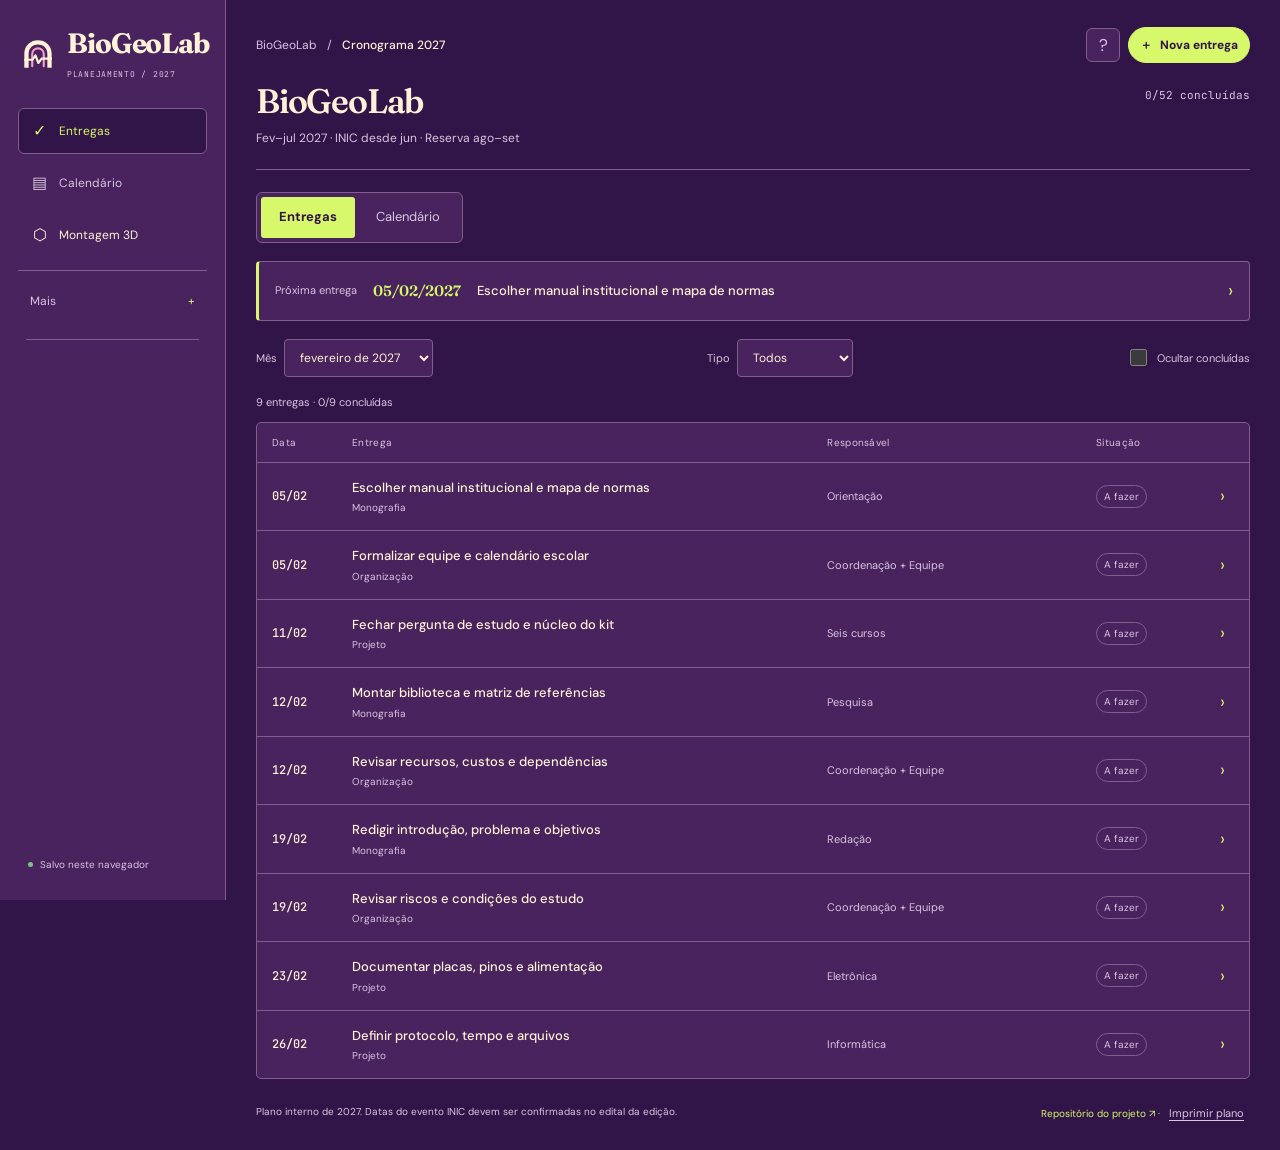
